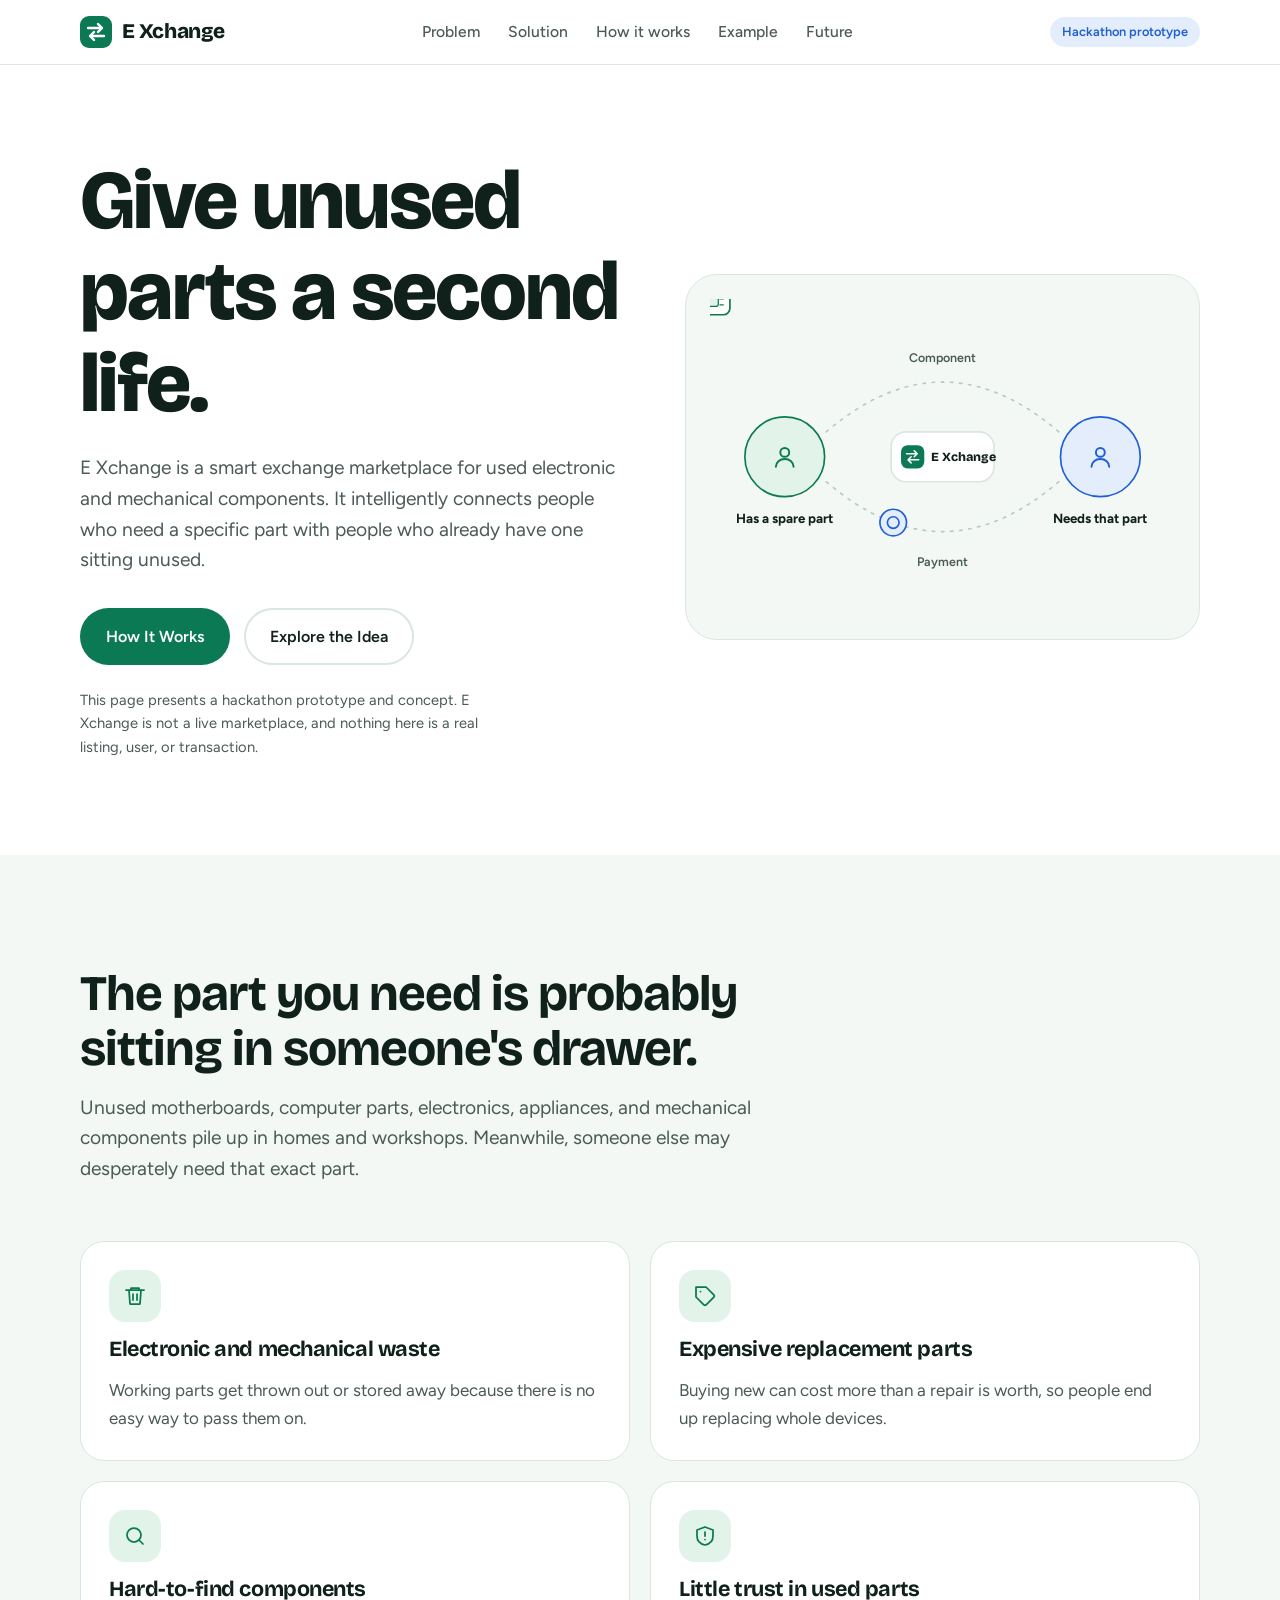
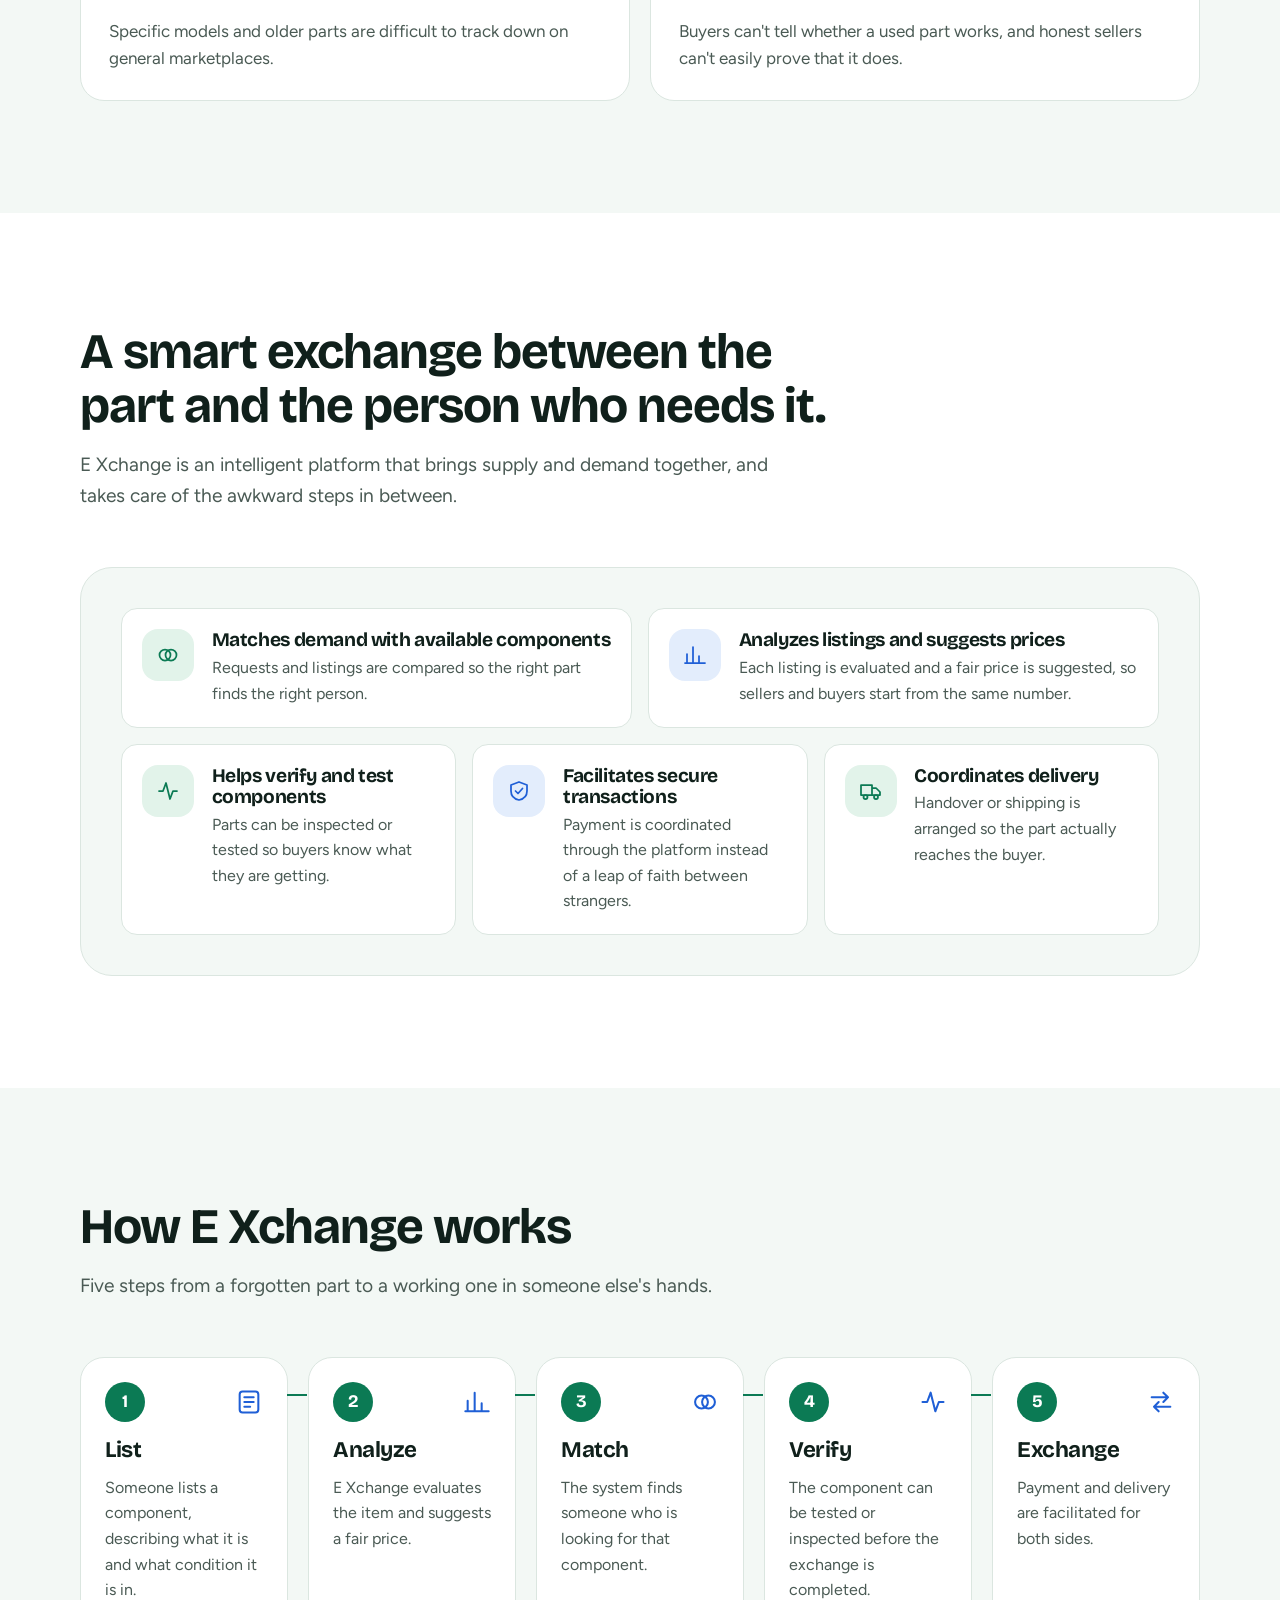
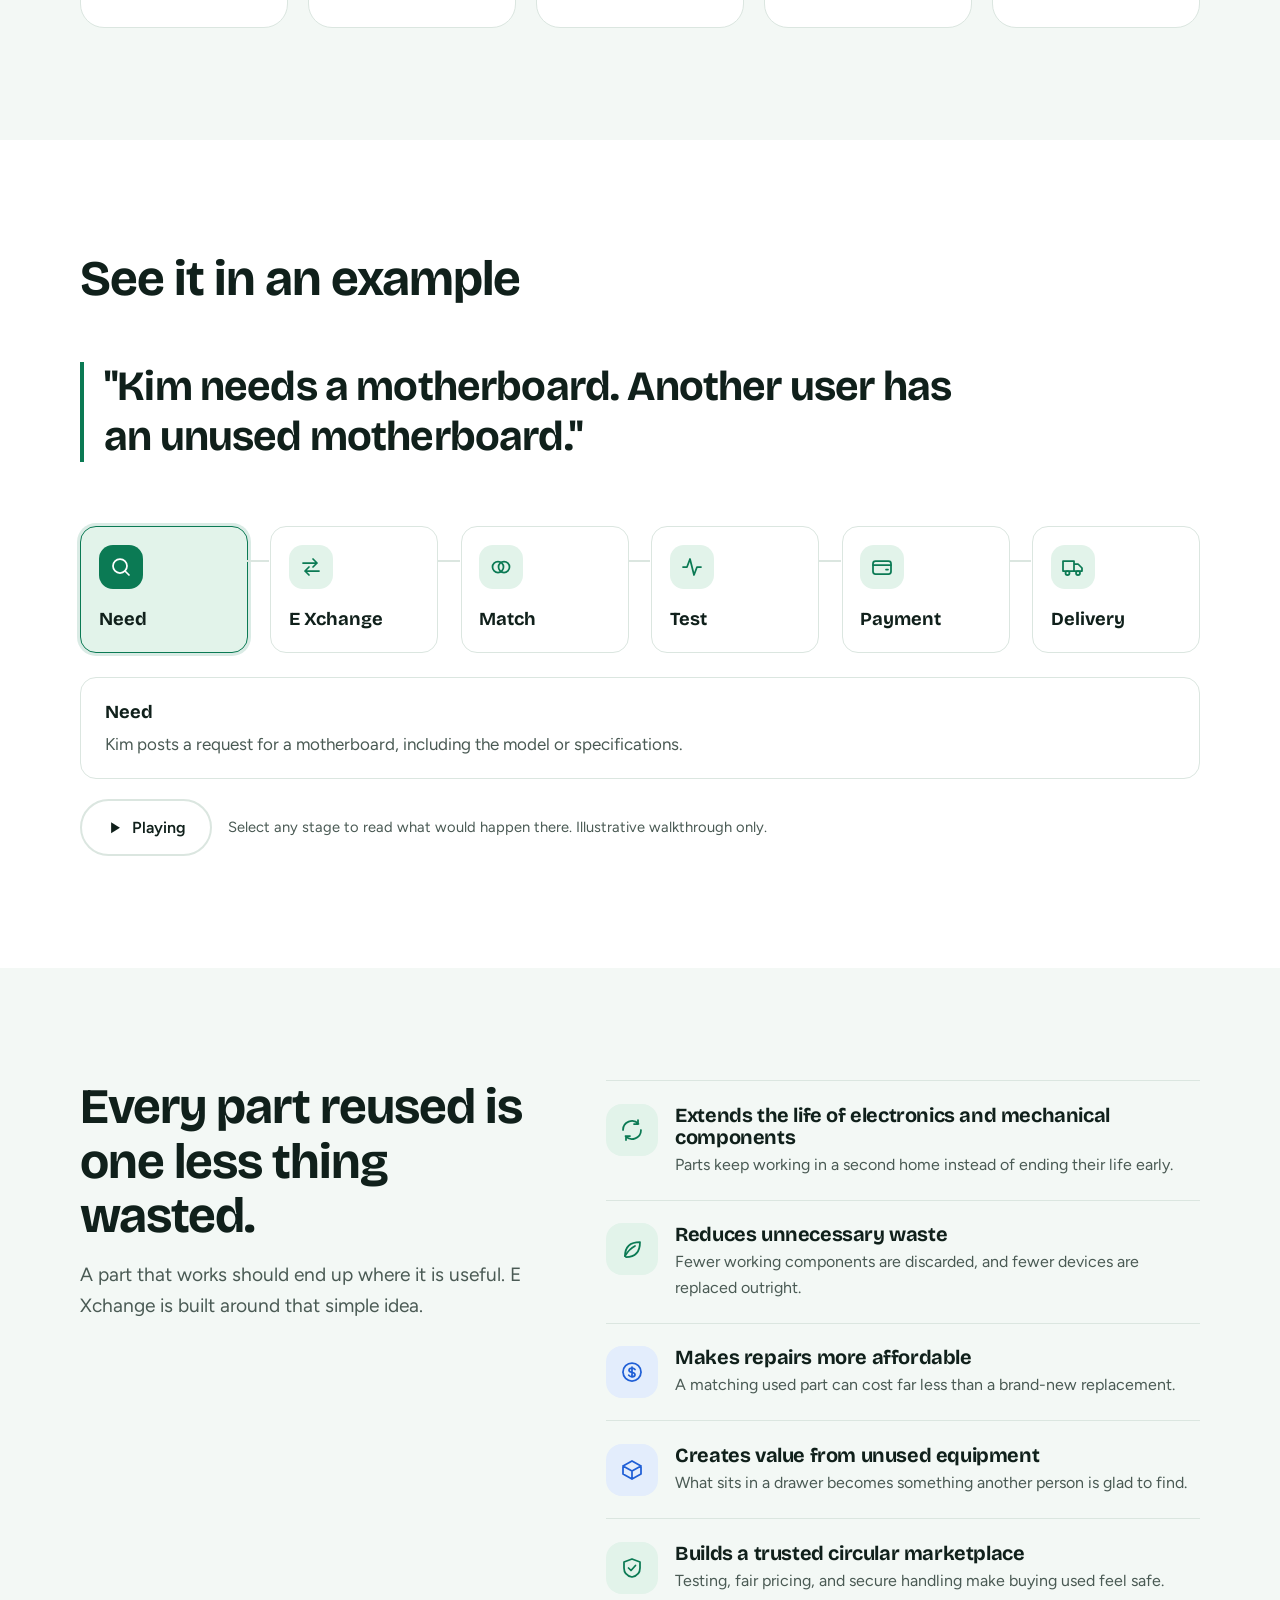
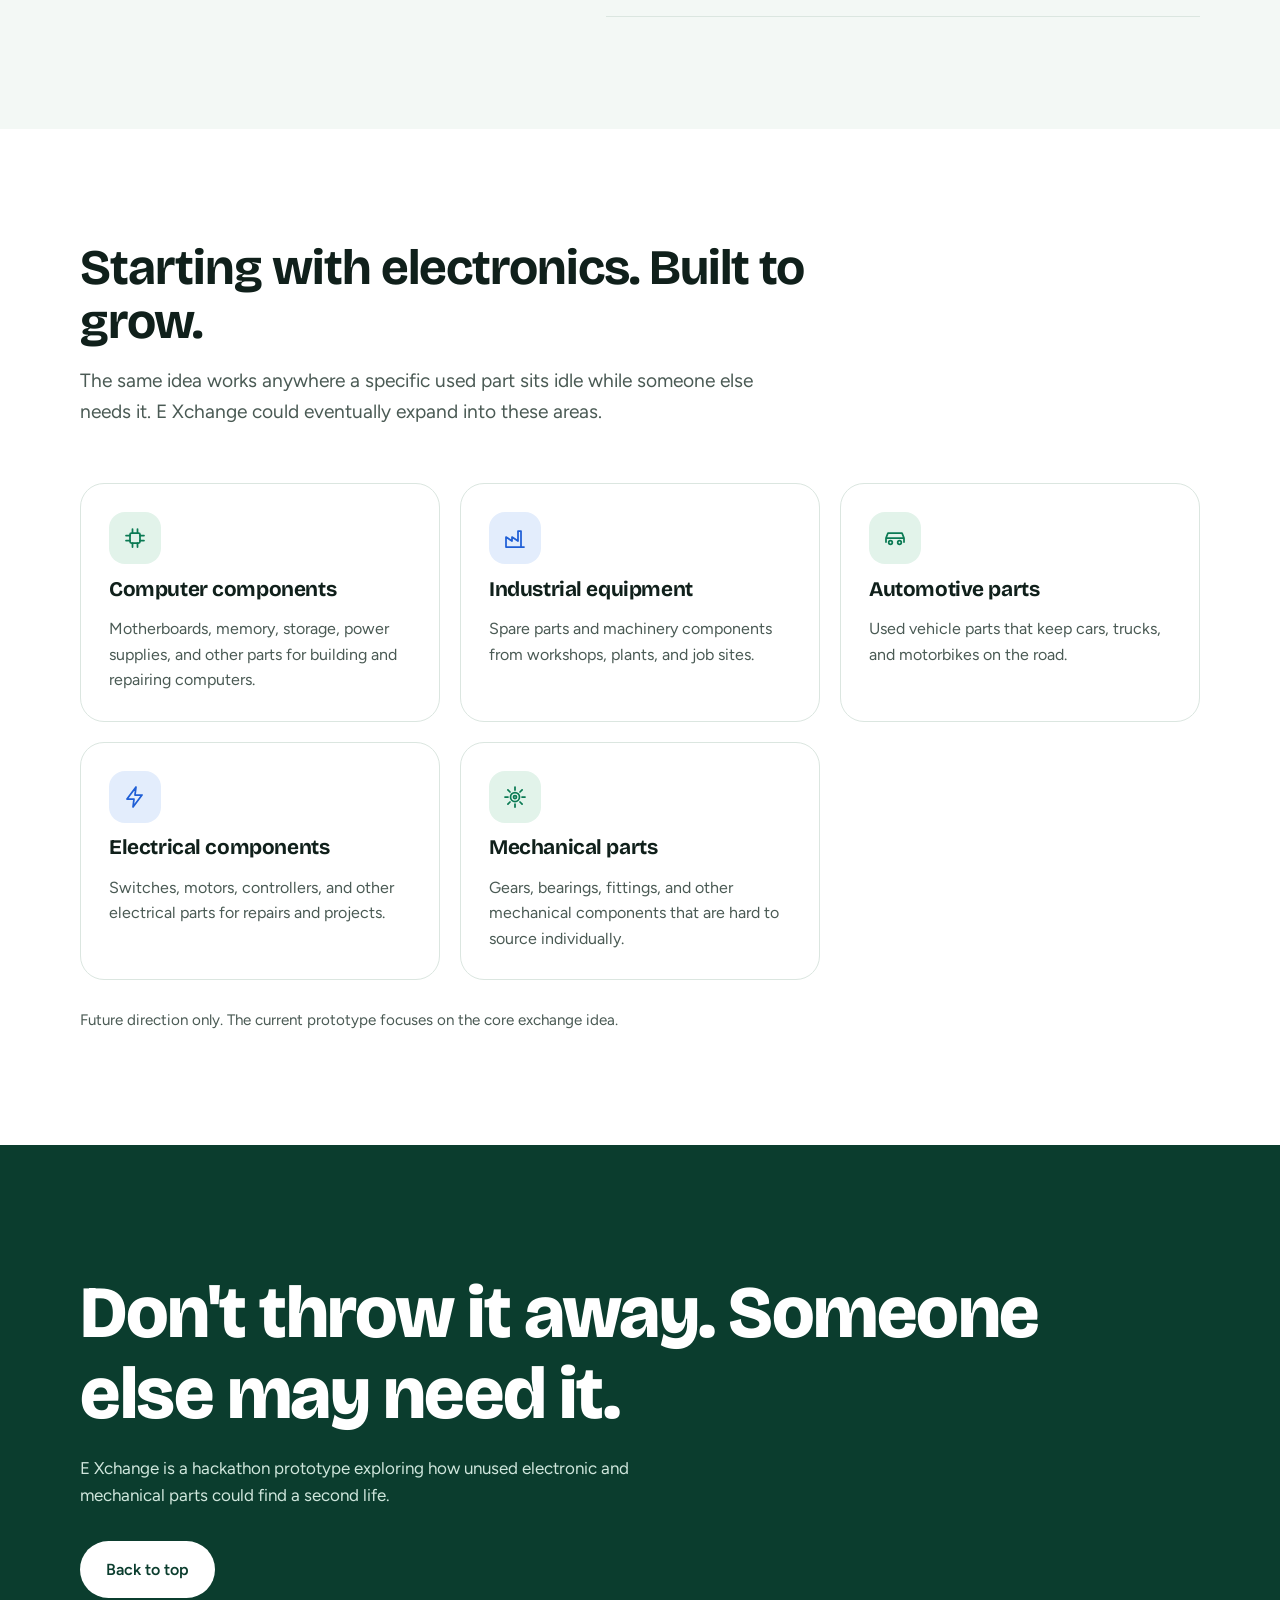
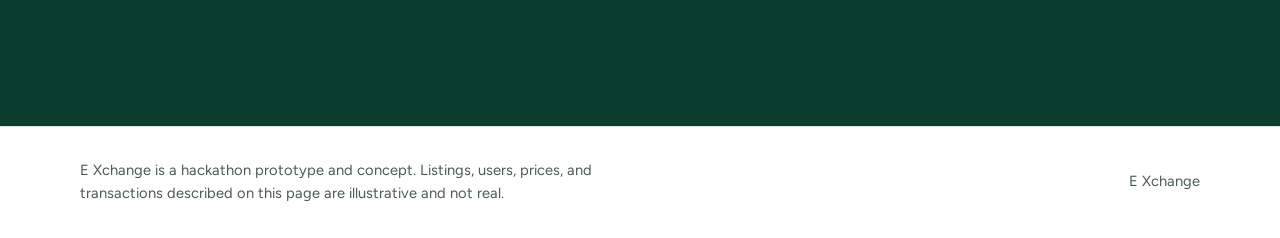
==== web/index.html @ 96dc4a04 "Initial E Xchange project" ====
<!DOCTYPE html>
<html lang="en">
<head>
<meta charset="utf-8">
<meta name="viewport" content="width=device-width, initial-scale=1">
<title>E Xchange | Give unused parts a second life</title>
<meta name="description" content="E Xchange is a hackathon prototype: a smart exchange marketplace that connects people who need used electronic and mechanical components with people who have them.">
<meta name="theme-color" content="#ffffff">
<link rel="icon" href="data:image/svg+xml,%3Csvg xmlns='http://www.w3.org/2000/svg' viewBox='0 0 32 32'%3E%3Crect width='32' height='32' rx='9' fill='%230B7A54'/%3E%3Cpath d='M8 12h14m-4-4 4 4-4 4M24 20H10m4-4-4 4 4 4' fill='none' stroke='white' stroke-width='2.4' stroke-linecap='round' stroke-linejoin='round'/%3E%3C/svg%3E">
<link rel="preconnect" href="https://fonts.googleapis.com">
<link rel="preconnect" href="https://fonts.gstatic.com" crossorigin>
<link href="https://fonts.googleapis.com/css2?family=Bricolage+Grotesque:opsz,wght@12..96,600;12..96,700;12..96,800&family=Figtree:wght@400;500;600;700&display=swap" rel="stylesheet">
<style>
  :root {
    --bg: #ffffff;
    --mist: #f3f8f5;
    --ink: #10201b;
    --muted: #4a5a54;
    --line: #dbe6e0;
    --green: #0b7a54;
    --green-strong: #096646;
    --green-soft: #e2f3ea;
    --blue: #1f5fd6;
    --blue-soft: #e3edfc;
    --deep: #0b3d2e;
    --radius: 24px;
    --radius-sm: 16px;
    --display: "Bricolage Grotesque", "Segoe UI", system-ui, sans-serif;
    --body: "Figtree", "Segoe UI", system-ui, -apple-system, sans-serif;
  }

  *, *::before, *::after { box-sizing: border-box; }
  html { scroll-behavior: smooth; -webkit-text-size-adjust: 100%; }
  body {
    margin: 0;
    background: var(--bg);
    color: var(--ink);
    font-family: var(--body);
    font-size: 1.0625rem;
    line-height: 1.6;
    -webkit-font-smoothing: antialiased;
  }
  h1, h2, h3 { font-family: var(--display); line-height: 1.1; letter-spacing: -0.02em; margin: 0; }
  p { margin: 0; }
  a { color: inherit; }
  ul, ol { margin: 0; padding: 0; list-style: none; }
  button { font: inherit; color: inherit; }
  :focus-visible { outline: 3px solid var(--blue); outline-offset: 3px; border-radius: 6px; }

  .wrap { width: min(1120px, 100% - 2.5rem); margin-inline: auto; }
  .section { padding-block: clamp(4rem, 9vw, 7rem); scroll-margin-top: 64px; }
  .section--mist { background: var(--mist); }
  .lead { color: var(--muted); font-size: clamp(1.05rem, 2vw, 1.2rem); max-width: 60ch; }
  .section-head { display: grid; gap: 1rem; margin-bottom: clamp(2rem, 5vw, 3.5rem); max-width: 760px; }
  .section-head h2 { font-size: clamp(1.9rem, 4.6vw, 3.1rem); }

  .i { width: 1.5rem; height: 1.5rem; fill: none; stroke: currentColor; stroke-width: 1.75; stroke-linecap: round; stroke-linejoin: round; flex: none; }
  .sr { position: absolute; width: 1px; height: 1px; overflow: hidden; clip: rect(0 0 0 0); white-space: nowrap; }

  /* Buttons */
  .btn {
    display: inline-flex; align-items: center; justify-content: center; gap: .5rem;
    padding: .85rem 1.5rem; border-radius: 999px; border: 2px solid transparent;
    font-weight: 600; font-size: 1rem; text-decoration: none; cursor: pointer;
    transition: background-color .2s, color .2s, border-color .2s, transform .2s;
  }
  .btn:active { transform: translateY(1px); }
  .btn-primary { background: var(--green); color: #fff; }
  .btn-primary:hover { background: var(--green-strong); }
  .btn-ghost { background: #fff; color: var(--ink); border-color: var(--line); }
  .btn-ghost:hover { border-color: var(--ink); }
  .btn-light { background: #fff; color: var(--deep); }
  .btn-light:hover { background: var(--green-soft); }

  /* Header */
  .site-header { position: sticky; top: 0; z-index: 50; background: rgba(255,255,255,.92); backdrop-filter: blur(10px); -webkit-backdrop-filter: blur(10px); border-bottom: 1px solid var(--line); }
  .bar { display: flex; align-items: center; justify-content: space-between; gap: 1rem; min-height: 64px; }
  .brand { display: inline-flex; align-items: center; gap: .6rem; text-decoration: none; font-family: var(--display); font-weight: 800; font-size: 1.3rem; letter-spacing: -0.02em; }
  .brand-mark { width: 32px; height: 32px; }
  .nav-links { display: none; gap: 1.75rem; }
  .nav-links a { text-decoration: none; color: var(--muted); font-weight: 500; font-size: .98rem; }
  .nav-links a:hover { color: var(--ink); }
  .bar-end { display: flex; align-items: center; gap: .75rem; }
  .badge { font-size: .8rem; font-weight: 600; color: var(--blue); background: var(--blue-soft); padding: .3rem .75rem; border-radius: 999px; white-space: nowrap; }
  .menu-btn { display: inline-grid; place-items: center; width: 44px; height: 44px; border-radius: 12px; border: 1px solid var(--line); background: #fff; cursor: pointer; }
  .menu-btn .i-close { display: none; }
  .menu-btn[aria-expanded="true"] .i-open { display: none; }
  .menu-btn[aria-expanded="true"] .i-close { display: block; }
  .mobile-nav { display: none; border-top: 1px solid var(--line); background: #fff; }
  .mobile-nav.open { display: block; }
  .mobile-nav a { display: block; padding: .9rem 0; text-decoration: none; font-weight: 500; border-bottom: 1px solid var(--line); }
  .mobile-nav a:last-child { border-bottom: 0; }
  @media (min-width: 900px) {
    .nav-links { display: flex; }
    .menu-btn, .mobile-nav { display: none !important; }
  }
  @media (max-width: 420px) { .badge { display: none; } }

  /* Hero */
  .hero { padding-block: clamp(2.5rem, 7vw, 6rem) clamp(3rem, 8vw, 6rem); }
  .hero-grid { display: grid; gap: 3rem; align-items: center; }
  .hero h1 { font-size: clamp(2.7rem, 8vw, 5.2rem); font-weight: 800; }
  .hero .lead { margin-top: 1.5rem; }
  .hero-actions { display: flex; flex-wrap: wrap; gap: .85rem; margin-top: 2rem; }
  .hero-note { margin-top: 1.5rem; font-size: .92rem; color: var(--muted); max-width: 46ch; }
  .hero-visual { background: var(--mist); border: 1px solid var(--line); border-radius: 32px; padding: clamp(.75rem, 3vw, 1.5rem); }
  .hero-visual svg { display: block; width: 100%; height: auto; }
  @media (min-width: 960px) { .hero-grid { grid-template-columns: 1.05fr 1fr; gap: 4rem; } }

  /* Cards shared */
  .card { background: #fff; border: 1px solid var(--line); border-radius: var(--radius); padding: 1.75rem; }
  .icon-tile { display: grid; place-items: center; width: 52px; height: 52px; border-radius: 16px; background: var(--green-soft); color: var(--green); }
  .icon-tile.blue { background: var(--blue-soft); color: var(--blue); }

  /* Problem */
  .problem-grid { display: grid; gap: 1.25rem; }
  .problem-grid .card { display: grid; gap: 1rem; align-content: start; }
  .problem-grid h3 { font-size: 1.35rem; }
  .problem-grid p { color: var(--muted); }
  @media (min-width: 720px) { .problem-grid { grid-template-columns: repeat(2, 1fr); } }

  /* Solution */
  .solution-panel { background: var(--mist); border: 1px solid var(--line); border-radius: 32px; padding: clamp(1.25rem, 4vw, 2.5rem); display: grid; gap: 1rem; }
  .solution-item { display: grid; grid-template-columns: auto 1fr; gap: 1.1rem; align-items: start; background: #fff; border-radius: var(--radius-sm); padding: 1.25rem; border: 1px solid var(--line); }
  .solution-item h3 { font-size: 1.2rem; margin-bottom: .3rem; }
  .solution-item p { color: var(--muted); font-size: 1rem; }
  @media (min-width: 860px) {
    .solution-panel { grid-template-columns: repeat(6, 1fr); }
    .solution-item { grid-column: span 2; }
    .solution-item:nth-child(1) { grid-column: span 3; }
    .solution-item:nth-child(2) { grid-column: span 3; }
  }
  .section--mist .solution-panel { background: #fff; }
  .section--mist .solution-item { background: var(--mist); border-color: transparent; }

  /* How it works */
  .steps { display: grid; gap: 1rem; counter-reset: step; }
  .step { position: relative; background: #fff; border: 1px solid var(--line); border-radius: var(--radius); padding: 1.5rem; display: grid; gap: .75rem; align-content: start; }
  .step-top { display: flex; align-items: center; justify-content: space-between; }
  .step-num { display: grid; place-items: center; width: 40px; height: 40px; border-radius: 50%; background: var(--green); color: #fff; font-family: var(--display); font-weight: 700; font-size: 1.1rem; }
  .step .i { color: var(--blue); width: 1.75rem; height: 1.75rem; }
  .step h3 { font-size: 1.4rem; margin-top: .25rem; }
  .step p { color: var(--muted); font-size: 1rem; }
  @media (min-width: 680px) { .steps { grid-template-columns: repeat(2, 1fr); } }
  @media (min-width: 1040px) {
    .steps { grid-template-columns: repeat(5, 1fr); gap: 1.25rem; }
    .step:not(:last-child)::after {
      content: ""; position: absolute; top: 2.25rem; right: -1.25rem; width: 1.25rem; height: 2px; background: var(--green);
    }
  }
  .js .reveal { opacity: 0; transform: translateY(14px); transition: opacity .6s ease, transform .6s ease; }
  .js .reveal.in { opacity: 1; transform: none; }

  /* Example */
  .quote { font-family: var(--display); font-weight: 700; letter-spacing: -0.02em; line-height: 1.2; font-size: clamp(1.6rem, 4.2vw, 2.6rem); max-width: 22em; margin: 0 0 clamp(2.5rem, 6vw, 4rem); padding-left: 1.25rem; border-left: 4px solid var(--green); }
  .flow { display: grid; gap: .6rem; }
  .flow-node { display: flex; align-items: center; gap: 1rem; width: 100%; text-align: left; background: #fff; border: 1px solid var(--line); border-radius: var(--radius-sm); padding: .9rem 1rem; cursor: pointer; transition: border-color .25s, background-color .25s, box-shadow .25s; }
  .flow-node .icon-tile { width: 44px; height: 44px; border-radius: 14px; transition: background-color .25s, color .25s; }
  .flow-node span.label { font-family: var(--display); font-weight: 700; font-size: 1.15rem; }
  .flow-node:hover { border-color: var(--green); }
  .flow-node[aria-current="step"] { border-color: var(--green); background: var(--green-soft); box-shadow: 0 0 0 3px rgba(11,122,84,.15); }
  .flow-node[aria-current="step"] .icon-tile { background: var(--green); color: #fff; }
  .flow-node.done .icon-tile { background: var(--green-soft); color: var(--green); }
  .flow-caption { margin-top: 1.5rem; padding: 1.25rem 1.5rem; background: #fff; border: 1px solid var(--line); border-radius: var(--radius-sm); min-height: 5.5rem; display: grid; gap: .25rem; align-content: center; }
  .flow-caption strong { font-family: var(--display); font-size: 1.15rem; }
  .flow-caption span { color: var(--muted); }
  .flow-foot { display: flex; flex-wrap: wrap; align-items: center; gap: 1rem; margin-top: 1.25rem; }
  .flow-foot p { color: var(--muted); font-size: .92rem; }
  @media (min-width: 1000px) {
    .flow { grid-template-columns: repeat(6, 1fr); gap: 1.4rem; }
    .flow-node { flex-direction: column; align-items: flex-start; padding: 1.1rem; position: relative; }
    .flow-node:not(:last-child)::after {
      content: ""; position: absolute; top: 2.05rem; right: -1.4rem; width: 1.4rem; height: 2px; background: var(--line);
    }
    .flow-node.done:not(:last-child)::after { background: var(--green); }
  }

  /* Why it matters */
  .why-grid { display: grid; gap: 2.5rem; }
  .why-grid h2 { font-size: clamp(1.9rem, 4.6vw, 3.1rem); }
  .why-list { display: grid; gap: 0; border-top: 1px solid var(--line); }
  .why-item { display: grid; grid-template-columns: auto 1fr; gap: 1.1rem; padding: 1.4rem 0; border-bottom: 1px solid var(--line); align-items: start; }
  .why-item h3 { font-size: 1.25rem; margin-bottom: .25rem; }
  .why-item p { color: var(--muted); font-size: 1rem; }
  @media (min-width: 900px) { .why-grid { grid-template-columns: .9fr 1.2fr; gap: 5rem; align-items: start; } .why-intro { position: sticky; top: 100px; display: grid; gap: 1rem; } }
  .why-intro { display: grid; gap: 1rem; }

  /* Future */
  .future-grid { display: grid; gap: 1.25rem; }
  .future-grid .card { display: grid; gap: .9rem; align-content: start; }
  .future-grid h3 { font-size: 1.3rem; }
  .future-grid p { color: var(--muted); font-size: 1rem; }
  @media (min-width: 640px) { .future-grid { grid-template-columns: repeat(2, 1fr); } }
  @media (min-width: 980px) { .future-grid { grid-template-columns: repeat(3, 1fr); } }
  .future-note { margin-top: 1.75rem; color: var(--muted); font-size: .95rem; }

  /* Closing */
  .closing { background: var(--deep); color: #fff; padding-block: clamp(4.5rem, 11vw, 8rem); }
  .closing h2 { font-size: clamp(2.3rem, 7vw, 4.6rem); font-weight: 800; max-width: 14em; }
  .closing p { color: #cfe6dc; margin-top: 1.25rem; max-width: 52ch; }
  .closing .btn { margin-top: 2rem; }

  /* Footer */
  .site-footer { padding-block: 2rem; border-top: 1px solid var(--line); background: #fff; }
  .foot { display: flex; flex-wrap: wrap; justify-content: space-between; gap: 1rem; align-items: center; color: var(--muted); font-size: .92rem; }
  .foot p { max-width: 62ch; }

  @media (prefers-reduced-motion: reduce) {
    html { scroll-behavior: auto; }
    *, *::before, *::after { transition-duration: .01ms !important; animation-duration: .01ms !important; }
    .js .reveal { opacity: 1; transform: none; }
  }
</style>
</head>
<body>

<!-- Icon sprite -->
<svg width="0" height="0" style="position:absolute" aria-hidden="true" focusable="false">
  <defs>
    <symbol id="i-trash" viewBox="0 0 24 24"><path d="M3 6h18M8 6V4h8v2M6 6l1 14h10l1-14M10 10v6M14 10v6"/></symbol>
    <symbol id="i-tag" viewBox="0 0 24 24"><path d="M20.6 13.4l-7.2 7.2a2 2 0 0 1-2.8 0L3 13V3h10l7.6 7.6a2 2 0 0 1 0 2.8z"/><path d="M7.5 7.5h.01"/></symbol>
    <symbol id="i-search" viewBox="0 0 24 24"><circle cx="11" cy="11" r="7"/><path d="M20 20l-4-4"/></symbol>
    <symbol id="i-shield-alert" viewBox="0 0 24 24"><path d="M12 3l8 3v6c0 4.5-3.2 8-8 9-4.8-1-8-4.5-8-9V6z"/><path d="M12 8v4M12 15.5h.01"/></symbol>
    <symbol id="i-shield-check" viewBox="0 0 24 24"><path d="M12 3l8 3v6c0 4.5-3.2 8-8 9-4.8-1-8-4.5-8-9V6z"/><path d="M8.5 12l2.5 2.5 4.5-5"/></symbol>
    <symbol id="i-match" viewBox="0 0 24 24"><circle cx="9" cy="12" r="5.5"/><circle cx="15" cy="12" r="5.5"/></symbol>
    <symbol id="i-list" viewBox="0 0 24 24"><rect x="4" y="3" width="16" height="18" rx="2.5"/><path d="M8 8h8M8 12h8M8 16h5"/></symbol>
    <symbol id="i-chart" viewBox="0 0 24 24"><path d="M4 20V11M10 20V4M16 20v-7M22 20H2"/></symbol>
    <symbol id="i-pulse" viewBox="0 0 24 24"><path d="M3 12h4l3-8 4 16 3-8h4"/></symbol>
    <symbol id="i-truck" viewBox="0 0 24 24"><path d="M2 6h11v10H2zM13 9h4l4 4v3h-8"/><circle cx="6.5" cy="18" r="2"/><circle cx="17" cy="18" r="2"/></symbol>
    <symbol id="i-wallet" viewBox="0 0 24 24"><rect x="3" y="6" width="18" height="13" rx="2.5"/><path d="M3 10h18M16 14.5h2"/></symbol>
    <symbol id="i-exchange" viewBox="0 0 24 24"><path d="M4 8h14M14 4l4 4-4 4M20 16H6M10 12l-4 4 4 4"/></symbol>
    <symbol id="i-cpu" viewBox="0 0 24 24"><rect x="7" y="7" width="10" height="10" rx="1.5"/><path d="M9.5 3v4M14.5 3v4M9.5 17v4M14.5 17v4M3 9.5h4M3 14.5h4M17 9.5h4M17 14.5h4"/></symbol>
    <symbol id="i-gear" viewBox="0 0 24 24"><circle cx="12" cy="12" r="4.5"/><circle cx="12" cy="12" r="1.5"/><path d="M12 2v3M12 19v3M2 12h3M19 12h3M4.9 4.9l2.1 2.1M17 17l2.1 2.1M4.9 19.1L7 17M17 7l2.1-2.1"/></symbol>
    <symbol id="i-car" viewBox="0 0 24 24"><path d="M3 16v-4l2-5h14l2 5v4M3 12h18"/><circle cx="7.5" cy="16.5" r="1.8"/><circle cx="16.5" cy="16.5" r="1.8"/></symbol>
    <symbol id="i-bolt" viewBox="0 0 24 24"><path d="M13 2L4 14h7l-1 8 9-12h-7z"/></symbol>
    <symbol id="i-factory" viewBox="0 0 24 24"><path d="M3 21V11l6 4v-4l6 4V5h3v16zM3 21h18"/></symbol>
    <symbol id="i-leaf" viewBox="0 0 24 24"><path d="M5 19C5 10 10 5 20 5c0 10-5 15-14 15"/><path d="M5 19c3-5 6-8 10-10"/></symbol>
    <symbol id="i-coin" viewBox="0 0 24 24"><circle cx="12" cy="12" r="9"/><path d="M12 7v10M15 9.5c-.7-1-1.8-1.5-3-1.5s-3 .8-3 2.2c0 3 6 1.5 6 4.3 0 1.4-1.4 2.3-3 2.3-1.3 0-2.4-.5-3.2-1.5"/></symbol>
    <symbol id="i-box" viewBox="0 0 24 24"><path d="M21 8l-9-5-9 5v8l9 5 9-5zM3 8l9 5 9-5M12 13v8"/></symbol>
    <symbol id="i-refresh" viewBox="0 0 24 24"><path d="M21 12a9 9 0 0 1-15.5 6.2M3 12a9 9 0 0 1 15.5-6.2M18 2v4h-4M6 22v-4h4"/></symbol>
    <symbol id="i-person" viewBox="0 0 24 24"><circle cx="12" cy="8" r="4"/><path d="M4 21c0-4 3.5-7 8-7s8 3 8 7"/></symbol>
    <symbol id="i-arrow" viewBox="0 0 24 24"><path d="M5 12h14M13 6l6 6-6 6"/></symbol>
    <symbol id="i-play" viewBox="0 0 24 24"><path d="M7 4.5v15l12-7.5z"/></symbol>
    <symbol id="i-menu" viewBox="0 0 24 24"><path d="M4 7h16M4 12h16M4 17h16"/></symbol>
    <symbol id="i-close" viewBox="0 0 24 24"><path d="M6 6l12 12M18 6L6 18"/></symbol>
  </defs>
</svg>

<header class="site-header">
  <div class="wrap bar">
    <a class="brand" href="#top" aria-label="E Xchange home">
      <svg class="brand-mark" viewBox="0 0 32 32" aria-hidden="true">
        <rect width="32" height="32" rx="9" fill="#0B7A54"/>
        <path d="M8 12h14m-4-4 4 4-4 4M24 20H10m4-4-4 4 4 4" fill="none" stroke="#fff" stroke-width="2.4" stroke-linecap="round" stroke-linejoin="round"/>
      </svg>
      E Xchange
    </a>
    <nav class="nav-links" aria-label="Primary">
      <a href="#problem">Problem</a>
      <a href="#solution">Solution</a>
      <a href="#how">How it works</a>
      <a href="#example">Example</a>
      <a href="#future">Future</a>
    </nav>
    <div class="bar-end">
      <span class="badge">Hackathon prototype</span>
      <button class="menu-btn" id="menu-btn" aria-expanded="false" aria-controls="mobile-nav" aria-label="Toggle menu">
        <svg class="i i-open"><use href="#i-menu"/></svg>
        <svg class="i i-close"><use href="#i-close"/></svg>
      </button>
    </div>
  </div>
  <nav class="mobile-nav" id="mobile-nav" aria-label="Mobile">
    <div class="wrap">
      <a href="#problem">Problem</a>
      <a href="#solution">Solution</a>
      <a href="#how">How it works</a>
      <a href="#example">Example</a>
      <a href="#future">Future</a>
    </div>
  </nav>
</header>

<main id="top">

  <!-- 1. Hero -->
  <section class="hero">
    <div class="wrap hero-grid">
      <div>
        <h1>Give unused parts a second life.</h1>
        <p class="lead">E Xchange is a smart exchange marketplace for used electronic and mechanical components. It intelligently connects people who need a specific part with people who already have one sitting unused.</p>
        <div class="hero-actions">
          <a class="btn btn-primary" href="#how">How It Works</a>
          <a class="btn btn-ghost" href="#problem">Explore the Idea</a>
        </div>
        <p class="hero-note">This page presents a hackathon prototype and concept. E Xchange is not a live marketplace, and nothing here is a real listing, user, or transaction.</p>
      </div>

      <div class="hero-visual">
        <svg id="hero-svg" viewBox="0 0 560 380" role="img" aria-label="Illustration: one user sends a component to another user through E Xchange while payment travels back the other way.">
          <!-- paths -->
          <path d="M140 160 Q280 40 420 160" fill="none" stroke="#b7cbc2" stroke-width="2" stroke-dasharray="3 8" stroke-linecap="round"/>
          <path d="M420 220 Q280 340 140 220" fill="none" stroke="#b7cbc2" stroke-width="2" stroke-dasharray="3 8" stroke-linecap="round"/>
          <text x="280" y="76" text-anchor="middle" font-family="Figtree, sans-serif" font-size="15" font-weight="600" fill="#4a5a54">Component</text>
          <text x="280" y="322" text-anchor="middle" font-family="Figtree, sans-serif" font-size="15" font-weight="600" fill="#4a5a54">Payment</text>

          <!-- left user -->
          <g transform="translate(90 190)">
            <circle r="48" fill="#e2f3ea" stroke="#0b7a54" stroke-width="2"/>
            <use href="#i-person" x="-16" y="-16" width="32" height="32" fill="none" stroke="#0b7a54" stroke-width="1.75" stroke-linecap="round" stroke-linejoin="round"/>
            <text y="80" text-anchor="middle" font-family="Figtree, sans-serif" font-size="16" font-weight="700" fill="#10201b">Has a spare part</text>
          </g>

          <!-- right user -->
          <g transform="translate(470 190)">
            <circle r="48" fill="#e3edfc" stroke="#1f5fd6" stroke-width="2"/>
            <use href="#i-person" x="-16" y="-16" width="32" height="32" fill="none" stroke="#1f5fd6" stroke-width="1.75" stroke-linecap="round" stroke-linejoin="round"/>
            <text y="80" text-anchor="middle" font-family="Figtree, sans-serif" font-size="16" font-weight="700" fill="#10201b">Needs that part</text>
          </g>

          <!-- hub -->
          <g transform="translate(280 190)">
            <rect x="-62" y="-30" width="124" height="60" rx="18" fill="#fff" stroke="#dbe6e0" stroke-width="2"/>
            <rect x="-50" y="-14" width="28" height="28" rx="8" fill="#0b7a54"/>
            <use href="#i-exchange" x="-47" y="-11" width="22" height="22" fill="none" stroke="#fff" stroke-width="2" stroke-linecap="round" stroke-linejoin="round"/>
            <text x="-14" y="5" font-family="'Bricolage Grotesque', sans-serif" font-size="15" font-weight="800" fill="#10201b">E Xchange</text>
          </g>

          <!-- moving component chip -->
          <g>
            <g transform="translate(-24 -19)">
              <rect width="48" height="38" rx="8" fill="#fff" stroke="#0b7a54" stroke-width="2"/>
              <rect x="14" y="10" width="20" height="18" rx="3" fill="#e2f3ea" stroke="#0b7a54" stroke-width="1.5"/>
              <path d="M8 12h4M8 19h4M8 26h4M36 12h4M36 19h4M36 26h4" stroke="#0b7a54" stroke-width="1.5" stroke-linecap="round"/>
            </g>
            <animateMotion dur="5s" begin="2.5s" repeatCount="indefinite" calcMode="linear" keyPoints="0;1;1" keyTimes="0;0.7;1" path="M140 160 Q280 40 420 160"/>
            <animate attributeName="opacity" dur="5s" begin="2.5s" repeatCount="indefinite" values="0;1;1;0;0" keyTimes="0;0.08;0.7;0.85;1"/>
          </g>

          <!-- moving payment coin -->
          <g>
            <circle r="16" fill="#e3edfc" stroke="#1f5fd6" stroke-width="2"/>
            <circle r="7" fill="none" stroke="#1f5fd6" stroke-width="2"/>
            <animateMotion dur="5s" begin="0s" repeatCount="indefinite" calcMode="linear" keyPoints="0;1;1" keyTimes="0;0.7;1" path="M420 220 Q280 340 140 220"/>
            <animate attributeName="opacity" dur="5s" begin="0s" repeatCount="indefinite" values="0;1;1;0;0" keyTimes="0;0.08;0.7;0.85;1"/>
          </g>
        </svg>
      </div>
    </div>
  </section>

  <!-- 2. Problem -->
  <section class="section section--mist" id="problem">
    <div class="wrap">
      <div class="section-head">
        <h2>The part you need is probably sitting in someone's drawer.</h2>
        <p class="lead">Unused motherboards, computer parts, electronics, appliances, and mechanical components pile up in homes and workshops. Meanwhile, someone else may desperately need that exact part.</p>
      </div>
      <div class="problem-grid">
        <article class="card">
          <div class="icon-tile"><svg class="i"><use href="#i-trash"/></svg></div>
          <h3>Electronic and mechanical waste</h3>
          <p>Working parts get thrown out or stored away because there is no easy way to pass them on.</p>
        </article>
        <article class="card">
          <div class="icon-tile"><svg class="i"><use href="#i-tag"/></svg></div>
          <h3>Expensive replacement parts</h3>
          <p>Buying new can cost more than a repair is worth, so people end up replacing whole devices.</p>
        </article>
        <article class="card">
          <div class="icon-tile"><svg class="i"><use href="#i-search"/></svg></div>
          <h3>Hard-to-find components</h3>
          <p>Specific models and older parts are difficult to track down on general marketplaces.</p>
        </article>
        <article class="card">
          <div class="icon-tile"><svg class="i"><use href="#i-shield-alert"/></svg></div>
          <h3>Little trust in used parts</h3>
          <p>Buyers can't tell whether a used part works, and honest sellers can't easily prove that it does.</p>
        </article>
      </div>
    </div>
  </section>

  <!-- 3. Solution -->
  <section class="section" id="solution">
    <div class="wrap">
      <div class="section-head">
        <h2>A smart exchange between the part and the person who needs it.</h2>
        <p class="lead">E Xchange is an intelligent platform that brings supply and demand together, and takes care of the awkward steps in between.</p>
      </div>
      <div class="solution-panel">
        <article class="solution-item">
          <div class="icon-tile"><svg class="i"><use href="#i-match"/></svg></div>
          <div>
            <h3>Matches demand with available components</h3>
            <p>Requests and listings are compared so the right part finds the right person.</p>
          </div>
        </article>
        <article class="solution-item">
          <div class="icon-tile blue"><svg class="i"><use href="#i-chart"/></svg></div>
          <div>
            <h3>Analyzes listings and suggests prices</h3>
            <p>Each listing is evaluated and a fair price is suggested, so sellers and buyers start from the same number.</p>
          </div>
        </article>
        <article class="solution-item">
          <div class="icon-tile"><svg class="i"><use href="#i-pulse"/></svg></div>
          <div>
            <h3>Helps verify and test components</h3>
            <p>Parts can be inspected or tested so buyers know what they are getting.</p>
          </div>
        </article>
        <article class="solution-item">
          <div class="icon-tile blue"><svg class="i"><use href="#i-shield-check"/></svg></div>
          <div>
            <h3>Facilitates secure transactions</h3>
            <p>Payment is coordinated through the platform instead of a leap of faith between strangers.</p>
          </div>
        </article>
        <article class="solution-item">
          <div class="icon-tile"><svg class="i"><use href="#i-truck"/></svg></div>
          <div>
            <h3>Coordinates delivery</h3>
            <p>Handover or shipping is arranged so the part actually reaches the buyer.</p>
          </div>
        </article>
      </div>
    </div>
  </section>

  <!-- 4. How it works -->
  <section class="section section--mist" id="how">
    <div class="wrap">
      <div class="section-head">
        <h2>How E Xchange works</h2>
        <p class="lead">Five steps from a forgotten part to a working one in someone else's hands.</p>
      </div>
      <ol class="steps" id="steps">
        <li class="step reveal">
          <div class="step-top"><span class="step-num">1</span><svg class="i"><use href="#i-list"/></svg></div>
          <h3>List</h3>
          <p>Someone lists a component, describing what it is and what condition it is in.</p>
        </li>
        <li class="step reveal">
          <div class="step-top"><span class="step-num">2</span><svg class="i"><use href="#i-chart"/></svg></div>
          <h3>Analyze</h3>
          <p>E Xchange evaluates the item and suggests a fair price.</p>
        </li>
        <li class="step reveal">
          <div class="step-top"><span class="step-num">3</span><svg class="i"><use href="#i-match"/></svg></div>
          <h3>Match</h3>
          <p>The system finds someone who is looking for that component.</p>
        </li>
        <li class="step reveal">
          <div class="step-top"><span class="step-num">4</span><svg class="i"><use href="#i-pulse"/></svg></div>
          <h3>Verify</h3>
          <p>The component can be tested or inspected before the exchange is completed.</p>
        </li>
        <li class="step reveal">
          <div class="step-top"><span class="step-num">5</span><svg class="i"><use href="#i-exchange"/></svg></div>
          <h3>Exchange</h3>
          <p>Payment and delivery are facilitated for both sides.</p>
        </li>
      </ol>
    </div>
  </section>

  <!-- 5. Example -->
  <section class="section" id="example">
    <div class="wrap">
      <div class="section-head">
        <h2>See it in an example</h2>
      </div>
      <blockquote class="quote">"Kim needs a motherboard. Another user has an unused motherboard."</blockquote>

      <div class="flow" id="flow" role="list" aria-label="Example journey of a motherboard exchange">
        <button class="flow-node" type="button" data-i="0" role="listitem">
          <span class="icon-tile"><svg class="i"><use href="#i-search"/></svg></span>
          <span class="label">Need</span>
        </button>
        <button class="flow-node" type="button" data-i="1" role="listitem">
          <span class="icon-tile"><svg class="i"><use href="#i-exchange"/></svg></span>
          <span class="label">E Xchange</span>
        </button>
        <button class="flow-node" type="button" data-i="2" role="listitem">
          <span class="icon-tile"><svg class="i"><use href="#i-match"/></svg></span>
          <span class="label">Match</span>
        </button>
        <button class="flow-node" type="button" data-i="3" role="listitem">
          <span class="icon-tile"><svg class="i"><use href="#i-pulse"/></svg></span>
          <span class="label">Test</span>
        </button>
        <button class="flow-node" type="button" data-i="4" role="listitem">
          <span class="icon-tile"><svg class="i"><use href="#i-wallet"/></svg></span>
          <span class="label">Payment</span>
        </button>
        <button class="flow-node" type="button" data-i="5" role="listitem">
          <span class="icon-tile"><svg class="i"><use href="#i-truck"/></svg></span>
          <span class="label">Delivery</span>
        </button>
      </div>

      <div class="flow-caption" id="flow-caption" aria-live="polite">
        <strong>Need</strong>
        <span>Kim posts a request for a motherboard, including the model or specifications.</span>
      </div>

      <div class="flow-foot">
        <button class="btn btn-ghost" type="button" id="flow-play">
          <svg class="i" style="width:1.1rem;height:1.1rem;fill:currentColor;stroke:none"><use href="#i-play"/></svg>
          <span id="flow-play-label">Play the example</span>
        </button>
        <p>Select any stage to read what would happen there. Illustrative walkthrough only.</p>
      </div>
    </div>
  </section>

  <!-- 6. Why it matters -->
  <section class="section section--mist" id="why">
    <div class="wrap why-grid">
      <div class="why-intro">
        <h2>Every part reused is one less thing wasted.</h2>
        <p class="lead">A part that works should end up where it is useful. E Xchange is built around that simple idea.</p>
      </div>
      <ul class="why-list">
        <li class="why-item">
          <div class="icon-tile"><svg class="i"><use href="#i-refresh"/></svg></div>
          <div>
            <h3>Extends the life of electronics and mechanical components</h3>
            <p>Parts keep working in a second home instead of ending their life early.</p>
          </div>
        </li>
        <li class="why-item">
          <div class="icon-tile"><svg class="i"><use href="#i-leaf"/></svg></div>
          <div>
            <h3>Reduces unnecessary waste</h3>
            <p>Fewer working components are discarded, and fewer devices are replaced outright.</p>
          </div>
        </li>
        <li class="why-item">
          <div class="icon-tile blue"><svg class="i"><use href="#i-coin"/></svg></div>
          <div>
            <h3>Makes repairs more affordable</h3>
            <p>A matching used part can cost far less than a brand-new replacement.</p>
          </div>
        </li>
        <li class="why-item">
          <div class="icon-tile blue"><svg class="i"><use href="#i-box"/></svg></div>
          <div>
            <h3>Creates value from unused equipment</h3>
            <p>What sits in a drawer becomes something another person is glad to find.</p>
          </div>
        </li>
        <li class="why-item">
          <div class="icon-tile"><svg class="i"><use href="#i-shield-check"/></svg></div>
          <div>
            <h3>Builds a trusted circular marketplace</h3>
            <p>Testing, fair pricing, and secure handling make buying used feel safe.</p>
          </div>
        </li>
      </ul>
    </div>
  </section>

  <!-- 7. Future -->
  <section class="section" id="future">
    <div class="wrap">
      <div class="section-head">
        <h2>Starting with electronics. Built to grow.</h2>
        <p class="lead">The same idea works anywhere a specific used part sits idle while someone else needs it. E Xchange could eventually expand into these areas.</p>
      </div>
      <div class="future-grid">
        <article class="card">
          <div class="icon-tile"><svg class="i"><use href="#i-cpu"/></svg></div>
          <h3>Computer components</h3>
          <p>Motherboards, memory, storage, power supplies, and other parts for building and repairing computers.</p>
        </article>
        <article class="card">
          <div class="icon-tile blue"><svg class="i"><use href="#i-factory"/></svg></div>
          <h3>Industrial equipment</h3>
          <p>Spare parts and machinery components from workshops, plants, and job sites.</p>
        </article>
        <article class="card">
          <div class="icon-tile"><svg class="i"><use href="#i-car"/></svg></div>
          <h3>Automotive parts</h3>
          <p>Used vehicle parts that keep cars, trucks, and motorbikes on the road.</p>
        </article>
        <article class="card">
          <div class="icon-tile blue"><svg class="i"><use href="#i-bolt"/></svg></div>
          <h3>Electrical components</h3>
          <p>Switches, motors, controllers, and other electrical parts for repairs and projects.</p>
        </article>
        <article class="card">
          <div class="icon-tile"><svg class="i"><use href="#i-gear"/></svg></div>
          <h3>Mechanical parts</h3>
          <p>Gears, bearings, fittings, and other mechanical components that are hard to source individually.</p>
        </article>
      </div>
      <p class="future-note">Future direction only. The current prototype focuses on the core exchange idea.</p>
    </div>
  </section>

  <!-- Closing -->
  <section class="closing">
    <div class="wrap">
      <h2>Don't throw it away. Someone else may need it.</h2>
      <p>E Xchange is a hackathon prototype exploring how unused electronic and mechanical parts could find a second life.</p>
      <a class="btn btn-light" href="#top">Back to top</a>
    </div>
  </section>

</main>

<footer class="site-footer">
  <div class="wrap foot">
    <p>E Xchange is a hackathon prototype and concept. Listings, users, prices, and transactions described on this page are illustrative and not real.</p>
    <p>E Xchange</p>
  </div>
</footer>

<script>
(function () {
  var root = document.documentElement;
  root.classList.add('js');
  var reduce = window.matchMedia('(prefers-reduced-motion: reduce)').matches;

  /* Mobile menu */
  var btn = document.getElementById('menu-btn');
  var mnav = document.getElementById('mobile-nav');
  function setMenu(open) {
    btn.setAttribute('aria-expanded', String(open));
    mnav.classList.toggle('open', open);
  }
  btn.addEventListener('click', function () { setMenu(btn.getAttribute('aria-expanded') !== 'true'); });
  mnav.addEventListener('click', function (e) { if (e.target.tagName === 'A') setMenu(false); });
  document.addEventListener('keydown', function (e) { if (e.key === 'Escape') setMenu(false); });

  /* Hero animation: freeze on a readable frame if reduced motion */
  var svg = document.getElementById('hero-svg');
  if (reduce && svg.pauseAnimations) {
    try { svg.setCurrentTime(3.6); svg.pauseAnimations(); } catch (e) {}
  }

  /* Staggered reveal for the steps */
  var stepEls = document.querySelectorAll('.step.reveal');
  if ('IntersectionObserver' in window && !reduce) {
    var stepObs = new IntersectionObserver(function (entries) {
      entries.forEach(function (en) {
        if (en.isIntersecting) {
          stepEls.forEach(function (el, i) {
            el.style.transitionDelay = (i * 110) + 'ms';
            el.classList.add('in');
          });
          stepObs.disconnect();
        }
      });
    }, { threshold: 0.15 });
    stepObs.observe(document.getElementById('steps'));
  } else {
    stepEls.forEach(function (el) { el.classList.add('in'); });
  }

  /* Example flow */
  var stages = [
    { t: 'Need', d: 'Kim posts a request for a motherboard, including the model or specifications.' },
    { t: 'E Xchange', d: 'The request is compared against the components other users have listed.' },
    { t: 'Match', d: 'Another user has an unused motherboard that fits, and both sides are connected.' },
    { t: 'Test', d: 'The board is tested or inspected so Kim knows it works before committing.' },
    { t: 'Payment', d: 'A fair, suggested price is agreed and payment is coordinated through the platform.' },
    { t: 'Delivery', d: 'The motherboard is shipped or handed over, and the exchange is completed.' }
  ];
  var nodes = Array.prototype.slice.call(document.querySelectorAll('.flow-node'));
  var caption = document.getElementById('flow-caption');
  var playBtn = document.getElementById('flow-play');
  var playLabel = document.getElementById('flow-play-label');
  var timer = null;
  var current = 0;

  function show(i) {
    current = i;
    nodes.forEach(function (n, idx) {
      if (idx === i) n.setAttribute('aria-current', 'step'); else n.removeAttribute('aria-current');
      n.classList.toggle('done', idx < i);
    });
    caption.innerHTML = '';
    var s = document.createElement('strong'); s.textContent = stages[i].t;
    var p = document.createElement('span'); p.textContent = stages[i].d;
    caption.appendChild(s); caption.appendChild(p);
  }
  function stop() {
    if (timer) { clearInterval(timer); timer = null; }
    playLabel.textContent = 'Play the example';
  }
  function play() {
    stop();
    show(0);
    playLabel.textContent = 'Playing';
    timer = setInterval(function () {
      if (current >= stages.length - 1) { stop(); playLabel.textContent = 'Replay'; return; }
      show(current + 1);
    }, 1700);
  }
  nodes.forEach(function (n) {
    n.addEventListener('click', function () { stop(); show(Number(n.dataset.i)); });
  });
  playBtn.addEventListener('click', play);
  show(0);

  var flowEl = document.getElementById('flow');
  if ('IntersectionObserver' in window && !reduce) {
    var flowObs = new IntersectionObserver(function (entries) {
      entries.forEach(function (en) {
        if (en.isIntersecting) { play(); flowObs.disconnect(); }
      });
    }, { threshold: 0.6 });
    flowObs.observe(flowEl);
  }
})();
</script>
</body>
</html>
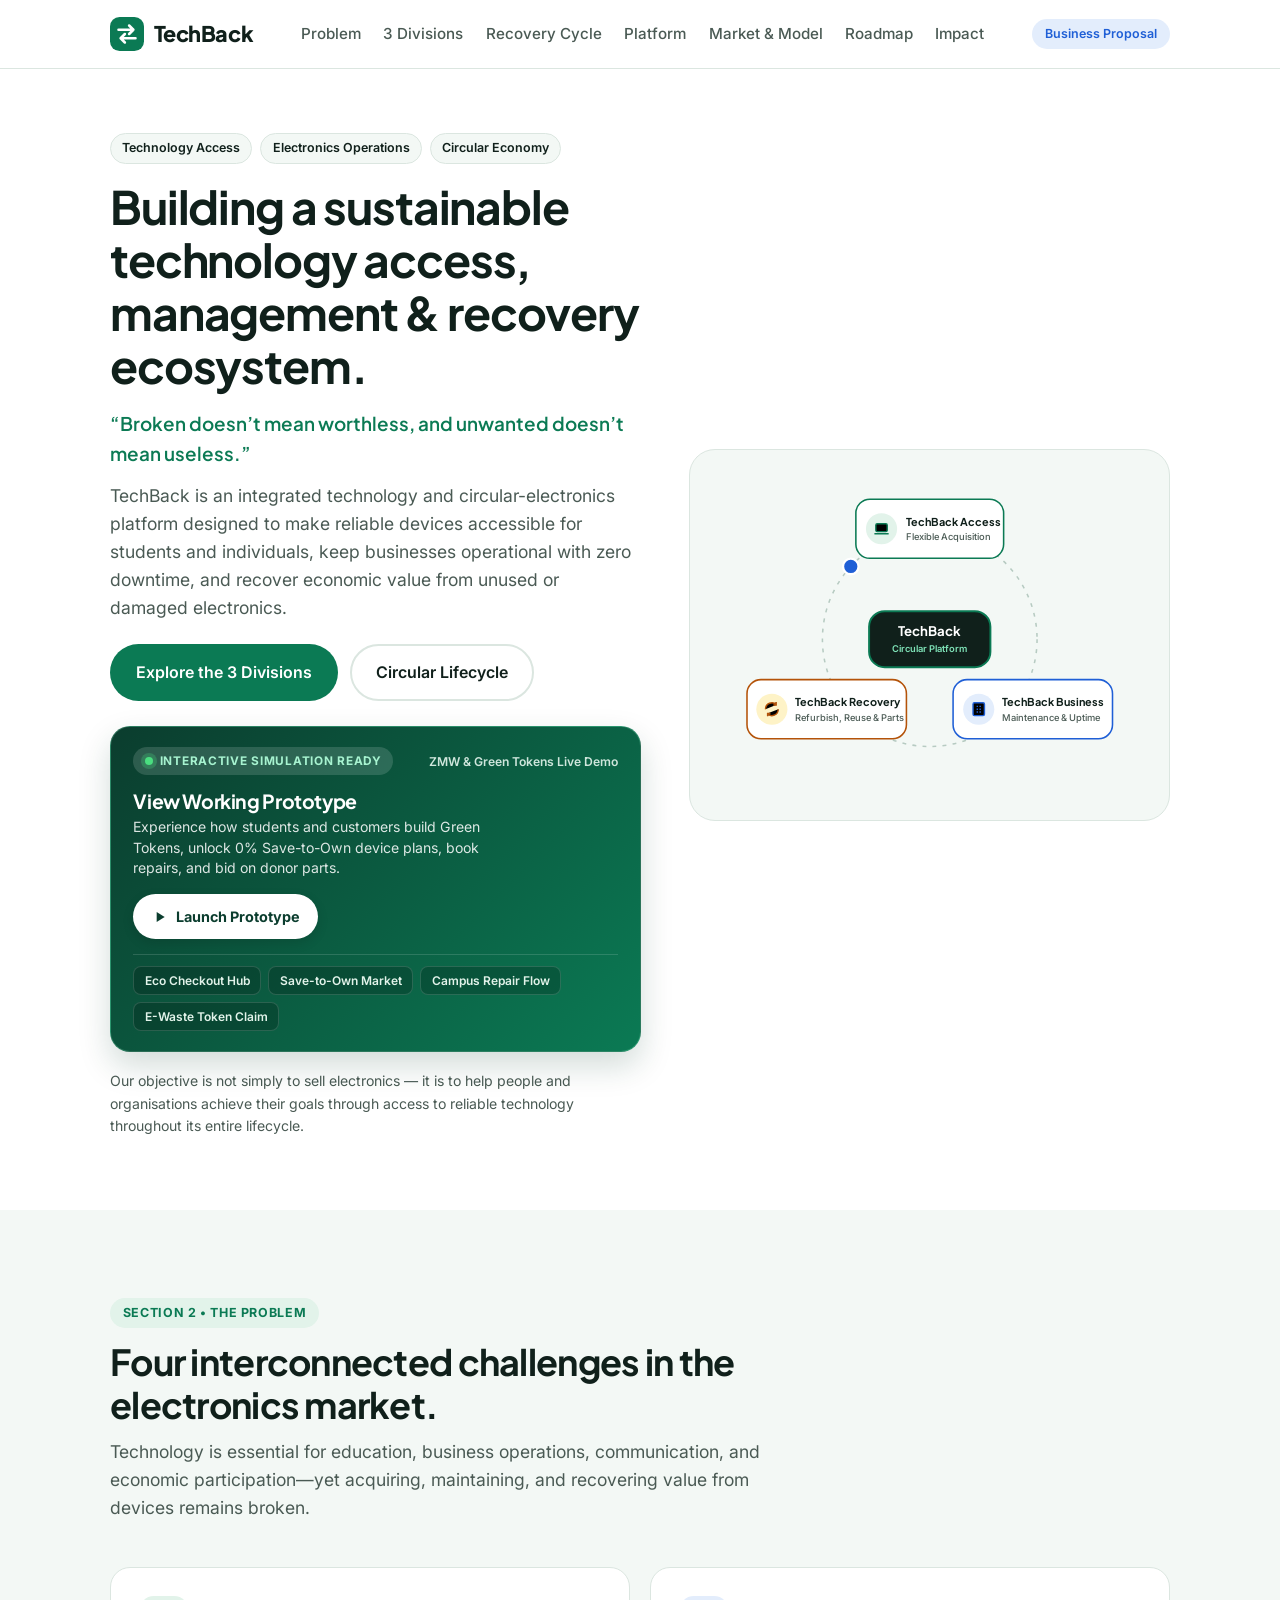
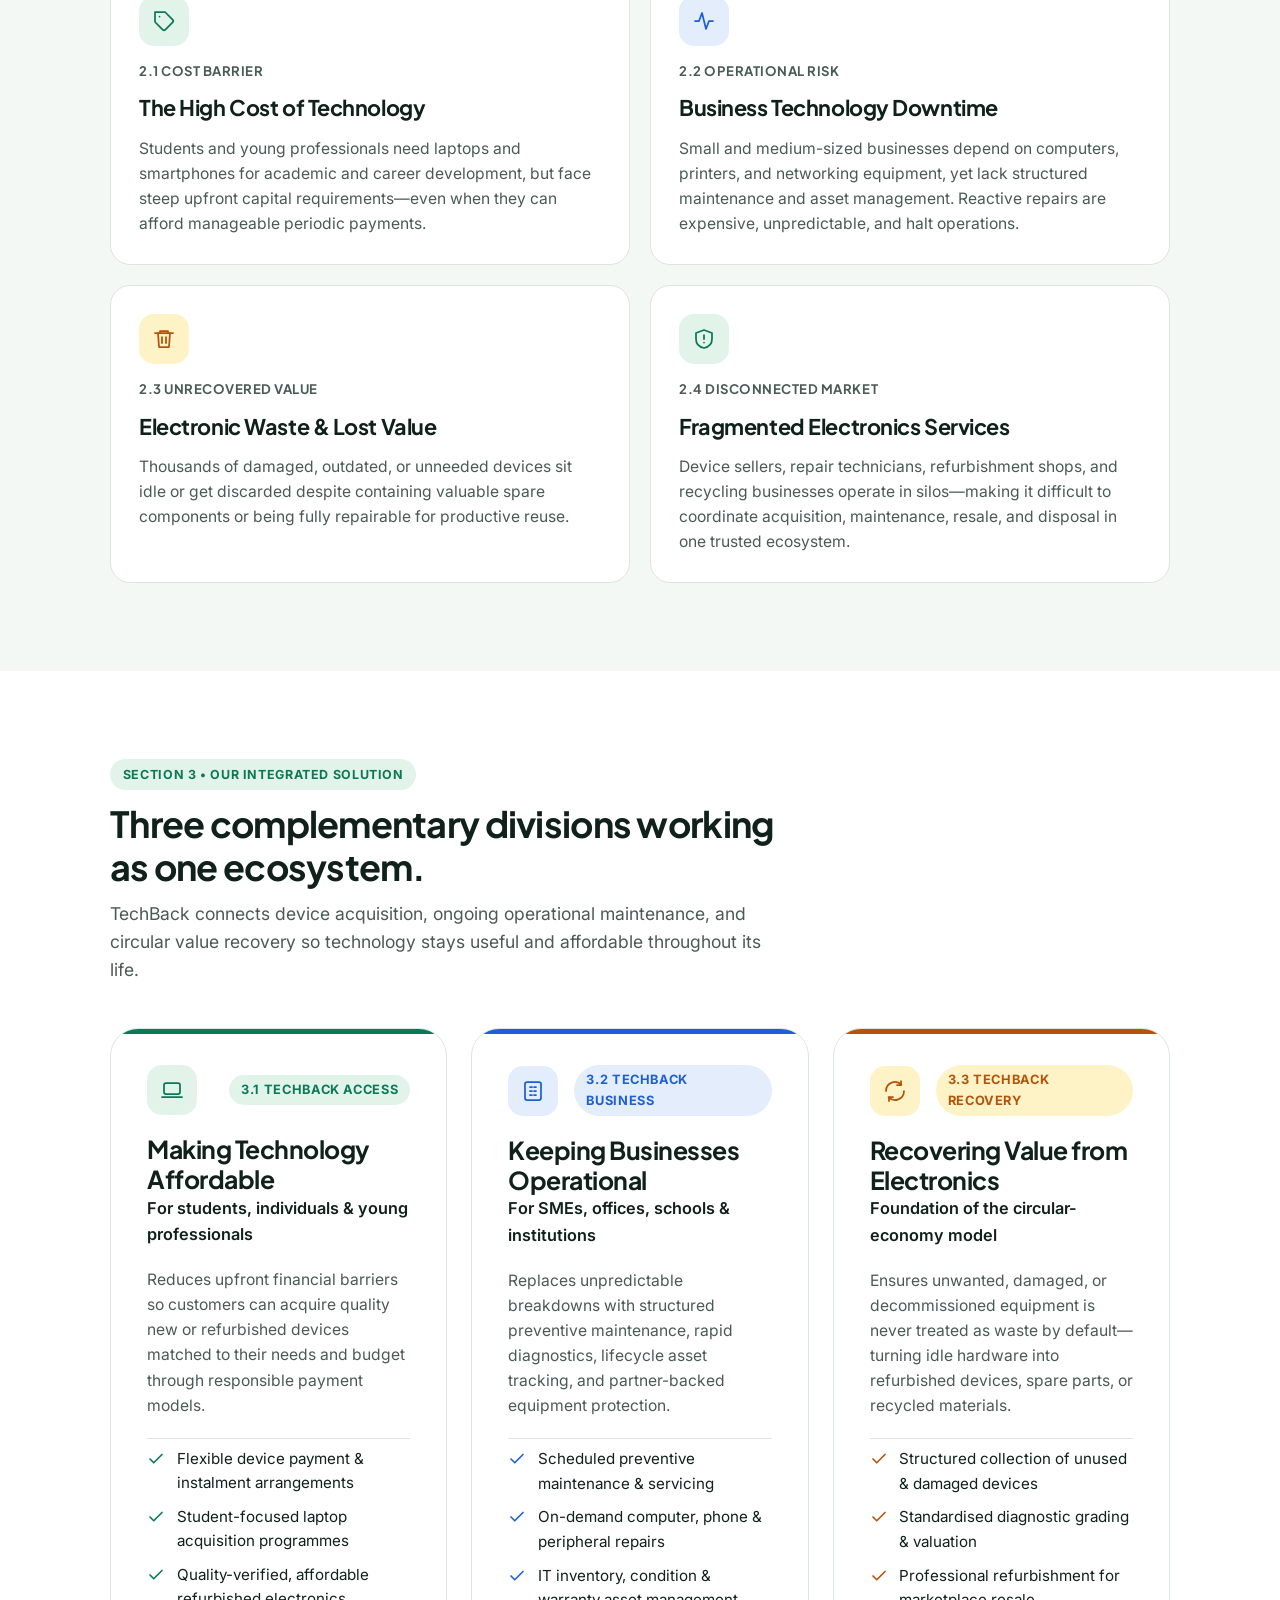
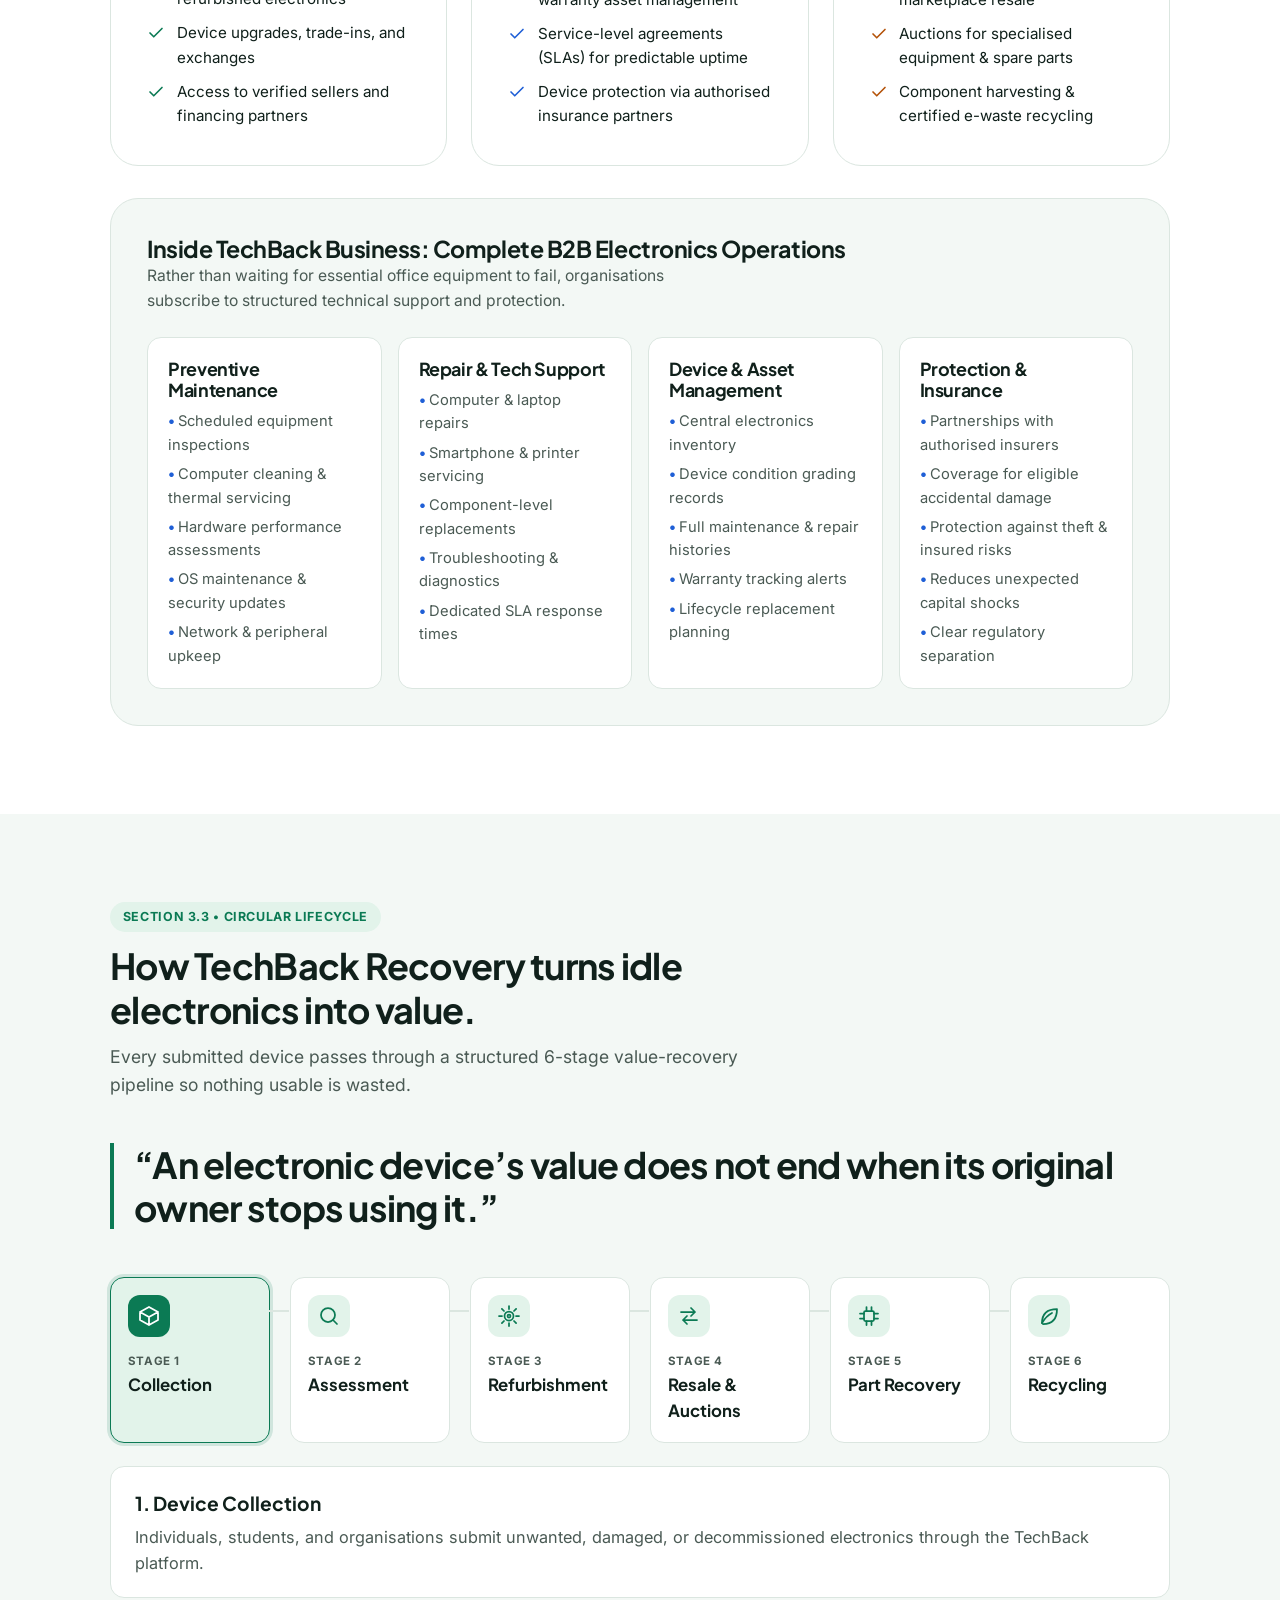
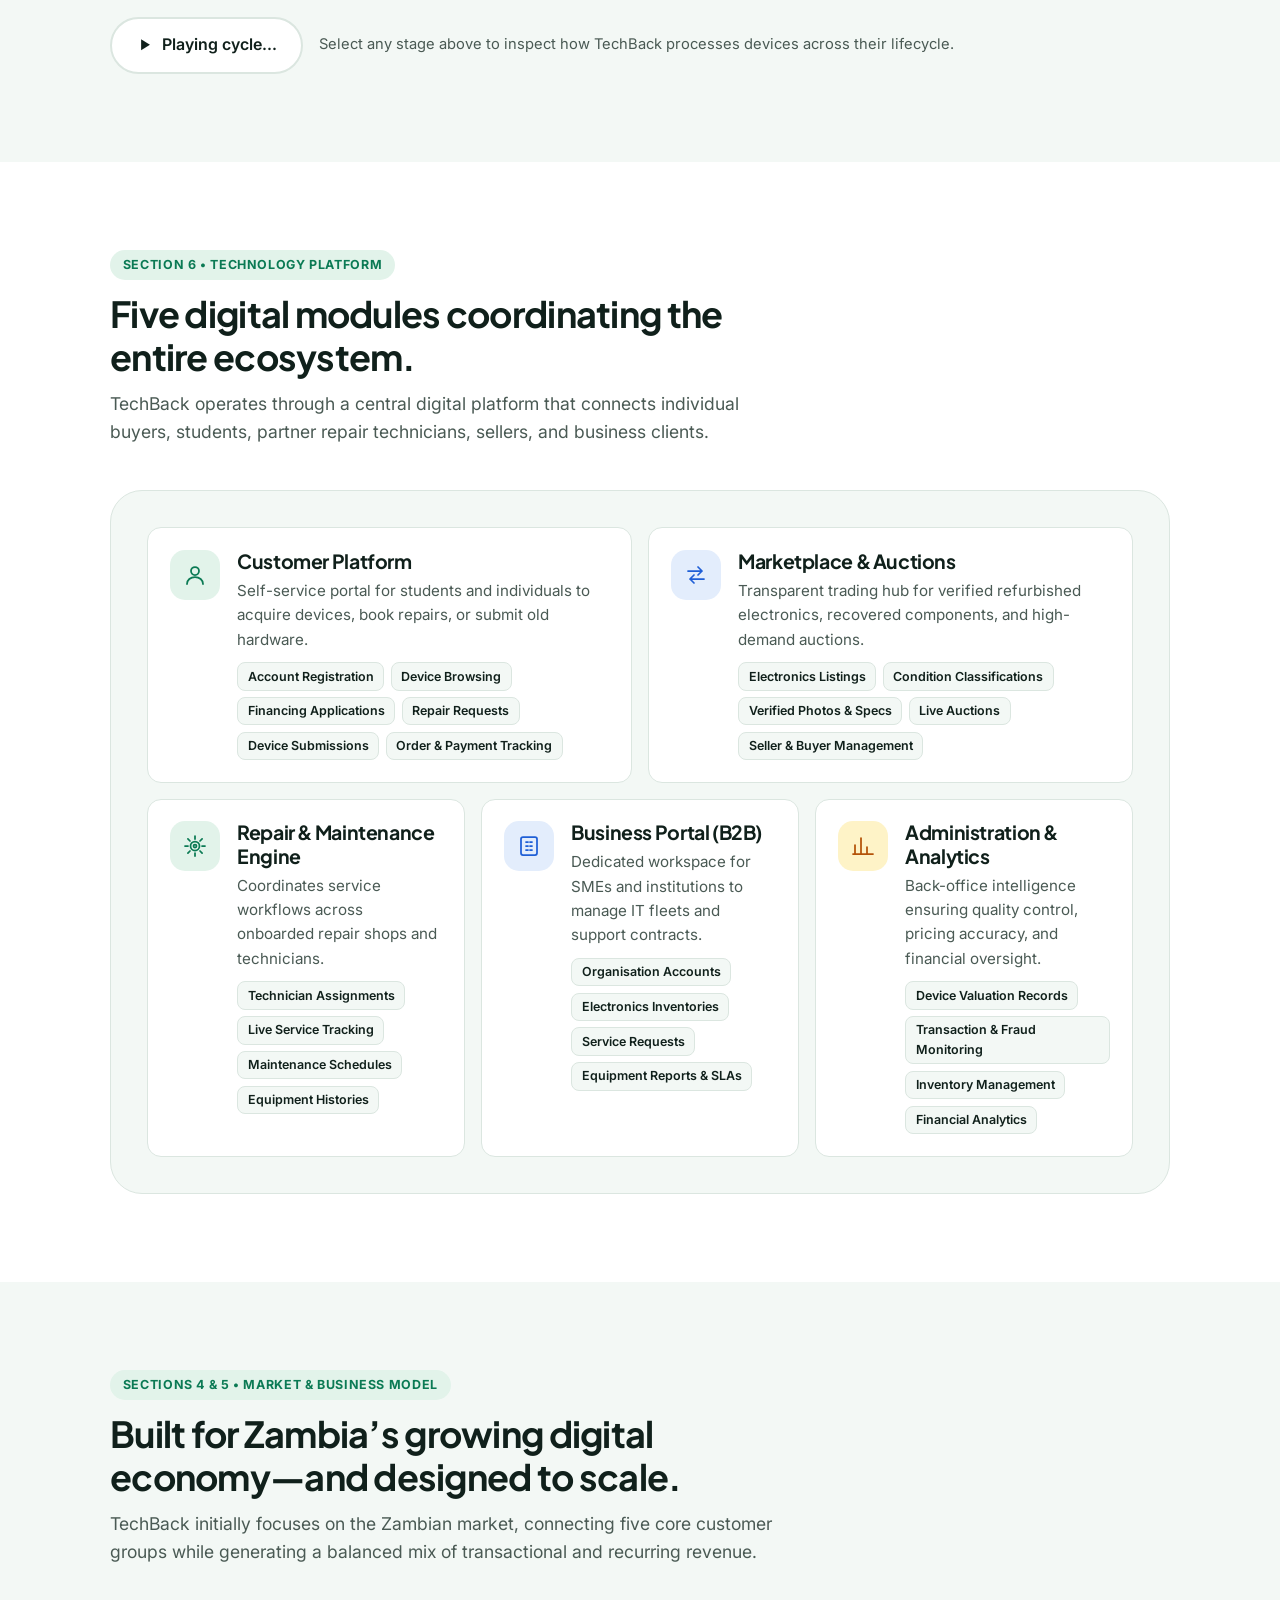
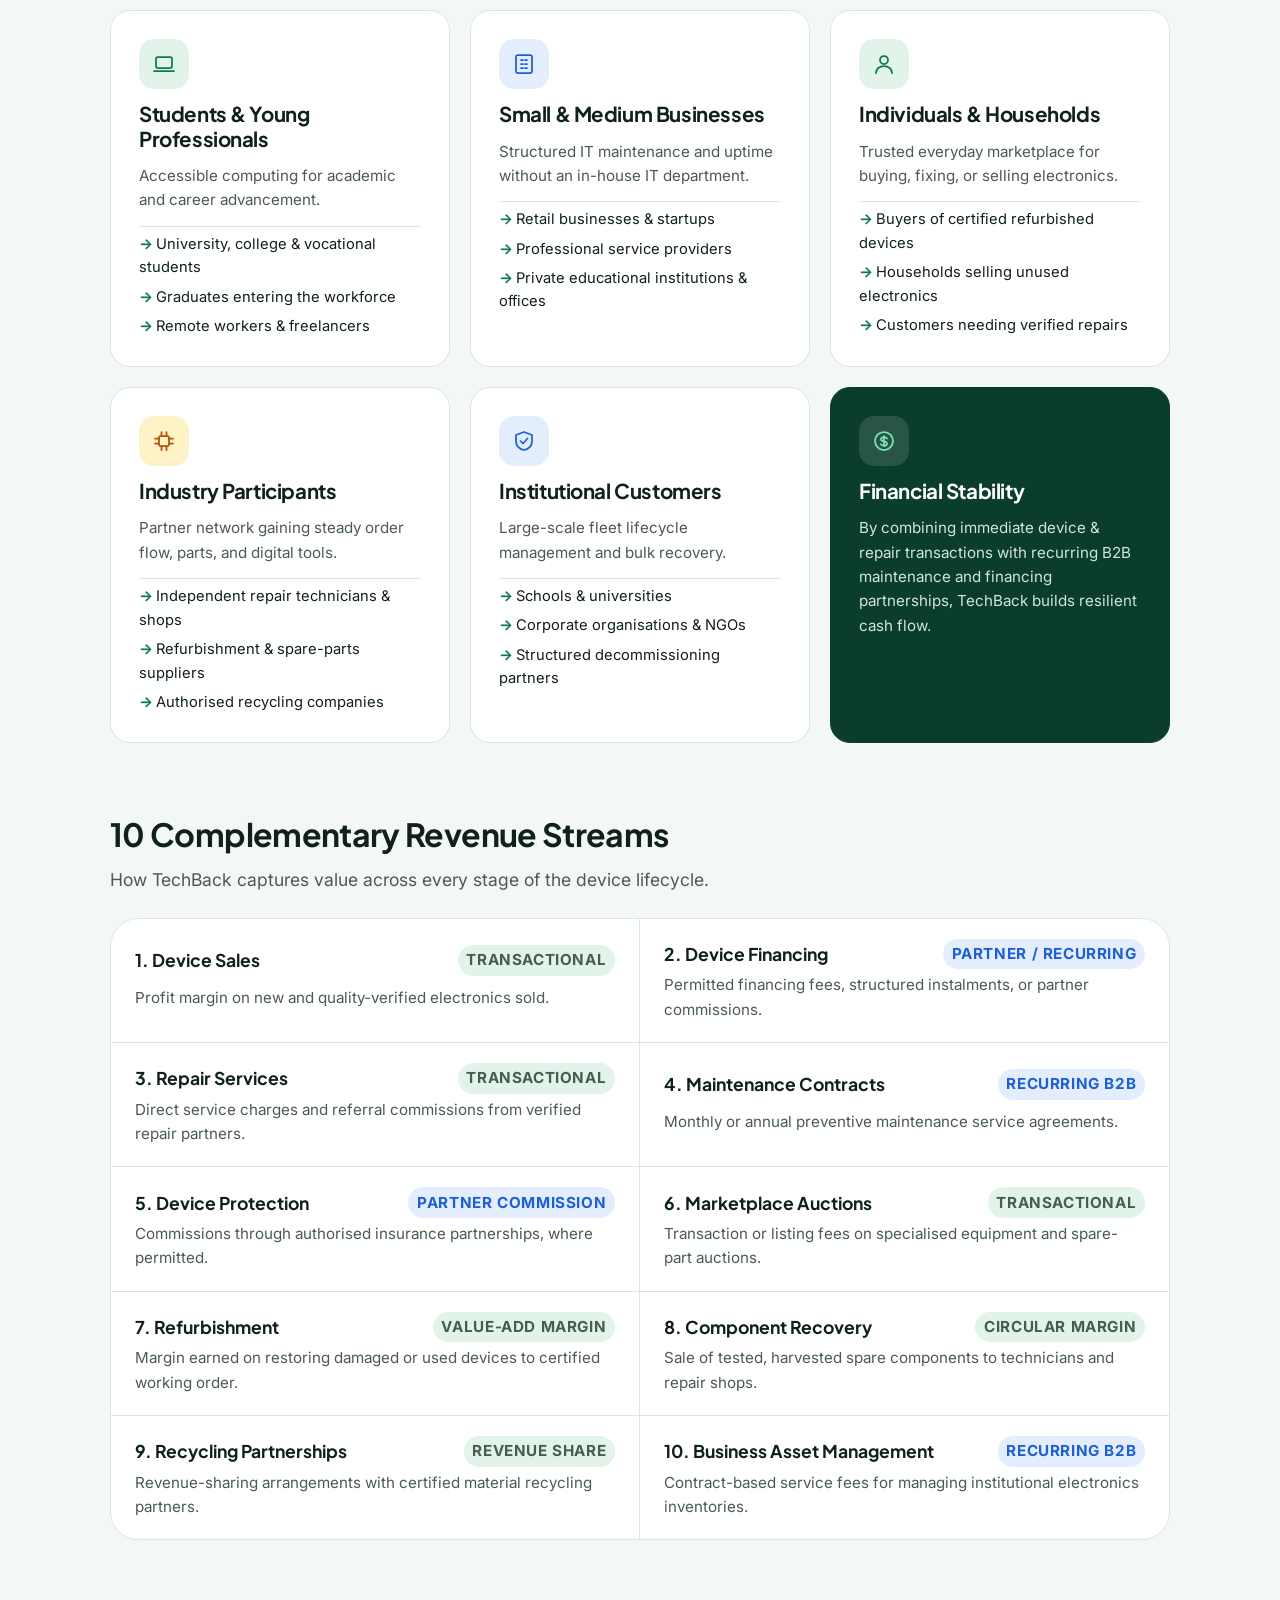
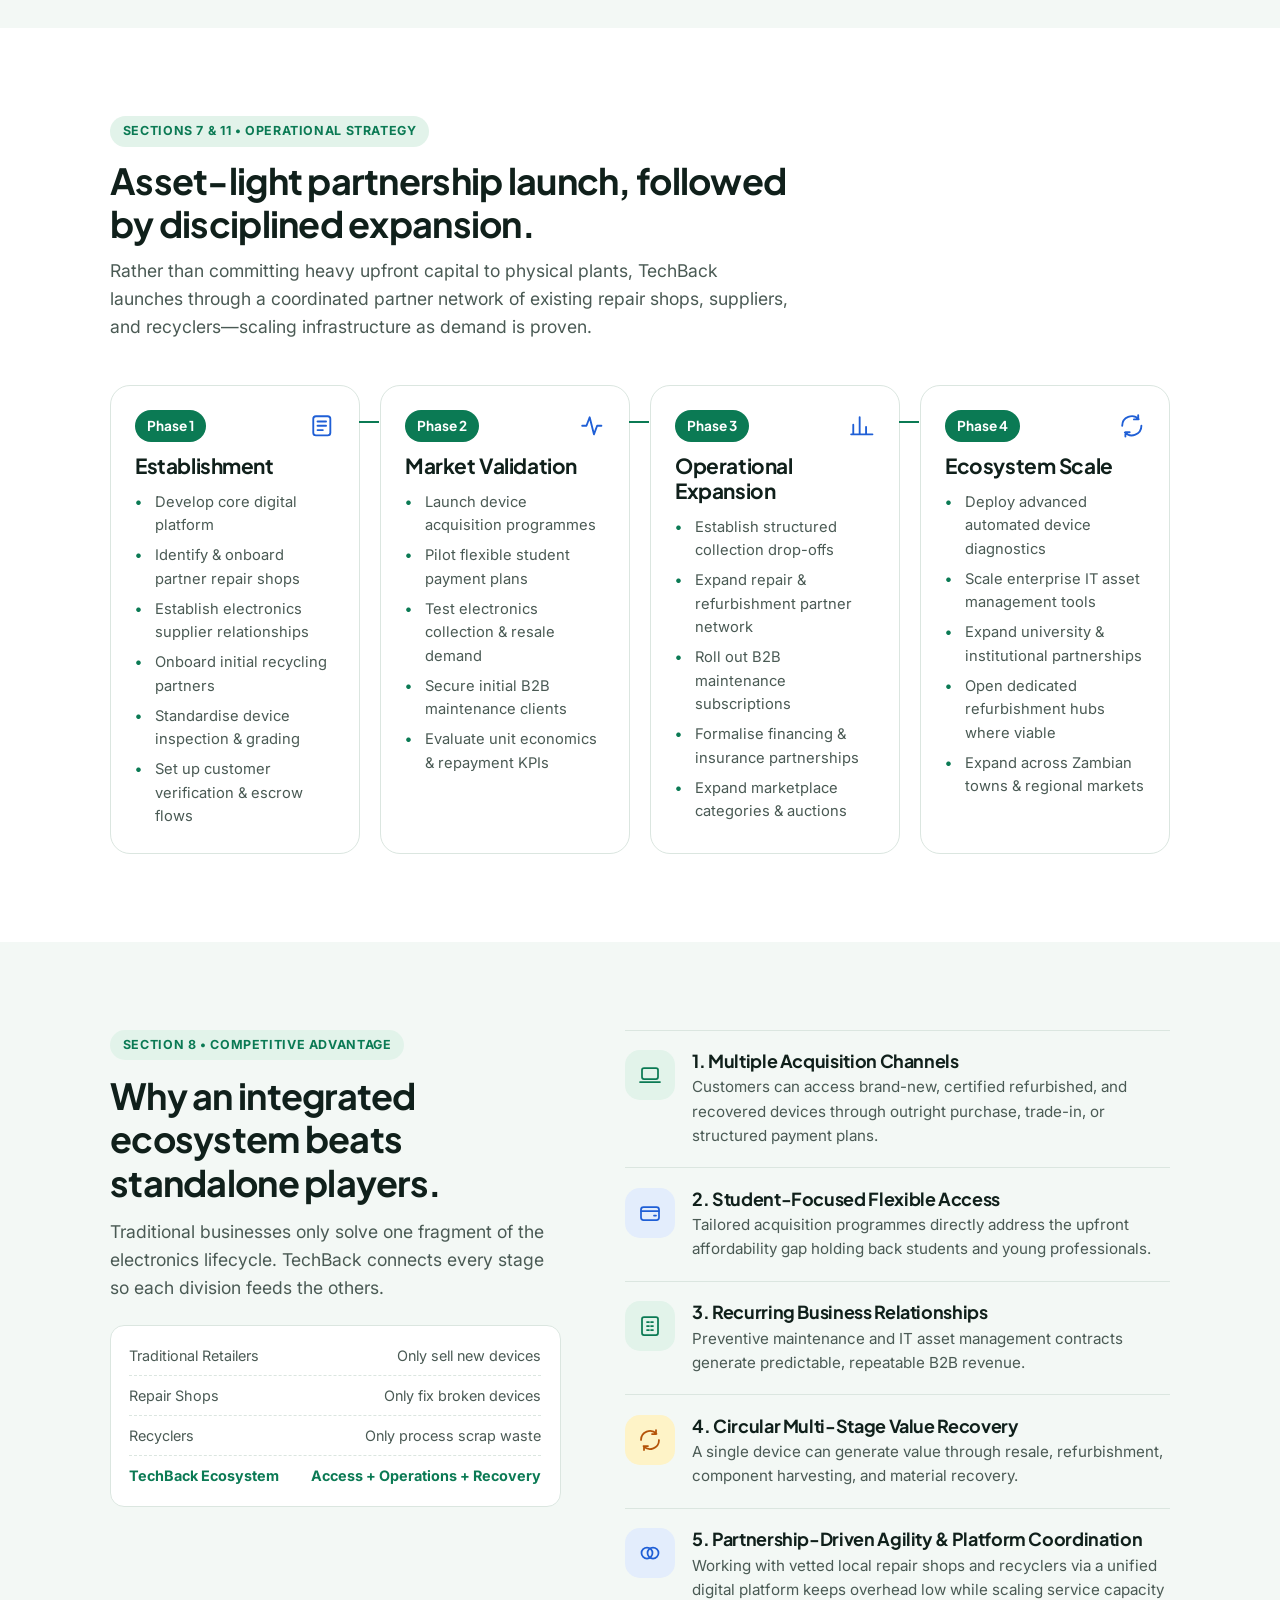
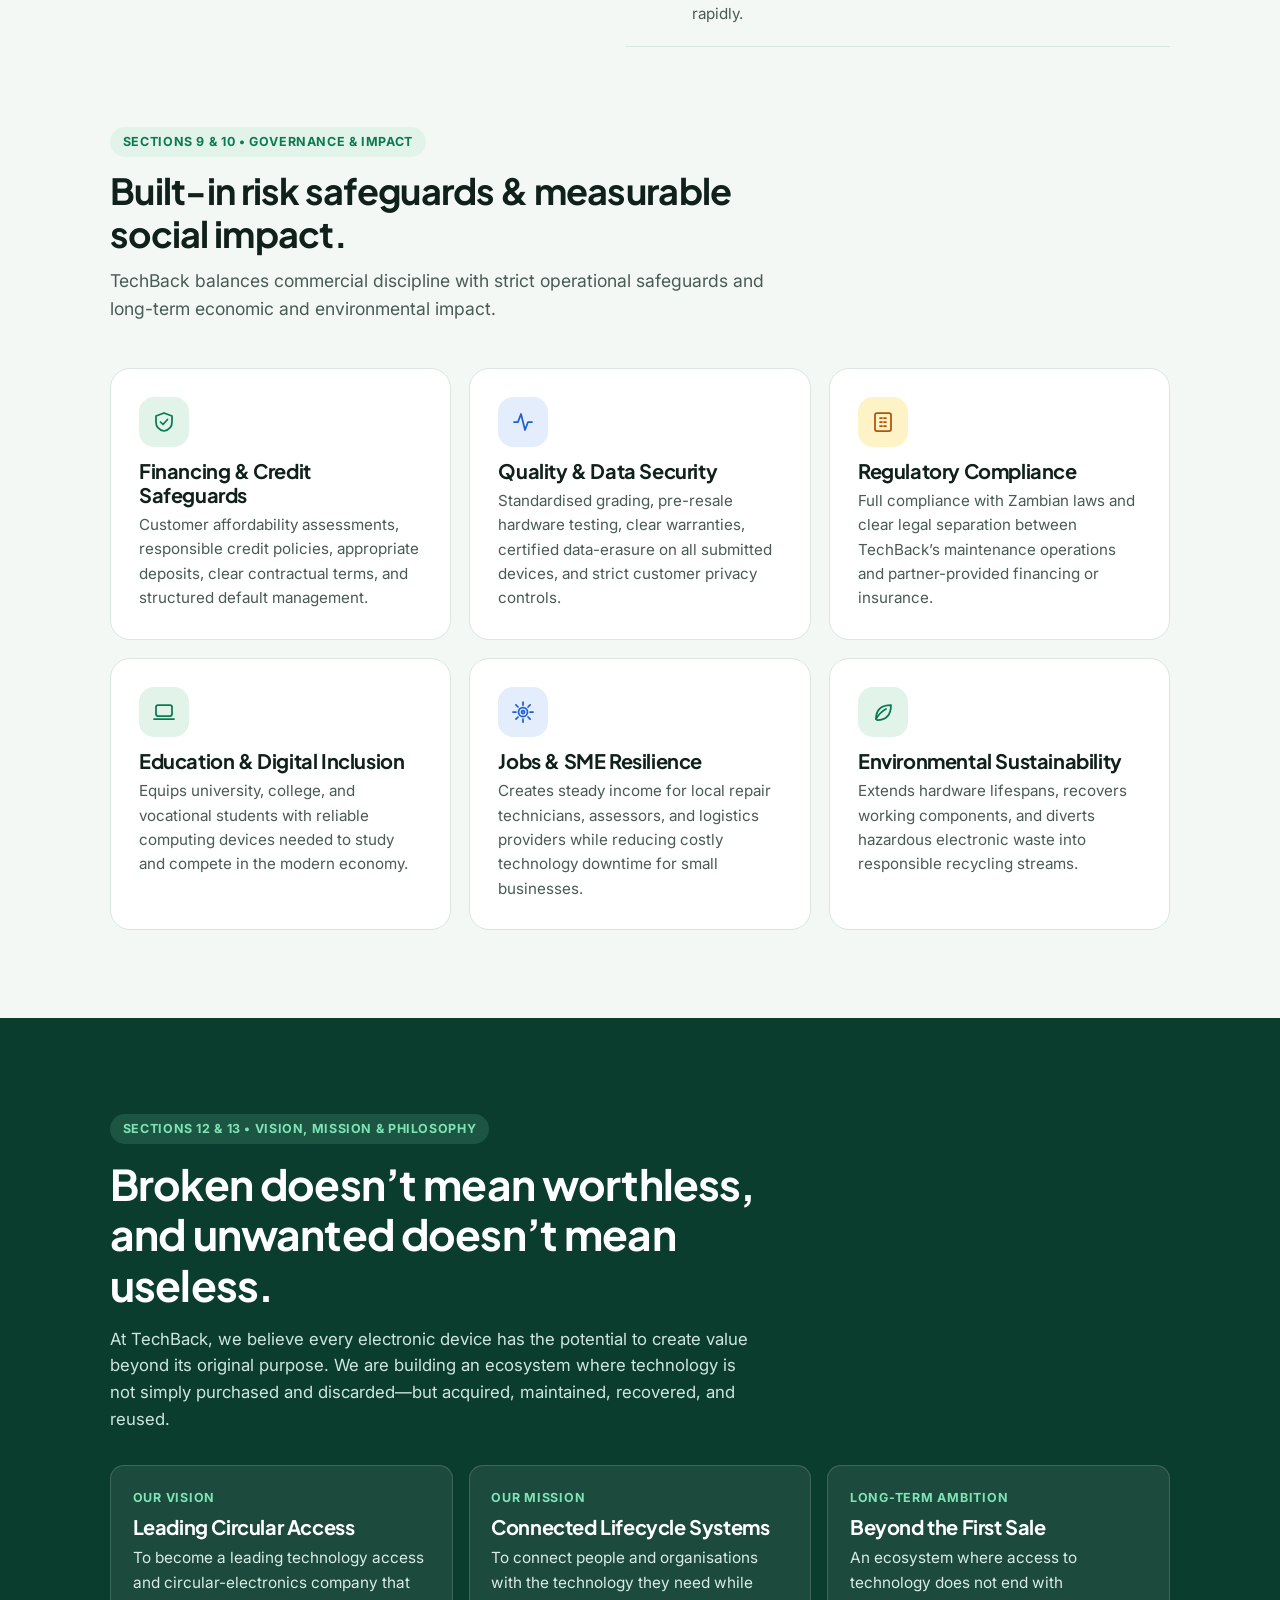
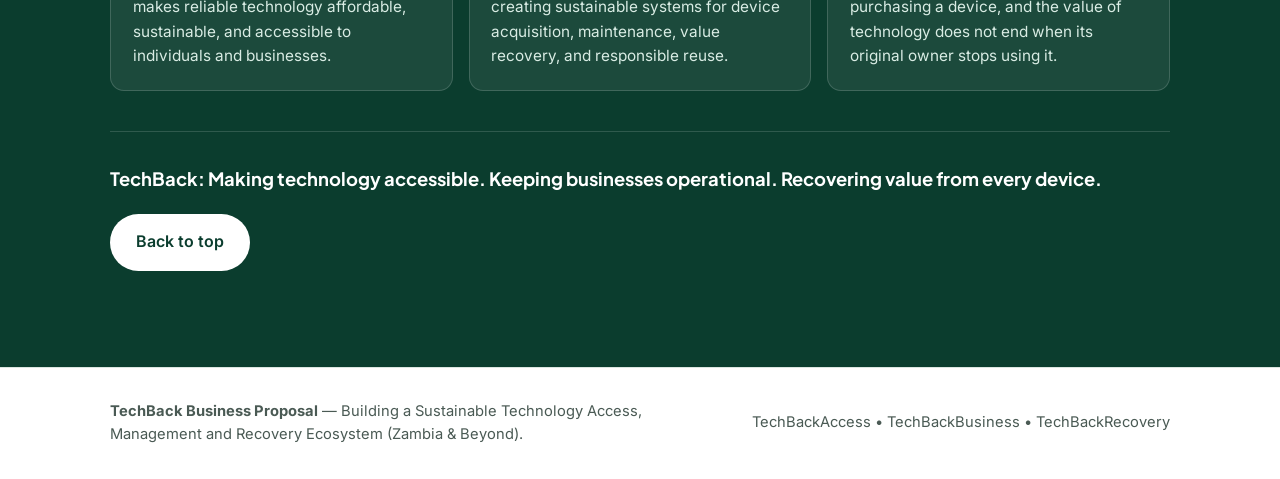
==== commit bb78438a: "Update main website to TechBack business plan and add interactive Eco & Save-to-Own Market demo" ====
--- a/web/index.html
+++ b/web/index.html
@@ -3,13 +3,13 @@
 <head>
 <meta charset="utf-8">
 <meta name="viewport" content="width=device-width, initial-scale=1">
-<title>E Xchange | Give unused parts a second life</title>
-<meta name="description" content="E Xchange is a hackathon prototype: a smart exchange marketplace that connects people who need used electronic and mechanical components with people who have them.">
+<title>TechBack | Technology Access, Management &amp; Recovery Ecosystem</title>
+<meta name="description" content="TechBack is a technology and circular-electronics platform making reliable technology accessible, keeping businesses operational, and recovering value from every device.">
 <meta name="theme-color" content="#ffffff">
 <link rel="icon" href="data:image/svg+xml,%3Csvg xmlns='http://www.w3.org/2000/svg' viewBox='0 0 32 32'%3E%3Crect width='32' height='32' rx='9' fill='%230B7A54'/%3E%3Cpath d='M8 12h14m-4-4 4 4-4 4M24 20H10m4-4-4 4 4 4' fill='none' stroke='white' stroke-width='2.4' stroke-linecap='round' stroke-linejoin='round'/%3E%3C/svg%3E">
 <link rel="preconnect" href="https://fonts.googleapis.com">
 <link rel="preconnect" href="https://fonts.gstatic.com" crossorigin>
-<link href="https://fonts.googleapis.com/css2?family=Bricolage+Grotesque:opsz,wght@12..96,600;12..96,700;12..96,800&family=Figtree:wght@400;500;600;700&display=swap" rel="stylesheet">
+<link href="https://fonts.googleapis.com/css2?family=Inter:wght@400;500;600;700&family=Plus+Jakarta+Sans:wght@600;700;800&display=swap" rel="stylesheet">
 <style>
   :root {
     --bg: #ffffff;
@@ -22,11 +22,13 @@
     --green-soft: #e2f3ea;
     --blue: #1f5fd6;
     --blue-soft: #e3edfc;
+    --amber: #b45309;
+    --amber-soft: #fef3c7;
     --deep: #0b3d2e;
-    --radius: 24px;
-    --radius-sm: 16px;
-    --display: "Bricolage Grotesque", "Segoe UI", system-ui, sans-serif;
-    --body: "Figtree", "Segoe UI", system-ui, -apple-system, sans-serif;
+    --radius: 20px;
+    --radius-sm: 14px;
+    --display: "Plus Jakarta Sans", "Inter", "Segoe UI", system-ui, sans-serif;
+    --body: "Inter", "Segoe UI", system-ui, -apple-system, sans-serif;
   }
 
   *, *::before, *::after { box-sizing: border-box; }
@@ -36,23 +38,29 @@
     background: var(--bg);
     color: var(--ink);
     font-family: var(--body);
-    font-size: 1.0625rem;
+    font-size: 1rem;
     line-height: 1.6;
     -webkit-font-smoothing: antialiased;
   }
-  h1, h2, h3 { font-family: var(--display); line-height: 1.1; letter-spacing: -0.02em; margin: 0; }
+  h1, h2, h3, h4 { font-family: var(--display); line-height: 1.2; letter-spacing: -0.02em; font-weight: 700; margin: 0; }
   p { margin: 0; }
   a { color: inherit; }
   ul, ol { margin: 0; padding: 0; list-style: none; }
   button { font: inherit; color: inherit; }
   :focus-visible { outline: 3px solid var(--blue); outline-offset: 3px; border-radius: 6px; }
 
-  .wrap { width: min(1120px, 100% - 2.5rem); margin-inline: auto; }
-  .section { padding-block: clamp(4rem, 9vw, 7rem); scroll-margin-top: 64px; }
+  .wrap { width: min(1060px, 100% - 2.5rem); margin-inline: auto; }
+  .section { padding-block: clamp(3.5rem, 7vw, 5.5rem); scroll-margin-top: 68px; }
   .section--mist { background: var(--mist); }
-  .lead { color: var(--muted); font-size: clamp(1.05rem, 2vw, 1.2rem); max-width: 60ch; }
-  .section-head { display: grid; gap: 1rem; margin-bottom: clamp(2rem, 5vw, 3.5rem); max-width: 760px; }
-  .section-head h2 { font-size: clamp(1.9rem, 4.6vw, 3.1rem); }
+  .eyebrow {
+    display: inline-flex; align-items: center; gap: .45rem;
+    font-size: .78rem; font-weight: 700; text-transform: uppercase; letter-spacing: 0.05em;
+    color: var(--green); background: var(--green-soft);
+    padding: .32rem .8rem; border-radius: 999px; width: fit-content;
+  }
+  .lead { color: var(--muted); font-size: clamp(1rem, 1.4vw, 1.1rem); max-width: 62ch; }
+  .section-head { display: grid; gap: .75rem; margin-bottom: clamp(1.75rem, 4vw, 2.75rem); max-width: 700px; }
+  .section-head h2 { font-size: clamp(1.6rem, 3vw, 2.25rem); }
 
   .i { width: 1.5rem; height: 1.5rem; fill: none; stroke: currentColor; stroke-width: 1.75; stroke-linecap: round; stroke-linejoin: round; flex: none; }
   .sr { position: absolute; width: 1px; height: 1px; overflow: hidden; clip: rect(0 0 0 0); white-space: nowrap; }
@@ -74,136 +82,365 @@
 
   /* Header */
   .site-header { position: sticky; top: 0; z-index: 50; background: rgba(255,255,255,.92); backdrop-filter: blur(10px); -webkit-backdrop-filter: blur(10px); border-bottom: 1px solid var(--line); }
-  .bar { display: flex; align-items: center; justify-content: space-between; gap: 1rem; min-height: 64px; }
-  .brand { display: inline-flex; align-items: center; gap: .6rem; text-decoration: none; font-family: var(--display); font-weight: 800; font-size: 1.3rem; letter-spacing: -0.02em; }
-  .brand-mark { width: 32px; height: 32px; }
-  .nav-links { display: none; gap: 1.75rem; }
-  .nav-links a { text-decoration: none; color: var(--muted); font-weight: 500; font-size: .98rem; }
+  .bar { display: flex; align-items: center; justify-content: space-between; gap: 1rem; min-height: 68px; }
+  .brand { display: inline-flex; align-items: center; gap: .6rem; text-decoration: none; font-family: var(--display); font-weight: 800; font-size: 1.35rem; letter-spacing: -0.02em; }
+  .brand-mark { width: 34px; height: 34px; }
+  .nav-links { display: none; gap: 1.4rem; }
+  .nav-links a { text-decoration: none; color: var(--muted); font-weight: 500; font-size: .95rem; transition: color .15s; }
   .nav-links a:hover { color: var(--ink); }
   .bar-end { display: flex; align-items: center; gap: .75rem; }
-  .badge { font-size: .8rem; font-weight: 600; color: var(--blue); background: var(--blue-soft); padding: .3rem .75rem; border-radius: 999px; white-space: nowrap; }
+  .badge { font-size: .78rem; font-weight: 600; color: var(--blue); background: var(--blue-soft); padding: .32rem .8rem; border-radius: 999px; white-space: nowrap; }
   .menu-btn { display: inline-grid; place-items: center; width: 44px; height: 44px; border-radius: 12px; border: 1px solid var(--line); background: #fff; cursor: pointer; }
   .menu-btn .i-close { display: none; }
   .menu-btn[aria-expanded="true"] .i-open { display: none; }
   .menu-btn[aria-expanded="true"] .i-close { display: block; }
   .mobile-nav { display: none; border-top: 1px solid var(--line); background: #fff; }
   .mobile-nav.open { display: block; }
-  .mobile-nav a { display: block; padding: .9rem 0; text-decoration: none; font-weight: 500; border-bottom: 1px solid var(--line); }
+  .mobile-nav a { display: block; padding: .85rem 0; text-decoration: none; font-weight: 500; border-bottom: 1px solid var(--line); }
   .mobile-nav a:last-child { border-bottom: 0; }
-  @media (min-width: 900px) {
+  @media (min-width: 980px) {
     .nav-links { display: flex; }
     .menu-btn, .mobile-nav { display: none !important; }
   }
-  @media (max-width: 420px) { .badge { display: none; } }
+  @media (max-width: 440px) { .badge { display: none; } }
 
   /* Hero */
-  .hero { padding-block: clamp(2.5rem, 7vw, 6rem) clamp(3rem, 8vw, 6rem); }
-  .hero-grid { display: grid; gap: 3rem; align-items: center; }
-  .hero h1 { font-size: clamp(2.7rem, 8vw, 5.2rem); font-weight: 800; }
-  .hero .lead { margin-top: 1.5rem; }
-  .hero-actions { display: flex; flex-wrap: wrap; gap: .85rem; margin-top: 2rem; }
-  .hero-note { margin-top: 1.5rem; font-size: .92rem; color: var(--muted); max-width: 46ch; }
-  .hero-visual { background: var(--mist); border: 1px solid var(--line); border-radius: 32px; padding: clamp(.75rem, 3vw, 1.5rem); }
+  .hero { padding-block: clamp(2.25rem, 5vw, 4.25rem) clamp(2.5rem, 6vw, 4.5rem); }
+  .hero-grid { display: grid; gap: 2.5rem; align-items: center; }
+  .hero-pills { display: flex; flex-wrap: wrap; gap: .5rem; margin-bottom: 1rem; }
+  .hero-pill { font-size: .78rem; font-weight: 600; padding: .28rem .7rem; border-radius: 999px; background: var(--mist); border: 1px solid var(--line); color: var(--ink); }
+  .hero h1 { font-size: clamp(1.95rem, 3.6vw, 2.95rem); font-weight: 700; line-height: 1.15; letter-spacing: -0.025em; max-width: 20ch; }
+  .hero-tagline {
+    margin-top: 1rem;
+    font-family: var(--display);
+    font-size: clamp(1.02rem, 1.6vw, 1.18rem);
+    font-weight: 600;
+    color: var(--green);
+  }
+  .hero .lead { margin-top: .85rem; }
+  .hero-actions { display: flex; flex-wrap: wrap; gap: .75rem; margin-top: 1.35rem; }
+  .hero-note { margin-top: 1.15rem; font-size: .88rem; color: var(--muted); max-width: 54ch; }
+
+  /* Eye-Catching Working Prototype Card */
+  .proto-card {
+    margin-top: 1.6rem;
+    background: linear-gradient(135deg, #0b3d2e 0%, #0b7a54 100%);
+    color: #fff;
+    border-radius: 20px;
+    padding: 1.25rem 1.4rem;
+    box-shadow: 0 14px 32px rgba(11, 61, 46, 0.18);
+    border: 1px solid rgba(127, 227, 184, 0.28);
+    display: grid;
+    gap: .9rem;
+    position: relative;
+    overflow: hidden;
+    transition: transform .22s ease, box-shadow .22s ease;
+  }
+  .proto-card:hover {
+    transform: translateY(-2px);
+    box-shadow: 0 18px 38px rgba(11, 61, 46, 0.25);
+  }
+  .proto-card-top {
+    display: flex;
+    align-items: center;
+    justify-content: space-between;
+    gap: .75rem;
+    flex-wrap: wrap;
+  }
+  .proto-live {
+    display: inline-flex;
+    align-items: center;
+    gap: .45rem;
+    font-size: .74rem;
+    font-weight: 700;
+    text-transform: uppercase;
+    letter-spacing: .06em;
+    background: rgba(255, 255, 255, 0.14);
+    color: #a7f3d0;
+    padding: .28rem .7rem;
+    border-radius: 999px;
+  }
+  .proto-dot {
+    width: 8px;
+    height: 8px;
+    border-radius: 50%;
+    background: #4ade80;
+    box-shadow: 0 0 0 4px rgba(74, 222, 128, 0.25);
+    animation: pulse-dot 2s infinite;
+  }
+  @keyframes pulse-dot {
+    0%, 100% { box-shadow: 0 0 0 3px rgba(74, 222, 128, 0.25); }
+    50% { box-shadow: 0 0 0 7px rgba(74, 222, 128, 0.05); }
+  }
+  .proto-card-body {
+    display: flex;
+    align-items: center;
+    justify-content: space-between;
+    gap: 1rem;
+    flex-wrap: wrap;
+  }
+  .proto-card-text h3 {
+    font-size: 1.22rem;
+    color: #fff;
+    margin-bottom: .25rem;
+  }
+  .proto-card-text p {
+    font-size: .88rem;
+    color: rgba(255, 255, 255, 0.86);
+    max-width: 44ch;
+    line-height: 1.45;
+  }
+  .proto-cta {
+    display: inline-flex;
+    align-items: center;
+    gap: .5rem;
+    background: #ffffff;
+    color: var(--deep);
+    font-weight: 700;
+    font-size: .9rem;
+    padding: .68rem 1.15rem;
+    border-radius: 999px;
+    text-decoration: none;
+    white-space: nowrap;
+    box-shadow: 0 4px 12px rgba(0, 0, 0, 0.12);
+    transition: background .18s, transform .18s;
+  }
+  .proto-cta:hover {
+    background: #e2f3ea;
+    transform: translateX(2px);
+  }
+  .proto-pills {
+    display: flex;
+    flex-wrap: wrap;
+    gap: .45rem;
+    padding-top: .7rem;
+    border-top: 1px solid rgba(255, 255, 255, 0.14);
+  }
+  .proto-pill {
+    font-size: .75rem;
+    font-weight: 600;
+    color: #e2f3ea;
+    background: rgba(0, 0, 0, 0.2);
+    border: 1px solid rgba(255, 255, 255, 0.14);
+    padding: .24rem .65rem;
+    border-radius: 8px;
+    text-decoration: none;
+    transition: background .15s, border-color .15s;
+  }
+  .proto-pill:hover {
+    background: rgba(255, 255, 255, 0.2);
+    border-color: rgba(255, 255, 255, 0.4);
+    color: #fff;
+  }
+
+  .hero-visual { background: var(--mist); border: 1px solid var(--line); border-radius: 26px; padding: clamp(.85rem, 2.5vw, 1.35rem); }
   .hero-visual svg { display: block; width: 100%; height: auto; }
-  @media (min-width: 960px) { .hero-grid { grid-template-columns: 1.05fr 1fr; gap: 4rem; } }
-
-  /* Cards shared */
+  @media (min-width: 960px) { .hero-grid { grid-template-columns: 1.05fr .95fr; gap: 3rem; } }
+
+  /* Shared Cards & Tiles */
   .card { background: #fff; border: 1px solid var(--line); border-radius: var(--radius); padding: 1.75rem; }
-  .icon-tile { display: grid; place-items: center; width: 52px; height: 52px; border-radius: 16px; background: var(--green-soft); color: var(--green); }
+  .icon-tile { display: grid; place-items: center; width: 50px; height: 50px; border-radius: 15px; background: var(--green-soft); color: var(--green); flex: none; }
   .icon-tile.blue { background: var(--blue-soft); color: var(--blue); }
-
-  /* Problem */
+  .icon-tile.amber { background: var(--amber-soft); color: var(--amber); }
+
+  /* Problem Grid */
   .problem-grid { display: grid; gap: 1.25rem; }
-  .problem-grid .card { display: grid; gap: 1rem; align-content: start; }
+  .problem-grid .card { display: grid; gap: .9rem; align-content: start; }
+  .problem-num { font-family: var(--display); font-size: .82rem; font-weight: 700; color: var(--muted); letter-spacing: 0.04em; text-transform: uppercase; }
   .problem-grid h3 { font-size: 1.35rem; }
-  .problem-grid p { color: var(--muted); }
+  .problem-grid p { color: var(--muted); font-size: .98rem; }
   @media (min-width: 720px) { .problem-grid { grid-template-columns: repeat(2, 1fr); } }
 
-  /* Solution */
-  .solution-panel { background: var(--mist); border: 1px solid var(--line); border-radius: 32px; padding: clamp(1.25rem, 4vw, 2.5rem); display: grid; gap: 1rem; }
-  .solution-item { display: grid; grid-template-columns: auto 1fr; gap: 1.1rem; align-items: start; background: #fff; border-radius: var(--radius-sm); padding: 1.25rem; border: 1px solid var(--line); }
-  .solution-item h3 { font-size: 1.2rem; margin-bottom: .3rem; }
-  .solution-item p { color: var(--muted); font-size: 1rem; }
-  @media (min-width: 860px) {
-    .solution-panel { grid-template-columns: repeat(6, 1fr); }
-    .solution-item { grid-column: span 2; }
-    .solution-item:nth-child(1) { grid-column: span 3; }
-    .solution-item:nth-child(2) { grid-column: span 3; }
-  }
-  .section--mist .solution-panel { background: #fff; }
-  .section--mist .solution-item { background: var(--mist); border-color: transparent; }
-
-  /* How it works */
-  .steps { display: grid; gap: 1rem; counter-reset: step; }
-  .step { position: relative; background: #fff; border: 1px solid var(--line); border-radius: var(--radius); padding: 1.5rem; display: grid; gap: .75rem; align-content: start; }
-  .step-top { display: flex; align-items: center; justify-content: space-between; }
-  .step-num { display: grid; place-items: center; width: 40px; height: 40px; border-radius: 50%; background: var(--green); color: #fff; font-family: var(--display); font-weight: 700; font-size: 1.1rem; }
-  .step .i { color: var(--blue); width: 1.75rem; height: 1.75rem; }
-  .step h3 { font-size: 1.4rem; margin-top: .25rem; }
-  .step p { color: var(--muted); font-size: 1rem; }
-  @media (min-width: 680px) { .steps { grid-template-columns: repeat(2, 1fr); } }
-  @media (min-width: 1040px) {
-    .steps { grid-template-columns: repeat(5, 1fr); gap: 1.25rem; }
-    .step:not(:last-child)::after {
-      content: ""; position: absolute; top: 2.25rem; right: -1.25rem; width: 1.25rem; height: 2px; background: var(--green);
-    }
-  }
-  .js .reveal { opacity: 0; transform: translateY(14px); transition: opacity .6s ease, transform .6s ease; }
-  .js .reveal.in { opacity: 1; transform: none; }
-
-  /* Example */
-  .quote { font-family: var(--display); font-weight: 700; letter-spacing: -0.02em; line-height: 1.2; font-size: clamp(1.6rem, 4.2vw, 2.6rem); max-width: 22em; margin: 0 0 clamp(2.5rem, 6vw, 4rem); padding-left: 1.25rem; border-left: 4px solid var(--green); }
+  /* Solution / 3 Core Divisions */
+  .divisions-grid { display: grid; gap: 1.5rem; }
+  .division-card {
+    background: #fff; border: 1px solid var(--line); border-radius: 28px;
+    padding: clamp(1.5rem, 3.5vw, 2.25rem);
+    display: grid; gap: 1.25rem; align-content: start;
+    position: relative; overflow: hidden;
+  }
+  .division-card::before {
+    content: ""; position: absolute; top: 0; left: 0; right: 0; height: 5px; background: var(--green);
+  }
+  .division-card.div-business::before { background: var(--blue); }
+  .division-card.div-recovery::before { background: var(--amber); }
+  .division-top { display: flex; align-items: center; justify-content: space-between; gap: 1rem; }
+  .division-tag { font-size: .8rem; font-weight: 700; text-transform: uppercase; letter-spacing: .05em; padding: .3rem .75rem; border-radius: 999px; background: var(--green-soft); color: var(--green); }
+  .div-business .division-tag { background: var(--blue-soft); color: var(--blue); }
+  .div-recovery .division-tag { background: var(--amber-soft); color: var(--amber); }
+  .division-card h3 { font-size: 1.55rem; }
+  .division-sub { font-weight: 600; color: var(--ink); font-size: 1.02rem; }
+  .division-card > p { color: var(--muted); font-size: .98rem; }
+  .check-list { display: grid; gap: .6rem; padding-top: .5rem; border-top: 1px solid var(--line); }
+  .check-list li { display: grid; grid-template-columns: 20px 1fr; gap: .6rem; align-items: start; font-size: .95rem; color: var(--ink); }
+  .check-list svg { width: 18px; height: 18px; color: var(--green); margin-top: 3px; stroke-width: 2.2; }
+  .div-business .check-list svg { color: var(--blue); }
+  .div-recovery .check-list svg { color: var(--amber); }
+  @media (min-width: 960px) { .divisions-grid { grid-template-columns: repeat(3, 1fr); } }
+
+  /* TechBack Business 4 Pillars sub-panel */
+  .biz-panel {
+    margin-top: 2rem; background: var(--mist); border: 1px solid var(--line);
+    border-radius: 28px; padding: clamp(1.5rem, 3.5vw, 2.25rem);
+  }
+  .biz-panel-head { display: flex; flex-wrap: wrap; justify-content: space-between; align-items: end; gap: 1rem; margin-bottom: 1.5rem; }
+  .biz-panel-head h3 { font-size: 1.45rem; }
+  .biz-panel-head p { color: var(--muted); max-width: 58ch; font-size: .98rem; }
+  .biz-pillars { display: grid; gap: 1rem; }
+  .biz-pillar { background: #fff; border: 1px solid var(--line); border-radius: var(--radius-sm); padding: 1.25rem; display: grid; gap: .6rem; align-content: start; }
+  .biz-pillar h4 { font-size: 1.12rem; color: var(--ink); display: flex; align-items: center; gap: .5rem; }
+  .biz-pillar ul { display: grid; gap: .35rem; color: var(--muted); font-size: .92rem; }
+  .biz-pillar li::before { content: "• "; color: var(--blue); font-weight: 700; }
+  @media (min-width: 680px) { .biz-pillars { grid-template-columns: repeat(2, 1fr); } }
+  @media (min-width: 1020px) { .biz-pillars { grid-template-columns: repeat(4, 1fr); } }
+
+  /* Recovery Lifecycle Interactive Flow */
+  .quote {
+    font-family: var(--display); font-weight: 700; letter-spacing: -0.02em; line-height: 1.2;
+    font-size: clamp(1.45rem, 3.6vw, 2.25rem); max-width: 28em;
+    margin: 0 0 clamp(2rem, 5vw, 3rem); padding-left: 1.25rem; border-left: 4px solid var(--green);
+  }
   .flow { display: grid; gap: .6rem; }
-  .flow-node { display: flex; align-items: center; gap: 1rem; width: 100%; text-align: left; background: #fff; border: 1px solid var(--line); border-radius: var(--radius-sm); padding: .9rem 1rem; cursor: pointer; transition: border-color .25s, background-color .25s, box-shadow .25s; }
-  .flow-node .icon-tile { width: 44px; height: 44px; border-radius: 14px; transition: background-color .25s, color .25s; }
-  .flow-node span.label { font-family: var(--display); font-weight: 700; font-size: 1.15rem; }
+  .flow-node {
+    display: flex; align-items: center; gap: .9rem; width: 100%; text-align: left;
+    background: #fff; border: 1px solid var(--line); border-radius: var(--radius-sm);
+    padding: .9rem 1rem; cursor: pointer;
+    transition: border-color .25s, background-color .25s, box-shadow .25s;
+  }
+  .flow-node .icon-tile { width: 42px; height: 42px; border-radius: 12px; transition: background-color .25s, color .25s; }
+  .flow-node .node-meta { display: grid; gap: .1rem; }
+  .flow-node .step-tag { font-size: .72rem; font-weight: 700; text-transform: uppercase; letter-spacing: .05em; color: var(--muted); }
+  .flow-node span.label { font-family: var(--display); font-weight: 700; font-size: 1.05rem; }
   .flow-node:hover { border-color: var(--green); }
   .flow-node[aria-current="step"] { border-color: var(--green); background: var(--green-soft); box-shadow: 0 0 0 3px rgba(11,122,84,.15); }
   .flow-node[aria-current="step"] .icon-tile { background: var(--green); color: #fff; }
   .flow-node.done .icon-tile { background: var(--green-soft); color: var(--green); }
-  .flow-caption { margin-top: 1.5rem; padding: 1.25rem 1.5rem; background: #fff; border: 1px solid var(--line); border-radius: var(--radius-sm); min-height: 5.5rem; display: grid; gap: .25rem; align-content: center; }
-  .flow-caption strong { font-family: var(--display); font-size: 1.15rem; }
-  .flow-caption span { color: var(--muted); }
-  .flow-foot { display: flex; flex-wrap: wrap; align-items: center; gap: 1rem; margin-top: 1.25rem; }
+  .flow-caption {
+    margin-top: 1.4rem; padding: 1.35rem 1.5rem; background: #fff; border: 1px solid var(--line);
+    border-radius: var(--radius-sm); min-height: 5.5rem; display: grid; gap: .3rem; align-content: center;
+  }
+  .flow-caption strong { font-family: var(--display); font-size: 1.2rem; color: var(--ink); }
+  .flow-caption span { color: var(--muted); font-size: 1.02rem; }
+  .flow-foot { display: flex; flex-wrap: wrap; align-items: center; gap: 1rem; margin-top: 1.15rem; }
   .flow-foot p { color: var(--muted); font-size: .92rem; }
-  @media (min-width: 1000px) {
-    .flow { grid-template-columns: repeat(6, 1fr); gap: 1.4rem; }
-    .flow-node { flex-direction: column; align-items: flex-start; padding: 1.1rem; position: relative; }
+  @media (min-width: 1020px) {
+    .flow { grid-template-columns: repeat(6, 1fr); gap: 1.25rem; }
+    .flow-node { flex-direction: column; align-items: flex-start; padding: 1.05rem; position: relative; }
     .flow-node:not(:last-child)::after {
-      content: ""; position: absolute; top: 2.05rem; right: -1.4rem; width: 1.4rem; height: 2px; background: var(--line);
+      content: ""; position: absolute; top: 2rem; right: -1.25rem; width: 1.25rem; height: 2px; background: var(--line);
     }
     .flow-node.done:not(:last-child)::after { background: var(--green); }
   }
 
-  /* Why it matters */
-  .why-grid { display: grid; gap: 2.5rem; }
-  .why-grid h2 { font-size: clamp(1.9rem, 4.6vw, 3.1rem); }
+  /* Digital Platform Modules */
+  .platform-panel { background: var(--mist); border: 1px solid var(--line); border-radius: 32px; padding: clamp(1.25rem, 4vw, 2.25rem); display: grid; gap: 1rem; }
+  .platform-item {
+    display: grid; grid-template-columns: auto 1fr; gap: 1.1rem; align-items: start;
+    background: #fff; border-radius: var(--radius-sm); padding: 1.35rem; border: 1px solid var(--line);
+  }
+  .platform-item h3 { font-size: 1.22rem; margin-bottom: .35rem; }
+  .platform-item p { color: var(--muted); font-size: .95rem; margin-bottom: .65rem; }
+  .tag-row { display: flex; flex-wrap: wrap; gap: .4rem; }
+  .mini-tag { font-size: .78rem; font-weight: 600; padding: .2rem .6rem; border-radius: 8px; background: var(--mist); color: var(--ink); border: 1px solid var(--line); }
+  @media (min-width: 860px) {
+    .platform-panel { grid-template-columns: repeat(6, 1fr); }
+    .platform-item { grid-column: span 2; }
+    .platform-item:nth-child(1) { grid-column: span 3; }
+    .platform-item:nth-child(2) { grid-column: span 3; }
+  }
+
+  /* Target Market */
+  .market-grid { display: grid; gap: 1.25rem; }
+  .market-card { display: grid; gap: .8rem; align-content: start; }
+  .market-card h3 { font-size: 1.28rem; }
+  .market-card p { color: var(--muted); font-size: .95rem; }
+  .market-list { display: grid; gap: .35rem; font-size: .92rem; color: var(--ink); padding-top: .4rem; border-top: 1px solid var(--line); }
+  .market-list li::before { content: "→ "; color: var(--green); font-weight: 700; }
+  @media (min-width: 680px) { .market-grid { grid-template-columns: repeat(2, 1fr); } }
+  @media (min-width: 1020px) { .market-grid { grid-template-columns: repeat(3, 1fr); } }
+
+  /* Business Model & Revenue Streams */
+  .revenue-wrap { background: #fff; border: 1px solid var(--line); border-radius: 28px; overflow: hidden; }
+  .revenue-grid { display: grid; }
+  .rev-item { padding: 1.25rem 1.5rem; border-bottom: 1px solid var(--line); display: grid; gap: .25rem; }
+  .rev-item:last-child { border-bottom: 0; }
+  .rev-top { display: flex; align-items: center; justify-content: space-between; gap: .75rem; }
+  .rev-item strong { font-family: var(--display); font-size: 1.1rem; color: var(--ink); }
+  .rev-badge { font-size: .73rem; font-weight: 700; text-transform: uppercase; letter-spacing: .04em; padding: .2rem .55rem; border-radius: 999px; background: var(--green-soft); color: var(--green); }
+  .rev-badge.recurring { background: var(--blue-soft); color: var(--blue); }
+  .rev-item span { color: var(--muted); font-size: .95rem; }
+  @media (min-width: 760px) {
+    .revenue-grid { grid-template-columns: repeat(2, 1fr); }
+    .rev-item:nth-child(odd) { border-right: 1px solid var(--line); }
+    .rev-item:nth-last-child(-n+2) { border-bottom: 0; }
+  }
+
+  /* Operational Strategy Roadmap (4 Phases) */
+  .steps { display: grid; gap: 1.1rem; counter-reset: step; }
+  .step {
+    position: relative; background: #fff; border: 1px solid var(--line);
+    border-radius: var(--radius); padding: 1.5rem; display: grid; gap: .75rem; align-content: start;
+  }
+  .step-top { display: flex; align-items: center; justify-content: space-between; }
+  .step-num {
+    display: inline-flex; align-items: center; justify-content: center;
+    padding: .3rem .75rem; border-radius: 999px; background: var(--green); color: #fff;
+    font-family: var(--display); font-weight: 700; font-size: .85rem;
+  }
+  .step .i { color: var(--blue); width: 1.6rem; height: 1.6rem; }
+  .step h3 { font-size: 1.3rem; }
+  .step ul { display: grid; gap: .4rem; color: var(--muted); font-size: .92rem; }
+  .step li { display: grid; grid-template-columns: 14px 1fr; gap: .4rem; align-items: start; }
+  .step li::before { content: "•"; color: var(--green); font-weight: 700; }
+  @media (min-width: 680px) { .steps { grid-template-columns: repeat(2, 1fr); } }
+  @media (min-width: 1040px) {
+    .steps { grid-template-columns: repeat(4, 1fr); gap: 1.25rem; }
+    .step:not(:last-child)::after {
+      content: ""; position: absolute; top: 2.2rem; right: -1.25rem; width: 1.25rem; height: 2px; background: var(--green);
+    }
+  }
+  .js .reveal { opacity: 0; transform: translateY(14px); transition: opacity .6s ease, transform .6s ease; }
+  .js .reveal.in { opacity: 1; transform: none; }
+
+  /* Competitive Advantage & Impact */
+  .why-grid { display: grid; gap: 2.25rem; }
+  .why-grid h2 { font-size: clamp(1.6rem, 3vw, 2.25rem); }
   .why-list { display: grid; gap: 0; border-top: 1px solid var(--line); }
-  .why-item { display: grid; grid-template-columns: auto 1fr; gap: 1.1rem; padding: 1.4rem 0; border-bottom: 1px solid var(--line); align-items: start; }
-  .why-item h3 { font-size: 1.25rem; margin-bottom: .25rem; }
-  .why-item p { color: var(--muted); font-size: 1rem; }
-  @media (min-width: 900px) { .why-grid { grid-template-columns: .9fr 1.2fr; gap: 5rem; align-items: start; } .why-intro { position: sticky; top: 100px; display: grid; gap: 1rem; } }
-  .why-intro { display: grid; gap: 1rem; }
-
-  /* Future */
-  .future-grid { display: grid; gap: 1.25rem; }
-  .future-grid .card { display: grid; gap: .9rem; align-content: start; }
-  .future-grid h3 { font-size: 1.3rem; }
-  .future-grid p { color: var(--muted); font-size: 1rem; }
-  @media (min-width: 640px) { .future-grid { grid-template-columns: repeat(2, 1fr); } }
-  @media (min-width: 980px) { .future-grid { grid-template-columns: repeat(3, 1fr); } }
-  .future-note { margin-top: 1.75rem; color: var(--muted); font-size: .95rem; }
-
-  /* Closing */
-  .closing { background: var(--deep); color: #fff; padding-block: clamp(4.5rem, 11vw, 8rem); }
-  .closing h2 { font-size: clamp(2.3rem, 7vw, 4.6rem); font-weight: 800; max-width: 14em; }
-  .closing p { color: #cfe6dc; margin-top: 1.25rem; max-width: 52ch; }
-  .closing .btn { margin-top: 2rem; }
+  .why-item { display: grid; grid-template-columns: auto 1fr; gap: 1.1rem; padding: 1.2rem 0; border-bottom: 1px solid var(--line); align-items: start; }
+  .why-item h3 { font-size: 1.12rem; margin-bottom: .25rem; }
+  .why-item p { color: var(--muted); font-size: .95rem; }
+  .why-intro { display: grid; gap: .9rem; align-content: start; }
+  .compare-box { background: #fff; border: 1px solid var(--line); border-radius: var(--radius-sm); padding: 1.15rem; display: grid; gap: .55rem; margin-top: .5rem; font-size: .9rem; }
+  .compare-box div { display: flex; justify-content: space-between; gap: 1rem; padding-bottom: .45rem; border-bottom: 1px dashed var(--line); color: var(--muted); }
+  .compare-box div:last-child { border-bottom: 0; padding-bottom: 0; color: var(--green); font-weight: 700; }
+  @media (min-width: 900px) {
+    .why-grid { grid-template-columns: .95fr 1.15fr; gap: 4rem; align-items: start; }
+    .why-intro { position: sticky; top: 100px; }
+  }
+
+  /* Risk Management & Impact Cards */
+  .dual-grid { display: grid; gap: 1.15rem; }
+  @media (min-width: 680px) { .dual-grid { grid-template-columns: repeat(2, 1fr); } }
+  @media (min-width: 980px) { .dual-grid { grid-template-columns: repeat(3, 1fr); } }
+
+  /* Closing / Vision & Mission */
+  .closing { background: var(--deep); color: #fff; padding-block: clamp(3.75rem, 8vw, 6rem); }
+  .closing-grid { display: grid; gap: 2.25rem; align-items: start; }
+  .closing h2 { font-size: clamp(1.75rem, 3.6vw, 2.65rem); font-weight: 700; max-width: 22ch; }
+  .closing-lead { color: #cfe6dc; margin-top: .9rem; max-width: 58ch; font-size: 1.05rem; }
+  .vision-cards { display: grid; gap: 1rem; margin-top: 2rem; }
+  .vision-card { background: rgba(255,255,255,.07); border: 1px solid rgba(255,255,255,.16); border-radius: var(--radius-sm); padding: 1.35rem; display: grid; gap: .45rem; }
+  .vision-card span { font-size: .78rem; font-weight: 700; text-transform: uppercase; letter-spacing: .06em; color: #7fe3b8; }
+  .vision-card h3 { font-size: 1.25rem; color: #fff; }
+  .vision-card p { color: #d9ece4; font-size: .96rem; }
+  @media (min-width: 860px) { .vision-cards { grid-template-columns: repeat(3, 1fr); } }
+  .closing-foot { margin-top: 2.5rem; display: flex; flex-wrap: wrap; align-items: center; justify-content: space-between; gap: 1.25rem; padding-top: 2rem; border-top: 1px solid rgba(255,255,255,.15); }
+  .closing-motto { font-family: var(--display); font-weight: 700; font-size: 1.15rem; color: #fff; }
 
   /* Footer */
   .site-footer { padding-block: 2rem; border-top: 1px solid var(--line); background: #fff; }
   .foot { display: flex; flex-wrap: wrap; justify-content: space-between; gap: 1rem; align-items: center; color: var(--muted); font-size: .92rem; }
-  .foot p { max-width: 62ch; }
+  .foot p { max-width: 68ch; }
 
   @media (prefers-reduced-motion: reduce) {
     html { scroll-behavior: auto; }
@@ -222,6 +459,7 @@
     <symbol id="i-search" viewBox="0 0 24 24"><circle cx="11" cy="11" r="7"/><path d="M20 20l-4-4"/></symbol>
     <symbol id="i-shield-alert" viewBox="0 0 24 24"><path d="M12 3l8 3v6c0 4.5-3.2 8-8 9-4.8-1-8-4.5-8-9V6z"/><path d="M12 8v4M12 15.5h.01"/></symbol>
     <symbol id="i-shield-check" viewBox="0 0 24 24"><path d="M12 3l8 3v6c0 4.5-3.2 8-8 9-4.8-1-8-4.5-8-9V6z"/><path d="M8.5 12l2.5 2.5 4.5-5"/></symbol>
+    <symbol id="i-check" viewBox="0 0 24 24"><path d="M20 6L9 17l-5-5"/></symbol>
     <symbol id="i-match" viewBox="0 0 24 24"><circle cx="9" cy="12" r="5.5"/><circle cx="15" cy="12" r="5.5"/></symbol>
     <symbol id="i-list" viewBox="0 0 24 24"><rect x="4" y="3" width="16" height="18" rx="2.5"/><path d="M8 8h8M8 12h8M8 16h5"/></symbol>
     <symbol id="i-chart" viewBox="0 0 24 24"><path d="M4 20V11M10 20V4M16 20v-7M22 20H2"/></symbol>
@@ -231,15 +469,14 @@
     <symbol id="i-exchange" viewBox="0 0 24 24"><path d="M4 8h14M14 4l4 4-4 4M20 16H6M10 12l-4 4 4 4"/></symbol>
     <symbol id="i-cpu" viewBox="0 0 24 24"><rect x="7" y="7" width="10" height="10" rx="1.5"/><path d="M9.5 3v4M14.5 3v4M9.5 17v4M14.5 17v4M3 9.5h4M3 14.5h4M17 9.5h4M17 14.5h4"/></symbol>
     <symbol id="i-gear" viewBox="0 0 24 24"><circle cx="12" cy="12" r="4.5"/><circle cx="12" cy="12" r="1.5"/><path d="M12 2v3M12 19v3M2 12h3M19 12h3M4.9 4.9l2.1 2.1M17 17l2.1 2.1M4.9 19.1L7 17M17 7l2.1-2.1"/></symbol>
-    <symbol id="i-car" viewBox="0 0 24 24"><path d="M3 16v-4l2-5h14l2 5v4M3 12h18"/><circle cx="7.5" cy="16.5" r="1.8"/><circle cx="16.5" cy="16.5" r="1.8"/></symbol>
+    <symbol id="i-laptop" viewBox="0 0 24 24"><rect x="4" y="5" width="16" height="11" rx="2"/><path d="M2 19h20"/></symbol>
     <symbol id="i-bolt" viewBox="0 0 24 24"><path d="M13 2L4 14h7l-1 8 9-12h-7z"/></symbol>
-    <symbol id="i-factory" viewBox="0 0 24 24"><path d="M3 21V11l6 4v-4l6 4V5h3v16zM3 21h18"/></symbol>
+    <symbol id="i-building" viewBox="0 0 24 24"><rect x="4" y="3" width="16" height="18" rx="2"/><path d="M9 8h2M13 8h2M9 12h2M13 12h2M9 16h2M13 16h2"/></symbol>
     <symbol id="i-leaf" viewBox="0 0 24 24"><path d="M5 19C5 10 10 5 20 5c0 10-5 15-14 15"/><path d="M5 19c3-5 6-8 10-10"/></symbol>
     <symbol id="i-coin" viewBox="0 0 24 24"><circle cx="12" cy="12" r="9"/><path d="M12 7v10M15 9.5c-.7-1-1.8-1.5-3-1.5s-3 .8-3 2.2c0 3 6 1.5 6 4.3 0 1.4-1.4 2.3-3 2.3-1.3 0-2.4-.5-3.2-1.5"/></symbol>
     <symbol id="i-box" viewBox="0 0 24 24"><path d="M21 8l-9-5-9 5v8l9 5 9-5zM3 8l9 5 9-5M12 13v8"/></symbol>
     <symbol id="i-refresh" viewBox="0 0 24 24"><path d="M21 12a9 9 0 0 1-15.5 6.2M3 12a9 9 0 0 1 15.5-6.2M18 2v4h-4M6 22v-4h4"/></symbol>
     <symbol id="i-person" viewBox="0 0 24 24"><circle cx="12" cy="8" r="4"/><path d="M4 21c0-4 3.5-7 8-7s8 3 8 7"/></symbol>
-    <symbol id="i-arrow" viewBox="0 0 24 24"><path d="M5 12h14M13 6l6 6-6 6"/></symbol>
     <symbol id="i-play" viewBox="0 0 24 24"><path d="M7 4.5v15l12-7.5z"/></symbol>
     <symbol id="i-menu" viewBox="0 0 24 24"><path d="M4 7h16M4 12h16M4 17h16"/></symbol>
     <symbol id="i-close" viewBox="0 0 24 24"><path d="M6 6l12 12M18 6L6 18"/></symbol>
@@ -248,22 +485,24 @@
 
 <header class="site-header">
   <div class="wrap bar">
-    <a class="brand" href="#top" aria-label="E Xchange home">
+    <a class="brand" href="#top" aria-label="TechBack home">
       <svg class="brand-mark" viewBox="0 0 32 32" aria-hidden="true">
         <rect width="32" height="32" rx="9" fill="#0B7A54"/>
         <path d="M8 12h14m-4-4 4 4-4 4M24 20H10m4-4-4 4 4 4" fill="none" stroke="#fff" stroke-width="2.4" stroke-linecap="round" stroke-linejoin="round"/>
       </svg>
-      E Xchange
+      TechBack
     </a>
     <nav class="nav-links" aria-label="Primary">
       <a href="#problem">Problem</a>
-      <a href="#solution">Solution</a>
-      <a href="#how">How it works</a>
-      <a href="#example">Example</a>
-      <a href="#future">Future</a>
+      <a href="#divisions">3 Divisions</a>
+      <a href="#recovery">Recovery Cycle</a>
+      <a href="#platform">Platform</a>
+      <a href="#market">Market &amp; Model</a>
+      <a href="#roadmap">Roadmap</a>
+      <a href="#impact">Impact</a>
     </nav>
     <div class="bar-end">
-      <span class="badge">Hackathon prototype</span>
+      <span class="badge">Business Proposal</span>
       <button class="menu-btn" id="menu-btn" aria-expanded="false" aria-controls="mobile-nav" aria-label="Toggle menu">
         <svg class="i i-open"><use href="#i-menu"/></svg>
         <svg class="i i-close"><use href="#i-close"/></svg>
@@ -272,349 +511,754 @@
   </div>
   <nav class="mobile-nav" id="mobile-nav" aria-label="Mobile">
     <div class="wrap">
-      <a href="#problem">Problem</a>
-      <a href="#solution">Solution</a>
-      <a href="#how">How it works</a>
-      <a href="#example">Example</a>
-      <a href="#future">Future</a>
+      <a href="#problem">The Problem</a>
+      <a href="#divisions">Three Core Divisions</a>
+      <a href="#recovery">Circular Recovery Flow</a>
+      <a href="#platform">Technology Platform</a>
+      <a href="#market">Target Market &amp; Revenue</a>
+      <a href="#roadmap">Operational Strategy</a>
+      <a href="#impact">Advantage &amp; Impact</a>
+      <a href="demo/index.html" style="color:var(--green);font-weight:700;">▶ View Working Prototype</a>
     </div>
   </nav>
 </header>
 
 <main id="top">
 
-  <!-- 1. Hero -->
+  <!-- 1. Hero / Executive Summary -->
   <section class="hero">
     <div class="wrap hero-grid">
       <div>
-        <h1>Give unused parts a second life.</h1>
-        <p class="lead">E Xchange is a smart exchange marketplace for used electronic and mechanical components. It intelligently connects people who need a specific part with people who already have one sitting unused.</p>
+        <div class="hero-pills">
+          <span class="hero-pill">Technology Access</span>
+          <span class="hero-pill">Electronics Operations</span>
+          <span class="hero-pill">Circular Economy</span>
+        </div>
+        <h1>Building a sustainable technology access, management &amp; recovery ecosystem.</h1>
+        <p class="hero-tagline">“Broken doesn’t mean worthless, and unwanted doesn’t mean useless.”</p>
+        <p class="lead">TechBack is an integrated technology and circular-electronics platform designed to make reliable devices accessible for students and individuals, keep businesses operational with zero downtime, and recover economic value from unused or damaged electronics.</p>
         <div class="hero-actions">
-          <a class="btn btn-primary" href="#how">How It Works</a>
-          <a class="btn btn-ghost" href="#problem">Explore the Idea</a>
+          <a class="btn btn-primary" href="#divisions">Explore the 3 Divisions</a>
+          <a class="btn btn-ghost" href="#recovery">Circular Lifecycle</a>
         </div>
-        <p class="hero-note">This page presents a hackathon prototype and concept. E Xchange is not a live marketplace, and nothing here is a real listing, user, or transaction.</p>
+
+        <!-- Eye-catching Working Prototype Showcase Card -->
+        <div class="proto-card" role="region" aria-label="Interactive Working Prototype">
+          <div class="proto-card-top">
+            <span class="proto-live"><span class="proto-dot"></span> Interactive Simulation Ready</span>
+            <span style="font-size:.76rem;color:#cfe6dc;font-weight:600;">ZMW &amp; Green Tokens Live Demo</span>
+          </div>
+          <div class="proto-card-body">
+            <div class="proto-card-text">
+              <h3>View Working Prototype</h3>
+              <p>Experience how students and customers build Green Tokens, unlock 0% Save-to-Own device plans, book repairs, and bid on donor parts.</p>
+            </div>
+            <a class="proto-cta" href="demo/index.html">
+              <svg class="i" style="width:1rem;height:1rem;fill:currentColor;stroke:none"><use href="#i-play"/></svg>
+              Launch Prototype
+            </a>
+          </div>
+          <div class="proto-pills">
+            <a class="proto-pill" href="demo/index.html">Eco Checkout Hub</a>
+            <a class="proto-pill" href="demo/market.html">Save-to-Own Market</a>
+            <a class="proto-pill" href="demo/repair.html">Campus Repair Flow</a>
+            <a class="proto-pill" href="demo/recycle.html">E-Waste Token Claim</a>
+          </div>
+        </div>
+        <p class="hero-note">Our objective is not simply to sell electronics — it is to help people and organisations achieve their goals through access to reliable technology throughout its entire lifecycle.</p>
       </div>
 
       <div class="hero-visual">
-        <svg id="hero-svg" viewBox="0 0 560 380" role="img" aria-label="Illustration: one user sends a component to another user through E Xchange while payment travels back the other way.">
-          <!-- paths -->
-          <path d="M140 160 Q280 40 420 160" fill="none" stroke="#b7cbc2" stroke-width="2" stroke-dasharray="3 8" stroke-linecap="round"/>
-          <path d="M420 220 Q280 340 140 220" fill="none" stroke="#b7cbc2" stroke-width="2" stroke-dasharray="3 8" stroke-linecap="round"/>
-          <text x="280" y="76" text-anchor="middle" font-family="Figtree, sans-serif" font-size="15" font-weight="600" fill="#4a5a54">Component</text>
-          <text x="280" y="322" text-anchor="middle" font-family="Figtree, sans-serif" font-size="15" font-weight="600" fill="#4a5a54">Payment</text>
-
-          <!-- left user -->
-          <g transform="translate(90 190)">
-            <circle r="48" fill="#e2f3ea" stroke="#0b7a54" stroke-width="2"/>
-            <use href="#i-person" x="-16" y="-16" width="32" height="32" fill="none" stroke="#0b7a54" stroke-width="1.75" stroke-linecap="round" stroke-linejoin="round"/>
-            <text y="80" text-anchor="middle" font-family="Figtree, sans-serif" font-size="16" font-weight="700" fill="#10201b">Has a spare part</text>
+        <svg id="hero-svg" viewBox="0 0 560 420" role="img" aria-label="Illustration of the TechBack Ecosystem connecting TechBack Access, TechBack Business, and TechBack Recovery around a central platform.">
+          <!-- Circular ecosystem orbit paths -->
+          <circle cx="280" cy="215" r="138" fill="none" stroke="#b7cbc2" stroke-width="2" stroke-dasharray="5 8"/>
+
+          <!-- Animated pulse traveling around the circular lifecycle -->
+          <g>
+            <circle r="10" fill="#0b7a54" stroke="#fff" stroke-width="3"/>
+            <animateMotion dur="9s" repeatCount="indefinite" path="M280 77 A138 138 0 1 1 279.9 77"/>
           </g>
-
-          <!-- right user -->
-          <g transform="translate(470 190)">
-            <circle r="48" fill="#e3edfc" stroke="#1f5fd6" stroke-width="2"/>
-            <use href="#i-person" x="-16" y="-16" width="32" height="32" fill="none" stroke="#1f5fd6" stroke-width="1.75" stroke-linecap="round" stroke-linejoin="round"/>
-            <text y="80" text-anchor="middle" font-family="Figtree, sans-serif" font-size="16" font-weight="700" fill="#10201b">Needs that part</text>
+          <g>
+            <circle r="10" fill="#1f5fd6" stroke="#fff" stroke-width="3"/>
+            <animateMotion dur="9s" begin="-4.5s" repeatCount="indefinite" path="M280 77 A138 138 0 1 1 279.9 77"/>
           </g>
 
-          <!-- hub -->
-          <g transform="translate(280 190)">
-            <rect x="-62" y="-30" width="124" height="60" rx="18" fill="#fff" stroke="#dbe6e0" stroke-width="2"/>
-            <rect x="-50" y="-14" width="28" height="28" rx="8" fill="#0b7a54"/>
-            <use href="#i-exchange" x="-47" y="-11" width="22" height="22" fill="none" stroke="#fff" stroke-width="2" stroke-linecap="round" stroke-linejoin="round"/>
-            <text x="-14" y="5" font-family="'Bricolage Grotesque', sans-serif" font-size="15" font-weight="800" fill="#10201b">E Xchange</text>
+          <!-- Center Hub -->
+          <g transform="translate(280 215)">
+            <rect x="-78" y="-36" width="156" height="72" rx="20" fill="#10201b" stroke="#0b7a54" stroke-width="2.5"/>
+            <text y="-4" text-anchor="middle" font-family="'Plus Jakarta Sans', sans-serif" font-size="17" font-weight="700" fill="#ffffff">TechBack</text>
+            <text y="16" text-anchor="middle" font-family="Inter, sans-serif" font-size="12" font-weight="600" fill="#7fe3b8">Circular Platform</text>
           </g>
 
-          <!-- moving component chip -->
-          <g>
-            <g transform="translate(-24 -19)">
-              <rect width="48" height="38" rx="8" fill="#fff" stroke="#0b7a54" stroke-width="2"/>
-              <rect x="14" y="10" width="20" height="18" rx="3" fill="#e2f3ea" stroke="#0b7a54" stroke-width="1.5"/>
-              <path d="M8 12h4M8 19h4M8 26h4M36 12h4M36 19h4M36 26h4" stroke="#0b7a54" stroke-width="1.5" stroke-linecap="round"/>
-            </g>
-            <animateMotion dur="5s" begin="2.5s" repeatCount="indefinite" calcMode="linear" keyPoints="0;1;1" keyTimes="0;0.7;1" path="M140 160 Q280 40 420 160"/>
-            <animate attributeName="opacity" dur="5s" begin="2.5s" repeatCount="indefinite" values="0;1;1;0;0" keyTimes="0;0.08;0.7;0.85;1"/>
+          <!-- Top Node: TechBack Access -->
+          <g transform="translate(280 77)">
+            <rect x="-95" y="-42" width="190" height="76" rx="18" fill="#ffffff" stroke="#0b7a54" stroke-width="2"/>
+            <circle cx="-62" cy="-4" r="20" fill="#e2f3ea"/>
+            <use href="#i-laptop" x="-73" y="-15" width="22" height="22" stroke="#0b7a54" stroke-width="2"/>
+            <text x="-30" y="-8" font-family="'Plus Jakarta Sans', sans-serif" font-size="14" font-weight="700" fill="#10201b">TechBack Access</text>
+            <text x="-30" y="11" font-family="Inter, sans-serif" font-size="12" font-weight="500" fill="#4a5a54">Flexible Acquisition</text>
           </g>
 
-          <!-- moving payment coin -->
-          <g>
-            <circle r="16" fill="#e3edfc" stroke="#1f5fd6" stroke-width="2"/>
-            <circle r="7" fill="none" stroke="#1f5fd6" stroke-width="2"/>
-            <animateMotion dur="5s" begin="0s" repeatCount="indefinite" calcMode="linear" keyPoints="0;1;1" keyTimes="0;0.7;1" path="M420 220 Q280 340 140 220"/>
-            <animate attributeName="opacity" dur="5s" begin="0s" repeatCount="indefinite" values="0;1;1;0;0" keyTimes="0;0.08;0.7;0.85;1"/>
+          <!-- Bottom Right Node: TechBack Business -->
+          <g transform="translate(415 305)">
+            <rect x="-105" y="-38" width="205" height="76" rx="18" fill="#ffffff" stroke="#1f5fd6" stroke-width="2"/>
+            <circle cx="-72" cy="0" r="20" fill="#e3edfc"/>
+            <use href="#i-building" x="-83" y="-11" width="22" height="22" stroke="#1f5fd6" stroke-width="2"/>
+            <text x="-42" y="-4" font-family="'Plus Jakarta Sans', sans-serif" font-size="14" font-weight="700" fill="#10201b">TechBack Business</text>
+            <text x="-42" y="15" font-family="Inter, sans-serif" font-size="12" font-weight="500" fill="#4a5a54">Maintenance &amp; Uptime</text>
+          </g>
+
+          <!-- Bottom Left Node: TechBack Recovery -->
+          <g transform="translate(145 305)">
+            <rect x="-100" y="-38" width="205" height="76" rx="18" fill="#ffffff" stroke="#b45309" stroke-width="2"/>
+            <circle cx="-68" cy="0" r="20" fill="#fef3c7"/>
+            <use href="#i-refresh" x="-79" y="-11" width="22" height="22" stroke="#b45309" stroke-width="2"/>
+            <text x="-38" y="-4" font-family="'Plus Jakarta Sans', sans-serif" font-size="14" font-weight="700" fill="#10201b">TechBack Recovery</text>
+            <text x="-38" y="15" font-family="Inter, sans-serif" font-size="12" font-weight="500" fill="#4a5a54">Refurbish, Reuse &amp; Parts</text>
           </g>
         </svg>
       </div>
     </div>
   </section>
 
-  <!-- 2. Problem -->
+  <!-- 2. The Problem -->
   <section class="section section--mist" id="problem">
     <div class="wrap">
       <div class="section-head">
-        <h2>The part you need is probably sitting in someone's drawer.</h2>
-        <p class="lead">Unused motherboards, computer parts, electronics, appliances, and mechanical components pile up in homes and workshops. Meanwhile, someone else may desperately need that exact part.</p>
+        <span class="eyebrow">Section 2 • The Problem</span>
+        <h2>Four interconnected challenges in the electronics market.</h2>
+        <p class="lead">Technology is essential for education, business operations, communication, and economic participation—yet acquiring, maintaining, and recovering value from devices remains broken.</p>
       </div>
       <div class="problem-grid">
         <article class="card">
-          <div class="icon-tile"><svg class="i"><use href="#i-trash"/></svg></div>
-          <h3>Electronic and mechanical waste</h3>
-          <p>Working parts get thrown out or stored away because there is no easy way to pass them on.</p>
+          <div class="icon-tile"><svg class="i"><use href="#i-tag"/></svg></div>
+          <span class="problem-num">2.1 Cost Barrier</span>
+          <h3>The High Cost of Technology</h3>
+          <p>Students and young professionals need laptops and smartphones for academic and career development, but face steep upfront capital requirements—even when they can afford manageable periodic payments.</p>
         </article>
         <article class="card">
-          <div class="icon-tile"><svg class="i"><use href="#i-tag"/></svg></div>
-          <h3>Expensive replacement parts</h3>
-          <p>Buying new can cost more than a repair is worth, so people end up replacing whole devices.</p>
+          <div class="icon-tile blue"><svg class="i"><use href="#i-pulse"/></svg></div>
+          <span class="problem-num">2.2 Operational Risk</span>
+          <h3>Business Technology Downtime</h3>
+          <p>Small and medium-sized businesses depend on computers, printers, and networking equipment, yet lack structured maintenance and asset management. Reactive repairs are expensive, unpredictable, and halt operations.</p>
         </article>
         <article class="card">
-          <div class="icon-tile"><svg class="i"><use href="#i-search"/></svg></div>
-          <h3>Hard-to-find components</h3>
-          <p>Specific models and older parts are difficult to track down on general marketplaces.</p>
+          <div class="icon-tile amber"><svg class="i"><use href="#i-trash"/></svg></div>
+          <span class="problem-num">2.3 Unrecovered Value</span>
+          <h3>Electronic Waste &amp; Lost Value</h3>
+          <p>Thousands of damaged, outdated, or unneeded devices sit idle or get discarded despite containing valuable spare components or being fully repairable for productive reuse.</p>
         </article>
         <article class="card">
           <div class="icon-tile"><svg class="i"><use href="#i-shield-alert"/></svg></div>
-          <h3>Little trust in used parts</h3>
-          <p>Buyers can't tell whether a used part works, and honest sellers can't easily prove that it does.</p>
+          <span class="problem-num">2.4 Disconnected Market</span>
+          <h3>Fragmented Electronics Services</h3>
+          <p>Device sellers, repair technicians, refurbishment shops, and recycling businesses operate in silos—making it difficult to coordinate acquisition, maintenance, resale, and disposal in one trusted ecosystem.</p>
         </article>
       </div>
     </div>
   </section>
 
-  <!-- 3. Solution -->
-  <section class="section" id="solution">
+  <!-- 3. Our Solution: The Three Core Divisions -->
+  <section class="section" id="divisions">
     <div class="wrap">
       <div class="section-head">
-        <h2>A smart exchange between the part and the person who needs it.</h2>
-        <p class="lead">E Xchange is an intelligent platform that brings supply and demand together, and takes care of the awkward steps in between.</p>
-      </div>
-      <div class="solution-panel">
-        <article class="solution-item">
-          <div class="icon-tile"><svg class="i"><use href="#i-match"/></svg></div>
+        <span class="eyebrow">Section 3 • Our Integrated Solution</span>
+        <h2>Three complementary divisions working as one ecosystem.</h2>
+        <p class="lead">TechBack connects device acquisition, ongoing operational maintenance, and circular value recovery so technology stays useful and affordable throughout its life.</p>
+      </div>
+
+      <div class="divisions-grid">
+        <!-- Division 1: Access -->
+        <article class="division-card div-access">
+          <div class="division-top">
+            <div class="icon-tile"><svg class="i"><use href="#i-laptop"/></svg></div>
+            <span class="division-tag">3.1 TechBack Access</span>
+          </div>
           <div>
-            <h3>Matches demand with available components</h3>
-            <p>Requests and listings are compared so the right part finds the right person.</p>
-          </div>
-        </article>
-        <article class="solution-item">
-          <div class="icon-tile blue"><svg class="i"><use href="#i-chart"/></svg></div>
+            <h3>Making Technology Affordable</h3>
+            <p class="division-sub">For students, individuals &amp; young professionals</p>
+          </div>
+          <p>Reduces upfront financial barriers so customers can acquire quality new or refurbished devices matched to their needs and budget through responsible payment models.</p>
+          <ul class="check-list">
+            <li><svg class="i"><use href="#i-check"/></svg><span>Flexible device payment &amp; instalment arrangements</span></li>
+            <li><svg class="i"><use href="#i-check"/></svg><span>Student-focused laptop acquisition programmes</span></li>
+            <li><svg class="i"><use href="#i-check"/></svg><span>Quality-verified, affordable refurbished electronics</span></li>
+            <li><svg class="i"><use href="#i-check"/></svg><span>Device upgrades, trade-ins, and exchanges</span></li>
+            <li><svg class="i"><use href="#i-check"/></svg><span>Access to verified sellers and financing partners</span></li>
+          </ul>
+        </article>
+
+        <!-- Division 2: Business -->
+        <article class="division-card div-business">
+          <div class="division-top">
+            <div class="icon-tile blue"><svg class="i"><use href="#i-building"/></svg></div>
+            <span class="division-tag">3.2 TechBack Business</span>
+          </div>
           <div>
-            <h3>Analyzes listings and suggests prices</h3>
-            <p>Each listing is evaluated and a fair price is suggested, so sellers and buyers start from the same number.</p>
-          </div>
-        </article>
-        <article class="solution-item">
-          <div class="icon-tile"><svg class="i"><use href="#i-pulse"/></svg></div>
+            <h3>Keeping Businesses Operational</h3>
+            <p class="division-sub">For SMEs, offices, schools &amp; institutions</p>
+          </div>
+          <p>Replaces unpredictable breakdowns with structured preventive maintenance, rapid diagnostics, lifecycle asset tracking, and partner-backed equipment protection.</p>
+          <ul class="check-list">
+            <li><svg class="i"><use href="#i-check"/></svg><span>Scheduled preventive maintenance &amp; servicing</span></li>
+            <li><svg class="i"><use href="#i-check"/></svg><span>On-demand computer, phone &amp; peripheral repairs</span></li>
+            <li><svg class="i"><use href="#i-check"/></svg><span>IT inventory, condition &amp; warranty asset management</span></li>
+            <li><svg class="i"><use href="#i-check"/></svg><span>Service-level agreements (SLAs) for predictable uptime</span></li>
+            <li><svg class="i"><use href="#i-check"/></svg><span>Device protection via authorised insurance partners</span></li>
+          </ul>
+        </article>
+
+        <!-- Division 3: Recovery -->
+        <article class="division-card div-recovery">
+          <div class="division-top">
+            <div class="icon-tile amber"><svg class="i"><use href="#i-refresh"/></svg></div>
+            <span class="division-tag">3.3 TechBack Recovery</span>
+          </div>
           <div>
-            <h3>Helps verify and test components</h3>
-            <p>Parts can be inspected or tested so buyers know what they are getting.</p>
-          </div>
-        </article>
-        <article class="solution-item">
-          <div class="icon-tile blue"><svg class="i"><use href="#i-shield-check"/></svg></div>
+            <h3>Recovering Value from Electronics</h3>
+            <p class="division-sub">Foundation of the circular-economy model</p>
+          </div>
+          <p>Ensures unwanted, damaged, or decommissioned equipment is never treated as waste by default—turning idle hardware into refurbished devices, spare parts, or recycled materials.</p>
+          <ul class="check-list">
+            <li><svg class="i"><use href="#i-check"/></svg><span>Structured collection of unused &amp; damaged devices</span></li>
+            <li><svg class="i"><use href="#i-check"/></svg><span>Standardised diagnostic grading &amp; valuation</span></li>
+            <li><svg class="i"><use href="#i-check"/></svg><span>Professional refurbishment for marketplace resale</span></li>
+            <li><svg class="i"><use href="#i-check"/></svg><span>Auctions for specialised equipment &amp; spare parts</span></li>
+            <li><svg class="i"><use href="#i-check"/></svg><span>Component harvesting &amp; certified e-waste recycling</span></li>
+          </ul>
+        </article>
+      </div>
+
+      <!-- Deep dive into TechBack Business 4 Pillars -->
+      <div class="biz-panel">
+        <div class="biz-panel-head">
           <div>
-            <h3>Facilitates secure transactions</h3>
-            <p>Payment is coordinated through the platform instead of a leap of faith between strangers.</p>
-          </div>
-        </article>
-        <article class="solution-item">
-          <div class="icon-tile"><svg class="i"><use href="#i-truck"/></svg></div>
-          <div>
-            <h3>Coordinates delivery</h3>
-            <p>Handover or shipping is arranged so the part actually reaches the buyer.</p>
-          </div>
-        </article>
+            <h3>Inside TechBack Business: Complete B2B Electronics Operations</h3>
+            <p>Rather than waiting for essential office equipment to fail, organisations subscribe to structured technical support and protection.</p>
+          </div>
+        </div>
+        <div class="biz-pillars">
+          <div class="biz-pillar">
+            <h4>Preventive Maintenance</h4>
+            <ul>
+              <li>Scheduled equipment inspections</li>
+              <li>Computer cleaning &amp; thermal servicing</li>
+              <li>Hardware performance assessments</li>
+              <li>OS maintenance &amp; security updates</li>
+              <li>Network &amp; peripheral upkeep</li>
+            </ul>
+          </div>
+          <div class="biz-pillar">
+            <h4>Repair &amp; Tech Support</h4>
+            <ul>
+              <li>Computer &amp; laptop repairs</li>
+              <li>Smartphone &amp; printer servicing</li>
+              <li>Component-level replacements</li>
+              <li>Troubleshooting &amp; diagnostics</li>
+              <li>Dedicated SLA response times</li>
+            </ul>
+          </div>
+          <div class="biz-pillar">
+            <h4>Device &amp; Asset Management</h4>
+            <ul>
+              <li>Central electronics inventory</li>
+              <li>Device condition grading records</li>
+              <li>Full maintenance &amp; repair histories</li>
+              <li>Warranty tracking alerts</li>
+              <li>Lifecycle replacement planning</li>
+            </ul>
+          </div>
+          <div class="biz-pillar">
+            <h4>Protection &amp; Insurance</h4>
+            <ul>
+              <li>Partnerships with authorised insurers</li>
+              <li>Coverage for eligible accidental damage</li>
+              <li>Protection against theft &amp; insured risks</li>
+              <li>Reduces unexpected capital shocks</li>
+              <li>Clear regulatory separation</li>
+            </ul>
+          </div>
+        </div>
       </div>
     </div>
   </section>
 
-  <!-- 4. How it works -->
-  <section class="section section--mist" id="how">
+  <!-- 4. Interactive Circular Recovery Walkthrough -->
+  <section class="section section--mist" id="recovery">
     <div class="wrap">
       <div class="section-head">
-        <h2>How E Xchange works</h2>
-        <p class="lead">Five steps from a forgotten part to a working one in someone else's hands.</p>
-      </div>
+        <span class="eyebrow">Section 3.3 • Circular Lifecycle</span>
+        <h2>How TechBack Recovery turns idle electronics into value.</h2>
+        <p class="lead">Every submitted device passes through a structured 6-stage value-recovery pipeline so nothing usable is wasted.</p>
+      </div>
+      <blockquote class="quote">“An electronic device’s value does not end when its original owner stops using it.”</blockquote>
+
+      <div class="flow" id="flow" role="list" aria-label="Six stages of the TechBack Recovery lifecycle">
+        <button class="flow-node" type="button" data-i="0" role="listitem">
+          <span class="icon-tile"><svg class="i"><use href="#i-box"/></svg></span>
+          <span class="node-meta">
+            <span class="step-tag">Stage 1</span>
+            <span class="label">Collection</span>
+          </span>
+        </button>
+        <button class="flow-node" type="button" data-i="1" role="listitem">
+          <span class="icon-tile"><svg class="i"><use href="#i-search"/></svg></span>
+          <span class="node-meta">
+            <span class="step-tag">Stage 2</span>
+            <span class="label">Assessment</span>
+          </span>
+        </button>
+        <button class="flow-node" type="button" data-i="2" role="listitem">
+          <span class="icon-tile"><svg class="i"><use href="#i-gear"/></svg></span>
+          <span class="node-meta">
+            <span class="step-tag">Stage 3</span>
+            <span class="label">Refurbishment</span>
+          </span>
+        </button>
+        <button class="flow-node" type="button" data-i="3" role="listitem">
+          <span class="icon-tile"><svg class="i"><use href="#i-exchange"/></svg></span>
+          <span class="node-meta">
+            <span class="step-tag">Stage 4</span>
+            <span class="label">Resale &amp; Auctions</span>
+          </span>
+        </button>
+        <button class="flow-node" type="button" data-i="4" role="listitem">
+          <span class="icon-tile"><svg class="i"><use href="#i-cpu"/></svg></span>
+          <span class="node-meta">
+            <span class="step-tag">Stage 5</span>
+            <span class="label">Part Recovery</span>
+          </span>
+        </button>
+        <button class="flow-node" type="button" data-i="5" role="listitem">
+          <span class="icon-tile"><svg class="i"><use href="#i-leaf"/></svg></span>
+          <span class="node-meta">
+            <span class="step-tag">Stage 6</span>
+            <span class="label">Recycling</span>
+          </span>
+        </button>
+      </div>
+
+      <div class="flow-caption" id="flow-caption" aria-live="polite">
+        <strong>1. Device Collection</strong>
+        <span>Individuals, students, and organisations submit damaged, outdated, or unneeded electronics through the TechBack platform.</span>
+      </div>
+
+      <div class="flow-foot">
+        <button class="btn btn-ghost" type="button" id="flow-play">
+          <svg class="i" style="width:1.1rem;height:1.1rem;fill:currentColor;stroke:none"><use href="#i-play"/></svg>
+          <span id="flow-play-label">Play the recovery cycle</span>
+        </button>
+        <p>Select any stage above to inspect how TechBack processes devices across their lifecycle.</p>
+      </div>
+    </div>
+  </section>
+
+  <!-- 5. Technology Platform (Section 6 of Proposal) -->
+  <section class="section" id="platform">
+    <div class="wrap">
+      <div class="section-head">
+        <span class="eyebrow">Section 6 • Technology Platform</span>
+        <h2>Five digital modules coordinating the entire ecosystem.</h2>
+        <p class="lead">TechBack operates through a central digital platform that connects individual buyers, students, partner repair technicians, sellers, and business clients.</p>
+      </div>
+
+      <div class="platform-panel">
+        <article class="platform-item">
+          <div class="icon-tile"><svg class="i"><use href="#i-person"/></svg></div>
+          <div>
+            <h3>Customer Platform</h3>
+            <p>Self-service portal for students and individuals to acquire devices, book repairs, or submit old hardware.</p>
+            <div class="tag-row">
+              <span class="mini-tag">Account Registration</span>
+              <span class="mini-tag">Device Browsing</span>
+              <span class="mini-tag">Financing Applications</span>
+              <span class="mini-tag">Repair Requests</span>
+              <span class="mini-tag">Device Submissions</span>
+              <span class="mini-tag">Order &amp; Payment Tracking</span>
+            </div>
+          </div>
+        </article>
+
+        <article class="platform-item">
+          <div class="icon-tile blue"><svg class="i"><use href="#i-exchange"/></svg></div>
+          <div>
+            <h3>Marketplace &amp; Auctions</h3>
+            <p>Transparent trading hub for verified refurbished electronics, recovered components, and high-demand auctions.</p>
+            <div class="tag-row">
+              <span class="mini-tag">Electronics Listings</span>
+              <span class="mini-tag">Condition Classifications</span>
+              <span class="mini-tag">Verified Photos &amp; Specs</span>
+              <span class="mini-tag">Live Auctions</span>
+              <span class="mini-tag">Seller &amp; Buyer Management</span>
+            </div>
+          </div>
+        </article>
+
+        <article class="platform-item">
+          <div class="icon-tile"><svg class="i"><use href="#i-gear"/></svg></div>
+          <div>
+            <h3>Repair &amp; Maintenance Engine</h3>
+            <p>Coordinates service workflows across onboarded repair shops and technicians.</p>
+            <div class="tag-row">
+              <span class="mini-tag">Technician Assignments</span>
+              <span class="mini-tag">Live Service Tracking</span>
+              <span class="mini-tag">Maintenance Schedules</span>
+              <span class="mini-tag">Equipment Histories</span>
+            </div>
+          </div>
+        </article>
+
+        <article class="platform-item">
+          <div class="icon-tile blue"><svg class="i"><use href="#i-building"/></svg></div>
+          <div>
+            <h3>Business Portal (B2B)</h3>
+            <p>Dedicated workspace for SMEs and institutions to manage IT fleets and support contracts.</p>
+            <div class="tag-row">
+              <span class="mini-tag">Organisation Accounts</span>
+              <span class="mini-tag">Electronics Inventories</span>
+              <span class="mini-tag">Service Requests</span>
+              <span class="mini-tag">Equipment Reports &amp; SLAs</span>
+            </div>
+          </div>
+        </article>
+
+        <article class="platform-item">
+          <div class="icon-tile amber"><svg class="i"><use href="#i-chart"/></svg></div>
+          <div>
+            <h3>Administration &amp; Analytics</h3>
+            <p>Back-office intelligence ensuring quality control, pricing accuracy, and financial oversight.</p>
+            <div class="tag-row">
+              <span class="mini-tag">Device Valuation Records</span>
+              <span class="mini-tag">Transaction &amp; Fraud Monitoring</span>
+              <span class="mini-tag">Inventory Management</span>
+              <span class="mini-tag">Financial Analytics</span>
+            </div>
+          </div>
+        </article>
+      </div>
+    </div>
+  </section>
+
+  <!-- 6. Target Market & Business Model (Sections 4 & 5 of Proposal) -->
+  <section class="section section--mist" id="market">
+    <div class="wrap">
+      <div class="section-head">
+        <span class="eyebrow">Sections 4 &amp; 5 • Market &amp; Business Model</span>
+        <h2>Built for Zambia’s growing digital economy—and designed to scale.</h2>
+        <p class="lead">TechBack initially focuses on the Zambian market, connecting five core customer groups while generating a balanced mix of transactional and recurring revenue.</p>
+      </div>
+
+      <div class="market-grid" style="margin-bottom: clamp(3rem, 6vw, 4.5rem);">
+        <article class="card market-card">
+          <div class="icon-tile"><svg class="i"><use href="#i-laptop"/></svg></div>
+          <h3>Students &amp; Young Professionals</h3>
+          <p>Accessible computing for academic and career advancement.</p>
+          <ul class="market-list">
+            <li>University, college &amp; vocational students</li>
+            <li>Graduates entering the workforce</li>
+            <li>Remote workers &amp; freelancers</li>
+          </ul>
+        </article>
+
+        <article class="card market-card">
+          <div class="icon-tile blue"><svg class="i"><use href="#i-building"/></svg></div>
+          <h3>Small &amp; Medium Businesses</h3>
+          <p>Structured IT maintenance and uptime without an in-house IT department.</p>
+          <ul class="market-list">
+            <li>Retail businesses &amp; startups</li>
+            <li>Professional service providers</li>
+            <li>Private educational institutions &amp; offices</li>
+          </ul>
+        </article>
+
+        <article class="card market-card">
+          <div class="icon-tile"><svg class="i"><use href="#i-person"/></svg></div>
+          <h3>Individuals &amp; Households</h3>
+          <p>Trusted everyday marketplace for buying, fixing, or selling electronics.</p>
+          <ul class="market-list">
+            <li>Buyers of certified refurbished devices</li>
+            <li>Households selling unused electronics</li>
+            <li>Customers needing verified repairs</li>
+          </ul>
+        </article>
+
+        <article class="card market-card">
+          <div class="icon-tile amber"><svg class="i"><use href="#i-cpu"/></svg></div>
+          <h3>Industry Participants</h3>
+          <p>Partner network gaining steady order flow, parts, and digital tools.</p>
+          <ul class="market-list">
+            <li>Independent repair technicians &amp; shops</li>
+            <li>Refurbishment &amp; spare-parts suppliers</li>
+            <li>Authorised recycling companies</li>
+          </ul>
+        </article>
+
+        <article class="card market-card">
+          <div class="icon-tile blue"><svg class="i"><use href="#i-shield-check"/></svg></div>
+          <h3>Institutional Customers</h3>
+          <p>Large-scale fleet lifecycle management and bulk recovery.</p>
+          <ul class="market-list">
+            <li>Schools &amp; universities</li>
+            <li>Corporate organisations &amp; NGOs</li>
+            <li>Structured decommissioning partners</li>
+          </ul>
+        </article>
+
+        <article class="card market-card" style="background: var(--deep); color: #fff; border-color: var(--deep);">
+          <div class="icon-tile" style="background: rgba(255,255,255,.12); color: #7fe3b8;"><svg class="i"><use href="#i-coin"/></svg></div>
+          <h3 style="color:#fff;">Financial Stability</h3>
+          <p style="color:#cfe6dc;">By combining immediate device &amp; repair transactions with recurring B2B maintenance and financing partnerships, TechBack builds resilient cash flow.</p>
+        </article>
+      </div>
+
+      <!-- 10 Revenue Streams Table -->
+      <div class="section-head" style="margin-bottom: 1.5rem;">
+        <h3 style="font-size: clamp(1.45rem, 3vw, 2rem);">10 Complementary Revenue Streams</h3>
+        <p class="lead">How TechBack captures value across every stage of the device lifecycle.</p>
+      </div>
+      <div class="revenue-wrap">
+        <div class="revenue-grid">
+          <div class="rev-item">
+            <div class="rev-top"><strong>1. Device Sales</strong><span class="rev-badge">Transactional</span></div>
+            <span>Profit margin on new and quality-verified electronics sold.</span>
+          </div>
+          <div class="rev-item">
+            <div class="rev-top"><strong>2. Device Financing</strong><span class="rev-badge recurring">Partner / Recurring</span></div>
+            <span>Permitted financing fees, structured instalments, or partner commissions.</span>
+          </div>
+          <div class="rev-item">
+            <div class="rev-top"><strong>3. Repair Services</strong><span class="rev-badge">Transactional</span></div>
+            <span>Direct service charges and referral commissions from verified repair partners.</span>
+          </div>
+          <div class="rev-item">
+            <div class="rev-top"><strong>4. Maintenance Contracts</strong><span class="rev-badge recurring">Recurring B2B</span></div>
+            <span>Monthly or annual preventive maintenance service agreements.</span>
+          </div>
+          <div class="rev-item">
+            <div class="rev-top"><strong>5. Device Protection</strong><span class="rev-badge recurring">Partner Commission</span></div>
+            <span>Commissions through authorised insurance partnerships, where permitted.</span>
+          </div>
+          <div class="rev-item">
+            <div class="rev-top"><strong>6. Marketplace Auctions</strong><span class="rev-badge">Transactional</span></div>
+            <span>Transaction or listing fees on specialised equipment and spare-part auctions.</span>
+          </div>
+          <div class="rev-item">
+            <div class="rev-top"><strong>7. Refurbishment</strong><span class="rev-badge">Value-Add Margin</span></div>
+            <span>Margin earned on restoring damaged or used devices to certified working order.</span>
+          </div>
+          <div class="rev-item">
+            <div class="rev-top"><strong>8. Component Recovery</strong><span class="rev-badge">Circular Margin</span></div>
+            <span>Sale of tested, harvested spare components to technicians and repair shops.</span>
+          </div>
+          <div class="rev-item">
+            <div class="rev-top"><strong>9. Recycling Partnerships</strong><span class="rev-badge">Revenue Share</span></div>
+            <span>Revenue-sharing arrangements with certified material recycling partners.</span>
+          </div>
+          <div class="rev-item">
+            <div class="rev-top"><strong>10. Business Asset Management</strong><span class="rev-badge recurring">Recurring B2B</span></div>
+            <span>Contract-based service fees for managing institutional electronics inventories.</span>
+          </div>
+        </div>
+      </div>
+    </div>
+  </section>
+
+  <!-- 7. Operational Strategy & Phased Growth (Sections 7 & 11 of Proposal) -->
+  <section class="section" id="roadmap">
+    <div class="wrap">
+      <div class="section-head">
+        <span class="eyebrow">Sections 7 &amp; 11 • Operational Strategy</span>
+        <h2>Asset-light partnership launch, followed by disciplined expansion.</h2>
+        <p class="lead">Rather than committing heavy upfront capital to physical plants, TechBack launches through a coordinated partner network of existing repair shops, suppliers, and recyclers—scaling infrastructure as demand is proven.</p>
+      </div>
+
       <ol class="steps" id="steps">
         <li class="step reveal">
-          <div class="step-top"><span class="step-num">1</span><svg class="i"><use href="#i-list"/></svg></div>
-          <h3>List</h3>
-          <p>Someone lists a component, describing what it is and what condition it is in.</p>
+          <div class="step-top"><span class="step-num">Phase 1</span><svg class="i"><use href="#i-list"/></svg></div>
+          <h3>Establishment</h3>
+          <ul>
+            <li>Develop core digital platform</li>
+            <li>Identify &amp; onboard partner repair shops</li>
+            <li>Establish electronics supplier relationships</li>
+            <li>Onboard initial recycling partners</li>
+            <li>Standardise device inspection &amp; grading</li>
+            <li>Set up customer verification &amp; escrow flows</li>
+          </ul>
         </li>
         <li class="step reveal">
-          <div class="step-top"><span class="step-num">2</span><svg class="i"><use href="#i-chart"/></svg></div>
-          <h3>Analyze</h3>
-          <p>E Xchange evaluates the item and suggests a fair price.</p>
+          <div class="step-top"><span class="step-num">Phase 2</span><svg class="i"><use href="#i-pulse"/></svg></div>
+          <h3>Market Validation</h3>
+          <ul>
+            <li>Launch device acquisition programmes</li>
+            <li>Pilot flexible student payment plans</li>
+            <li>Test electronics collection &amp; resale demand</li>
+            <li>Secure initial B2B maintenance clients</li>
+            <li>Evaluate unit economics &amp; repayment KPIs</li>
+          </ul>
         </li>
         <li class="step reveal">
-          <div class="step-top"><span class="step-num">3</span><svg class="i"><use href="#i-match"/></svg></div>
-          <h3>Match</h3>
-          <p>The system finds someone who is looking for that component.</p>
+          <div class="step-top"><span class="step-num">Phase 3</span><svg class="i"><use href="#i-chart"/></svg></div>
+          <h3>Operational Expansion</h3>
+          <ul>
+            <li>Establish structured collection drop-offs</li>
+            <li>Expand repair &amp; refurbishment partner network</li>
+            <li>Roll out B2B maintenance subscriptions</li>
+            <li>Formalise financing &amp; insurance partnerships</li>
+            <li>Expand marketplace categories &amp; auctions</li>
+          </ul>
         </li>
         <li class="step reveal">
-          <div class="step-top"><span class="step-num">4</span><svg class="i"><use href="#i-pulse"/></svg></div>
-          <h3>Verify</h3>
-          <p>The component can be tested or inspected before the exchange is completed.</p>
-        </li>
-        <li class="step reveal">
-          <div class="step-top"><span class="step-num">5</span><svg class="i"><use href="#i-exchange"/></svg></div>
-          <h3>Exchange</h3>
-          <p>Payment and delivery are facilitated for both sides.</p>
+          <div class="step-top"><span class="step-num">Phase 4</span><svg class="i"><use href="#i-refresh"/></svg></div>
+          <h3>Ecosystem Scale</h3>
+          <ul>
+            <li>Deploy advanced automated device diagnostics</li>
+            <li>Scale enterprise IT asset management tools</li>
+            <li>Expand university &amp; institutional partnerships</li>
+            <li>Open dedicated refurbishment hubs where viable</li>
+            <li>Expand across Zambian towns &amp; regional markets</li>
+          </ul>
         </li>
       </ol>
     </div>
   </section>
 
-  <!-- 5. Example -->
-  <section class="section" id="example">
+  <!-- 8. Competitive Advantage, Risk Management & Impact (Sections 8, 9 & 10) -->
+  <section class="section section--mist" id="impact">
     <div class="wrap">
+      <div class="why-grid" style="margin-bottom: clamp(3.5rem, 7vw, 5rem);">
+        <div class="why-intro">
+          <span class="eyebrow">Section 8 • Competitive Advantage</span>
+          <h2>Why an integrated ecosystem beats standalone players.</h2>
+          <p class="lead">Traditional businesses only solve one fragment of the electronics lifecycle. TechBack connects every stage so each division feeds the others.</p>
+          <div class="compare-box">
+            <div><span>Traditional Retailers</span><span>Only sell new devices</span></div>
+            <div><span>Repair Shops</span><span>Only fix broken devices</span></div>
+            <div><span>Recyclers</span><span>Only process scrap waste</span></div>
+            <div><span>TechBack Ecosystem</span><span>Access + Operations + Recovery</span></div>
+          </div>
+        </div>
+
+        <ul class="why-list">
+          <li class="why-item">
+            <div class="icon-tile"><svg class="i"><use href="#i-laptop"/></svg></div>
+            <div>
+              <h3>1. Multiple Acquisition Channels</h3>
+              <p>Customers can access brand-new, certified refurbished, and recovered devices through outright purchase, trade-in, or structured payment plans.</p>
+            </div>
+          </li>
+          <li class="why-item">
+            <div class="icon-tile blue"><svg class="i"><use href="#i-wallet"/></svg></div>
+            <div>
+              <h3>2. Student-Focused Flexible Access</h3>
+              <p>Tailored acquisition programmes directly address the upfront affordability gap holding back students and young professionals.</p>
+            </div>
+          </li>
+          <li class="why-item">
+            <div class="icon-tile"><svg class="i"><use href="#i-building"/></svg></div>
+            <div>
+              <h3>3. Recurring Business Relationships</h3>
+              <p>Preventive maintenance and IT asset management contracts generate predictable, repeatable B2B revenue.</p>
+            </div>
+          </li>
+          <li class="why-item">
+            <div class="icon-tile amber"><svg class="i"><use href="#i-refresh"/></svg></div>
+            <div>
+              <h3>4. Circular Multi-Stage Value Recovery</h3>
+              <p>A single device can generate value through resale, refurbishment, component harvesting, and material recovery.</p>
+            </div>
+          </li>
+          <li class="why-item">
+            <div class="icon-tile blue"><svg class="i"><use href="#i-match"/></svg></div>
+            <div>
+              <h3>5. Partnership-Driven Agility &amp; Platform Coordination</h3>
+              <p>Working with vetted local repair shops and recyclers via a unified digital platform keeps overhead low while scaling service capacity rapidly.</p>
+            </div>
+          </li>
+        </ul>
+      </div>
+
+      <!-- Risk Management & Social Impact -->
       <div class="section-head">
-        <h2>See it in an example</h2>
-      </div>
-      <blockquote class="quote">"Kim needs a motherboard. Another user has an unused motherboard."</blockquote>
-
-      <div class="flow" id="flow" role="list" aria-label="Example journey of a motherboard exchange">
-        <button class="flow-node" type="button" data-i="0" role="listitem">
-          <span class="icon-tile"><svg class="i"><use href="#i-search"/></svg></span>
-          <span class="label">Need</span>
-        </button>
-        <button class="flow-node" type="button" data-i="1" role="listitem">
-          <span class="icon-tile"><svg class="i"><use href="#i-exchange"/></svg></span>
-          <span class="label">E Xchange</span>
-        </button>
-        <button class="flow-node" type="button" data-i="2" role="listitem">
-          <span class="icon-tile"><svg class="i"><use href="#i-match"/></svg></span>
-          <span class="label">Match</span>
-        </button>
-        <button class="flow-node" type="button" data-i="3" role="listitem">
-          <span class="icon-tile"><svg class="i"><use href="#i-pulse"/></svg></span>
-          <span class="label">Test</span>
-        </button>
-        <button class="flow-node" type="button" data-i="4" role="listitem">
-          <span class="icon-tile"><svg class="i"><use href="#i-wallet"/></svg></span>
-          <span class="label">Payment</span>
-        </button>
-        <button class="flow-node" type="button" data-i="5" role="listitem">
-          <span class="icon-tile"><svg class="i"><use href="#i-truck"/></svg></span>
-          <span class="label">Delivery</span>
-        </button>
-      </div>
-
-      <div class="flow-caption" id="flow-caption" aria-live="polite">
-        <strong>Need</strong>
-        <span>Kim posts a request for a motherboard, including the model or specifications.</span>
-      </div>
-
-      <div class="flow-foot">
-        <button class="btn btn-ghost" type="button" id="flow-play">
-          <svg class="i" style="width:1.1rem;height:1.1rem;fill:currentColor;stroke:none"><use href="#i-play"/></svg>
-          <span id="flow-play-label">Play the example</span>
-        </button>
-        <p>Select any stage to read what would happen there. Illustrative walkthrough only.</p>
+        <span class="eyebrow">Sections 9 &amp; 10 • Governance &amp; Impact</span>
+        <h2>Built-in risk safeguards &amp; measurable social impact.</h2>
+        <p class="lead">TechBack balances commercial discipline with strict operational safeguards and long-term economic and environmental impact.</p>
+      </div>
+
+      <div class="dual-grid">
+        <article class="card">
+          <div class="icon-tile"><svg class="i"><use href="#i-shield-check"/></svg></div>
+          <h3 style="margin-top:.75rem; font-size:1.25rem;">Financing &amp; Credit Safeguards</h3>
+          <p style="color:var(--muted); font-size:.95rem; margin-top:.4rem;">Customer affordability assessments, responsible credit policies, appropriate deposits, clear contractual terms, and structured default management.</p>
+        </article>
+        <article class="card">
+          <div class="icon-tile blue"><svg class="i"><use href="#i-pulse"/></svg></div>
+          <h3 style="margin-top:.75rem; font-size:1.25rem;">Quality &amp; Data Security</h3>
+          <p style="color:var(--muted); font-size:.95rem; margin-top:.4rem;">Standardised grading, pre-resale hardware testing, clear warranties, certified data-erasure on all submitted devices, and strict customer privacy controls.</p>
+        </article>
+        <article class="card">
+          <div class="icon-tile amber"><svg class="i"><use href="#i-building"/></svg></div>
+          <h3 style="margin-top:.75rem; font-size:1.25rem;">Regulatory Compliance</h3>
+          <p style="color:var(--muted); font-size:.95rem; margin-top:.4rem;">Full compliance with Zambian laws and clear legal separation between TechBack’s maintenance operations and partner-provided financing or insurance.</p>
+        </article>
+        <article class="card">
+          <div class="icon-tile"><svg class="i"><use href="#i-laptop"/></svg></div>
+          <h3 style="margin-top:.75rem; font-size:1.25rem;">Education &amp; Digital Inclusion</h3>
+          <p style="color:var(--muted); font-size:.95rem; margin-top:.4rem;">Equips university, college, and vocational students with reliable computing devices needed to study and compete in the modern economy.</p>
+        </article>
+        <article class="card">
+          <div class="icon-tile blue"><svg class="i"><use href="#i-gear"/></svg></div>
+          <h3 style="margin-top:.75rem; font-size:1.25rem;">Jobs &amp; SME Resilience</h3>
+          <p style="color:var(--muted); font-size:.95rem; margin-top:.4rem;">Creates steady income for local repair technicians, assessors, and logistics providers while reducing costly technology downtime for small businesses.</p>
+        </article>
+        <article class="card">
+          <div class="icon-tile"><svg class="i"><use href="#i-leaf"/></svg></div>
+          <h3 style="margin-top:.75rem; font-size:1.25rem;">Environmental Sustainability</h3>
+          <p style="color:var(--muted); font-size:.95rem; margin-top:.4rem;">Extends hardware lifespans, recovers working components, and diverts hazardous electronic waste into responsible recycling streams.</p>
+        </article>
       </div>
     </div>
   </section>
 
-  <!-- 6. Why it matters -->
-  <section class="section section--mist" id="why">
-    <div class="wrap why-grid">
-      <div class="why-intro">
-        <h2>Every part reused is one less thing wasted.</h2>
-        <p class="lead">A part that works should end up where it is useful. E Xchange is built around that simple idea.</p>
-      </div>
-      <ul class="why-list">
-        <li class="why-item">
-          <div class="icon-tile"><svg class="i"><use href="#i-refresh"/></svg></div>
-          <div>
-            <h3>Extends the life of electronics and mechanical components</h3>
-            <p>Parts keep working in a second home instead of ending their life early.</p>
-          </div>
-        </li>
-        <li class="why-item">
-          <div class="icon-tile"><svg class="i"><use href="#i-leaf"/></svg></div>
-          <div>
-            <h3>Reduces unnecessary waste</h3>
-            <p>Fewer working components are discarded, and fewer devices are replaced outright.</p>
-          </div>
-        </li>
-        <li class="why-item">
-          <div class="icon-tile blue"><svg class="i"><use href="#i-coin"/></svg></div>
-          <div>
-            <h3>Makes repairs more affordable</h3>
-            <p>A matching used part can cost far less than a brand-new replacement.</p>
-          </div>
-        </li>
-        <li class="why-item">
-          <div class="icon-tile blue"><svg class="i"><use href="#i-box"/></svg></div>
-          <div>
-            <h3>Creates value from unused equipment</h3>
-            <p>What sits in a drawer becomes something another person is glad to find.</p>
-          </div>
-        </li>
-        <li class="why-item">
-          <div class="icon-tile"><svg class="i"><use href="#i-shield-check"/></svg></div>
-          <div>
-            <h3>Builds a trusted circular marketplace</h3>
-            <p>Testing, fair pricing, and secure handling make buying used feel safe.</p>
-          </div>
-        </li>
-      </ul>
+  <!-- 9. Closing: Vision, Mission & Philosophy (Sections 12 & 13) -->
+  <section class="closing">
+    <div class="wrap closing-grid">
+      <div>
+        <span class="eyebrow" style="background:rgba(127,227,184,.15); color:#7fe3b8;">Sections 12 &amp; 13 • Vision, Mission &amp; Philosophy</span>
+        <h2 style="margin-top:.9rem;">Broken doesn’t mean worthless, and unwanted doesn’t mean useless.</h2>
+        <p class="closing-lead">At TechBack, we believe every electronic device has the potential to create value beyond its original purpose. We are building an ecosystem where technology is not simply purchased and discarded—but acquired, maintained, recovered, and reused.</p>
+
+        <div class="vision-cards">
+          <div class="vision-card">
+            <span>Our Vision</span>
+            <h3>Leading Circular Access</h3>
+            <p>To become a leading technology access and circular-electronics company that makes reliable technology affordable, sustainable, and accessible to individuals and businesses.</p>
+          </div>
+          <div class="vision-card">
+            <span>Our Mission</span>
+            <h3>Connected Lifecycle Systems</h3>
+            <p>To connect people and organisations with the technology they need while creating sustainable systems for device acquisition, maintenance, value recovery, and responsible reuse.</p>
+          </div>
+          <div class="vision-card">
+            <span>Long-Term Ambition</span>
+            <h3>Beyond the First Sale</h3>
+            <p>An ecosystem where access to technology does not end with purchasing a device, and the value of technology does not end when its original owner stops using it.</p>
+          </div>
+        </div>
+
+        <div class="closing-foot">
+          <p class="closing-motto">TechBack: Making technology accessible. Keeping businesses operational. Recovering value from every device.</p>
+          <a class="btn btn-light" href="#top">Back to top</a>
+        </div>
+      </div>
     </div>
   </section>
 
-  <!-- 7. Future -->
-  <section class="section" id="future">
-    <div class="wrap">
-      <div class="section-head">
-        <h2>Starting with electronics. Built to grow.</h2>
-        <p class="lead">The same idea works anywhere a specific used part sits idle while someone else needs it. E Xchange could eventually expand into these areas.</p>
-      </div>
-      <div class="future-grid">
-        <article class="card">
-          <div class="icon-tile"><svg class="i"><use href="#i-cpu"/></svg></div>
-          <h3>Computer components</h3>
-          <p>Motherboards, memory, storage, power supplies, and other parts for building and repairing computers.</p>
-        </article>
-        <article class="card">
-          <div class="icon-tile blue"><svg class="i"><use href="#i-factory"/></svg></div>
-          <h3>Industrial equipment</h3>
-          <p>Spare parts and machinery components from workshops, plants, and job sites.</p>
-        </article>
-        <article class="card">
-          <div class="icon-tile"><svg class="i"><use href="#i-car"/></svg></div>
-          <h3>Automotive parts</h3>
-          <p>Used vehicle parts that keep cars, trucks, and motorbikes on the road.</p>
-        </article>
-        <article class="card">
-          <div class="icon-tile blue"><svg class="i"><use href="#i-bolt"/></svg></div>
-          <h3>Electrical components</h3>
-          <p>Switches, motors, controllers, and other electrical parts for repairs and projects.</p>
-        </article>
-        <article class="card">
-          <div class="icon-tile"><svg class="i"><use href="#i-gear"/></svg></div>
-          <h3>Mechanical parts</h3>
-          <p>Gears, bearings, fittings, and other mechanical components that are hard to source individually.</p>
-        </article>
-      </div>
-      <p class="future-note">Future direction only. The current prototype focuses on the core exchange idea.</p>
-    </div>
-  </section>
-
-  <!-- Closing -->
-  <section class="closing">
-    <div class="wrap">
-      <h2>Don't throw it away. Someone else may need it.</h2>
-      <p>E Xchange is a hackathon prototype exploring how unused electronic and mechanical parts could find a second life.</p>
-      <a class="btn btn-light" href="#top">Back to top</a>
-    </div>
-  </section>
-
 </main>
 
 <footer class="site-footer">
   <div class="wrap foot">
-    <p>E Xchange is a hackathon prototype and concept. Listings, users, prices, and transactions described on this page are illustrative and not real.</p>
-    <p>E Xchange</p>
+    <p><strong>TechBack Business Proposal</strong> — Building a Sustainable Technology Access, Management and Recovery Ecosystem (Zambia &amp; Beyond).</p>
+    <p>TechBackAccess • TechBackBusiness • TechBackRecovery</p>
   </div>
 </footer>
 
@@ -637,11 +1281,11 @@
 
   /* Hero animation: freeze on a readable frame if reduced motion */
   var svg = document.getElementById('hero-svg');
-  if (reduce && svg.pauseAnimations) {
-    try { svg.setCurrentTime(3.6); svg.pauseAnimations(); } catch (e) {}
-  }
-
-  /* Staggered reveal for the steps */
+  if (reduce && svg && svg.pauseAnimations) {
+    try { svg.setCurrentTime(2.2); svg.pauseAnimations(); } catch (e) {}
+  }
+
+  /* Staggered reveal for the 4 operational phases */
   var stepEls = document.querySelectorAll('.step.reveal');
   if ('IntersectionObserver' in window && !reduce) {
     var stepObs = new IntersectionObserver(function (entries) {
@@ -660,14 +1304,32 @@
     stepEls.forEach(function (el) { el.classList.add('in'); });
   }
 
-  /* Example flow */
+  /* Interactive 6-Stage TechBack Recovery Cycle */
   var stages = [
-    { t: 'Need', d: 'Kim posts a request for a motherboard, including the model or specifications.' },
-    { t: 'E Xchange', d: 'The request is compared against the components other users have listed.' },
-    { t: 'Match', d: 'Another user has an unused motherboard that fits, and both sides are connected.' },
-    { t: 'Test', d: 'The board is tested or inspected so Kim knows it works before committing.' },
-    { t: 'Payment', d: 'A fair, suggested price is agreed and payment is coordinated through the platform.' },
-    { t: 'Delivery', d: 'The motherboard is shipped or handed over, and the exchange is completed.' }
+    {
+      t: '1. Device Collection',
+      d: 'Individuals, students, and organisations submit unwanted, damaged, or decommissioned electronics through the TechBack platform.'
+    },
+    {
+      t: '2. Device Assessment',
+      d: 'Collected devices are inspected, securely wiped of personal data, and classified by condition, repairability, and economic value.'
+    },
+    {
+      t: '3. Repair & Refurbishment',
+      d: 'Repairable laptops, smartphones, and office equipment are restored to certified working order by verified repair partners.'
+    },
+    {
+      t: '4. Resale & Auctions',
+      d: 'Refurbished devices are listed on the TechBack Marketplace for affordable acquisition, while specialised gear and bulk lots go to auction.'
+    },
+    {
+      t: '5. Component Recovery',
+      d: 'Devices that cannot be economically repaired as whole units are dismantled to harvest working screens, boards, memory, and power parts.'
+    },
+    {
+      t: '6. Responsible Recycling',
+      d: 'Remaining non-reusable materials are directed to authorised recycling partners, preventing avoidable electronic waste.'
+    }
   ];
   var nodes = Array.prototype.slice.call(document.querySelectorAll('.flow-node'));
   var caption = document.getElementById('flow-caption');
@@ -689,16 +1351,16 @@
   }
   function stop() {
     if (timer) { clearInterval(timer); timer = null; }
-    playLabel.textContent = 'Play the example';
+    playLabel.textContent = 'Play the recovery cycle';
   }
   function play() {
     stop();
     show(0);
-    playLabel.textContent = 'Playing';
+    playLabel.textContent = 'Playing cycle...';
     timer = setInterval(function () {
-      if (current >= stages.length - 1) { stop(); playLabel.textContent = 'Replay'; return; }
+      if (current >= stages.length - 1) { stop(); playLabel.textContent = 'Replay cycle'; return; }
       show(current + 1);
-    }, 1700);
+    }, 2000);
   }
   nodes.forEach(function (n) {
     n.addEventListener('click', function () { stop(); show(Number(n.dataset.i)); });
@@ -712,7 +1374,7 @@
       entries.forEach(function (en) {
         if (en.isIntersecting) { play(); flowObs.disconnect(); }
       });
-    }, { threshold: 0.6 });
+    }, { threshold: 0.55 });
     flowObs.observe(flowEl);
   }
 })();
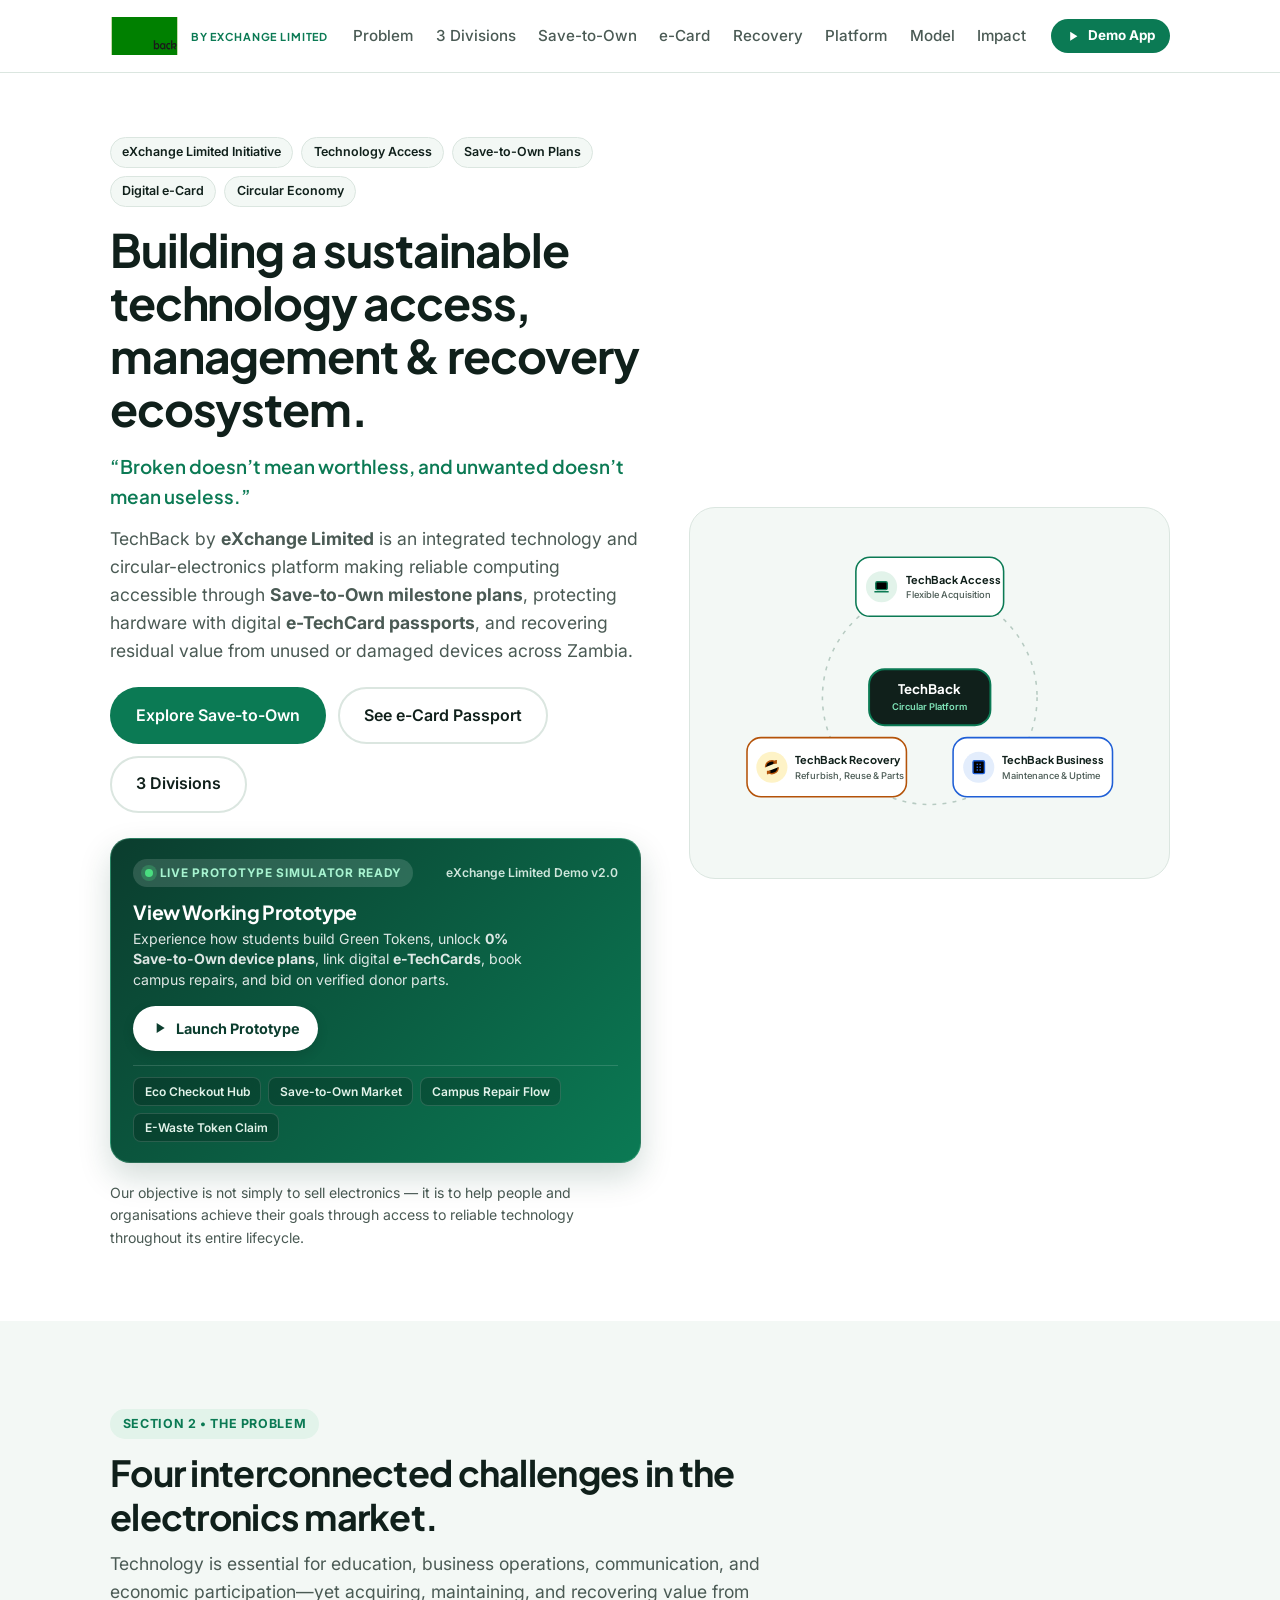
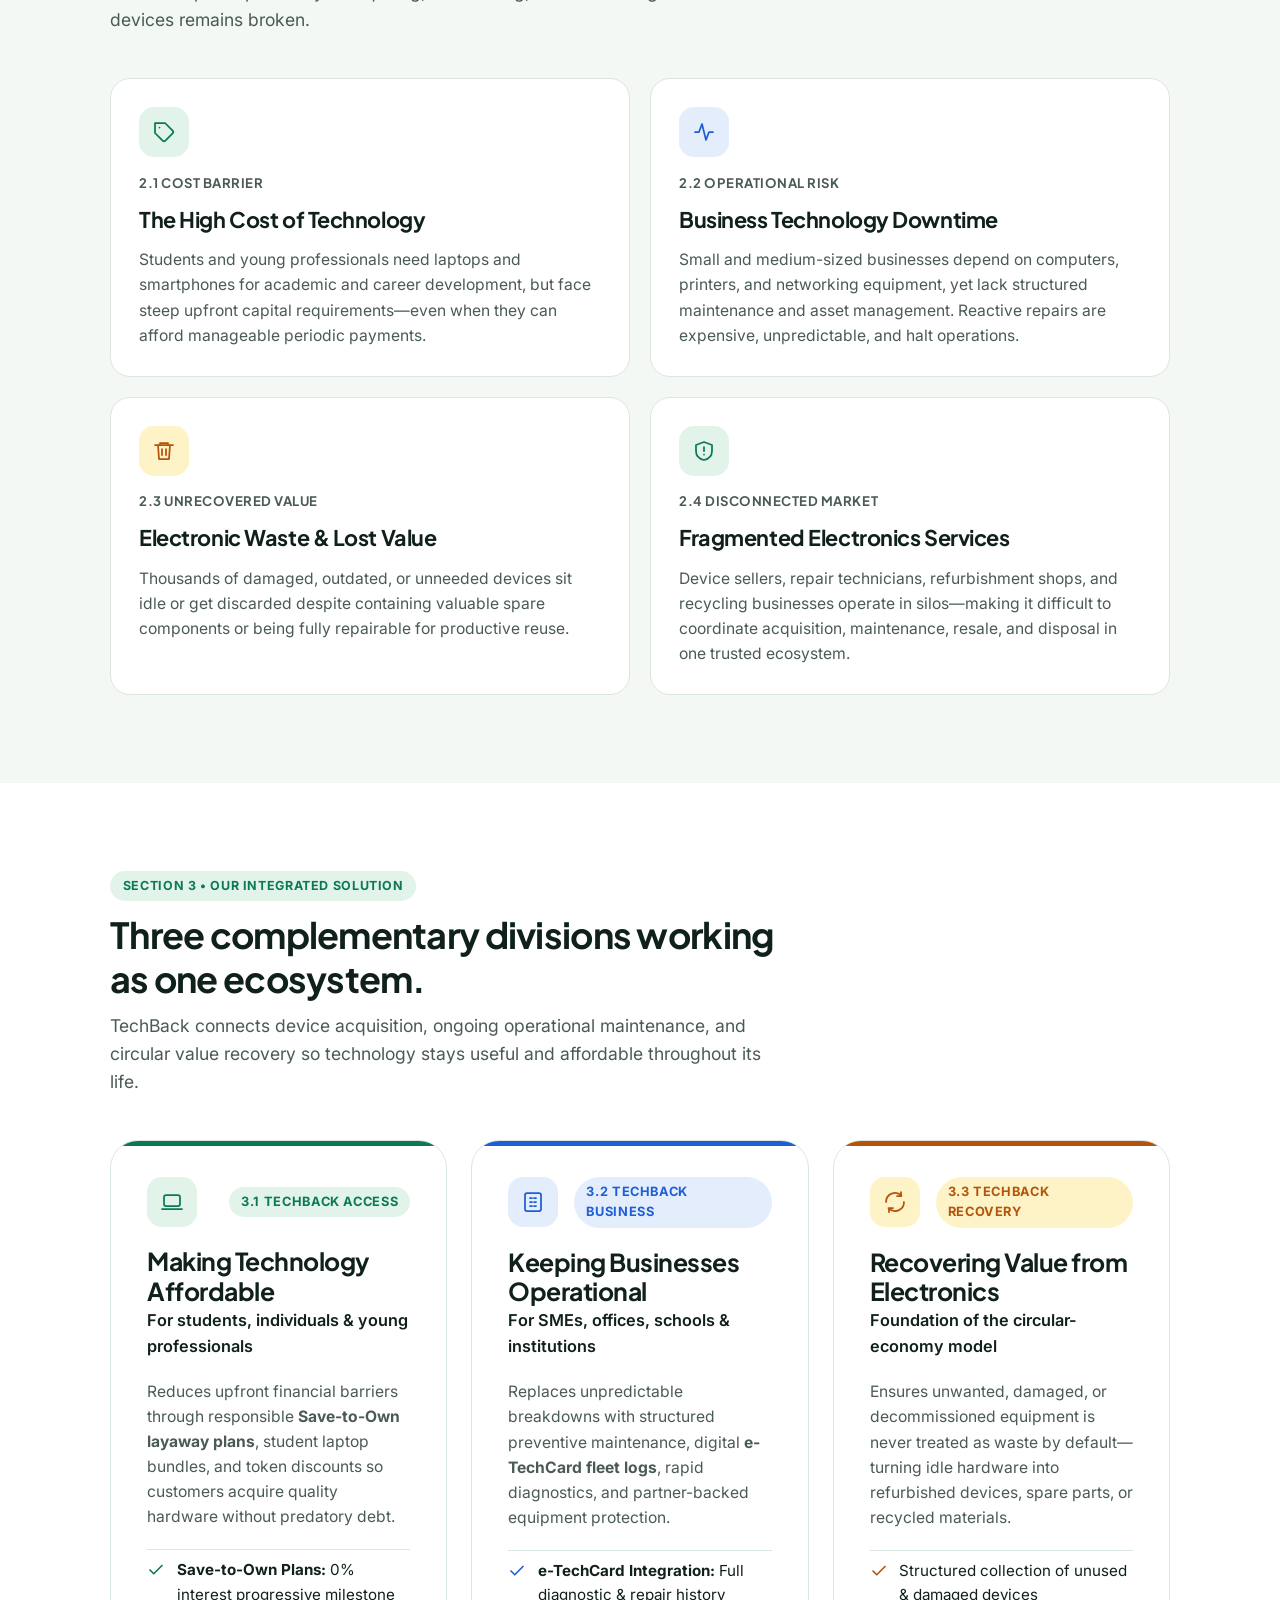
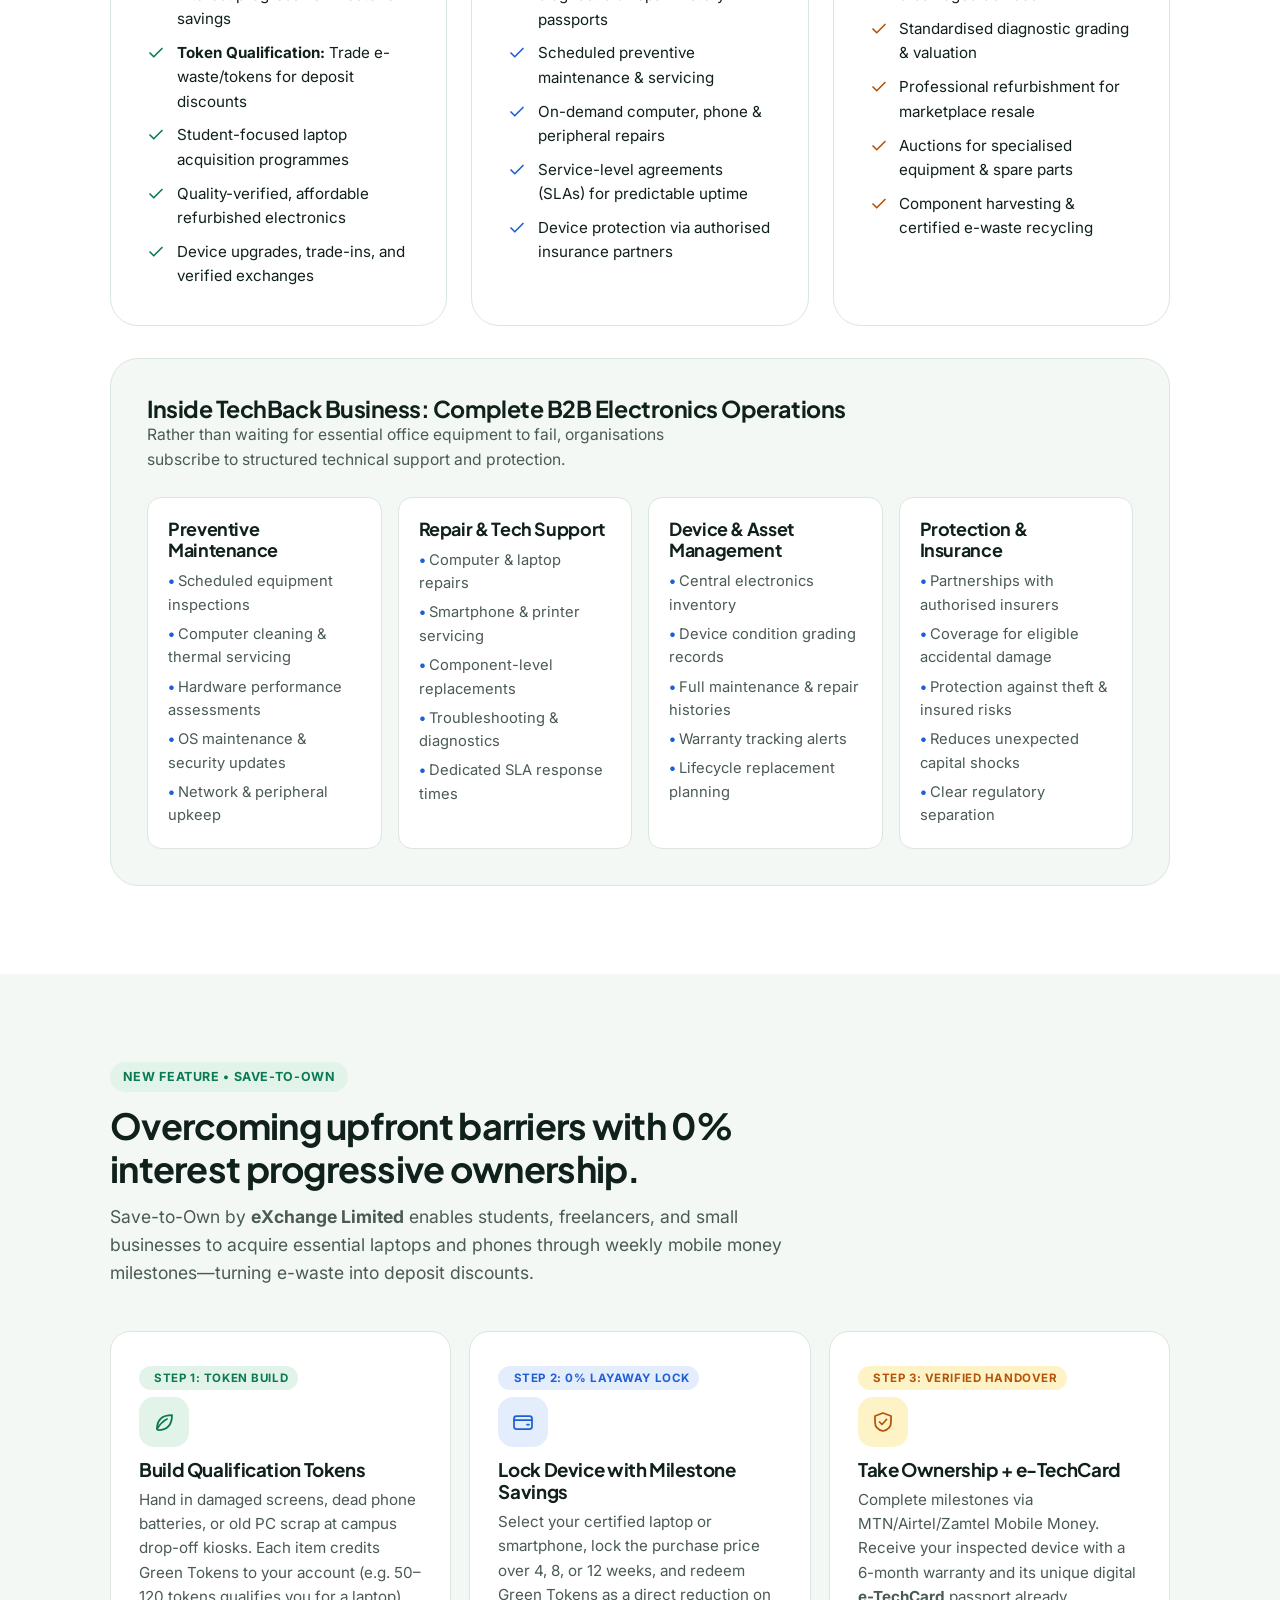
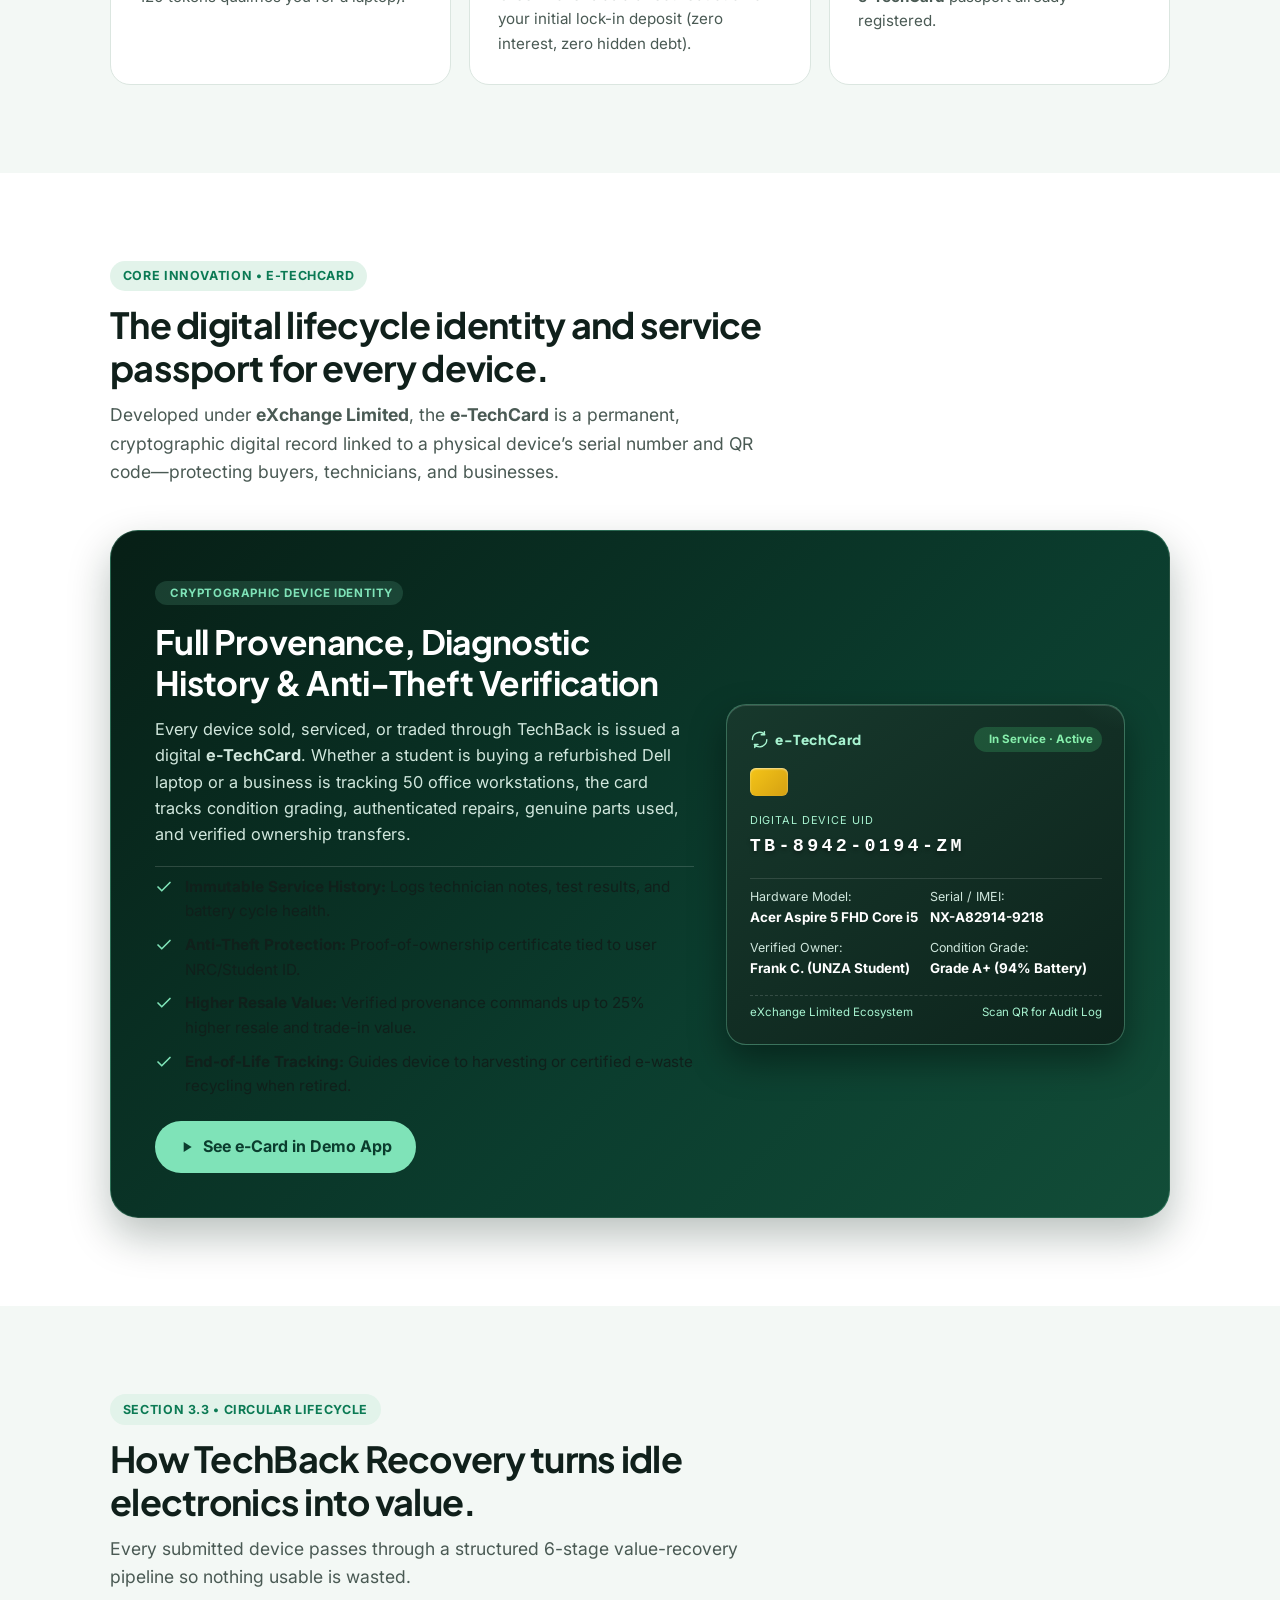
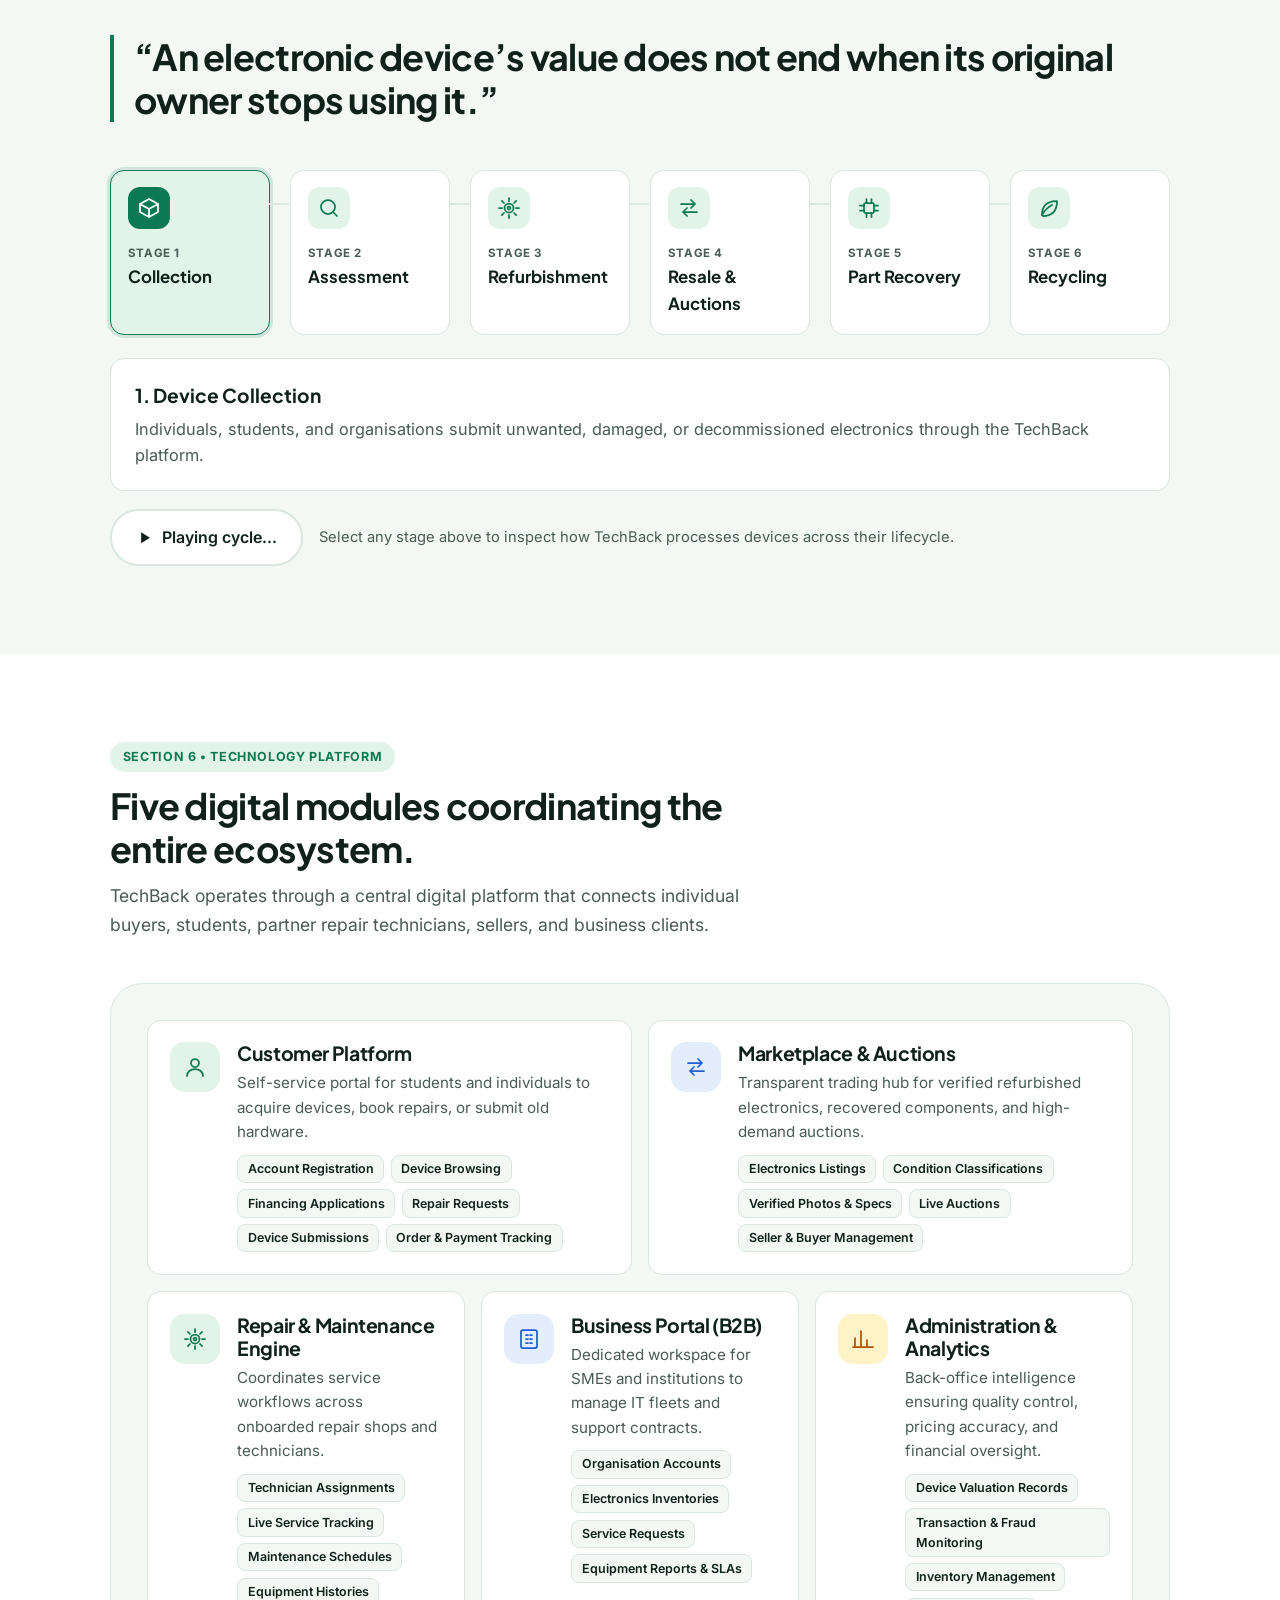
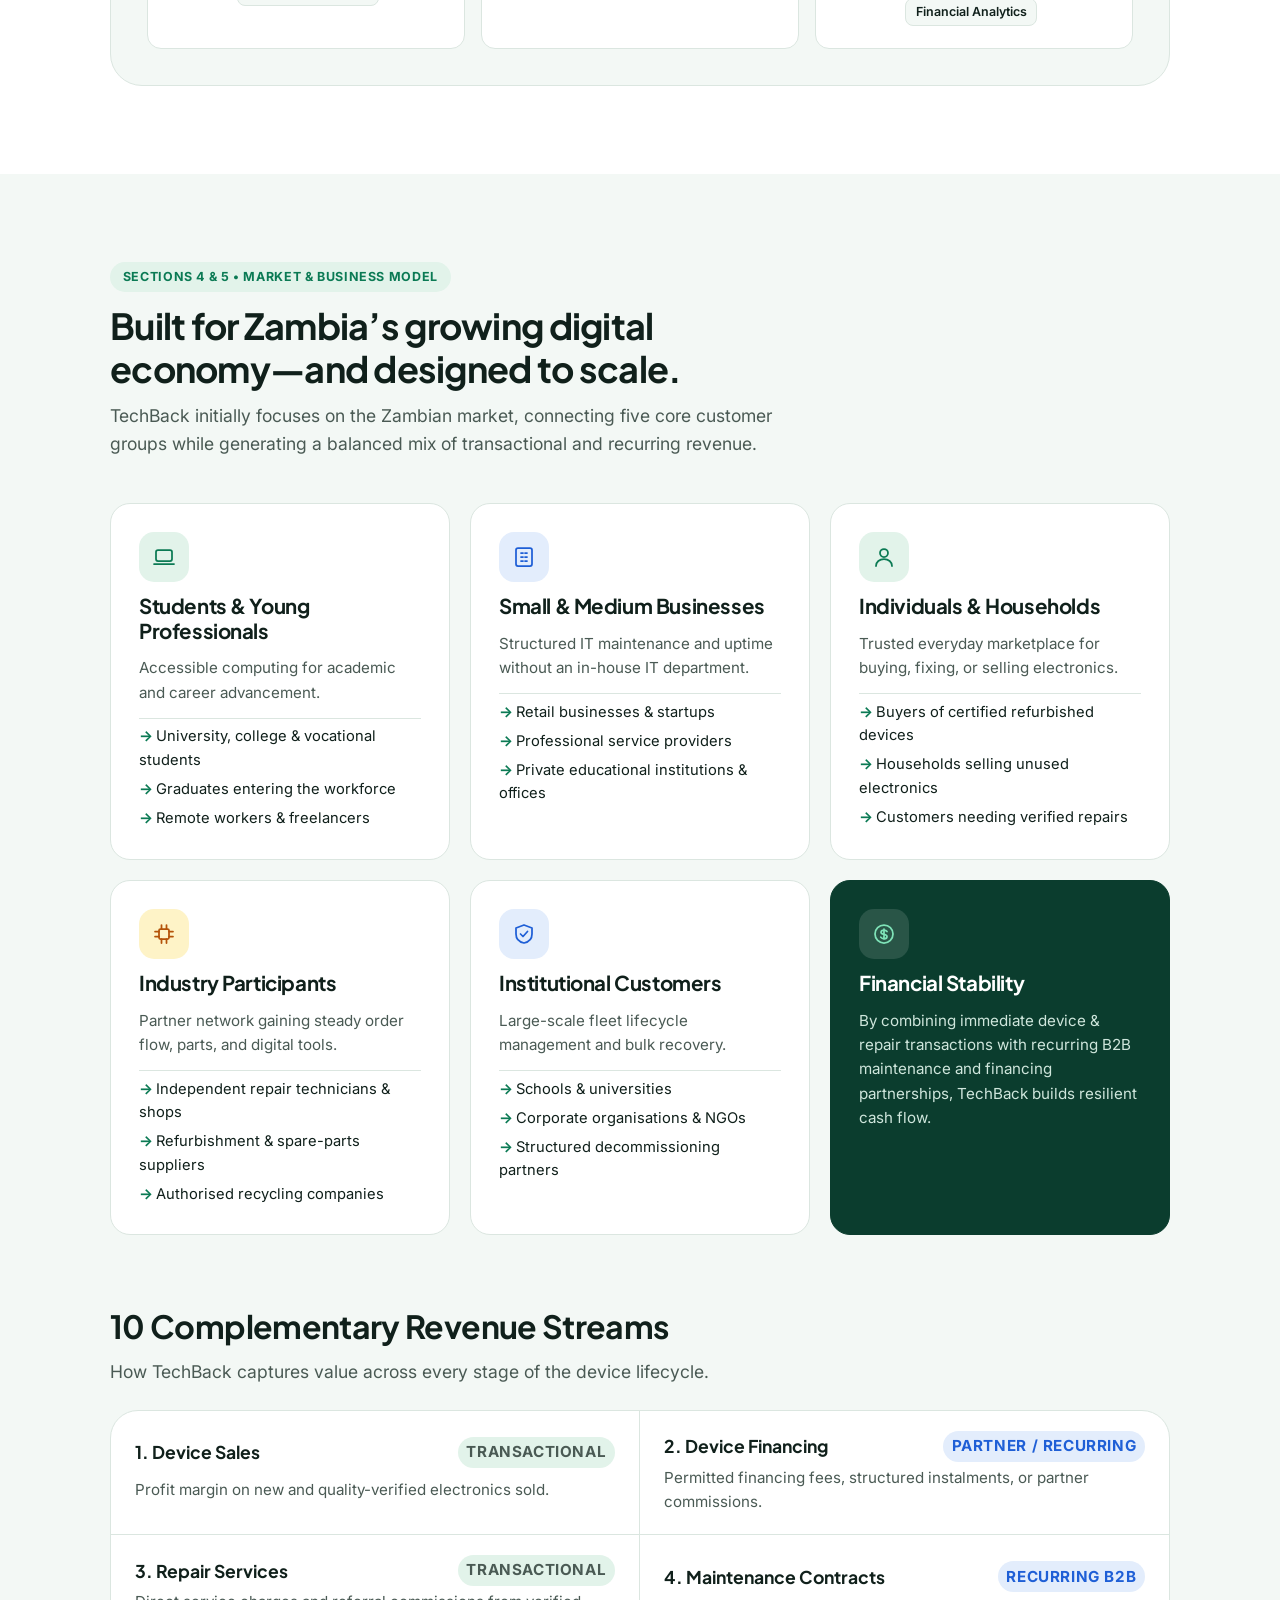
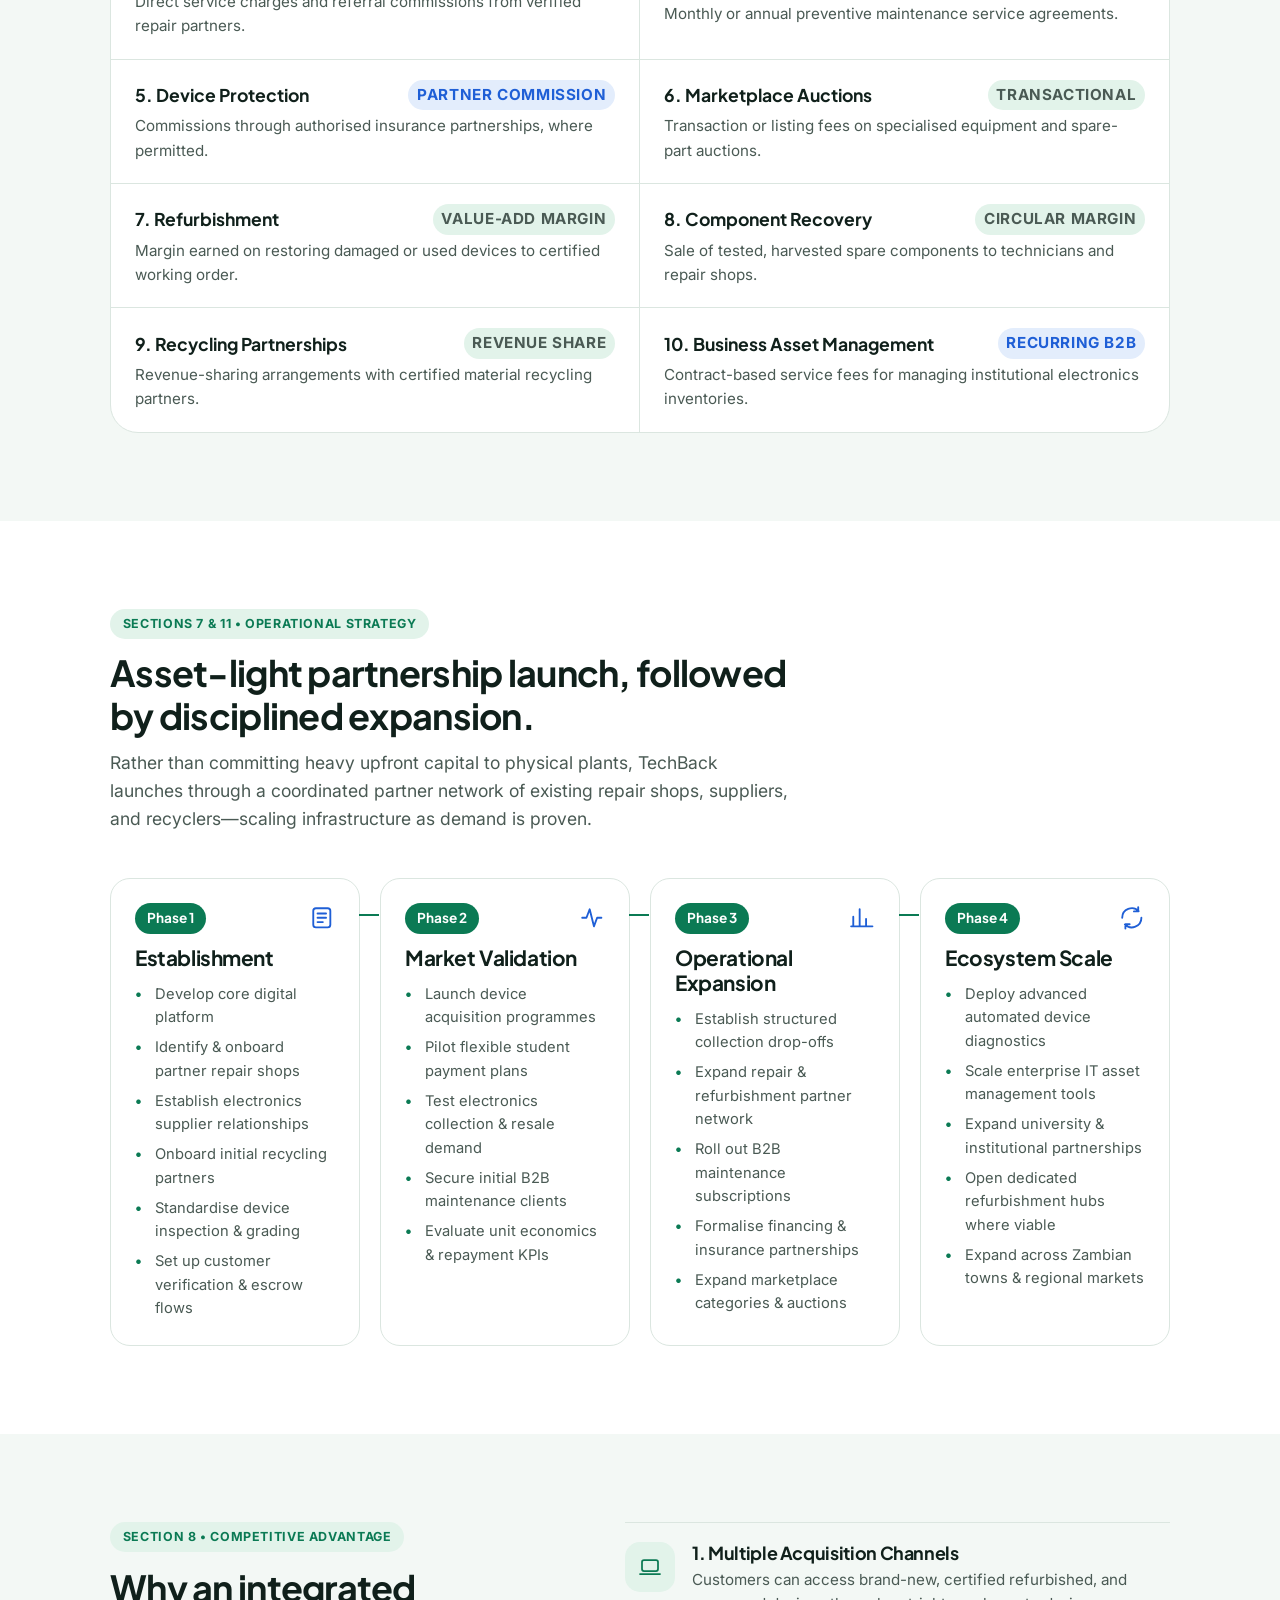
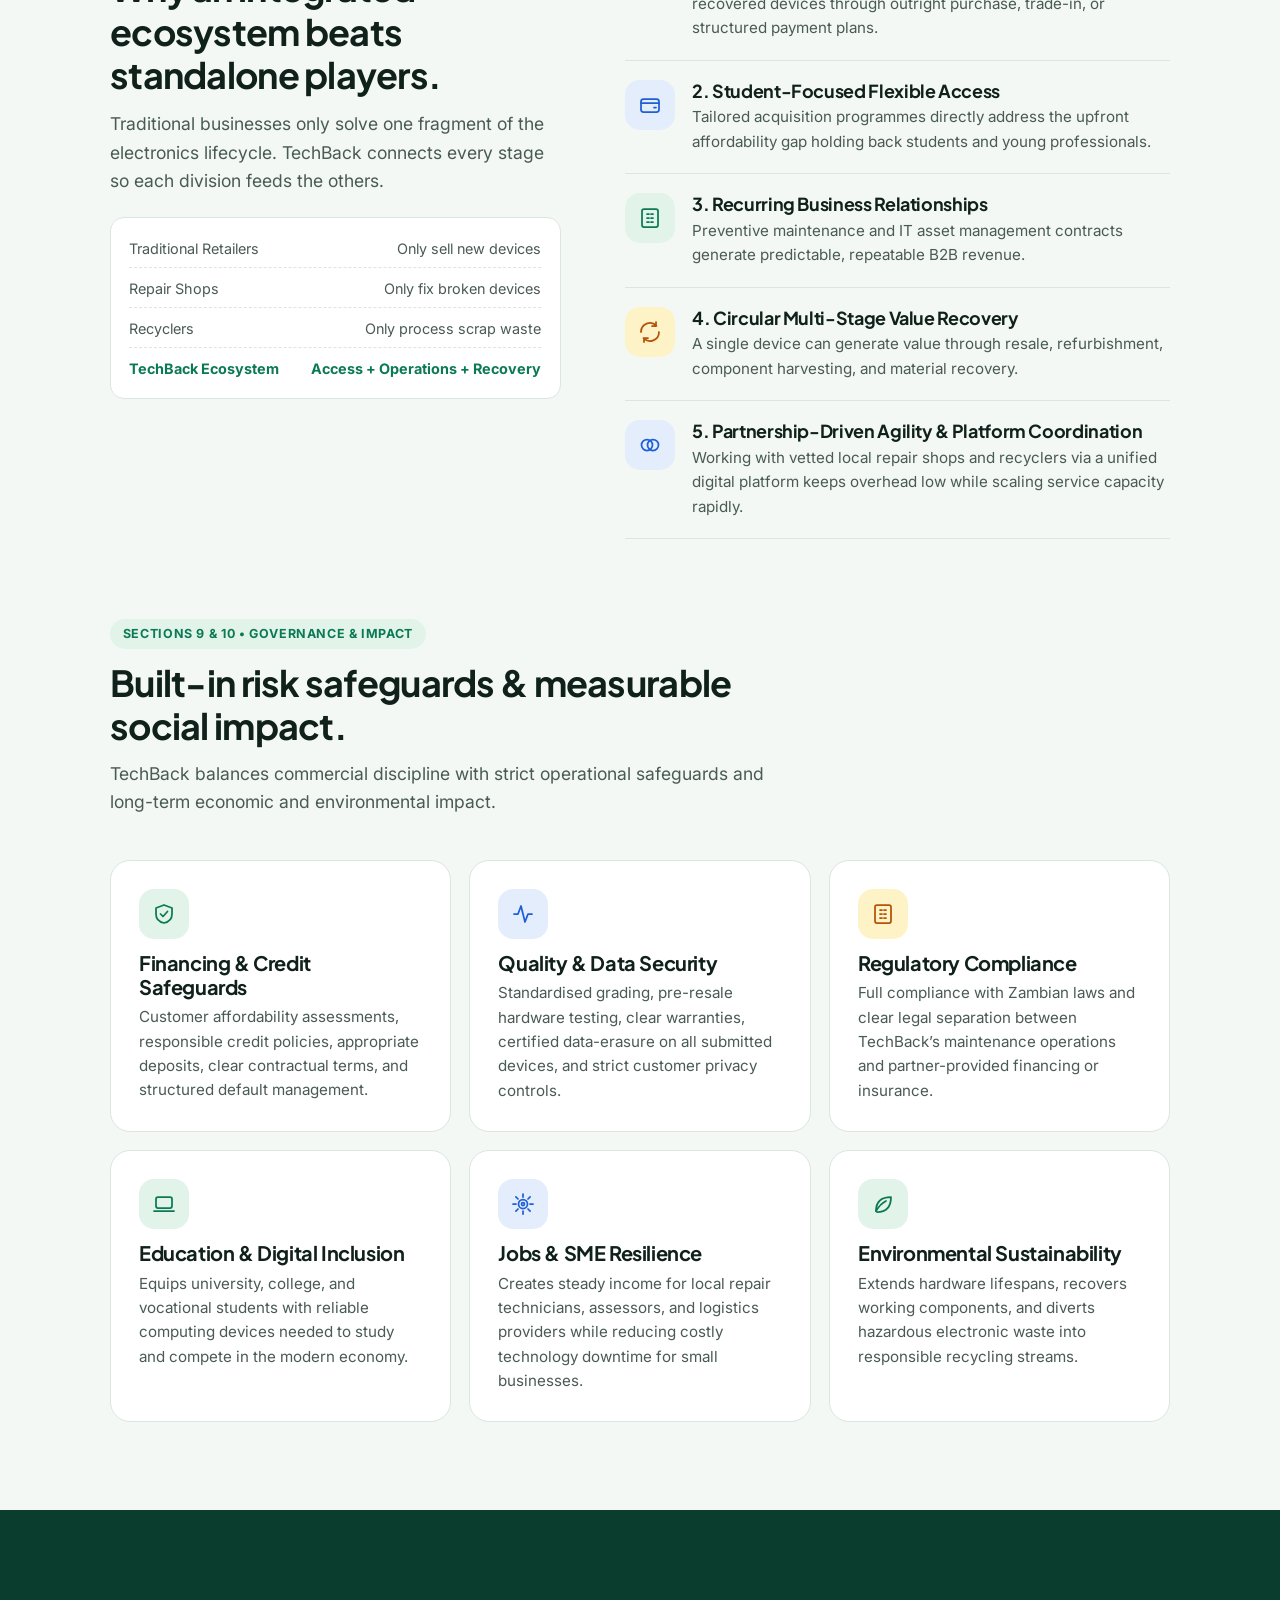
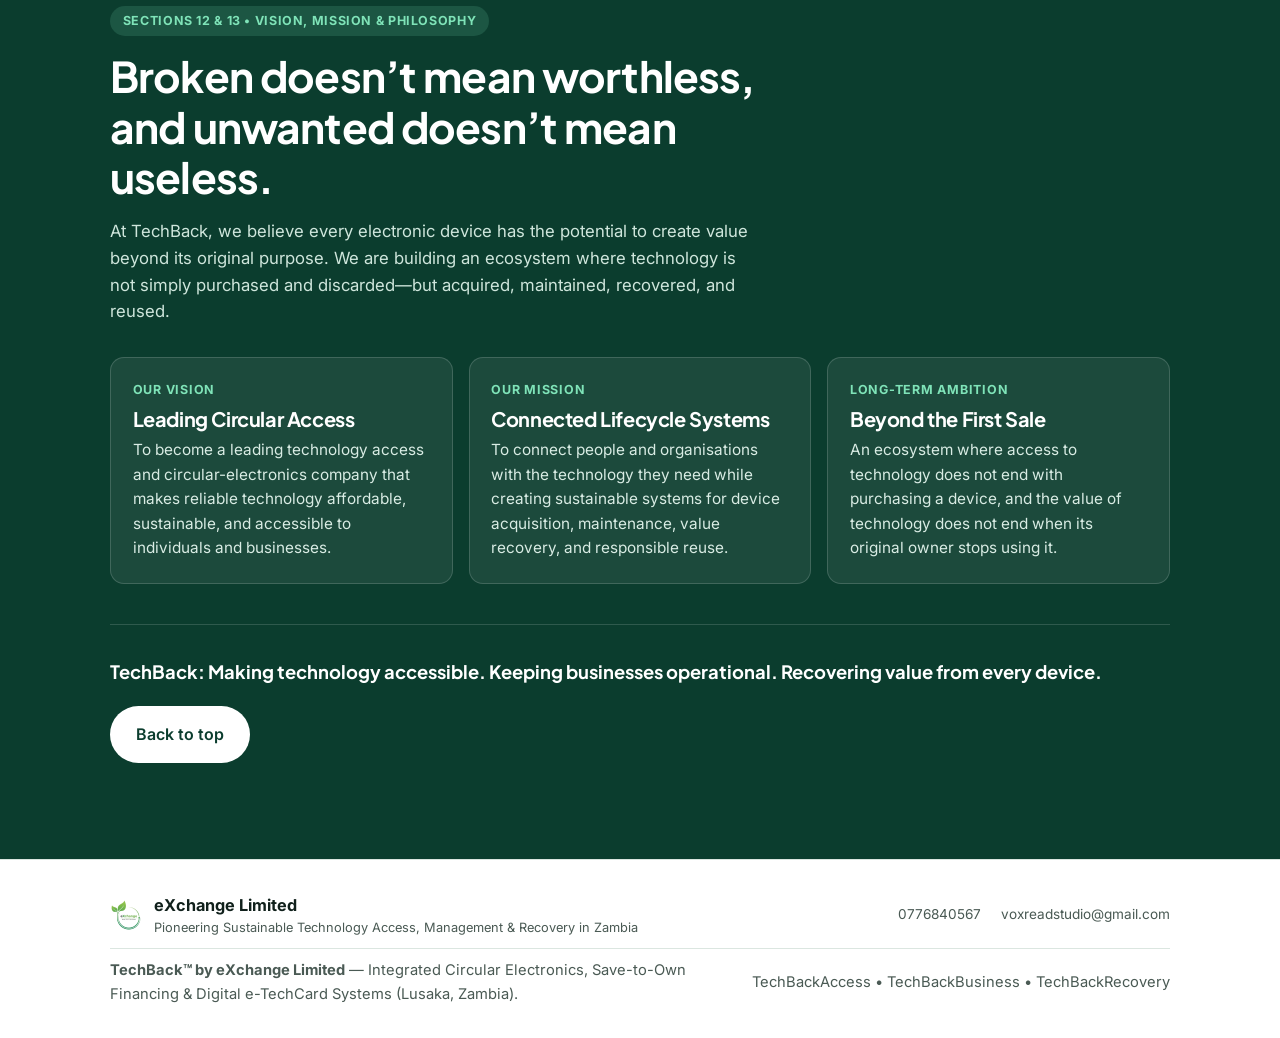
==== commit 970577f9: "Add official TechBack logos, eXchange Limited attribution, e-TechCard lifecycle passport, and Save-t" ====
--- a/web/index.html
+++ b/web/index.html
@@ -81,15 +81,23 @@
   .btn-light:hover { background: var(--green-soft); }
 
   /* Header */
-  .site-header { position: sticky; top: 0; z-index: 50; background: rgba(255,255,255,.92); backdrop-filter: blur(10px); -webkit-backdrop-filter: blur(10px); border-bottom: 1px solid var(--line); }
-  .bar { display: flex; align-items: center; justify-content: space-between; gap: 1rem; min-height: 68px; }
-  .brand { display: inline-flex; align-items: center; gap: .6rem; text-decoration: none; font-family: var(--display); font-weight: 800; font-size: 1.35rem; letter-spacing: -0.02em; }
-  .brand-mark { width: 34px; height: 34px; }
+  .site-header { position: sticky; top: 0; z-index: 50; background: rgba(255,255,255,.95); backdrop-filter: blur(10px); -webkit-backdrop-filter: blur(10px); border-bottom: 1px solid var(--line); }
+  .bar { display: flex; align-items: center; justify-content: space-between; gap: 1rem; min-height: 72px; }
+  .brand { display: inline-flex; align-items: center; gap: .75rem; text-decoration: none; font-family: var(--display); font-weight: 800; font-size: 1.35rem; letter-spacing: -0.02em; }
+  .brand-logo-img { height: 42px; width: auto; max-width: 190px; object-fit: contain; display: block; }
+  .brand-sub { font-size: .68rem; font-weight: 700; color: var(--green); text-transform: uppercase; letter-spacing: .08em; display: block; line-height: 1; margin-top: 2px; }
   .nav-links { display: none; gap: 1.4rem; }
   .nav-links a { text-decoration: none; color: var(--muted); font-weight: 500; font-size: .95rem; transition: color .15s; }
   .nav-links a:hover { color: var(--ink); }
   .bar-end { display: flex; align-items: center; gap: .75rem; }
   .badge { font-size: .78rem; font-weight: 600; color: var(--blue); background: var(--blue-soft); padding: .32rem .8rem; border-radius: 999px; white-space: nowrap; }
+  .btn-header-demo {
+    display: inline-flex; align-items: center; gap: .45rem;
+    background: var(--green); color: #fff; text-decoration: none;
+    font-size: .84rem; font-weight: 700; padding: .42rem .95rem;
+    border-radius: 999px; transition: background .15s, transform .15s;
+  }
+  .btn-header-demo:hover { background: var(--green-strong); transform: translateY(-1px); }
   .menu-btn { display: inline-grid; place-items: center; width: 44px; height: 44px; border-radius: 12px; border: 1px solid var(--line); background: #fff; cursor: pointer; }
   .menu-btn .i-close { display: none; }
   .menu-btn[aria-expanded="true"] .i-open { display: none; }
@@ -418,10 +426,124 @@
     .why-intro { position: sticky; top: 100px; }
   }
 
-  /* Risk Management & Impact Cards */
+  /* Dual Grid & e-Card Showcase Styling */
   .dual-grid { display: grid; gap: 1.15rem; }
   @media (min-width: 680px) { .dual-grid { grid-template-columns: repeat(2, 1fr); } }
   @media (min-width: 980px) { .dual-grid { grid-template-columns: repeat(3, 1fr); } }
+
+  .card-highlight-badge {
+    display: inline-flex; align-items: center; gap: .35rem;
+    font-size: .72rem; font-weight: 700; text-transform: uppercase; letter-spacing: .05em;
+    padding: .2rem .6rem; border-radius: 999px; width: fit-content; margin-bottom: .4rem;
+  }
+  .card-highlight-badge.green { background: var(--green-soft); color: var(--green); }
+  .card-highlight-badge.blue { background: var(--blue-soft); color: var(--blue); }
+  .card-highlight-badge.amber { background: var(--amber-soft); color: var(--amber); }
+
+  /* Digital e-TechCard Interactive Visual Mockup */
+  .ecard-showcase-panel {
+    background: linear-gradient(135deg, #071f16 0%, #0b3d2e 60%, #124d38 100%);
+    color: #fff;
+    border-radius: 28px;
+    padding: clamp(1.75rem, 4vw, 2.75rem);
+    margin-top: 2rem;
+    display: grid;
+    gap: 2rem;
+    box-shadow: 0 18px 42px rgba(7, 31, 22, 0.28);
+    border: 1px solid rgba(127, 227, 184, 0.25);
+  }
+  @media (min-width: 920px) {
+    .ecard-showcase-panel {
+      grid-template-columns: 1.15fr 0.85fr;
+      align-items: center;
+    }
+  }
+  .ecard-visual {
+    background: linear-gradient(145deg, #17382c 0%, #0d241c 100%);
+    border: 1.5px solid rgba(127, 227, 184, 0.35);
+    border-radius: 20px;
+    padding: 1.4rem;
+    box-shadow: 0 16px 36px rgba(0, 0, 0, 0.4), inset 0 1px 0 rgba(255, 255, 255, 0.15);
+    display: grid;
+    gap: 1rem;
+    position: relative;
+    overflow: hidden;
+  }
+  .ecard-visual::after {
+    content: "";
+    position: absolute;
+    top: -50%;
+    right: -30%;
+    width: 200px;
+    height: 200px;
+    background: radial-gradient(circle, rgba(127, 227, 184, 0.15) 0%, transparent 70%);
+    pointer-events: none;
+  }
+  .ecard-visual-top {
+    display: flex;
+    justify-content: space-between;
+    align-items: center;
+  }
+  .ecard-chip {
+    width: 38px;
+    height: 28px;
+    background: linear-gradient(135deg, #f5c518 0%, #d4a012 100%);
+    border-radius: 6px;
+    box-shadow: inset 0 1px 2px rgba(255, 255, 255, 0.6);
+  }
+  .ecard-logo-pill {
+    font-family: var(--display);
+    font-size: .85rem;
+    font-weight: 800;
+    letter-spacing: .04em;
+    color: #a7f3d0;
+    display: flex;
+    align-items: center;
+    gap: .4rem;
+  }
+  .ecard-number {
+    font-family: "Courier New", monospace;
+    font-size: 1.15rem;
+    letter-spacing: 0.18em;
+    color: #fff;
+    font-weight: 700;
+    text-shadow: 0 2px 4px rgba(0, 0, 0, 0.4);
+  }
+  .ecard-meta-grid {
+    display: grid;
+    grid-template-columns: repeat(2, 1fr);
+    gap: .6rem;
+    font-size: .78rem;
+    color: #cfe6dc;
+    padding-top: .5rem;
+    border-top: 1px solid rgba(255, 255, 255, 0.12);
+  }
+  .ecard-meta-grid b { color: #fff; display: block; font-size: .84rem; }
+  .ecard-status-pill {
+    display: inline-flex;
+    align-items: center;
+    gap: .35rem;
+    background: rgba(74, 222, 128, 0.2);
+    color: #86efac;
+    padding: .2rem .55rem;
+    border-radius: 999px;
+    font-size: .72rem;
+    font-weight: 700;
+    width: fit-content;
+  }
+
+  /* Footer Enterprise Bar */
+  .footer-parent {
+    margin-bottom: .6rem;
+    padding-bottom: .6rem;
+    border-bottom: 1px solid var(--line);
+    display: flex;
+    align-items: center;
+    justify-content: space-between;
+    flex-wrap: wrap;
+    gap: .75rem;
+  }
+  .footer-parent b { color: var(--ink); font-size: .95rem; }
 
   /* Closing / Vision & Mission */
   .closing { background: var(--deep); color: #fff; padding-block: clamp(3.75rem, 8vw, 6rem); }
@@ -485,24 +607,28 @@
 
 <header class="site-header">
   <div class="wrap bar">
-    <a class="brand" href="#top" aria-label="TechBack home">
-      <svg class="brand-mark" viewBox="0 0 32 32" aria-hidden="true">
-        <rect width="32" height="32" rx="9" fill="#0B7A54"/>
-        <path d="M8 12h14m-4-4 4 4-4 4M24 20H10m4-4-4 4 4 4" fill="none" stroke="#fff" stroke-width="2.4" stroke-linecap="round" stroke-linejoin="round"/>
-      </svg>
-      TechBack
+    <a class="brand" href="#top" aria-label="TechBack by eXchange Limited">
+      <img src="images/techback-logo-full-color.svg" alt="TechBack Logo" class="brand-logo-img">
+      <div>
+        <span class="sr">TechBack</span>
+        <span class="brand-sub">by eXchange Limited</span>
+      </div>
     </a>
     <nav class="nav-links" aria-label="Primary">
       <a href="#problem">Problem</a>
       <a href="#divisions">3 Divisions</a>
-      <a href="#recovery">Recovery Cycle</a>
+      <a href="#save-to-own">Save-to-Own</a>
+      <a href="#ecard">e-Card</a>
+      <a href="#recovery">Recovery</a>
       <a href="#platform">Platform</a>
-      <a href="#market">Market &amp; Model</a>
-      <a href="#roadmap">Roadmap</a>
+      <a href="#market">Model</a>
       <a href="#impact">Impact</a>
     </nav>
     <div class="bar-end">
-      <span class="badge">Business Proposal</span>
+      <a class="btn-header-demo" href="demo/index.html">
+        <svg class="i" style="width:.9rem;height:.9rem;fill:currentColor;stroke:none"><use href="#i-play"/></svg>
+        Demo App
+      </a>
       <button class="menu-btn" id="menu-btn" aria-expanded="false" aria-controls="mobile-nav" aria-label="Toggle menu">
         <svg class="i i-open"><use href="#i-menu"/></svg>
         <svg class="i i-close"><use href="#i-close"/></svg>
@@ -513,12 +639,13 @@
     <div class="wrap">
       <a href="#problem">The Problem</a>
       <a href="#divisions">Three Core Divisions</a>
+      <a href="#save-to-own">Save-to-Own &amp; Access</a>
+      <a href="#ecard">e-TechCard Lifecycle Passport</a>
       <a href="#recovery">Circular Recovery Flow</a>
       <a href="#platform">Technology Platform</a>
       <a href="#market">Target Market &amp; Revenue</a>
-      <a href="#roadmap">Operational Strategy</a>
       <a href="#impact">Advantage &amp; Impact</a>
-      <a href="demo/index.html" style="color:var(--green);font-weight:700;">▶ View Working Prototype</a>
+      <a href="demo/index.html" style="color:var(--green);font-weight:700;">▶ View Working Prototype (Eco &amp; Market)</a>
     </div>
   </nav>
 </header>
@@ -530,28 +657,31 @@
     <div class="wrap hero-grid">
       <div>
         <div class="hero-pills">
+          <span class="hero-pill">eXchange Limited Initiative</span>
           <span class="hero-pill">Technology Access</span>
-          <span class="hero-pill">Electronics Operations</span>
+          <span class="hero-pill">Save-to-Own Plans</span>
+          <span class="hero-pill">Digital e-Card</span>
           <span class="hero-pill">Circular Economy</span>
         </div>
         <h1>Building a sustainable technology access, management &amp; recovery ecosystem.</h1>
         <p class="hero-tagline">“Broken doesn’t mean worthless, and unwanted doesn’t mean useless.”</p>
-        <p class="lead">TechBack is an integrated technology and circular-electronics platform designed to make reliable devices accessible for students and individuals, keep businesses operational with zero downtime, and recover economic value from unused or damaged electronics.</p>
+        <p class="lead">TechBack by <b>eXchange Limited</b> is an integrated technology and circular-electronics platform making reliable computing accessible through <b>Save-to-Own milestone plans</b>, protecting hardware with digital <b>e-TechCard passports</b>, and recovering residual value from unused or damaged devices across Zambia.</p>
         <div class="hero-actions">
-          <a class="btn btn-primary" href="#divisions">Explore the 3 Divisions</a>
-          <a class="btn btn-ghost" href="#recovery">Circular Lifecycle</a>
+          <a class="btn btn-primary" href="#save-to-own">Explore Save-to-Own</a>
+          <a class="btn btn-ghost" href="#ecard">See e-Card Passport</a>
+          <a class="btn btn-ghost" href="#divisions">3 Divisions</a>
         </div>
 
         <!-- Eye-catching Working Prototype Showcase Card -->
         <div class="proto-card" role="region" aria-label="Interactive Working Prototype">
           <div class="proto-card-top">
-            <span class="proto-live"><span class="proto-dot"></span> Interactive Simulation Ready</span>
-            <span style="font-size:.76rem;color:#cfe6dc;font-weight:600;">ZMW &amp; Green Tokens Live Demo</span>
+            <span class="proto-live"><span class="proto-dot"></span> Live Prototype Simulator Ready</span>
+            <span style="font-size:.76rem;color:#cfe6dc;font-weight:600;">eXchange Limited Demo v2.0</span>
           </div>
           <div class="proto-card-body">
             <div class="proto-card-text">
               <h3>View Working Prototype</h3>
-              <p>Experience how students and customers build Green Tokens, unlock 0% Save-to-Own device plans, book repairs, and bid on donor parts.</p>
+              <p>Experience how students build Green Tokens, unlock <b>0% Save-to-Own device plans</b>, link digital <b>e-TechCards</b>, book campus repairs, and bid on verified donor parts.</p>
             </div>
             <a class="proto-cta" href="demo/index.html">
               <svg class="i" style="width:1rem;height:1rem;fill:currentColor;stroke:none"><use href="#i-play"/></svg>
@@ -678,13 +808,13 @@
             <h3>Making Technology Affordable</h3>
             <p class="division-sub">For students, individuals &amp; young professionals</p>
           </div>
-          <p>Reduces upfront financial barriers so customers can acquire quality new or refurbished devices matched to their needs and budget through responsible payment models.</p>
+          <p>Reduces upfront financial barriers through responsible <b>Save-to-Own layaway plans</b>, student laptop bundles, and token discounts so customers acquire quality hardware without predatory debt.</p>
           <ul class="check-list">
-            <li><svg class="i"><use href="#i-check"/></svg><span>Flexible device payment &amp; instalment arrangements</span></li>
+            <li><svg class="i"><use href="#i-check"/></svg><span><b>Save-to-Own Plans:</b> 0% interest progressive milestone savings</span></li>
+            <li><svg class="i"><use href="#i-check"/></svg><span><b>Token Qualification:</b> Trade e-waste/tokens for deposit discounts</span></li>
             <li><svg class="i"><use href="#i-check"/></svg><span>Student-focused laptop acquisition programmes</span></li>
             <li><svg class="i"><use href="#i-check"/></svg><span>Quality-verified, affordable refurbished electronics</span></li>
-            <li><svg class="i"><use href="#i-check"/></svg><span>Device upgrades, trade-ins, and exchanges</span></li>
-            <li><svg class="i"><use href="#i-check"/></svg><span>Access to verified sellers and financing partners</span></li>
+            <li><svg class="i"><use href="#i-check"/></svg><span>Device upgrades, trade-ins, and verified exchanges</span></li>
           </ul>
         </article>
 
@@ -698,11 +828,11 @@
             <h3>Keeping Businesses Operational</h3>
             <p class="division-sub">For SMEs, offices, schools &amp; institutions</p>
           </div>
-          <p>Replaces unpredictable breakdowns with structured preventive maintenance, rapid diagnostics, lifecycle asset tracking, and partner-backed equipment protection.</p>
+          <p>Replaces unpredictable breakdowns with structured preventive maintenance, digital <b>e-TechCard fleet logs</b>, rapid diagnostics, and partner-backed equipment protection.</p>
           <ul class="check-list">
+            <li><svg class="i"><use href="#i-check"/></svg><span><b>e-TechCard Integration:</b> Full diagnostic &amp; repair history passports</span></li>
             <li><svg class="i"><use href="#i-check"/></svg><span>Scheduled preventive maintenance &amp; servicing</span></li>
             <li><svg class="i"><use href="#i-check"/></svg><span>On-demand computer, phone &amp; peripheral repairs</span></li>
-            <li><svg class="i"><use href="#i-check"/></svg><span>IT inventory, condition &amp; warranty asset management</span></li>
             <li><svg class="i"><use href="#i-check"/></svg><span>Service-level agreements (SLAs) for predictable uptime</span></li>
             <li><svg class="i"><use href="#i-check"/></svg><span>Device protection via authorised insurance partners</span></li>
           </ul>
@@ -783,7 +913,124 @@
     </div>
   </section>
 
-  <!-- 4. Interactive Circular Recovery Walkthrough -->
+  <!-- 4. Save-to-Own Feature Deep Dive -->
+  <section class="section section--mist" id="save-to-own">
+    <div class="wrap">
+      <div class="section-head">
+        <span class="eyebrow">New Feature • Save-to-Own</span>
+        <h2>Overcoming upfront barriers with 0% interest progressive ownership.</h2>
+        <p class="lead">Save-to-Own by <b>eXchange Limited</b> enables students, freelancers, and small businesses to acquire essential laptops and phones through weekly mobile money milestones—turning e-waste into deposit discounts.</p>
+      </div>
+
+      <div class="dual-grid" style="grid-template-columns: repeat(auto-fit, minmax(290px, 1fr));">
+        <article class="card">
+          <div class="card-highlight-badge green"><i class="fa-solid fa-coins"></i> Step 1: Token Build</div>
+          <div class="icon-tile" style="margin-bottom:.75rem;"><svg class="i"><use href="#i-leaf"/></svg></div>
+          <h3>Build Qualification Tokens</h3>
+          <p style="color:var(--muted); font-size:.95rem; margin-top:.4rem;">Hand in damaged screens, dead phone batteries, or old PC scrap at campus drop-off kiosks. Each item credits Green Tokens to your account (e.g. 50–120 tokens qualifies you for a laptop).</p>
+        </article>
+
+        <article class="card">
+          <div class="card-highlight-badge blue"><i class="fa-solid fa-piggy-bank"></i> Step 2: 0% Layaway Lock</div>
+          <div class="icon-tile blue" style="margin-bottom:.75rem;"><svg class="i"><use href="#i-wallet"/></svg></div>
+          <h3>Lock Device with Milestone Savings</h3>
+          <p style="color:var(--muted); font-size:.95rem; margin-top:.4rem;">Select your certified laptop or smartphone, lock the purchase price over 4, 8, or 12 weeks, and redeem Green Tokens as a direct reduction on your initial lock-in deposit (zero interest, zero hidden debt).</p>
+        </article>
+
+        <article class="card">
+          <div class="card-highlight-badge amber"><i class="fa-solid fa-circle-check"></i> Step 3: Verified Handover</div>
+          <div class="icon-tile amber" style="margin-bottom:.75rem;"><svg class="i"><use href="#i-shield-check"/></svg></div>
+          <h3>Take Ownership + e-TechCard</h3>
+          <p style="color:var(--muted); font-size:.95rem; margin-top:.4rem;">Complete milestones via MTN/Airtel/Zamtel Mobile Money. Receive your inspected device with a 6-month warranty and its unique digital <b>e-TechCard</b> passport already registered.</p>
+        </article>
+      </div>
+    </div>
+  </section>
+
+  <!-- 5. Digital e-TechCard Lifecycle Passport -->
+  <section class="section" id="ecard">
+    <div class="wrap">
+      <div class="section-head">
+        <span class="eyebrow">Core Innovation • e-TechCard</span>
+        <h2>The digital lifecycle identity and service passport for every device.</h2>
+        <p class="lead">Developed under <b>eXchange Limited</b>, the <b>e-TechCard</b> is a permanent, cryptographic digital record linked to a physical device’s serial number and QR code—protecting buyers, technicians, and businesses.</p>
+      </div>
+
+      <div class="ecard-showcase-panel">
+        <div>
+          <span class="card-highlight-badge green" style="background:rgba(127,227,184,.15); color:#7fe3b8;">
+            <i class="fa-solid fa-id-card"></i> Cryptographic Device Identity
+          </span>
+          <h3 style="font-size:clamp(1.5rem, 3.2vw, 2.1rem); color:#fff; margin:.6rem 0 .9rem;">
+            Full Provenance, Diagnostic History &amp; Anti-Theft Verification
+          </h3>
+          <p style="color:#d1e7dd; font-size:1.02rem; line-height:1.6; margin-bottom:1.2rem;">
+            Every device sold, serviced, or traded through TechBack is issued a digital <b>e-TechCard</b>. Whether a student is buying a refurbished Dell laptop or a business is tracking 50 office workstations, the card tracks condition grading, authenticated repairs, genuine parts used, and verified ownership transfers.
+          </p>
+
+          <ul class="check-list" style="border-color:rgba(255,255,255,.15); color:#fff;">
+            <li><svg class="i" style="color:#7fe3b8;"><use href="#i-check"/></svg><span><b>Immutable Service History:</b> Logs technician notes, test results, and battery cycle health.</span></li>
+            <li><svg class="i" style="color:#7fe3b8;"><use href="#i-check"/></svg><span><b>Anti-Theft Protection:</b> Proof-of-ownership certificate tied to user NRC/Student ID.</span></li>
+            <li><svg class="i" style="color:#7fe3b8;"><use href="#i-check"/></svg><span><b>Higher Resale Value:</b> Verified provenance commands up to 25% higher resale and trade-in value.</span></li>
+            <li><svg class="i" style="color:#7fe3b8;"><use href="#i-check"/></svg><span><b>End-of-Life Tracking:</b> Guides device to harvesting or certified e-waste recycling when retired.</span></li>
+          </ul>
+
+          <div style="margin-top:1.4rem;">
+            <a class="btn btn-primary" href="demo/index.html" style="background:#7fe3b8; color:#0b3d2e; border:none; font-weight:700;">
+              <svg class="i" style="width:1rem;height:1rem;fill:currentColor;stroke:none"><use href="#i-play"/></svg>
+              See e-Card in Demo App
+            </a>
+          </div>
+        </div>
+
+        <!-- e-TechCard Visual Representation -->
+        <div class="ecard-visual">
+          <div class="ecard-visual-top">
+            <div class="ecard-logo-pill">
+              <svg class="i" style="width:1.2rem;height:1.2rem;"><use href="#i-refresh"/></svg>
+              e-TechCard
+            </div>
+            <span class="ecard-status-pill">
+              <i class="fa-solid fa-circle-check"></i> In Service · Active
+            </span>
+          </div>
+
+          <div class="ecard-chip"></div>
+
+          <div>
+            <div style="font-size:.68rem; text-transform:uppercase; letter-spacing:.08em; color:#a7f3d0; margin-bottom:3px;">Digital Device UID</div>
+            <div class="ecard-number">TB-8942-0194-ZM</div>
+          </div>
+
+          <div class="ecard-meta-grid">
+            <div>
+              <span>Hardware Model:</span>
+              <b>Acer Aspire 5 FHD Core i5</b>
+            </div>
+            <div>
+              <span>Serial / IMEI:</span>
+              <b>NX-A82914-9218</b>
+            </div>
+            <div>
+              <span>Verified Owner:</span>
+              <b>Frank C. (UNZA Student)</b>
+            </div>
+            <div>
+              <span>Condition Grade:</span>
+              <b>Grade A+ (94% Battery)</b>
+            </div>
+          </div>
+
+          <div style="display:flex; justify-content:space-between; align-items:center; font-size:.72rem; color:#a7f3d0; padding-top:.4rem; border-top:1px dashed rgba(255,255,255,.15);">
+            <span>eXchange Limited Ecosystem</span>
+            <span>Scan QR for Audit Log</span>
+          </div>
+        </div>
+      </div>
+    </div>
+  </section>
+
+  <!-- 6. Interactive Circular Recovery Walkthrough -->
   <section class="section section--mist" id="recovery">
     <div class="wrap">
       <div class="section-head">
@@ -1256,9 +1503,24 @@
 </main>
 
 <footer class="site-footer">
-  <div class="wrap foot">
-    <p><strong>TechBack Business Proposal</strong> — Building a Sustainable Technology Access, Management and Recovery Ecosystem (Zambia &amp; Beyond).</p>
-    <p>TechBackAccess • TechBackBusiness • TechBackRecovery</p>
+  <div class="wrap">
+    <div class="footer-parent">
+      <div style="display:flex; align-items:center; gap:.75rem;">
+        <img src="images/exchange-logo.webp" alt="eXchange Limited Logo" style="height:32px; width:auto; border-radius:6px; object-fit:contain;">
+        <div>
+          <b style="font-size:1.02rem;">eXchange Limited</b>
+          <span style="font-size:.8rem; color:var(--muted); display:block;">Pioneering Sustainable Technology Access, Management &amp; Recovery in Zambia</span>
+        </div>
+      </div>
+      <div style="font-size:.85rem; color:var(--muted); display:flex; gap:1.25rem; flex-wrap:wrap;">
+        <span><i class="fa-solid fa-phone" style="color:var(--green);"></i> 0776840567</span>
+        <span><i class="fa-solid fa-envelope" style="color:var(--green);"></i> voxreadstudio@gmail.com</span>
+      </div>
+    </div>
+    <div class="foot">
+      <p><strong>TechBack™ by eXchange Limited</strong> — Integrated Circular Electronics, Save-to-Own Financing &amp; Digital e-TechCard Systems (Lusaka, Zambia).</p>
+      <p>TechBackAccess • TechBackBusiness • TechBackRecovery</p>
+    </div>
   </div>
 </footer>
 
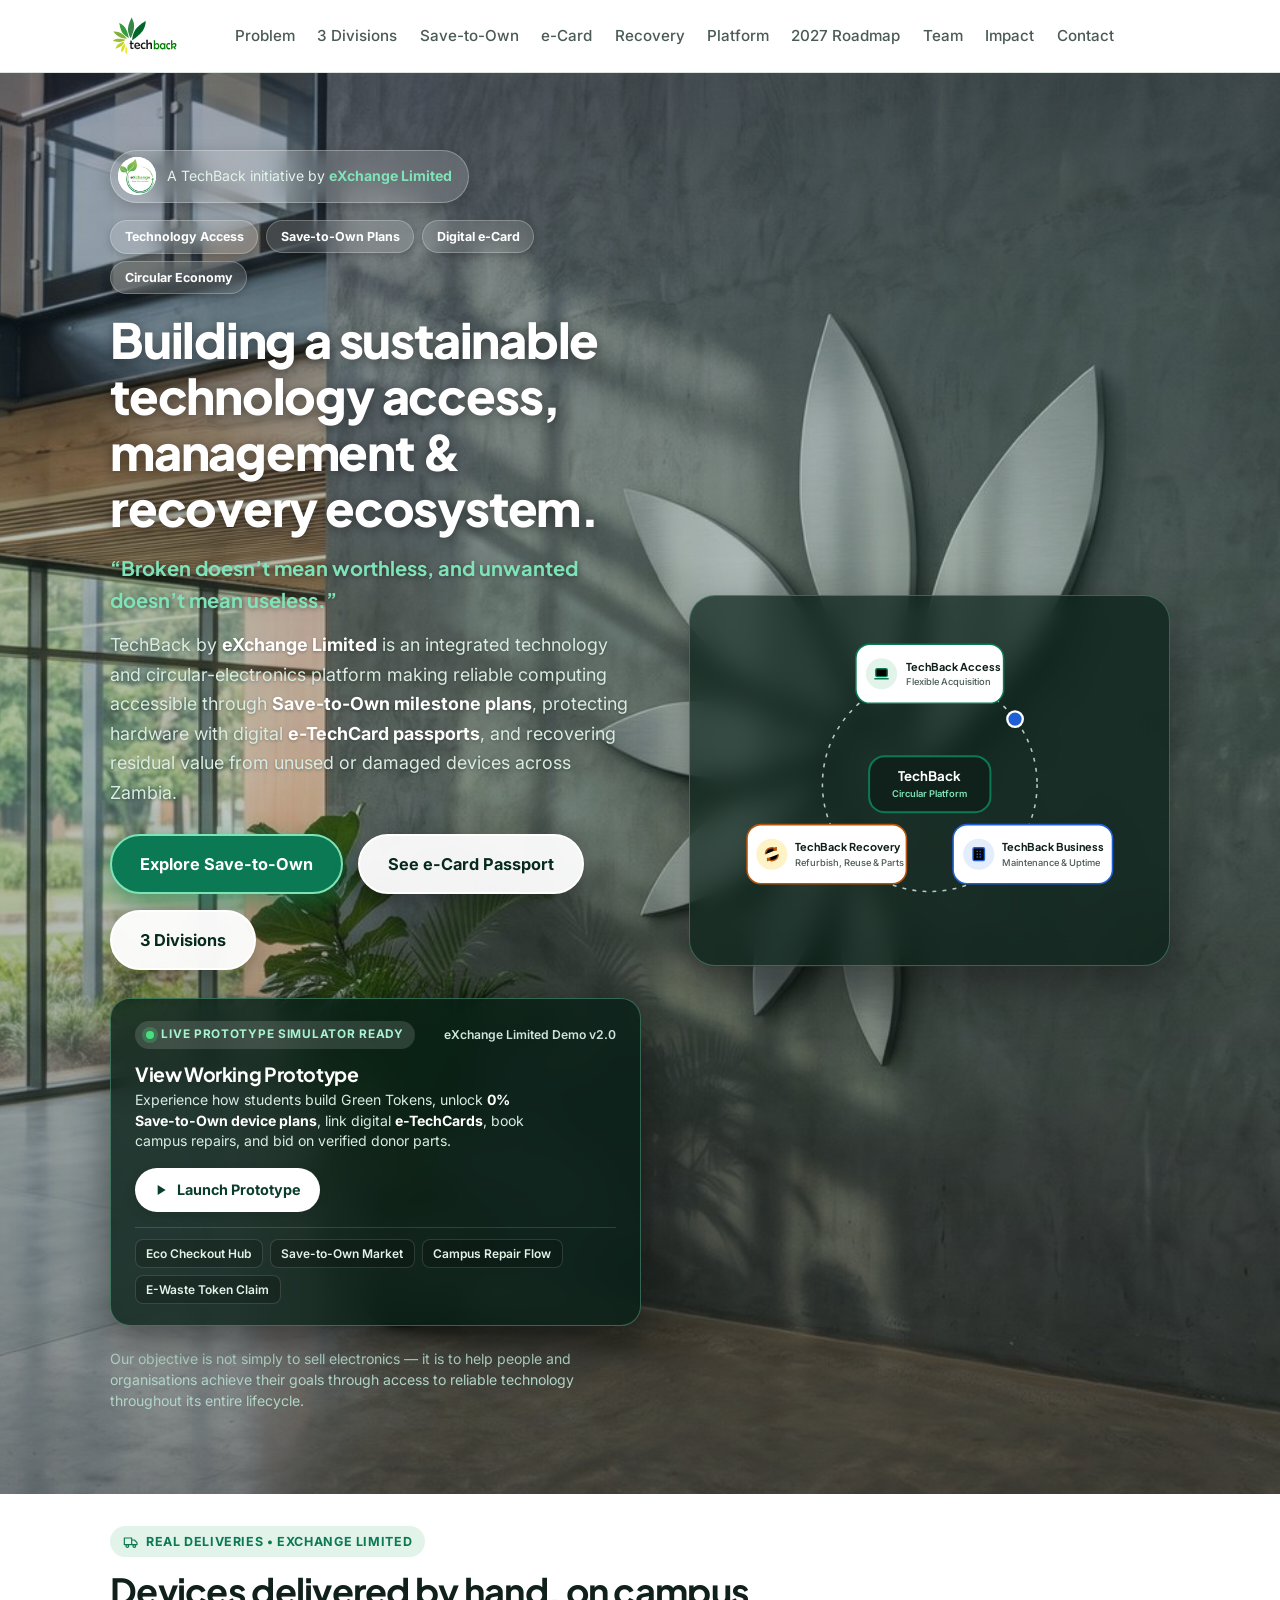
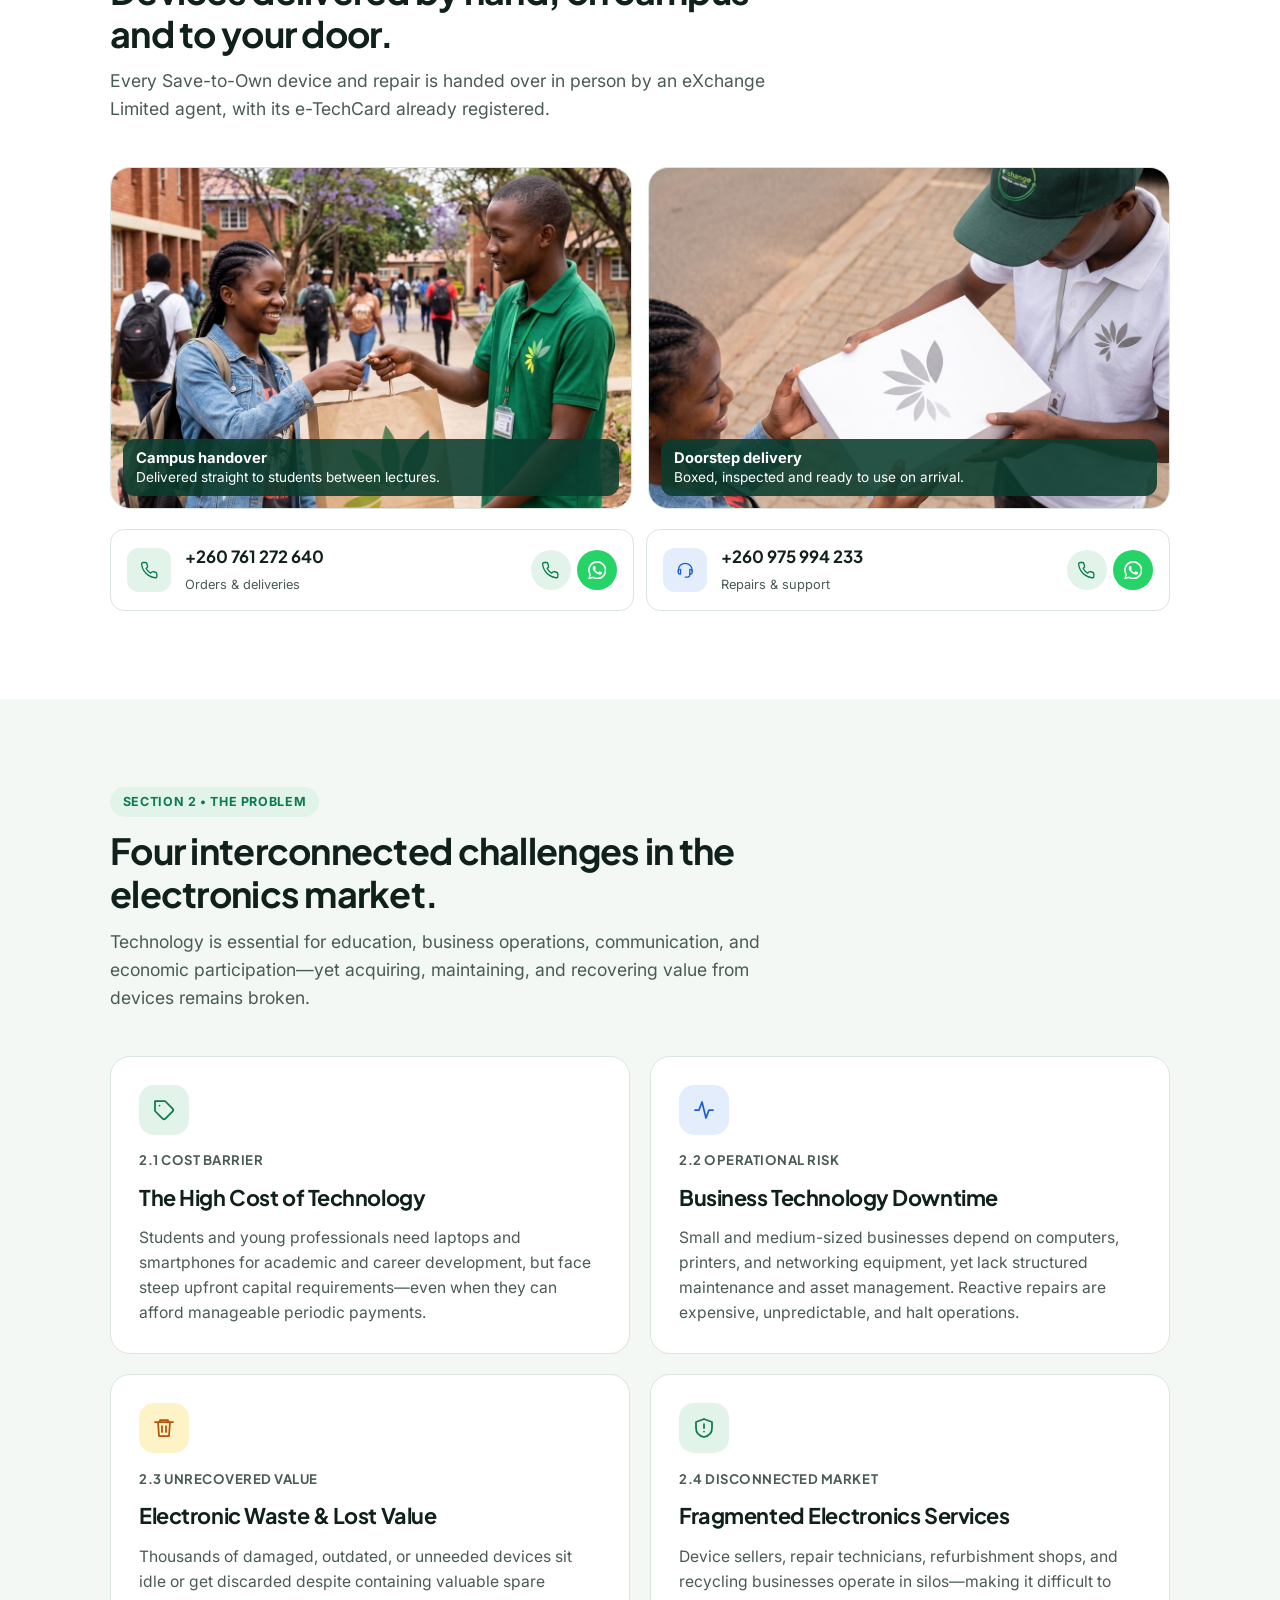
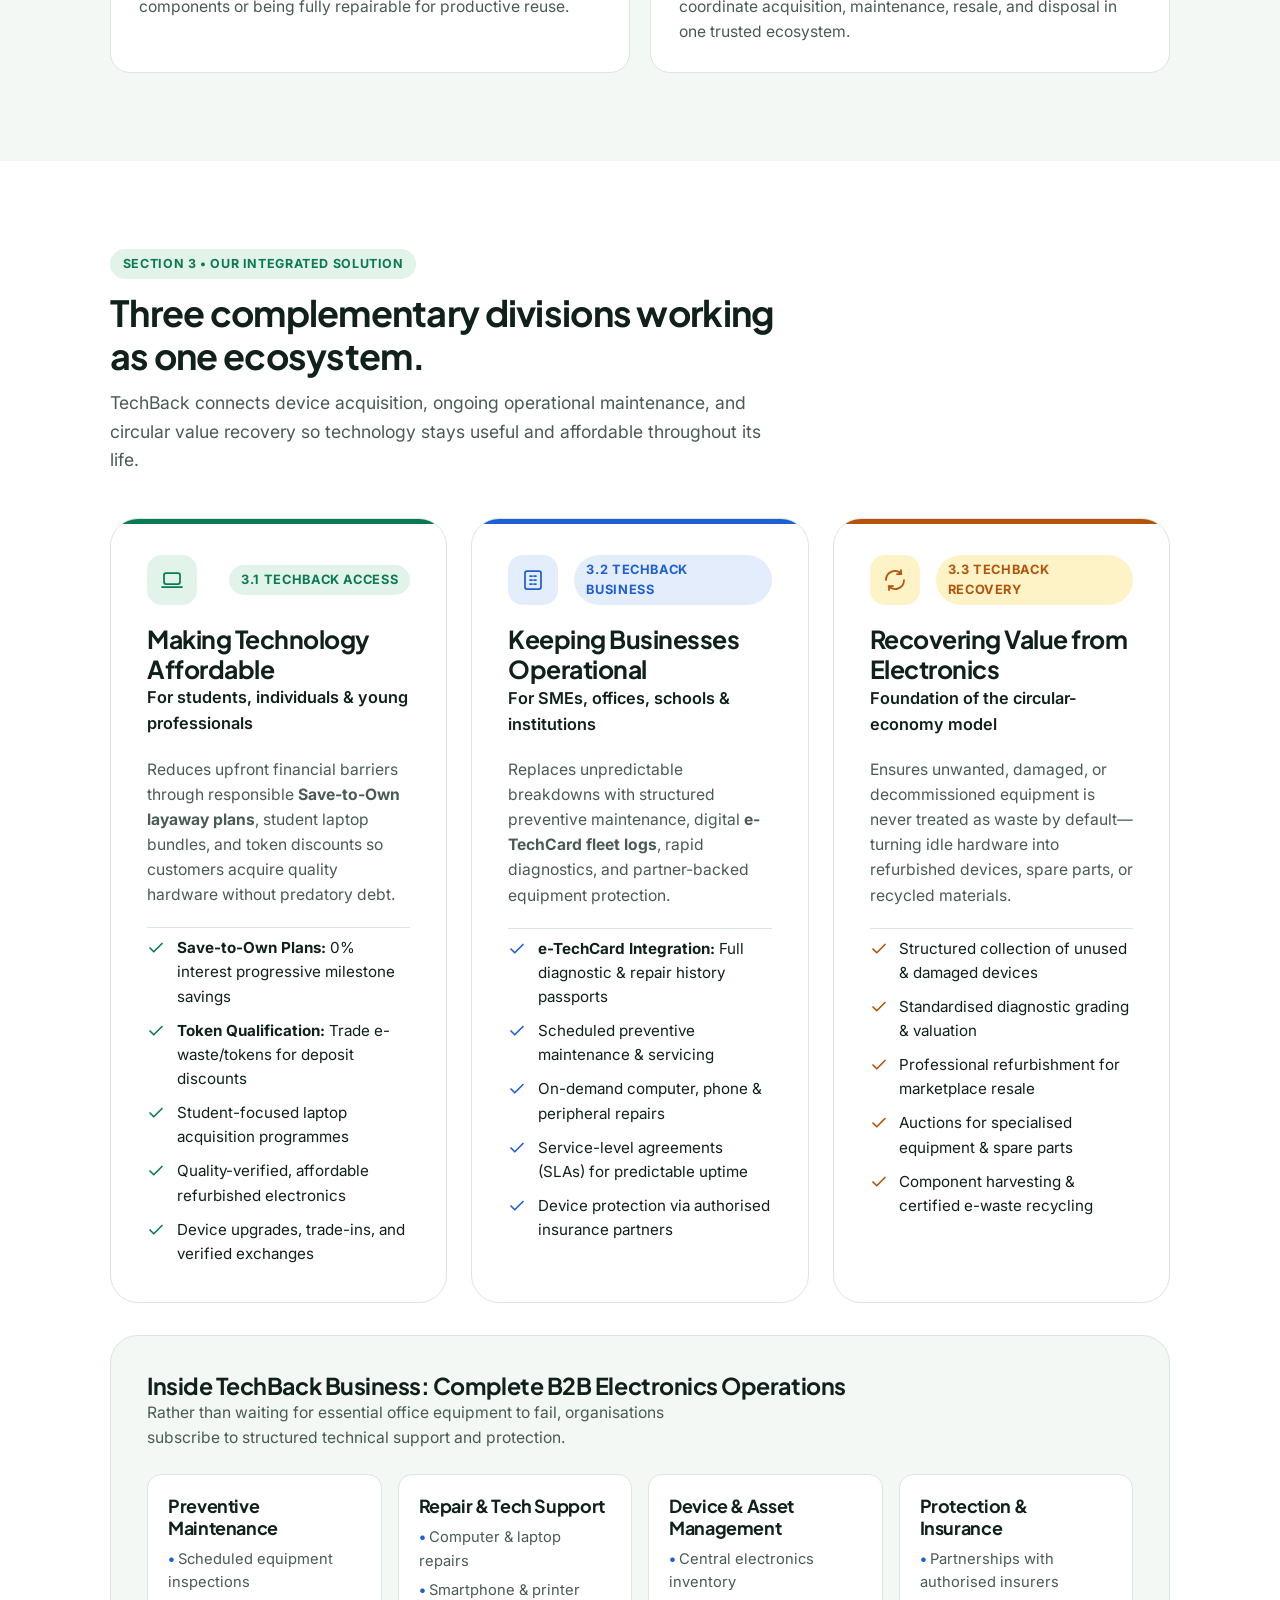
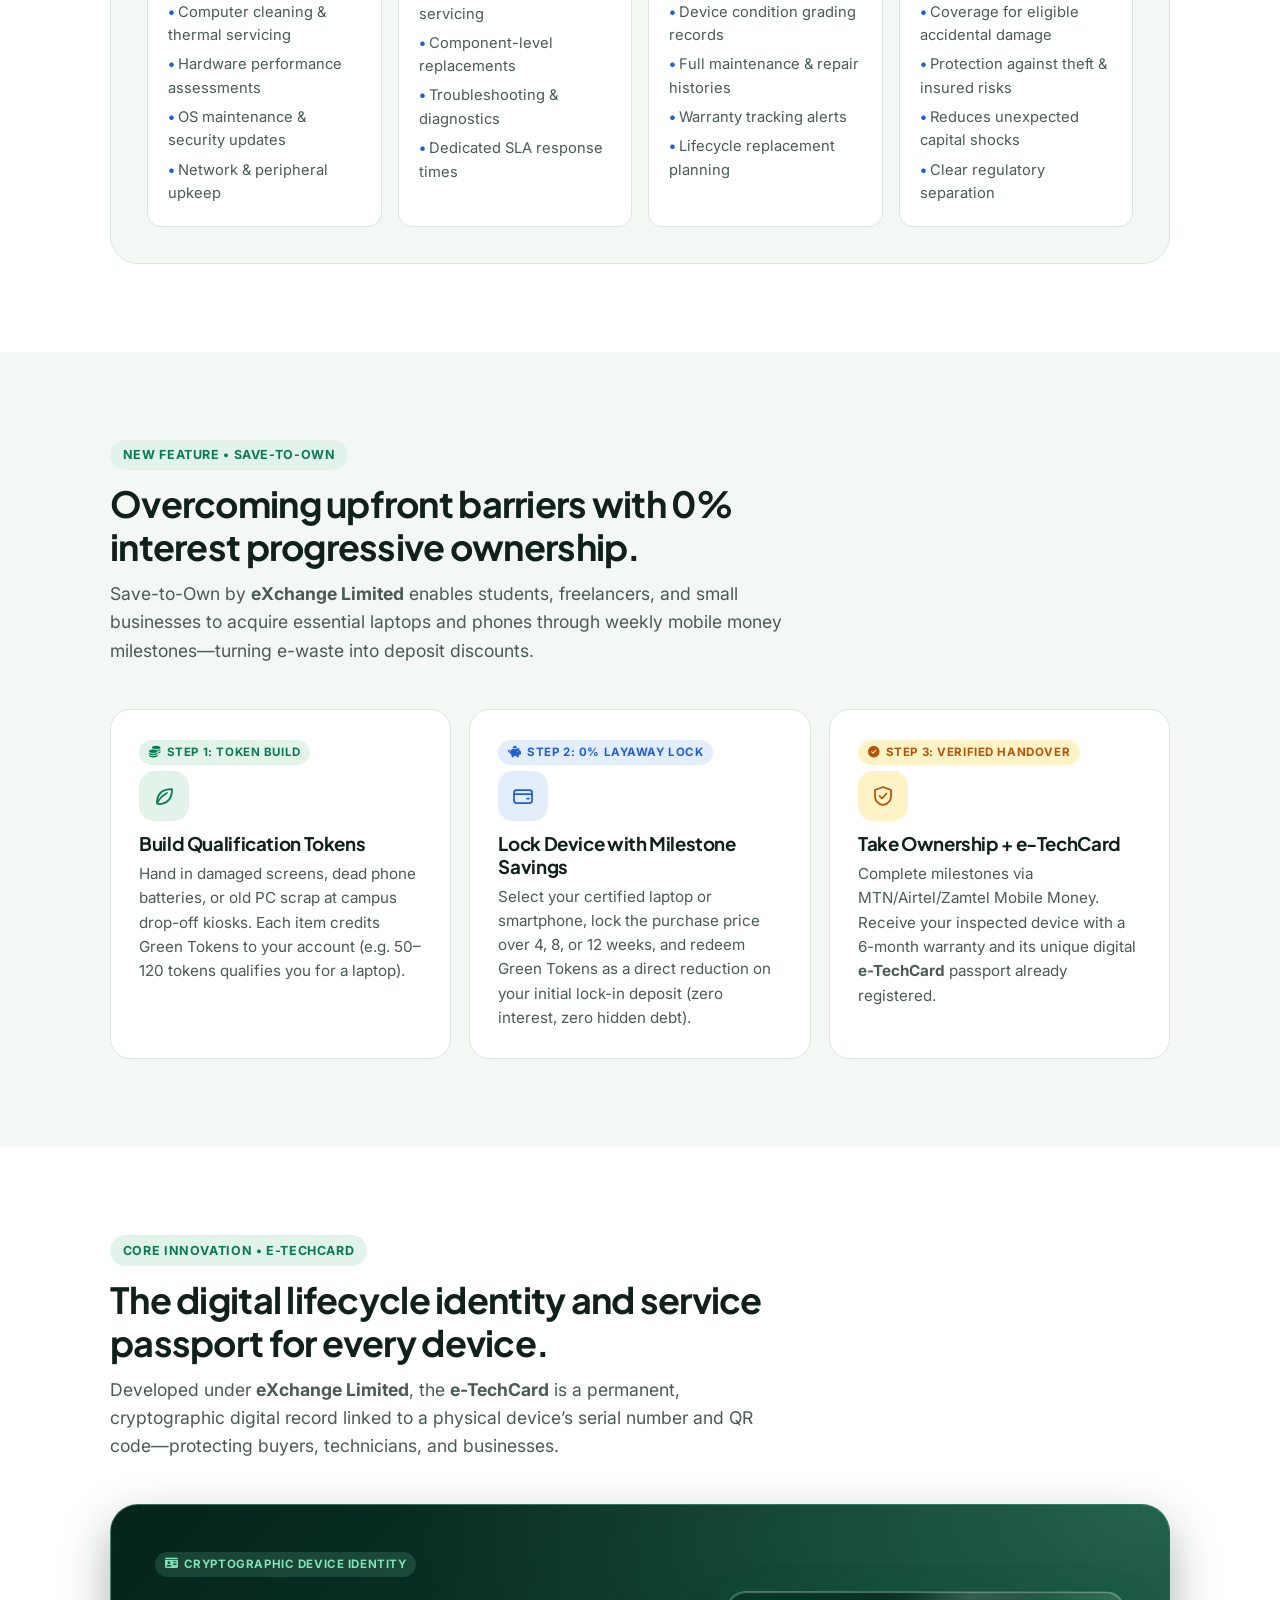
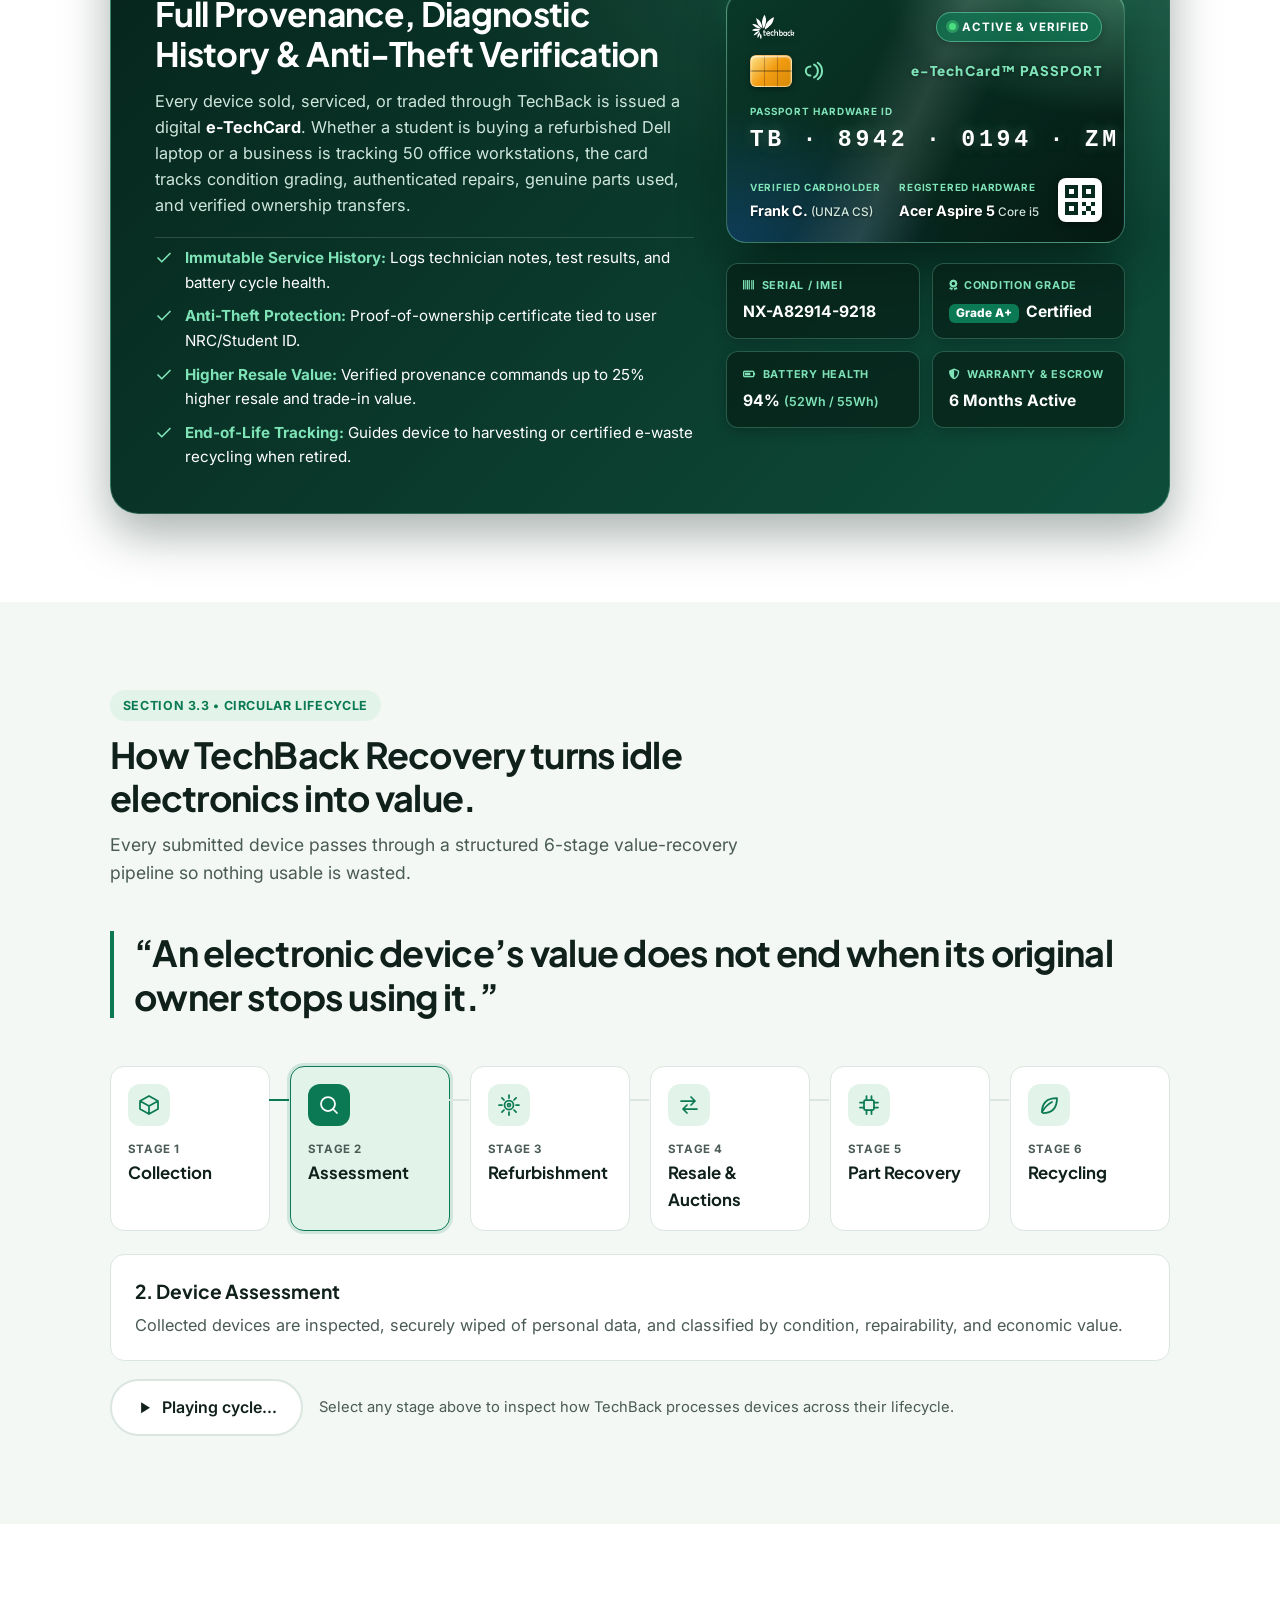
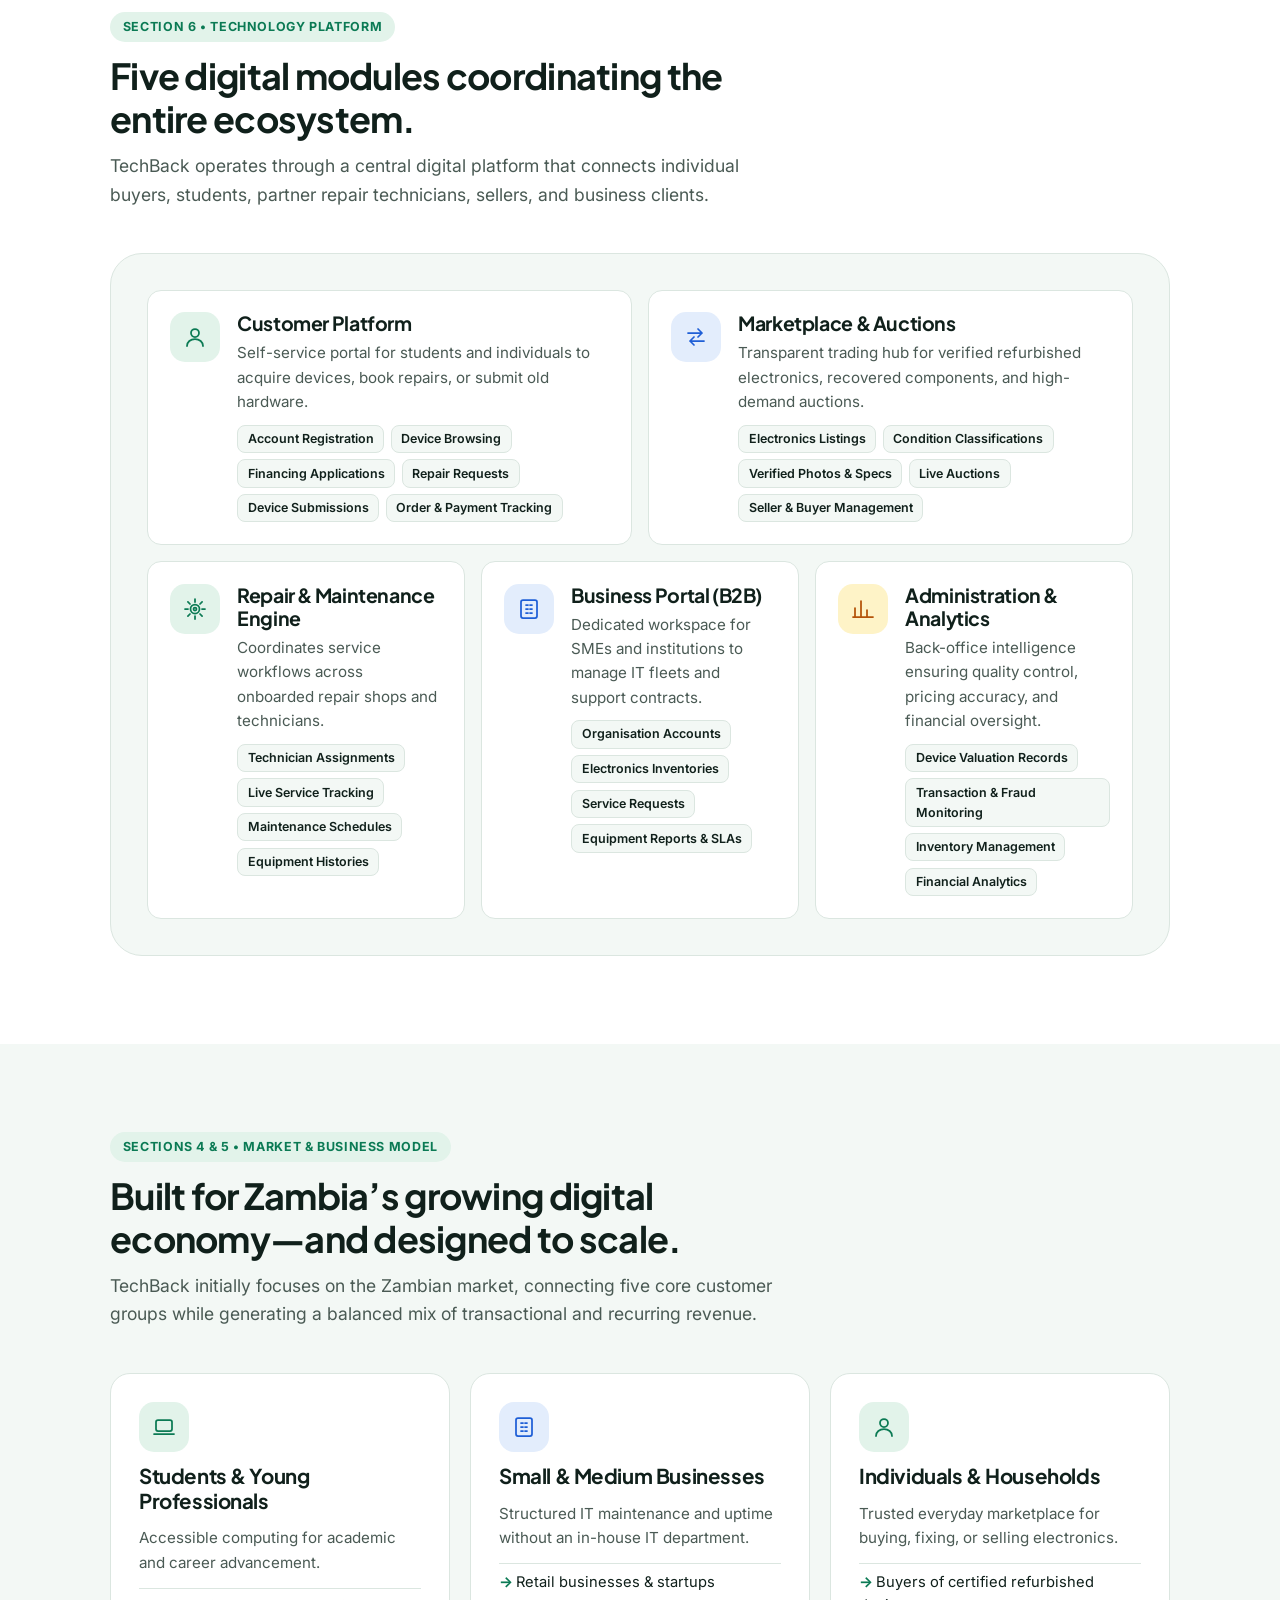
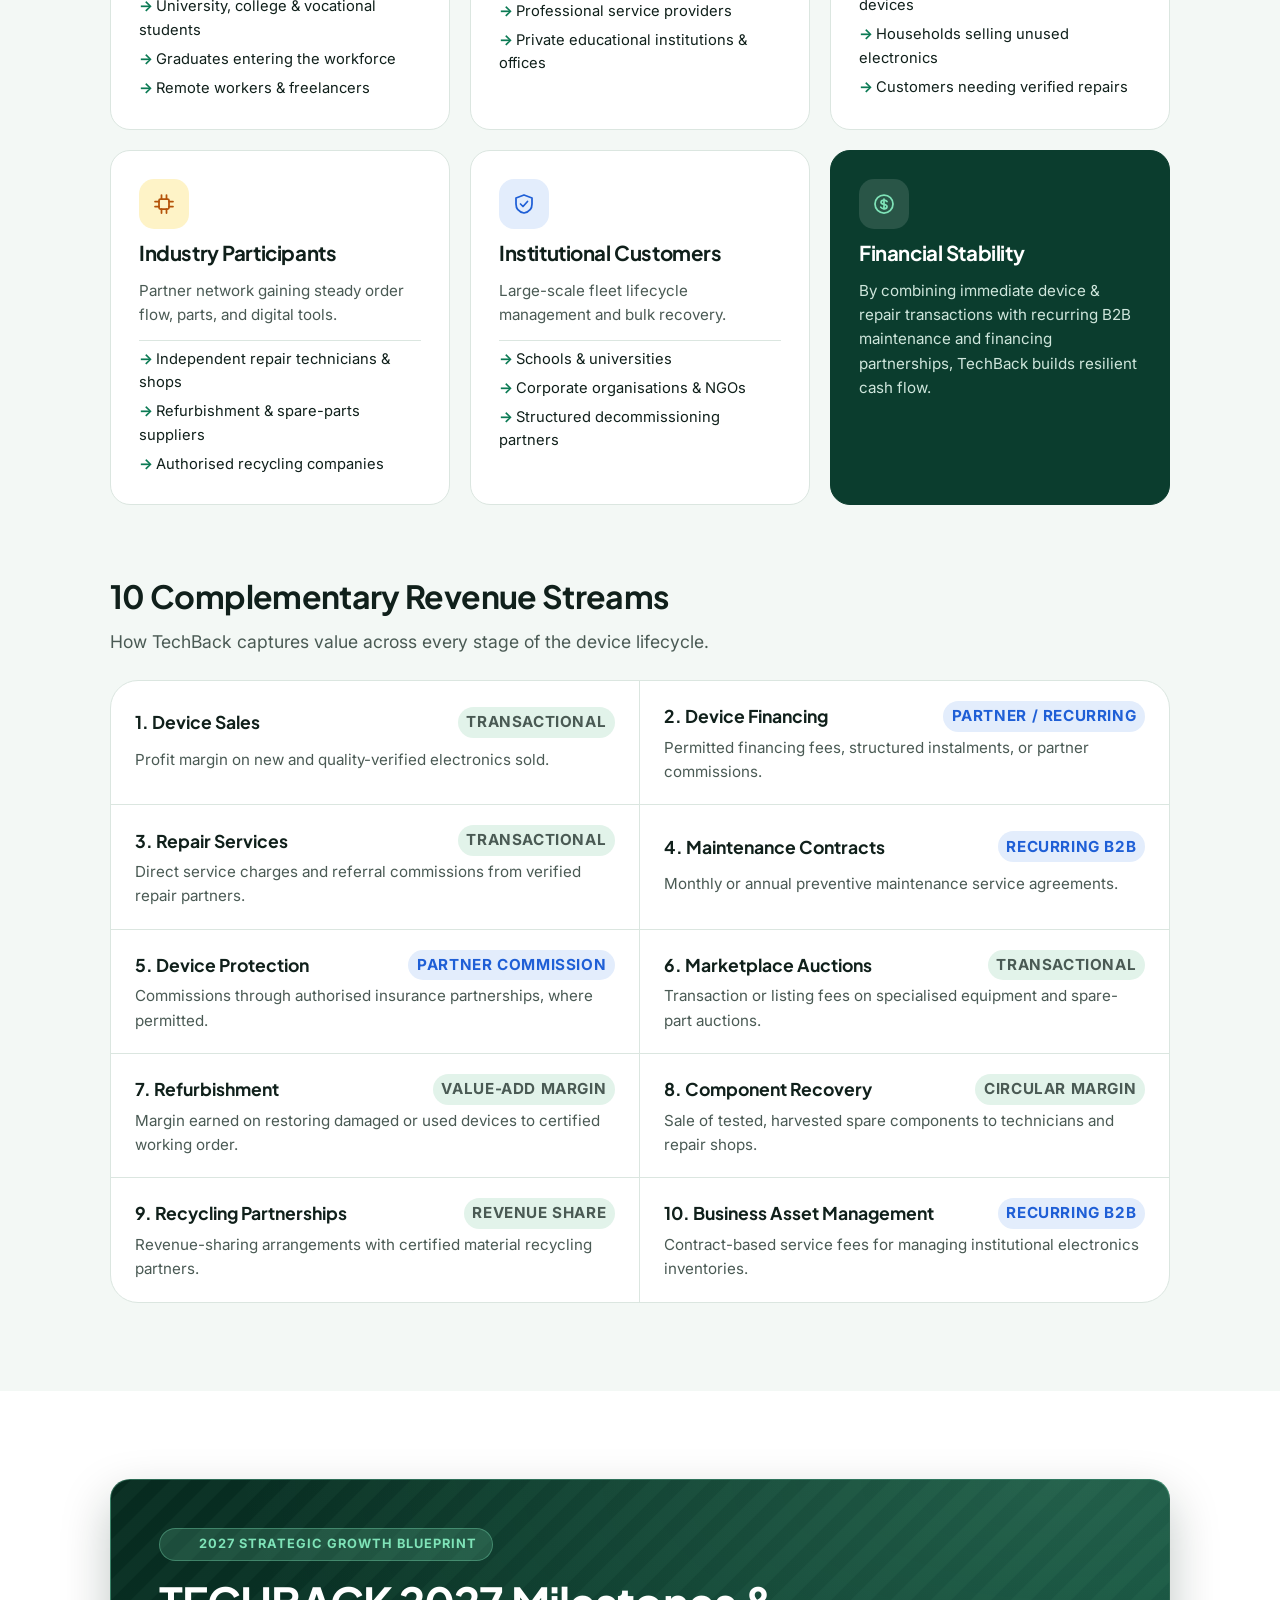
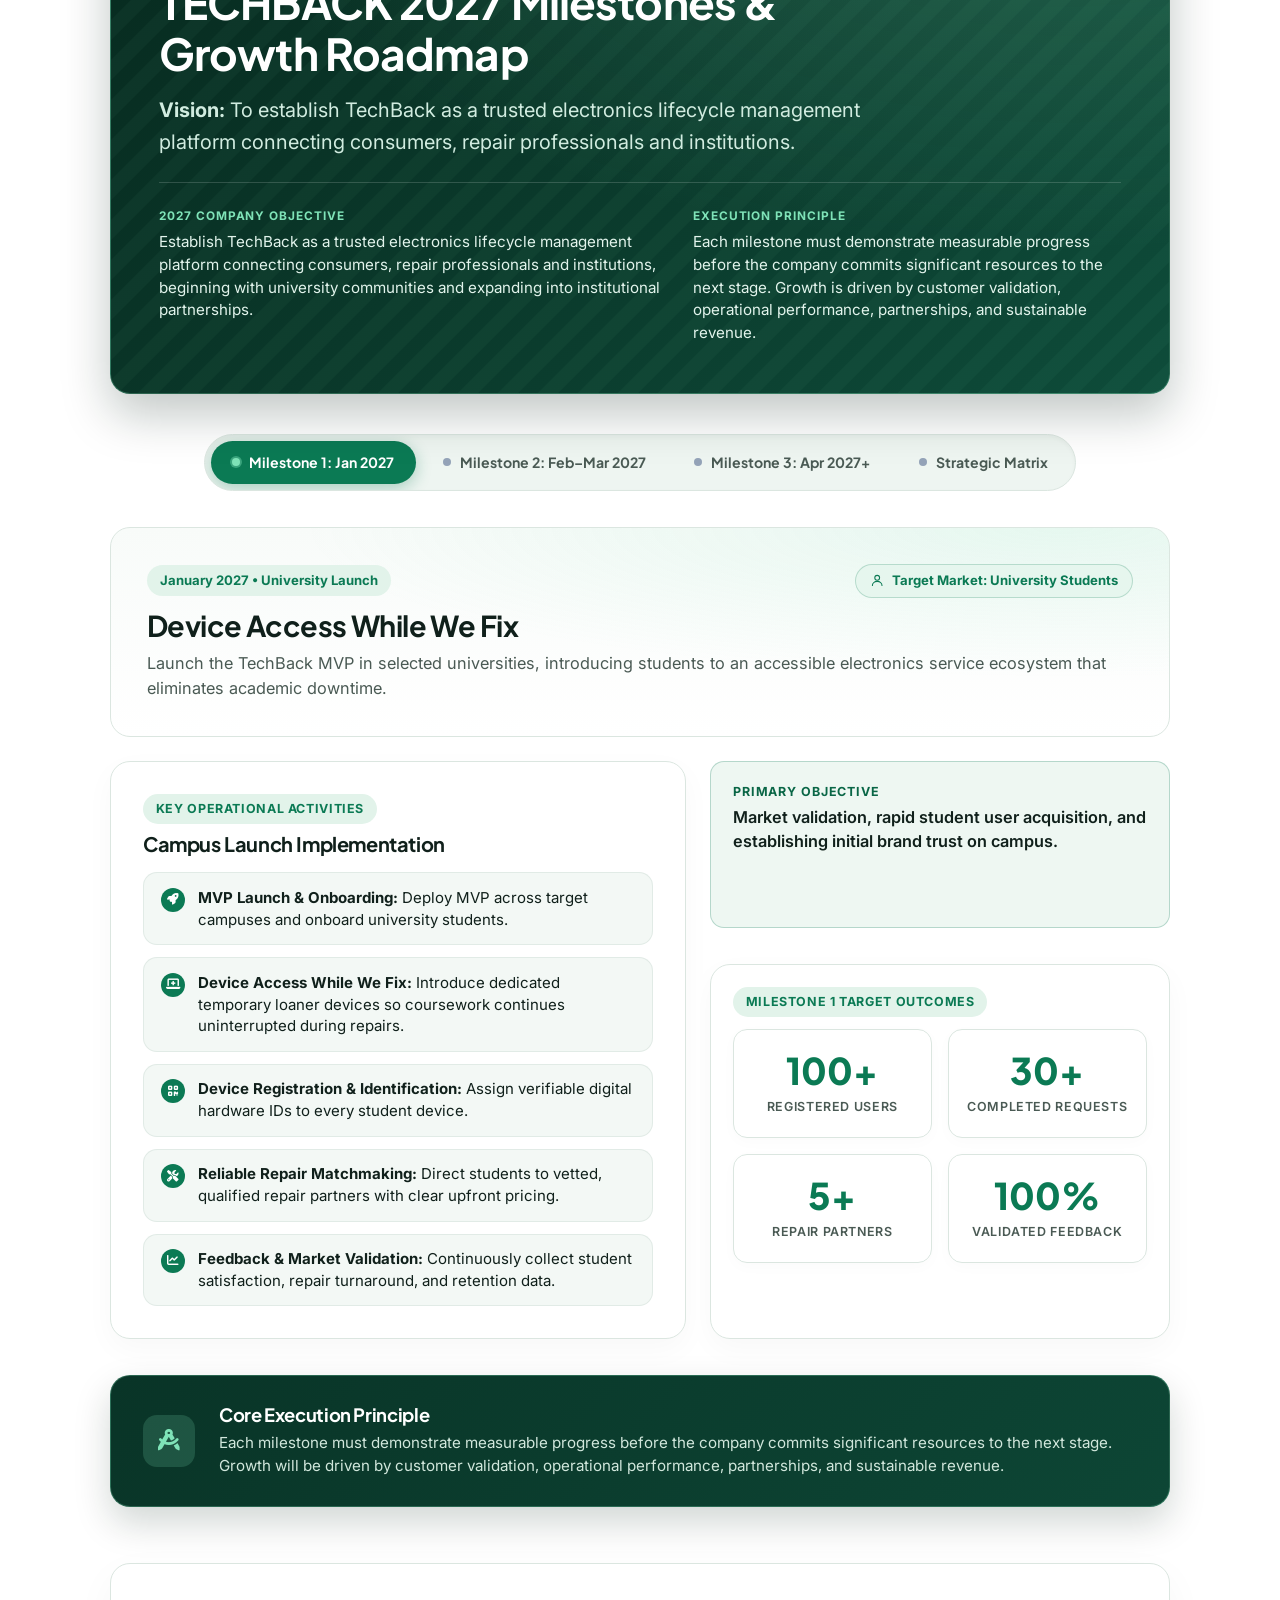
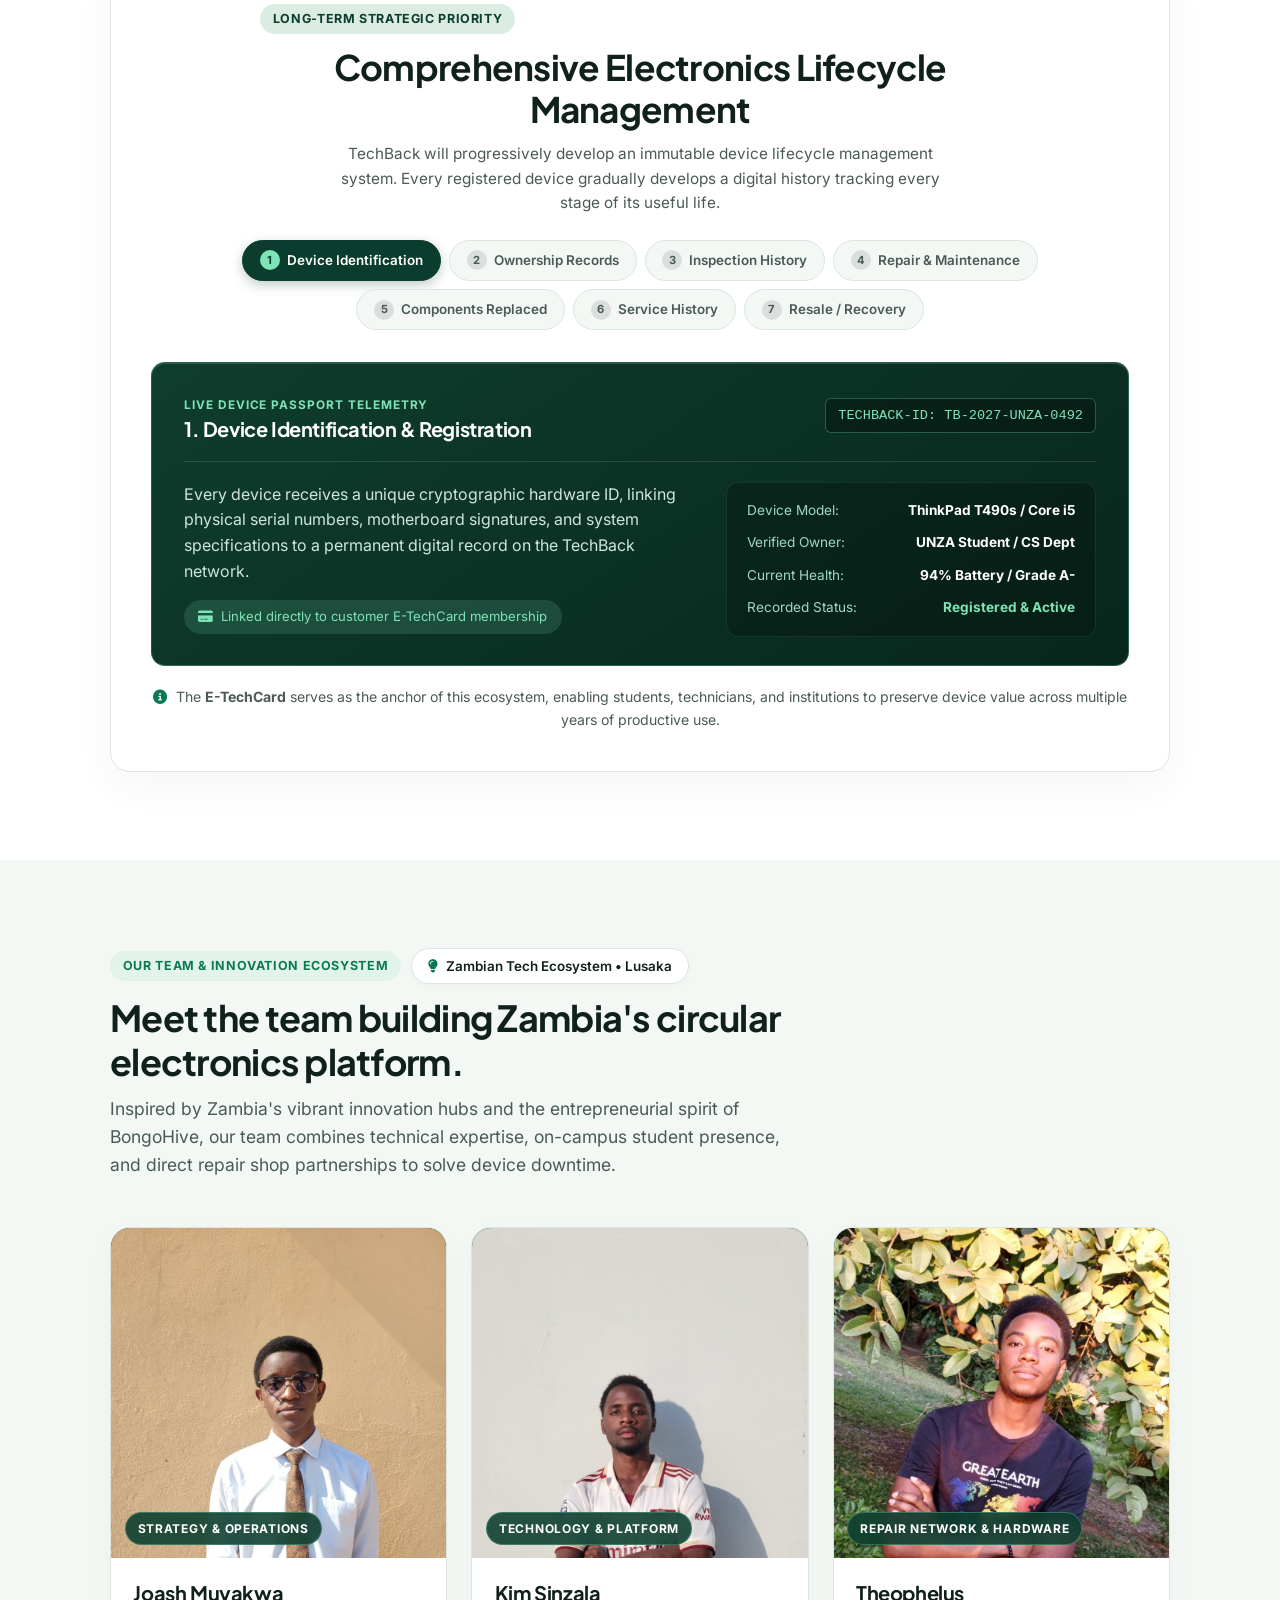
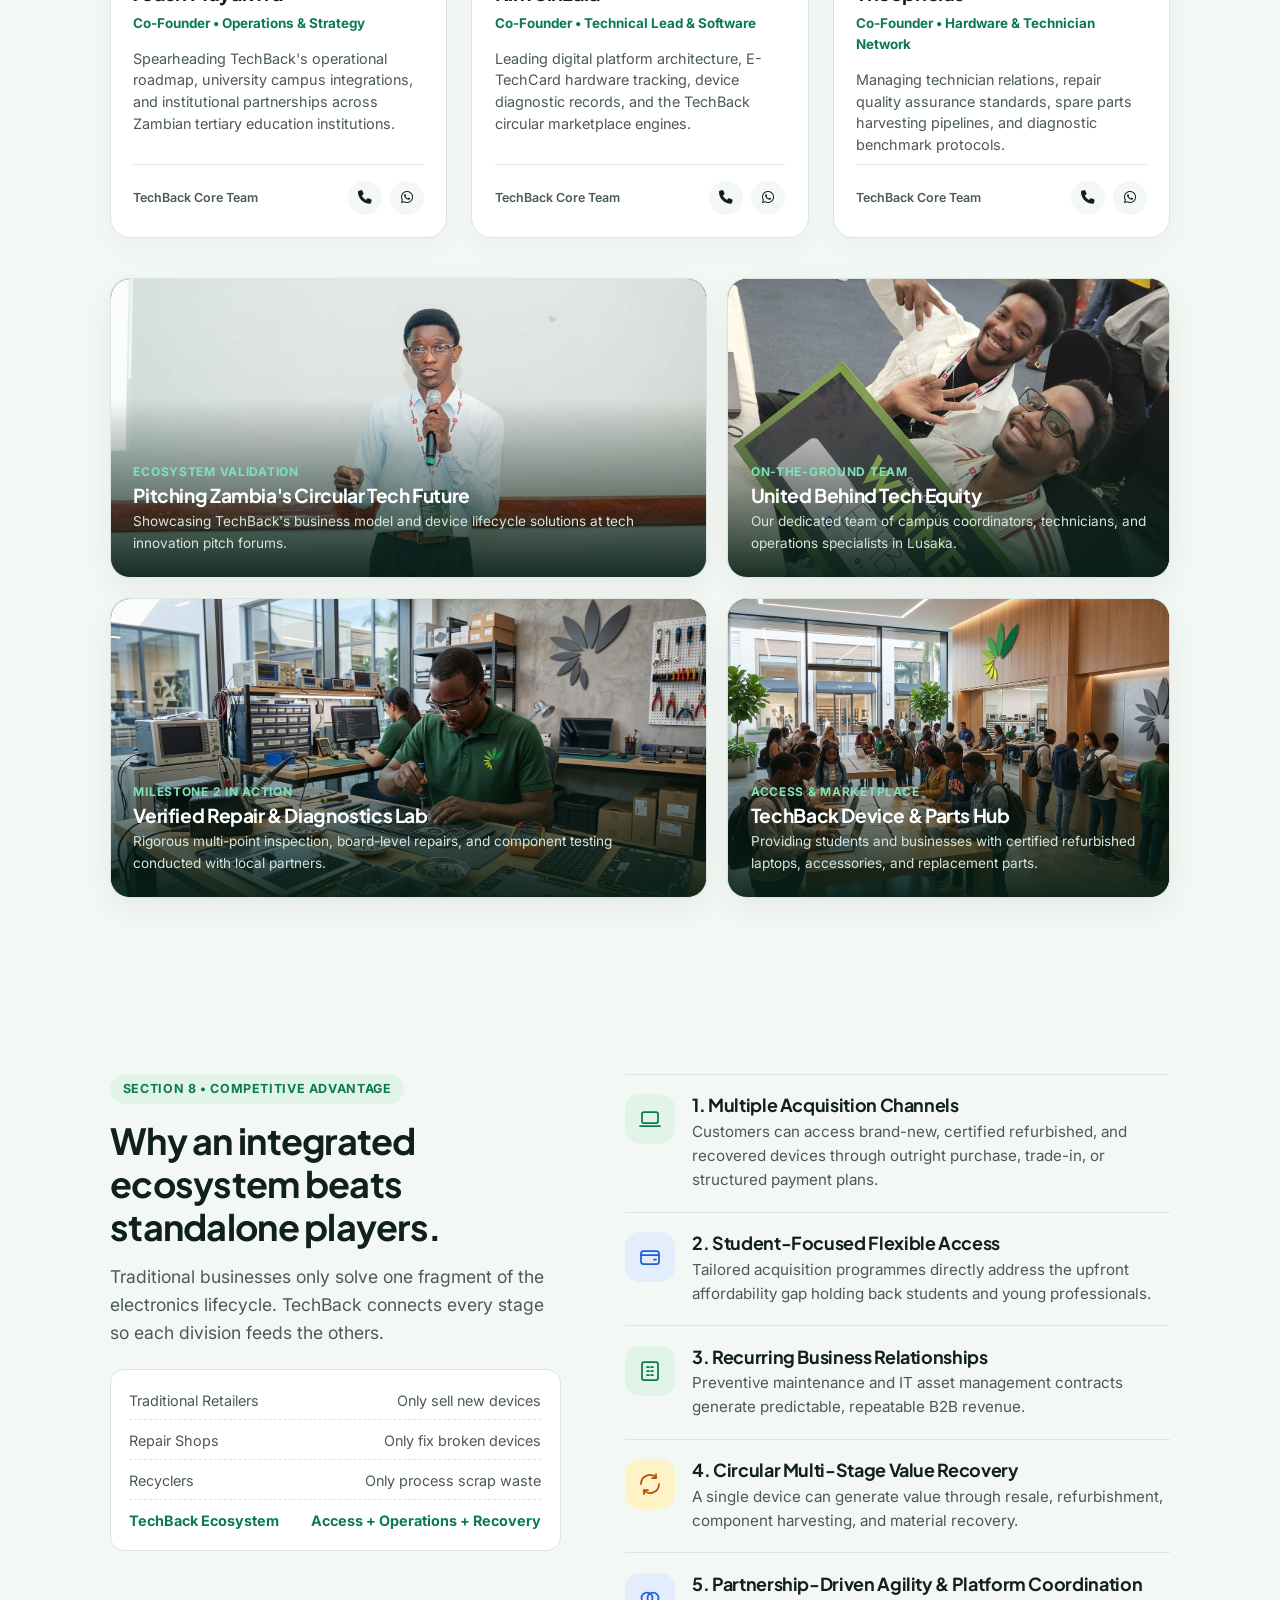
==== commit fd67bf5e: "feat: add 2027 roadmap, BongoHive-inspired team section, hero background and fix e-techcard display" ====
--- a/web/index.html
+++ b/web/index.html
@@ -10,6 +10,7 @@
 <link rel="preconnect" href="https://fonts.googleapis.com">
 <link rel="preconnect" href="https://fonts.gstatic.com" crossorigin>
 <link href="https://fonts.googleapis.com/css2?family=Inter:wght@400;500;600;700&family=Plus+Jakarta+Sans:wght@600;700;800&display=swap" rel="stylesheet">
+<link rel="stylesheet" href="https://cdnjs.cloudflare.com/ajax/libs/font-awesome/6.5.1/css/all.min.css">
 <style>
   :root {
     --bg: #ffffff;
@@ -111,33 +112,184 @@
     .menu-btn, .mobile-nav { display: none !important; }
   }
   @media (max-width: 440px) { .badge { display: none; } }
-
-  /* Hero */
-  .hero { padding-block: clamp(2.25rem, 5vw, 4.25rem) clamp(2.5rem, 6vw, 4.5rem); }
-  .hero-grid { display: grid; gap: 2.5rem; align-items: center; }
-  .hero-pills { display: flex; flex-wrap: wrap; gap: .5rem; margin-bottom: 1rem; }
-  .hero-pill { font-size: .78rem; font-weight: 600; padding: .28rem .7rem; border-radius: 999px; background: var(--mist); border: 1px solid var(--line); color: var(--ink); }
-  .hero h1 { font-size: clamp(1.95rem, 3.6vw, 2.95rem); font-weight: 700; line-height: 1.15; letter-spacing: -0.025em; max-width: 20ch; }
+  html, body { overflow-x: hidden; }
+  img { max-width: 100%; }
+
+  /* Deliveries / Contact */
+  .delivery-grid { display: grid; gap: 1rem; }
+  .delivery-photo { position: relative; margin: 0; border-radius: var(--radius); overflow: hidden; border: 1px solid var(--line); background: var(--mist); }
+  .delivery-photo img { display: block; width: 100%; height: 260px; object-fit: cover; }
+  .delivery-photo figcaption { position: absolute; left: .75rem; right: .75rem; bottom: .75rem; background: rgba(11,61,46,.88); color: #fff; padding: .6rem .8rem; border-radius: 12px; font-size: .85rem; line-height: 1.35; }
+  .delivery-photo figcaption b { display: block; font-size: .92rem; }
+  .contact-strip { margin-top: 1.25rem; display: grid; gap: .75rem; }
+  .contact-card { display: flex; align-items: center; gap: .85rem; background: #fff; border: 1px solid var(--line); border-radius: var(--radius-sm); padding: .85rem 1rem; }
+  .contact-card .icon-tile { width: 44px; height: 44px; border-radius: 12px; font-size: 1.1rem; }
+  .contact-card .num { font-family: var(--display); font-weight: 700; font-size: 1.05rem; color: var(--ink); text-decoration: none; display: block; }
+  .contact-card small { color: var(--muted); font-size: .8rem; }
+  .contact-actions { margin-left: auto; display: flex; gap: .4rem; }
+  .contact-actions a { width: 40px; height: 40px; border-radius: 50%; display: grid; place-items: center; text-decoration: none; font-size: 1rem; }
+  .contact-actions .call { background: var(--green-soft); color: var(--green); }
+  .contact-actions .wa { background: #25d366; color: #fff; }
+  @media (min-width: 720px) {
+    .delivery-grid, .contact-strip { grid-template-columns: repeat(2, 1fr); }
+    .delivery-photo img { height: 340px; }
+  }
+
+  /* Mobile polish */
+  @media (max-width: 600px) {
+    .wrap { width: calc(100% - 2rem); }
+    .bar { min-height: 62px; }
+    .brand { gap: .5rem; }
+    .brand-logo-img { height: 40px; }
+    .brand-sub { font-size: .6rem; letter-spacing: .06em; }
+    .section { padding-block: 2.75rem; }
+    .card { padding: 1.25rem; }
+    .hero h1 { font-size: 1.7rem; }
+    .hero-actions .btn { flex: 1 1 100%; }
+    .proto-card { padding: 1.1rem; }
+    .proto-cta { width: 100%; justify-content: center; }
+    .dual-grid { grid-template-columns: 1fr !important; }
+    .division-top { flex-wrap: wrap; }
+    .division-card h3 { font-size: 1.3rem; }
+    .quote { font-size: 1.3rem; }
+    .compare-box div { flex-direction: column; gap: .15rem; }
+    .ecard-showcase-panel { padding: 1.25rem; }
+    .platform-item { grid-template-columns: 1fr; }
+    .closing-foot .btn { width: 100%; }
+    .footer-parent > div { width: 100%; }
+  }
+
+  /* Hero Section With Real Background Image & Slightly Visible Green Tint */
+  .hero {
+    position: relative;
+    padding-block: clamp(3.25rem, 6vw, 5.5rem) clamp(3.5rem, 6.5vw, 6rem);
+    background:
+      linear-gradient(180deg, rgba(15, 23, 42, 0.38) 0%, rgba(7, 45, 32, 0.25) 50%, rgba(10, 18, 16, 0.52) 100%),
+      url("images/hero-bg.jpg") center/cover no-repeat;
+    color: #ffffff;
+    overflow: hidden;
+  }
+  .hero::after {
+    content: "";
+    position: absolute;
+    inset: 0;
+    background: radial-gradient(circle at 85% 15%, rgba(127, 227, 184, 0.10) 0%, transparent 60%);
+    pointer-events: none;
+  }
+  .hero-grid { position: relative; z-index: 2; display: grid; gap: 2.5rem; align-items: center; }
+  .hero h1 { font-size: clamp(2.1rem, 3.8vw, 3.1rem); font-weight: 800; line-height: 1.15; letter-spacing: -0.025em; max-width: 20ch; color: #ffffff !important; text-shadow: 0 2px 12px rgba(0,0,0,0.45); }
   .hero-tagline {
     margin-top: 1rem;
     font-family: var(--display);
-    font-size: clamp(1.02rem, 1.6vw, 1.18rem);
-    font-weight: 600;
-    color: var(--green);
-  }
-  .hero .lead { margin-top: .85rem; }
-  .hero-actions { display: flex; flex-wrap: wrap; gap: .75rem; margin-top: 1.35rem; }
-  .hero-note { margin-top: 1.15rem; font-size: .88rem; color: var(--muted); max-width: 54ch; }
+    font-size: clamp(1.05rem, 1.6vw, 1.25rem);
+    font-weight: 700;
+    color: #7fe3b8 !important;
+    text-shadow: 0 1px 5px rgba(0,0,0,0.4);
+  }
+  .hero .lead {
+    margin-top: .9rem;
+    color: #d8ece2 !important;
+    font-size: clamp(1.02rem, 1.4vw, 1.15rem);
+    line-height: 1.65;
+    text-shadow: 0 1px 3px rgba(0,0,0,0.3);
+  }
+  .hero .lead b { color: #ffffff !important; font-weight: 700; }
+  .by-exchange {
+    display: inline-flex;
+    align-items: center;
+    gap: .65rem;
+    margin-bottom: 1.1rem;
+    padding: .4rem 1.05rem .4rem .45rem;
+    background: rgba(255, 255, 255, 0.14);
+    backdrop-filter: blur(12px);
+    -webkit-backdrop-filter: blur(12px);
+    border: 1px solid rgba(255, 255, 255, 0.28);
+    border-radius: 999px;
+    box-shadow: 0 4px 16px rgba(0,0,0,0.22);
+    font-size: .88rem;
+    color: #e2f4ec !important;
+    max-width: 100%;
+  }
+  .by-exchange img { height: 38px; width: 38px; object-fit: contain; border-radius: 50%; background: #fff; flex: none; }
+  .by-exchange b { color: #7fe3b8 !important; }
+  .hero-pills { display: flex; flex-wrap: wrap; gap: .5rem; margin-bottom: 1.1rem; }
+  .hero-pill {
+    font-size: .78rem;
+    font-weight: 700;
+    padding: .35rem .85rem;
+    border-radius: 999px;
+    background: rgba(255, 255, 255, 0.12);
+    backdrop-filter: blur(10px);
+    -webkit-backdrop-filter: blur(10px);
+    border: 1px solid rgba(255, 255, 255, 0.25);
+    color: #ffffff !important;
+    box-shadow: 0 2px 8px rgba(0,0,0,0.2);
+  }
+  .hero-note { margin-top: 1.35rem; font-size: .88rem; color: #b1d5c7 !important; max-width: 54ch; line-height: 1.5; }
+
+  /* First Section Action Buttons - Hover Prominently On Top */
+  .hero-actions {
+    display: flex;
+    flex-wrap: wrap;
+    gap: .95rem;
+    margin-top: 1.65rem;
+    position: relative;
+    z-index: 30;
+  }
+  .hero-actions .btn {
+    position: relative;
+    z-index: 10;
+    font-weight: 700;
+    font-size: 1.02rem;
+    padding: .95rem 1.75rem;
+    border-radius: 999px;
+    cursor: pointer;
+    text-decoration: none;
+    box-shadow: 0 8px 24px rgba(0, 0, 0, 0.35);
+    transition: transform .25s cubic-bezier(0.16, 1, 0.3, 1), box-shadow .25s ease, background-color .25s ease, border-color .25s ease;
+  }
+  .hero-actions .btn:hover {
+    transform: translateY(-5px) scale(1.03);
+    z-index: 35;
+  }
+  .hero-actions .btn-primary {
+    background: #0b7a54 !important;
+    color: #ffffff !important;
+    border: 2px solid #7fe3b8 !important;
+    box-shadow: 0 8px 25px rgba(11, 122, 84, 0.55);
+  }
+  .hero-actions .btn-primary:hover {
+    background: #0eae77 !important;
+    border-color: #a7f3d0 !important;
+    box-shadow: 0 18px 40px rgba(14, 174, 119, 0.7);
+    color: #ffffff !important;
+  }
+  .hero-actions .btn-ghost {
+    background: rgba(255, 255, 255, 0.94) !important;
+    backdrop-filter: blur(12px);
+    -webkit-backdrop-filter: blur(12px);
+    color: #072a1f !important;
+    border: 2px solid #ffffff !important;
+    box-shadow: 0 8px 24px rgba(0, 0, 0, 0.28);
+  }
+  .hero-actions .btn-ghost:hover {
+    background: #ffffff !important;
+    color: #041a13 !important;
+    border-color: #7fe3b8 !important;
+    box-shadow: 0 18px 38px rgba(255, 255, 255, 0.6);
+  }
 
   /* Eye-Catching Working Prototype Card */
   .proto-card {
-    margin-top: 1.6rem;
-    background: linear-gradient(135deg, #0b3d2e 0%, #0b7a54 100%);
-    color: #fff;
+    margin-top: 1.75rem;
+    background: rgba(7, 31, 22, 0.78);
+    backdrop-filter: blur(14px);
+    -webkit-backdrop-filter: blur(14px);
+    color: #ffffff !important;
     border-radius: 20px;
-    padding: 1.25rem 1.4rem;
-    box-shadow: 0 14px 32px rgba(11, 61, 46, 0.18);
-    border: 1px solid rgba(127, 227, 184, 0.28);
+    padding: 1.35rem 1.5rem;
+    box-shadow: 0 16px 36px rgba(0, 0, 0, 0.45);
+    border: 1px solid rgba(127, 227, 184, 0.35);
     display: grid;
     gap: .9rem;
     position: relative;
@@ -145,9 +297,13 @@
     transition: transform .22s ease, box-shadow .22s ease;
   }
   .proto-card:hover {
-    transform: translateY(-2px);
-    box-shadow: 0 18px 38px rgba(11, 61, 46, 0.25);
-  }
+    transform: translateY(-3px);
+    box-shadow: 0 20px 44px rgba(11, 122, 84, 0.35);
+    border-color: rgba(127, 227, 184, 0.55);
+  }
+  .proto-card h3 { color: #ffffff !important; }
+  .proto-card p { color: #d8ece2 !important; }
+  .proto-card p b { color: #ffffff !important; }
   .proto-card-top {
     display: flex;
     align-items: center;
@@ -241,7 +397,15 @@
     color: #fff;
   }
 
-  .hero-visual { background: var(--mist); border: 1px solid var(--line); border-radius: 26px; padding: clamp(.85rem, 2.5vw, 1.35rem); }
+  .hero-visual {
+    background: rgba(7, 31, 22, 0.70);
+    backdrop-filter: blur(14px);
+    -webkit-backdrop-filter: blur(14px);
+    border: 1px solid rgba(127, 227, 184, 0.32);
+    border-radius: 26px;
+    padding: clamp(.85rem, 2.5vw, 1.35rem);
+    box-shadow: 0 20px 48px rgba(0, 0, 0, 0.4);
+  }
   .hero-visual svg { display: block; width: 100%; height: auto; }
   @media (min-width: 960px) { .hero-grid { grid-template-columns: 1.05fr .95fr; gap: 3rem; } }
 
@@ -442,15 +606,16 @@
 
   /* Digital e-TechCard Interactive Visual Mockup */
   .ecard-showcase-panel {
-    background: linear-gradient(135deg, #071f16 0%, #0b3d2e 60%, #124d38 100%);
-    color: #fff;
+    background: radial-gradient(120% 90% at 100% 0%, rgba(127,227,184,.22) 0%, transparent 60%),
+                linear-gradient(135deg, #06241b 0%, #0b3d2e 60%, #0e4c3a 100%);
+    color: #ffffff !important;
     border-radius: 28px;
     padding: clamp(1.75rem, 4vw, 2.75rem);
     margin-top: 2rem;
     display: grid;
     gap: 2rem;
-    box-shadow: 0 18px 42px rgba(7, 31, 22, 0.28);
-    border: 1px solid rgba(127, 227, 184, 0.25);
+    box-shadow: 0 20px 48px rgba(7, 31, 22, 0.35);
+    border: 1px solid rgba(127, 227, 184, 0.32);
   }
   @media (min-width: 920px) {
     .ecard-showcase-panel {
@@ -458,80 +623,226 @@
       align-items: center;
     }
   }
-  .ecard-visual {
-    background: linear-gradient(145deg, #17382c 0%, #0d241c 100%);
-    border: 1.5px solid rgba(127, 227, 184, 0.35);
-    border-radius: 20px;
-    padding: 1.4rem;
-    box-shadow: 0 16px 36px rgba(0, 0, 0, 0.4), inset 0 1px 0 rgba(255, 255, 255, 0.15);
+  .ecard-showcase-panel h3 { color: #ffffff !important; }
+  .ecard-showcase-panel p { color: #cfe6dc !important; }
+  .ecard-showcase-panel b { color: #ffffff !important; font-weight: 700; }
+  .ecard-showcase-panel .check-list li { color: #ffffff !important; }
+  .ecard-showcase-panel .check-list li b { color: #7fe3b8 !important; }
+
+  /* Physical / Digital Card Wrapper */
+  .ecard-wrap {
     display: grid;
-    gap: 1rem;
+    gap: 1.25rem;
+    justify-items: center;
+    width: 100%;
+  }
+  .ecard {
     position: relative;
     overflow: hidden;
-  }
-  .ecard-visual::after {
+    width: 100%;
+    max-width: 410px;
+    aspect-ratio: 1.586 / 1;
+    padding: 1.25rem 1.4rem;
+    border-radius: 20px;
+    background:
+      radial-gradient(110% 90% at 100% 0%, rgba(127,227,184,.38) 0%, transparent 55%),
+      radial-gradient(90% 90% at 0% 100%, rgba(31,95,214,.30) 0%, transparent 60%),
+      linear-gradient(135deg, #093828 0%, #072a1f 50%, #041a13 100%);
+    color: #ffffff !important;
+    display: flex;
+    flex-direction: column;
+    justify-content: space-between;
+    box-shadow: 0 24px 50px -10px rgba(0,0,0,0.65), 0 0 25px rgba(11, 122, 84, 0.3), inset 0 1px 1px rgba(255,255,255,0.3);
+    border: 1.5px solid rgba(127, 227, 184, 0.4);
+    transition: transform .3s cubic-bezier(0.16, 1, 0.3, 1), box-shadow .3s ease;
+  }
+  .ecard::before {
     content: "";
     position: absolute;
-    top: -50%;
-    right: -30%;
-    width: 200px;
-    height: 200px;
-    background: radial-gradient(circle, rgba(127, 227, 184, 0.15) 0%, transparent 70%);
+    inset: 0;
     pointer-events: none;
-  }
-  .ecard-visual-top {
+    background: linear-gradient(115deg, transparent 35%, rgba(255,255,255,.12) 48%, transparent 60%);
+  }
+  .ecard:hover {
+    transform: translateY(-6px) rotate(-.5deg);
+    box-shadow: 0 30px 60px -10px rgba(0,0,0,0.75), 0 0 35px rgba(127, 227, 184, 0.4);
+  }
+  .ecard * {
+    color: #ffffff !important;
+  }
+  .ecard-row {
     display: flex;
+    align-items: center;
     justify-content: space-between;
+    gap: .75rem;
+    position: relative;
+    z-index: 2;
+  }
+  .ecard-brand {
+    height: 28px;
+    width: auto;
+    filter: drop-shadow(0 2px 4px rgba(0,0,0,0.3));
+  }
+  .ecard-status {
+    display: inline-flex;
     align-items: center;
+    gap: .4rem;
+    font-size: .72rem;
+    font-weight: 700;
+    letter-spacing: .08em;
+    text-transform: uppercase;
+    color: #ffffff !important;
+    background: rgba(11, 122, 84, 0.65);
+    border: 1px solid rgba(127, 227, 184, 0.5);
+    padding: .28rem .75rem;
+    border-radius: 999px;
+    box-shadow: 0 2px 8px rgba(0,0,0,0.25);
+  }
+  .ecard-dot {
+    width: 7px;
+    height: 7px;
+    border-radius: 50%;
+    background: #4ade80;
+    box-shadow: 0 0 0 3px rgba(74,222,128,.4);
+  }
+  .ecard-mid {
+    justify-content: space-between;
+    margin-block: .25rem;
   }
   .ecard-chip {
+    width: 42px;
+    height: 32px;
+    border-radius: 6px;
+    background:
+      linear-gradient(90deg, transparent 32%, rgba(0,0,0,.25) 33%, rgba(0,0,0,.25) 35%, transparent 36%, transparent 64%, rgba(0,0,0,.25) 65%, rgba(0,0,0,.25) 67%, transparent 68%),
+      linear-gradient(0deg, transparent 46%, rgba(0,0,0,.25) 47%, rgba(0,0,0,.25) 53%, transparent 54%),
+      linear-gradient(135deg, #fce38a 0%, #f39c12 50%, #d48806 100%);
+    box-shadow: inset 0 1px 2px rgba(255,255,255,.8), 0 2px 6px rgba(0,0,0,0.4);
+    border: 1px solid rgba(255,255,255,0.4);
+  }
+  .ecard-type {
+    font-family: var(--display);
+    font-weight: 800;
+    font-size: .84rem;
+    letter-spacing: .08em;
+    color: #7fe3b8 !important;
+    text-shadow: 0 1px 4px rgba(0,0,0,0.5);
+  }
+  .ecard-number-wrap {
+    margin-block: .2rem;
+    display: grid;
+    gap: .15rem;
+  }
+  .ecard-num-label {
+    font-size: .62rem;
+    font-weight: 700;
+    text-transform: uppercase;
+    letter-spacing: .1em;
+    color: #7fe3b8 !important;
+  }
+  .ecard-number {
+    position: relative;
+    font-family: "Courier New", ui-monospace, monospace;
+    font-weight: 800;
+    font-size: clamp(1.15rem, 4.4vw, 1.45rem);
+    letter-spacing: .16em;
+    white-space: nowrap;
+    color: #ffffff !important;
+    text-shadow: 0 2px 8px rgba(0,0,0,.7), 0 0 12px rgba(127, 227, 184, 0.45);
+  }
+  .ecard-bottom {
+    align-items: flex-end;
+    margin-top: .35rem;
+  }
+  .ecard-field {
+    display: grid;
+    gap: .15rem;
+    min-width: 0;
+  }
+  .ecard-field-label {
+    font-size: .62rem !important;
+    text-transform: uppercase;
+    letter-spacing: .08em;
+    color: #7fe3b8 !important;
+    font-weight: 700;
+  }
+  .ecard-field-val {
+    font-size: .9rem !important;
+    font-weight: 700 !important;
+    white-space: nowrap;
+    overflow: hidden;
+    text-overflow: ellipsis;
+    color: #ffffff !important;
+    text-shadow: 0 1px 3px rgba(0,0,0,0.6);
+  }
+  .ecard-field-val small {
+    font-size: .74rem;
+    font-weight: 500;
+    color: #cfe6dc !important;
+  }
+  .ecard-qr-box {
+    background: #ffffff;
+    padding: 3px;
+    border-radius: 8px;
+    box-shadow: 0 2px 8px rgba(0,0,0,0.4);
+    display: grid;
+    place-items: center;
+    flex-shrink: 0;
+  }
+  .ecard-qr {
     width: 38px;
-    height: 28px;
-    background: linear-gradient(135deg, #f5c518 0%, #d4a012 100%);
-    border-radius: 6px;
-    box-shadow: inset 0 1px 2px rgba(255, 255, 255, 0.6);
-  }
-  .ecard-logo-pill {
-    font-family: var(--display);
-    font-size: .85rem;
-    font-weight: 800;
-    letter-spacing: .04em;
-    color: #a7f3d0;
+    height: 38px;
+    display: block;
+  }
+
+  /* Redesigned Structured Specs Bento Dashboard */
+  .ecard-specs-bento {
+    width: 100%;
+    max-width: 410px;
+    display: grid;
+    grid-template-columns: 1fr 1fr;
+    gap: .75rem;
+  }
+  .ecard-spec-item {
+    background: rgba(7, 31, 22, 0.7);
+    border: 1px solid rgba(127, 227, 184, 0.28);
+    border-radius: 12px;
+    padding: .85rem 1rem;
+    backdrop-filter: blur(8px);
+    -webkit-backdrop-filter: blur(8px);
+    box-shadow: 0 4px 14px rgba(0,0,0,0.2);
+    display: flex;
+    flex-direction: column;
+    justify-content: center;
+  }
+  .ecard-spec-item .spec-head {
     display: flex;
     align-items: center;
     gap: .4rem;
-  }
-  .ecard-number {
-    font-family: "Courier New", monospace;
-    font-size: 1.15rem;
-    letter-spacing: 0.18em;
-    color: #fff;
+    font-size: .68rem;
+    text-transform: uppercase;
+    letter-spacing: .07em;
+    color: #7fe3b8 !important;
     font-weight: 700;
-    text-shadow: 0 2px 4px rgba(0, 0, 0, 0.4);
-  }
-  .ecard-meta-grid {
-    display: grid;
-    grid-template-columns: repeat(2, 1fr);
-    gap: .6rem;
-    font-size: .78rem;
-    color: #cfe6dc;
-    padding-top: .5rem;
-    border-top: 1px solid rgba(255, 255, 255, 0.12);
-  }
-  .ecard-meta-grid b { color: #fff; display: block; font-size: .84rem; }
-  .ecard-status-pill {
-    display: inline-flex;
-    align-items: center;
-    gap: .35rem;
-    background: rgba(74, 222, 128, 0.2);
-    color: #86efac;
-    padding: .2rem .55rem;
-    border-radius: 999px;
-    font-size: .72rem;
+  }
+  .ecard-spec-item .spec-head i {
+    color: #7fe3b8 !important;
+  }
+  .ecard-spec-item .spec-val {
+    font-size: .98rem;
     font-weight: 700;
-    width: fit-content;
-  }
-
+    color: #ffffff !important;
+    margin-top: .3rem;
+  }
+  .ecard-spec-item .grade-tag {
+    background: #0b7a54;
+    color: #ffffff !important;
+    font-size: .74rem;
+    font-weight: 800;
+    padding: .15rem .45rem;
+    border-radius: 6px;
+    margin-right: .2rem;
+  }
   /* Footer Enterprise Bar */
   .footer-parent {
     margin-bottom: .6rem;
@@ -569,6 +880,707 @@
     *, *::before, *::after { transition-duration: .01ms !important; animation-duration: .01ms !important; }
     .js .reveal { opacity: 1; transform: none; }
   }
+
+  /* -------------------------------------------------------------------------- */
+  /* Apple & BongoHive Inspired 2027 Roadmap, Lifecycle & Team Styles          */
+  /* -------------------------------------------------------------------------- */
+  
+  .roadmap-vision-hero {
+    background: radial-gradient(130% 120% at 90% 0%, rgba(127,227,184,.20) 0%, transparent 60%),
+                linear-gradient(135deg, #072a1f 0%, #0b3d2e 60%, #0e4c3a 100%);
+    border: 1px solid rgba(127, 227, 184, 0.3);
+    border-radius: var(--radius);
+    padding: clamp(1.75rem, 4vw, 3rem);
+    color: #fff;
+    margin-bottom: 2.5rem;
+    box-shadow: 0 20px 48px rgba(7, 31, 22, 0.25);
+    position: relative;
+    overflow: hidden;
+  }
+  .roadmap-vision-hero::before {
+    content: "";
+    position: absolute;
+    top: 0; right: 0; bottom: 0; left: 0;
+    background: url("data:image/svg+xml,%3Csvg width='40' height='40' viewBox='0 0 40 40' xmlns='http://www.w3.org/2000/svg'%3E%3Cg fill='%237fe3b8' fill-opacity='0.04' fill-rule='evenodd'%3E%3Cpath d='M0 40L40 0H20L0 20M40 40V20L20 40'/%3E%3C/g%3E%3C/svg%3E");
+    pointer-events: none;
+  }
+  .roadmap-vision-hero-inner { position: relative; z-index: 1; }
+  .roadmap-vision-tag {
+    display: inline-flex;
+    align-items: center;
+    gap: .5rem;
+    background: rgba(127, 227, 184, 0.18);
+    color: #7fe3b8;
+    border: 1px solid rgba(127, 227, 184, 0.35);
+    padding: .35rem .95rem;
+    border-radius: 999px;
+    font-size: .8rem;
+    font-weight: 700;
+    text-transform: uppercase;
+    letter-spacing: .08em;
+    margin-bottom: 1rem;
+  }
+  .roadmap-vision-hero h2 {
+    font-size: clamp(1.85rem, 3.8vw, 2.75rem);
+    color: #fff;
+    line-height: 1.15;
+    margin-bottom: 1rem;
+    max-width: 24ch;
+  }
+  .roadmap-vision-statement {
+    font-size: clamp(1.05rem, 1.8vw, 1.25rem);
+    color: #d1ece0;
+    line-height: 1.6;
+    max-width: 58ch;
+    margin-bottom: 1.5rem;
+  }
+  .roadmap-objective-bar {
+    display: grid;
+    gap: 1.25rem;
+    padding-top: 1.5rem;
+    border-top: 1px solid rgba(255, 255, 255, 0.16);
+  }
+  @media (min-width: 780px) {
+    .roadmap-objective-bar {
+      grid-template-columns: 1.2fr 1fr;
+    }
+  }
+  .roadmap-obj-item small {
+    display: block;
+    font-size: .74rem;
+    font-weight: 700;
+    text-transform: uppercase;
+    letter-spacing: .08em;
+    color: #7fe3b8;
+    margin-bottom: .3rem;
+  }
+  .roadmap-obj-item p {
+    font-size: .95rem;
+    color: #e2f4ec;
+    line-height: 1.5;
+  }
+
+  /* Segmented Milestone Tab Controller */
+  .milestone-control-wrap {
+    display: flex;
+    justify-content: center;
+    margin-bottom: 2.25rem;
+  }
+  .milestone-tabs {
+    display: inline-flex;
+    background: #eef5f1;
+    padding: .35rem;
+    border-radius: 999px;
+    border: 1px solid var(--line);
+    gap: .35rem;
+    overflow-x: auto;
+    max-width: 100%;
+    scrollbar-width: none;
+    box-shadow: inset 0 2px 4px rgba(0,0,0,0.03);
+  }
+  .milestone-tabs::-webkit-scrollbar { display: none; }
+  .milestone-tab {
+    display: inline-flex;
+    align-items: center;
+    gap: .55rem;
+    padding: .65rem 1.35rem;
+    border-radius: 999px;
+    border: none;
+    background: transparent;
+    font-family: var(--display);
+    font-size: .88rem;
+    font-weight: 700;
+    color: var(--muted);
+    cursor: pointer;
+    white-space: nowrap;
+    transition: all .25s cubic-bezier(0.16, 1, 0.3, 1);
+  }
+  .milestone-tab:hover {
+    color: var(--ink);
+    background: rgba(255, 255, 255, 0.7);
+  }
+  .milestone-tab.active {
+    background: var(--green);
+    color: #fff;
+    box-shadow: 0 4px 16px rgba(11, 122, 84, 0.32);
+  }
+  .milestone-tab .badge-dot {
+    width: 8px;
+    height: 8px;
+    border-radius: 50%;
+    background: #7fe3b8;
+    box-shadow: 0 0 0 2px rgba(127, 227, 184, 0.4);
+  }
+  .milestone-tab:not(.active) .badge-dot {
+    background: #94a3b8;
+    box-shadow: none;
+  }
+
+  /* Milestone Panel Cards (Apple Bento Style) */
+  .milestone-panel {
+    display: none;
+    animation: bentoFadeIn .35s cubic-bezier(0.16, 1, 0.3, 1) forwards;
+  }
+  .milestone-panel.active {
+    display: block;
+  }
+  @keyframes bentoFadeIn {
+    from { opacity: 0; transform: translateY(8px); }
+    to { opacity: 1; transform: translateY(0); }
+  }
+
+  .bento-card {
+    background: #fff;
+    border: 1px solid var(--line);
+    border-radius: var(--radius);
+    padding: clamp(1.4rem, 3vw, 2rem);
+    box-shadow: 0 10px 30px rgba(0,0,0,0.03);
+    position: relative;
+    overflow: hidden;
+  }
+  .milestone-grid-layout {
+    display: grid;
+    gap: 1.5rem;
+    grid-template-columns: 1fr;
+  }
+  @media (min-width: 960px) {
+    .milestone-grid-layout {
+      grid-template-columns: 1.25fr 1fr;
+    }
+  }
+
+  .milestone-hero-banner {
+    background: radial-gradient(120% 120% at 90% 0%, rgba(127,227,184,.15) 0%, transparent 60%), linear-gradient(180deg, #f8fbf9 0%, #fff 100%);
+    border: 1px solid var(--line);
+    border-radius: var(--radius);
+    padding: clamp(1.5rem, 3.5vw, 2.25rem);
+    margin-bottom: 1.5rem;
+    position: relative;
+  }
+  .milestone-hero-banner h3 {
+    font-size: clamp(1.35rem, 2.4vw, 1.8rem);
+    color: var(--ink);
+    margin-top: .6rem;
+    line-height: 1.25;
+  }
+  .milestone-hero-banner p.milestone-sub {
+    font-size: 1.02rem;
+    color: var(--muted);
+    margin-top: .5rem;
+    line-height: 1.5;
+  }
+  .target-market-badge {
+    display: inline-flex;
+    align-items: center;
+    gap: .45rem;
+    background: #e6f6ee;
+    color: var(--green);
+    border: 1px solid rgba(11, 122, 84, 0.22);
+    padding: .35rem .9rem;
+    border-radius: 999px;
+    font-size: .82rem;
+    font-weight: 700;
+  }
+
+  /* Activity List (Apple Crisp Design) */
+  .activity-list {
+    display: grid;
+    gap: .75rem;
+    margin-top: 1rem;
+  }
+  .activity-item {
+    display: flex;
+    align-items: flex-start;
+    gap: .85rem;
+    background: var(--mist);
+    padding: .85rem 1.05rem;
+    border-radius: var(--radius-sm);
+    border: 1px solid rgba(219, 230, 224, 0.7);
+    font-size: .94rem;
+    line-height: 1.45;
+    color: var(--ink);
+    transition: transform .2s, border-color .2s;
+  }
+  .activity-item:hover {
+    transform: translateX(3px);
+    border-color: var(--green);
+    background: #fff;
+  }
+  .activity-item .activity-icon {
+    width: 24px;
+    height: 24px;
+    border-radius: 50%;
+    background: var(--green);
+    color: #fff;
+    display: grid;
+    place-items: center;
+    font-size: .72rem;
+    flex-shrink: 0;
+    margin-top: 1px;
+  }
+
+  /* Target Outcomes Stat Bento */
+  .outcome-box {
+    display: grid;
+    gap: 1rem;
+  }
+  .stat-card-row {
+    display: grid;
+    grid-template-columns: repeat(2, 1fr);
+    gap: 1rem;
+  }
+  .outcome-stat-card {
+    background: #fff;
+    border: 1px solid var(--line);
+    border-radius: var(--radius-sm);
+    padding: 1.25rem 1rem;
+    text-align: center;
+    box-shadow: 0 4px 16px rgba(0,0,0,0.02);
+    display: flex;
+    flex-direction: column;
+    justify-content: center;
+    transition: transform .2s, border-color .2s, box-shadow .2s;
+  }
+  .outcome-stat-card:hover {
+    transform: translateY(-2px);
+    border-color: var(--green);
+    box-shadow: 0 8px 24px rgba(11, 122, 84, 0.1);
+  }
+  .outcome-stat-card .val {
+    font-family: var(--display);
+    font-weight: 800;
+    font-size: clamp(1.8rem, 3.2vw, 2.3rem);
+    color: var(--green);
+    line-height: 1.1;
+  }
+  .outcome-stat-card .lbl {
+    font-size: .78rem;
+    font-weight: 600;
+    color: var(--muted);
+    text-transform: uppercase;
+    letter-spacing: .05em;
+    margin-top: .4rem;
+  }
+
+  .primary-obj-card {
+    background: #eef7f2;
+    border: 1px solid rgba(11, 122, 84, 0.25);
+    border-radius: var(--radius-sm);
+    padding: 1.25rem 1.4rem;
+    margin-bottom: 1.25rem;
+  }
+  .primary-obj-card strong {
+    color: var(--green-strong);
+    display: block;
+    font-size: .78rem;
+    text-transform: uppercase;
+    letter-spacing: .07em;
+    margin-bottom: .25rem;
+  }
+  .primary-obj-card p {
+    font-size: 1.02rem;
+    color: var(--ink);
+    font-weight: 600;
+    line-height: 1.45;
+  }
+
+  /* Strategic Matrix Table */
+  .matrix-table-wrap {
+    overflow-x: auto;
+    border-radius: var(--radius);
+    border: 1px solid var(--line);
+    background: #fff;
+    box-shadow: 0 10px 28px rgba(0,0,0,0.03);
+    margin-top: 1.5rem;
+  }
+  .matrix-table {
+    width: 100%;
+    border-collapse: collapse;
+    text-align: left;
+    font-size: .95rem;
+  }
+  .matrix-table th {
+    background: #f7faf8;
+    padding: 1.1rem 1.4rem;
+    font-family: var(--display);
+    font-weight: 700;
+    font-size: .85rem;
+    text-transform: uppercase;
+    letter-spacing: .06em;
+    color: var(--muted);
+    border-bottom: 2px solid var(--line);
+  }
+  .matrix-table td {
+    padding: 1.25rem 1.4rem;
+    border-bottom: 1px solid var(--line);
+    color: var(--ink);
+    vertical-align: middle;
+  }
+  .matrix-table tr:last-child td { border-bottom: none; }
+  .matrix-table tr:hover td { background: #fafdff; }
+  .period-badge {
+    display: inline-block;
+    padding: .3rem .8rem;
+    border-radius: 999px;
+    font-weight: 700;
+    font-size: .82rem;
+    background: #e2f3ea;
+    color: var(--green);
+  }
+
+  /* Execution Principle Banner */
+  .principle-banner {
+    background: linear-gradient(135deg, #093427 0%, #0d4635 100%);
+    color: #fff;
+    border-radius: var(--radius);
+    padding: 1.75rem 2rem;
+    margin-top: 2.25rem;
+    display: flex;
+    align-items: center;
+    gap: 1.5rem;
+    border: 1px solid rgba(127, 227, 184, 0.28);
+    box-shadow: 0 16px 36px rgba(7, 31, 22, 0.18);
+  }
+  .principle-icon-badge {
+    width: 52px;
+    height: 52px;
+    border-radius: 14px;
+    background: rgba(127, 227, 184, 0.18);
+    color: #7fe3b8;
+    display: grid;
+    place-items: center;
+    font-size: 1.35rem;
+    flex-shrink: 0;
+  }
+  .principle-banner h4 {
+    font-size: 1.15rem;
+    color: #fff;
+    margin-bottom: .35rem;
+  }
+  .principle-banner p {
+    color: #d1e7dc;
+    font-size: .95rem;
+    line-height: 1.5;
+  }
+
+  /* 7-Layer Electronics Lifecycle Explorer */
+  .lifecycle-interactive-container {
+    background: #fff;
+    border: 1px solid var(--line);
+    border-radius: var(--radius);
+    padding: clamp(1.5rem, 3.5vw, 2.5rem);
+    margin-top: 3.5rem;
+    box-shadow: 0 14px 40px rgba(0,0,0,0.04);
+  }
+  .lifecycle-stages-nav {
+    display: flex;
+    flex-wrap: wrap;
+    gap: .5rem;
+    margin-bottom: 2rem;
+    justify-content: center;
+  }
+  .lifecycle-btn {
+    display: inline-flex;
+    align-items: center;
+    gap: .45rem;
+    padding: .55rem 1.05rem;
+    border-radius: 999px;
+    border: 1px solid var(--line);
+    background: var(--mist);
+    font-size: .84rem;
+    font-weight: 600;
+    color: var(--muted);
+    cursor: pointer;
+    transition: all .2s;
+  }
+  .lifecycle-btn:hover {
+    background: #fff;
+    border-color: var(--green);
+    color: var(--ink);
+  }
+  .lifecycle-btn.active {
+    background: var(--deep);
+    border-color: var(--deep);
+    color: #fff;
+    box-shadow: 0 4px 12px rgba(11, 61, 46, 0.25);
+  }
+  .lifecycle-btn .num-bubble {
+    width: 20px;
+    height: 20px;
+    border-radius: 50%;
+    background: rgba(0,0,0,0.1);
+    display: grid;
+    place-items: center;
+    font-size: .7rem;
+    font-weight: 700;
+  }
+  .lifecycle-btn.active .num-bubble {
+    background: #7fe3b8;
+    color: var(--deep);
+  }
+
+  .lifecycle-display-box {
+    background: linear-gradient(145deg, #0f3d2e 0%, #08261c 100%);
+    border-radius: var(--radius-sm);
+    color: #fff;
+    padding: 1.75rem 2rem;
+    border: 1px solid rgba(127, 227, 184, 0.25);
+    box-shadow: inset 0 1px 0 rgba(255,255,255,0.15);
+  }
+  .lifecycle-telemetry-header {
+    display: flex;
+    justify-content: space-between;
+    align-items: center;
+    flex-wrap: wrap;
+    gap: .75rem;
+    padding-bottom: 1.25rem;
+    border-bottom: 1px solid rgba(255,255,255,0.12);
+    margin-bottom: 1.25rem;
+  }
+  .device-id-chip {
+    font-family: ui-monospace, monospace;
+    background: rgba(0,0,0,0.3);
+    color: #7fe3b8;
+    padding: .35rem .75rem;
+    border-radius: 6px;
+    font-size: .85rem;
+    border: 1px solid rgba(127, 227, 184, 0.3);
+  }
+  .lifecycle-detail-content {
+    display: grid;
+    grid-template-columns: 1fr;
+    gap: 1.5rem;
+  }
+  @media (min-width: 768px) {
+    .lifecycle-detail-content {
+      grid-template-columns: 1.4fr 1fr;
+    }
+  }
+  .lifecycle-detail-content h4 {
+    font-size: 1.35rem;
+    color: #fff;
+    margin-bottom: .5rem;
+  }
+  .lifecycle-detail-content p {
+    color: #cfe6dc;
+    font-size: .96rem;
+    line-height: 1.55;
+  }
+  .lifecycle-specs-subpanel {
+    background: rgba(0,0,0,0.22);
+    border-radius: 12px;
+    padding: 1.1rem 1.25rem;
+    border: 1px solid rgba(255,255,255,0.08);
+    display: grid;
+    gap: .65rem;
+    font-size: .85rem;
+  }
+  .lifecycle-specs-subpanel div {
+    display: flex;
+    justify-content: space-between;
+    gap: .5rem;
+  }
+  .lifecycle-specs-subpanel span { color: #9fd8c2; }
+  .lifecycle-specs-subpanel strong { color: #fff; text-align: right; }
+
+  /* -------------------------------------------------------------------------- */
+  /* BongoHive & Apple Inspired Team Section                                   */
+  /* -------------------------------------------------------------------------- */
+  .team-grid {
+    display: grid;
+    grid-template-columns: 1fr;
+    gap: 1.5rem;
+  }
+  @media (min-width: 640px) {
+    .team-grid {
+      grid-template-columns: repeat(2, 1fr);
+    }
+  }
+  @media (min-width: 960px) {
+    .team-grid {
+      grid-template-columns: repeat(3, 1fr);
+    }
+  }
+
+  .team-card {
+    background: #fff;
+    border: 1px solid var(--line);
+    border-radius: var(--radius);
+    overflow: hidden;
+    box-shadow: 0 10px 30px rgba(0,0,0,0.03);
+    transition: transform .25s ease, box-shadow .25s ease, border-color .25s ease;
+    display: flex;
+    flex-direction: column;
+  }
+  .team-card:hover {
+    transform: translateY(-6px);
+    box-shadow: 0 18px 40px rgba(11, 122, 84, 0.12);
+    border-color: var(--green);
+  }
+  .team-card-photo-box {
+    position: relative;
+    width: 100%;
+    height: 330px;
+    overflow: hidden;
+    background: #0b2b20;
+  }
+  .team-card-photo-box img {
+    width: 100%;
+    height: 100%;
+    object-fit: cover;
+    object-position: top center;
+    transition: transform .4s ease;
+  }
+  .team-card:hover .team-card-photo-box img {
+    transform: scale(1.04);
+  }
+  .team-card-badge {
+    position: absolute;
+    bottom: .85rem;
+    left: .85rem;
+    background: rgba(11, 61, 46, 0.88);
+    backdrop-filter: blur(8px);
+    color: #fff;
+    font-size: .75rem;
+    font-weight: 700;
+    text-transform: uppercase;
+    letter-spacing: .06em;
+    padding: .35rem .75rem;
+    border-radius: 999px;
+    border: 1px solid rgba(127, 227, 184, 0.3);
+  }
+  .team-card-body {
+    padding: 1.4rem;
+    display: flex;
+    flex-direction: column;
+    flex-grow: 1;
+    gap: .5rem;
+  }
+  .team-card-body h3 {
+    font-size: 1.25rem;
+    color: var(--ink);
+  }
+  .team-card-role {
+    font-size: .84rem;
+    font-weight: 700;
+    color: var(--green);
+  }
+  .team-card-bio {
+    font-size: .9rem;
+    color: var(--muted);
+    line-height: 1.5;
+    margin-top: .35rem;
+  }
+  .team-card-foot {
+    margin-top: auto;
+    padding-top: 1rem;
+    border-top: 1px solid var(--line);
+    display: flex;
+    align-items: center;
+    justify-content: space-between;
+  }
+  .team-social-links {
+    display: flex;
+    gap: .5rem;
+  }
+  .team-social-btn {
+    width: 34px;
+    height: 34px;
+    border-radius: 50%;
+    background: var(--mist);
+    color: var(--ink);
+    display: grid;
+    place-items: center;
+    text-decoration: none;
+    font-size: .85rem;
+    transition: background .2s, color .2s;
+  }
+  .team-social-btn:hover {
+    background: var(--green);
+    color: #fff;
+  }
+
+  /* Ecosystem Gallery */
+  .ecosystem-gallery-grid {
+    display: grid;
+    grid-template-columns: 1fr;
+    gap: 1.25rem;
+    margin-top: 2.5rem;
+  }
+  @media (min-width: 680px) {
+    .ecosystem-gallery-grid {
+      grid-template-columns: repeat(2, 1fr);
+    }
+  }
+  @media (min-width: 1024px) {
+    .ecosystem-gallery-grid {
+      grid-template-columns: 1.35fr 1fr;
+    }
+  }
+
+  .gallery-card {
+    position: relative;
+    border-radius: var(--radius);
+    overflow: hidden;
+    border: 1px solid var(--line);
+    background: var(--deep);
+    height: 300px;
+    box-shadow: 0 10px 30px rgba(0,0,0,0.06);
+  }
+  .gallery-card img {
+    width: 100%;
+    height: 100%;
+    object-fit: cover;
+    transition: transform .4s ease;
+  }
+  .gallery-card:hover img {
+    transform: scale(1.03);
+  }
+  .gallery-overlay {
+    position: absolute;
+    inset: 0;
+    background: linear-gradient(180deg, transparent 40%, rgba(7, 31, 22, 0.92) 100%);
+    display: flex;
+    flex-direction: column;
+    justify-content: flex-end;
+    padding: 1.4rem;
+    color: #fff;
+  }
+  .gallery-overlay span {
+    font-size: .75rem;
+    font-weight: 700;
+    text-transform: uppercase;
+    letter-spacing: .06em;
+    color: #7fe3b8;
+  }
+  .gallery-overlay h4 {
+    font-size: 1.2rem;
+    color: #fff;
+    margin-top: .2rem;
+  }
+  .gallery-overlay p {
+    font-size: .85rem;
+    color: #d1e7dc;
+    margin-top: .25rem;
+  }
+
+  .bongohive-badge-pill {
+    display: inline-flex;
+    align-items: center;
+    gap: .5rem;
+    background: #fff;
+    border: 1px solid var(--line);
+    padding: .4rem 1rem;
+    border-radius: 999px;
+    font-size: .84rem;
+    font-weight: 600;
+    color: var(--ink);
+    box-shadow: 0 2px 8px rgba(0,0,0,0.03);
+  }
+  .bongohive-badge-pill i {
+    color: #0b7a54;
+  }
+
 </style>
 </head>
 <body>
@@ -602,17 +1614,16 @@
     <symbol id="i-play" viewBox="0 0 24 24"><path d="M7 4.5v15l12-7.5z"/></symbol>
     <symbol id="i-menu" viewBox="0 0 24 24"><path d="M4 7h16M4 12h16M4 17h16"/></symbol>
     <symbol id="i-close" viewBox="0 0 24 24"><path d="M6 6l12 12M18 6L6 18"/></symbol>
+    <symbol id="i-phone" viewBox="0 0 24 24"><path d="M22 16.9v3a2 2 0 0 1-2.2 2 19.8 19.8 0 0 1-8.6-3.1 19.5 19.5 0 0 1-6-6A19.8 19.8 0 0 1 2.1 4.2 2 2 0 0 1 4.1 2h3a2 2 0 0 1 2 1.7c.1.9.4 1.8.7 2.7a2 2 0 0 1-.5 2.1L8 9.8a16 16 0 0 0 6 6l1.3-1.3a2 2 0 0 1 2.1-.5c.9.3 1.8.6 2.7.7a2 2 0 0 1 1.7 2z"/></symbol>
+    <symbol id="i-headset" viewBox="0 0 24 24"><path d="M3 14v-2a9 9 0 0 1 18 0v2"/><path d="M21 15a2 2 0 0 1-2 2h-1v-6h1a2 2 0 0 1 2 2zM3 15a2 2 0 0 0 2 2h1v-6H5a2 2 0 0 0-2 2z"/><path d="M18 17v1a3 3 0 0 1-3 3h-3"/></symbol>
+    <symbol id="i-whatsapp" viewBox="0 0 24 24"><path stroke="none" fill="currentColor" d="M17.5 14.4c-.3-.1-1.8-.9-2-1s-.5-.1-.7.1-.8 1-.9 1.2-.3.2-.6.1a8 8 0 0 1-2.4-1.5 9 9 0 0 1-1.6-2c-.2-.3 0-.5.1-.6l.4-.5.3-.5v-.5l-.9-2.2c-.2-.6-.5-.5-.7-.5h-.6a1.1 1.1 0 0 0-.8.4 3.4 3.4 0 0 0-1 2.5 5.9 5.9 0 0 0 1.2 3.1 13.5 13.5 0 0 0 5.2 4.6c.7.3 1.3.5 1.7.6a4.2 4.2 0 0 0 1.9.1 3.2 3.2 0 0 0 2.1-1.5 2.6 2.6 0 0 0 .2-1.5c-.1-.1-.3-.2-.6-.4zM12 21.8a9.9 9.9 0 0 1-5-1.4l-.4-.2-3.7 1 1-3.6-.2-.4A9.8 9.8 0 1 1 12 21.8zm8.4-18.2A11.8 11.8 0 0 0 1.8 17.9L.1 24l6.3-1.6A11.8 11.8 0 0 0 12 23.8 11.8 11.8 0 0 0 20.4 3.6z"/></symbol>
   </defs>
 </svg>
 
 <header class="site-header">
   <div class="wrap bar">
-    <a class="brand" href="#top" aria-label="TechBack by eXchange Limited">
-      <img src="images/techback-logo-full-color.svg" alt="TechBack Logo" class="brand-logo-img">
-      <div>
-        <span class="sr">TechBack</span>
-        <span class="brand-sub">by eXchange Limited</span>
-      </div>
+    <a class="brand" href="#top" aria-label="TechBack home">
+      <img src="images/techback-logo-full-color.svg" alt="TechBack" class="brand-logo-img">
     </a>
     <nav class="nav-links" aria-label="Primary">
       <a href="#problem">Problem</a>
@@ -621,14 +1632,12 @@
       <a href="#ecard">e-Card</a>
       <a href="#recovery">Recovery</a>
       <a href="#platform">Platform</a>
-      <a href="#market">Model</a>
+      <a href="#roadmap">2027 Roadmap</a>
+      <a href="#team">Team</a>
       <a href="#impact">Impact</a>
+      <a href="#deliveries">Contact</a>
     </nav>
     <div class="bar-end">
-      <a class="btn-header-demo" href="demo/index.html">
-        <svg class="i" style="width:.9rem;height:.9rem;fill:currentColor;stroke:none"><use href="#i-play"/></svg>
-        Demo App
-      </a>
       <button class="menu-btn" id="menu-btn" aria-expanded="false" aria-controls="mobile-nav" aria-label="Toggle menu">
         <svg class="i i-open"><use href="#i-menu"/></svg>
         <svg class="i i-close"><use href="#i-close"/></svg>
@@ -644,8 +1653,10 @@
       <a href="#recovery">Circular Recovery Flow</a>
       <a href="#platform">Technology Platform</a>
       <a href="#market">Target Market &amp; Revenue</a>
+      <a href="#roadmap">2027 Roadmap &amp; Milestones</a>
+      <a href="#team">Team &amp; Ecosystem</a>
       <a href="#impact">Advantage &amp; Impact</a>
-      <a href="demo/index.html" style="color:var(--green);font-weight:700;">▶ View Working Prototype (Eco &amp; Market)</a>
+      <a href="#deliveries">Deliveries &amp; Contact</a>
     </div>
   </nav>
 </header>
@@ -656,8 +1667,11 @@
   <section class="hero">
     <div class="wrap hero-grid">
       <div>
+        <div class="by-exchange">
+          <img src="images/exchange-logo.webp" alt="eXchange Limited logo">
+          <span>A TechBack initiative by <b>eXchange Limited</b></span>
+        </div>
         <div class="hero-pills">
-          <span class="hero-pill">eXchange Limited Initiative</span>
           <span class="hero-pill">Technology Access</span>
           <span class="hero-pill">Save-to-Own Plans</span>
           <span class="hero-pill">Digital e-Card</span>
@@ -747,6 +1761,53 @@
             <text x="-38" y="15" font-family="Inter, sans-serif" font-size="12" font-weight="500" fill="#4a5a54">Refurbish, Reuse &amp; Parts</text>
           </g>
         </svg>
+      </div>
+    </div>
+  </section>
+
+  <!-- Deliveries & Contact -->
+  <section class="section" id="deliveries" style="padding-top:clamp(1rem,3vw,2rem);">
+    <div class="wrap">
+      <div class="section-head">
+        <span class="eyebrow"><svg class="i" style="width:1rem;height:1rem"><use href="#i-truck"/></svg> Real Deliveries • eXchange Limited</span>
+        <h2>Devices delivered by hand, on campus and to your door.</h2>
+        <p class="lead">Every Save-to-Own device and repair is handed over in person by an eXchange Limited agent, with its e-TechCard already registered.</p>
+      </div>
+
+      <div class="delivery-grid">
+        <figure class="delivery-photo">
+          <img src="images/delivery-campus.jpg" alt="eXchange Limited agent handing a TechBack bag to a student on a university campus" loading="lazy">
+          <figcaption><b>Campus handover</b>Delivered straight to students between lectures.</figcaption>
+        </figure>
+        <figure class="delivery-photo">
+          <img src="images/delivery-doorstep.jpg" alt="eXchange Limited delivery agent handing a boxed device to a customer" loading="lazy">
+          <figcaption><b>Doorstep delivery</b>Boxed, inspected and ready to use on arrival.</figcaption>
+        </figure>
+      </div>
+
+      <div class="contact-strip">
+        <div class="contact-card">
+          <span class="icon-tile"><svg class="i" style="width:1.15rem;height:1.15rem"><use href="#i-phone"/></svg></span>
+          <div>
+            <a class="num" href="tel:+260761272640">+260 761 272 640</a>
+            <small>Orders &amp; deliveries</small>
+          </div>
+          <div class="contact-actions">
+            <a class="call" href="tel:+260761272640" aria-label="Call +260 761 272 640"><svg class="i" style="width:1.15rem;height:1.15rem"><use href="#i-phone"/></svg></a>
+            <a class="wa" href="https://wa.me/260761272640" target="_blank" rel="noopener" aria-label="WhatsApp +260 761 272 640"><svg class="i" style="width:1.15rem;height:1.15rem"><use href="#i-whatsapp"/></svg></a>
+          </div>
+        </div>
+        <div class="contact-card">
+          <span class="icon-tile blue"><svg class="i" style="width:1.15rem;height:1.15rem"><use href="#i-headset"/></svg></span>
+          <div>
+            <a class="num" href="tel:+260975994233">+260 975 994 233</a>
+            <small>Repairs &amp; support</small>
+          </div>
+          <div class="contact-actions">
+            <a class="call" href="tel:+260975994233" aria-label="Call +260 975 994 233"><svg class="i" style="width:1.15rem;height:1.15rem"><use href="#i-phone"/></svg></a>
+            <a class="wa" href="https://wa.me/260975994233" target="_blank" rel="noopener" aria-label="WhatsApp +260 975 994 233"><svg class="i" style="width:1.15rem;height:1.15rem"><use href="#i-whatsapp"/></svg></a>
+          </div>
+        </div>
       </div>
     </div>
   </section>
@@ -975,55 +2036,73 @@
             <li><svg class="i" style="color:#7fe3b8;"><use href="#i-check"/></svg><span><b>End-of-Life Tracking:</b> Guides device to harvesting or certified e-waste recycling when retired.</span></li>
           </ul>
 
-          <div style="margin-top:1.4rem;">
-            <a class="btn btn-primary" href="demo/index.html" style="background:#7fe3b8; color:#0b3d2e; border:none; font-weight:700;">
-              <svg class="i" style="width:1rem;height:1rem;fill:currentColor;stroke:none"><use href="#i-play"/></svg>
-              See e-Card in Demo App
-            </a>
-          </div>
+
         </div>
 
-        <!-- e-TechCard Visual Representation -->
-        <div class="ecard-visual">
-          <div class="ecard-visual-top">
-            <div class="ecard-logo-pill">
-              <svg class="i" style="width:1.2rem;height:1.2rem;"><use href="#i-refresh"/></svg>
-              e-TechCard
-            </div>
-            <span class="ecard-status-pill">
-              <i class="fa-solid fa-circle-check"></i> In Service · Active
-            </span>
-          </div>
-
-          <div class="ecard-chip"></div>
-
-          <div>
-            <div style="font-size:.68rem; text-transform:uppercase; letter-spacing:.08em; color:#a7f3d0; margin-bottom:3px;">Digital Device UID</div>
-            <div class="ecard-number">TB-8942-0194-ZM</div>
-          </div>
-
-          <div class="ecard-meta-grid">
-            <div>
-              <span>Hardware Model:</span>
-              <b>Acer Aspire 5 FHD Core i5</b>
-            </div>
-            <div>
-              <span>Serial / IMEI:</span>
-              <b>NX-A82914-9218</b>
-            </div>
-            <div>
-              <span>Verified Owner:</span>
-              <b>Frank C. (UNZA Student)</b>
-            </div>
-            <div>
-              <span>Condition Grade:</span>
-              <b>Grade A+ (94% Battery)</b>
-            </div>
-          </div>
-
-          <div style="display:flex; justify-content:space-between; align-items:center; font-size:.72rem; color:#a7f3d0; padding-top:.4rem; border-top:1px dashed rgba(255,255,255,.15);">
-            <span>eXchange Limited Ecosystem</span>
-            <span>Scan QR for Audit Log</span>
+        <!-- e-TechCard: card-style visual -->
+        <div class="ecard-wrap">
+          <div class="ecard" role="img" aria-label="Official e-TechCard Digital Passport for Acer Aspire 5, ID TB-8942-0194-ZM, Owner Frank C., Verified Active">
+            <!-- Card Top Bar: Logo & Active Live Dot Badge -->
+            <div class="ecard-row">
+              <img src="images/techback-logo-white.svg" alt="TechBack" class="ecard-brand">
+              <span class="ecard-status">
+                <span class="ecard-dot"></span>
+                <span>Active &amp; Verified</span>
+              </span>
+            </div>
+
+            <!-- Card Mid: Gold EMV Chip, NFC Contactless Wave & e-TechCard title -->
+            <div class="ecard-row ecard-mid">
+              <div style="display:flex; align-items:center; gap:.75rem;">
+                <span class="ecard-chip" title="EMV Cryptographic Security Chip"></span>
+                <svg class="ecard-nfc" viewBox="0 0 24 24" width="22" height="22" fill="none" stroke="#7fe3b8" stroke-width="2.2" stroke-linecap="round"><path d="M7 17a5 5 0 0 1 0-10M11 19a8 8 0 0 0 0-14M15 21a11 11 0 0 0 0-18"/></svg>
+              </div>
+              <span class="ecard-type">e-TechCard™ PASSPORT</span>
+            </div>
+
+            <!-- Card ID Number (Bold, Monospaced, Crisp Glowing White) -->
+            <div class="ecard-number-wrap">
+              <span class="ecard-num-label">PASSPORT HARDWARE ID</span>
+              <div class="ecard-number">TB · 8942 · 0194 · ZM</div>
+            </div>
+
+            <!-- Card Bottom Bar: Owner, Device & Scannable QR Code -->
+            <div class="ecard-row ecard-bottom">
+              <div class="ecard-field">
+                <span class="ecard-field-label">VERIFIED CARDHOLDER</span>
+                <b class="ecard-field-val">Frank C. <small>(UNZA CS)</small></b>
+              </div>
+              <div class="ecard-field">
+                <span class="ecard-field-label">REGISTERED HARDWARE</span>
+                <b class="ecard-field-val">Acer Aspire 5 <small>Core i5</small></b>
+              </div>
+              <div class="ecard-qr-box">
+                <svg class="ecard-qr" viewBox="0 0 9 9" aria-hidden="true" shape-rendering="crispEdges">
+                  <rect width="9" height="9" rx=".8" fill="#ffffff"/>
+                  <path fill="#072a1f" fill-rule="evenodd" d="M1 1h3v3H1zM2 2v1h1V2zM5 1h3v3H5zM6 2v1h1V2zM1 5h3v3H1zM2 6v1h1V6zM5 5h1v1H5zM7 5h1v1H7zM6 6h1v1H6zM5 7h1v1H5zM7 7h1v1H7z"/>
+                </svg>
+              </div>
+            </div>
+          </div>
+
+          <!-- Structured Specifications Bento Dashboard -->
+          <div class="ecard-specs-bento">
+            <div class="ecard-spec-item">
+              <div class="spec-head"><i class="fa-solid fa-barcode"></i><span>SERIAL / IMEI</span></div>
+              <div class="spec-val">NX-A82914-9218</div>
+            </div>
+            <div class="ecard-spec-item">
+              <div class="spec-head"><i class="fa-solid fa-award"></i><span>CONDITION GRADE</span></div>
+              <div class="spec-val"><span class="grade-tag">Grade A+</span> Certified</div>
+            </div>
+            <div class="ecard-spec-item">
+              <div class="spec-head"><i class="fa-solid fa-battery-three-quarters"></i><span>BATTERY HEALTH</span></div>
+              <div class="spec-val">94% <span style="font-size:.78rem;color:#7fe3b8;font-weight:600;">(52Wh / 55Wh)</span></div>
+            </div>
+            <div class="ecard-spec-item">
+              <div class="spec-head"><i class="fa-solid fa-shield-halved"></i><span>WARRANTY &amp; ESCROW</span></div>
+              <div class="spec-val">6 Months Active</div>
+            </div>
           </div>
         </div>
       </div>
@@ -1310,64 +2389,510 @@
     </div>
   </section>
 
-  <!-- 7. Operational Strategy & Phased Growth (Sections 7 & 11 of Proposal) -->
+    <!-- 7. TECHBACK 2027 COMPANY MILESTONES & GROWTH ROADMAP -->
   <section class="section" id="roadmap">
     <div class="wrap">
-      <div class="section-head">
-        <span class="eyebrow">Sections 7 &amp; 11 • Operational Strategy</span>
-        <h2>Asset-light partnership launch, followed by disciplined expansion.</h2>
-        <p class="lead">Rather than committing heavy upfront capital to physical plants, TechBack launches through a coordinated partner network of existing repair shops, suppliers, and recyclers—scaling infrastructure as demand is proven.</p>
-      </div>
-
-      <ol class="steps" id="steps">
-        <li class="step reveal">
-          <div class="step-top"><span class="step-num">Phase 1</span><svg class="i"><use href="#i-list"/></svg></div>
-          <h3>Establishment</h3>
-          <ul>
-            <li>Develop core digital platform</li>
-            <li>Identify &amp; onboard partner repair shops</li>
-            <li>Establish electronics supplier relationships</li>
-            <li>Onboard initial recycling partners</li>
-            <li>Standardise device inspection &amp; grading</li>
-            <li>Set up customer verification &amp; escrow flows</li>
-          </ul>
-        </li>
-        <li class="step reveal">
-          <div class="step-top"><span class="step-num">Phase 2</span><svg class="i"><use href="#i-pulse"/></svg></div>
-          <h3>Market Validation</h3>
-          <ul>
-            <li>Launch device acquisition programmes</li>
-            <li>Pilot flexible student payment plans</li>
-            <li>Test electronics collection &amp; resale demand</li>
-            <li>Secure initial B2B maintenance clients</li>
-            <li>Evaluate unit economics &amp; repayment KPIs</li>
-          </ul>
-        </li>
-        <li class="step reveal">
-          <div class="step-top"><span class="step-num">Phase 3</span><svg class="i"><use href="#i-chart"/></svg></div>
-          <h3>Operational Expansion</h3>
-          <ul>
-            <li>Establish structured collection drop-offs</li>
-            <li>Expand repair &amp; refurbishment partner network</li>
-            <li>Roll out B2B maintenance subscriptions</li>
-            <li>Formalise financing &amp; insurance partnerships</li>
-            <li>Expand marketplace categories &amp; auctions</li>
-          </ul>
-        </li>
-        <li class="step reveal">
-          <div class="step-top"><span class="step-num">Phase 4</span><svg class="i"><use href="#i-refresh"/></svg></div>
-          <h3>Ecosystem Scale</h3>
-          <ul>
-            <li>Deploy advanced automated device diagnostics</li>
-            <li>Scale enterprise IT asset management tools</li>
-            <li>Expand university &amp; institutional partnerships</li>
-            <li>Open dedicated refurbishment hubs where viable</li>
-            <li>Expand across Zambian towns &amp; regional markets</li>
-          </ul>
-        </li>
-      </ol>
+      <!-- Apple-inspired Executive Vision Banner -->
+      <div class="roadmap-vision-hero">
+        <div class="roadmap-vision-hero-inner">
+          <div class="roadmap-vision-tag">
+            <svg class="i" style="width:1rem;height:1rem;"><use href="#i-flag"/></svg>
+            <span>2027 Strategic Growth Blueprint</span>
+          </div>
+          <h2>TECHBACK 2027 Milestones &amp; Growth Roadmap</h2>
+          <p class="roadmap-vision-statement">
+            <strong>Vision:</strong> To establish TechBack as a trusted electronics lifecycle management platform connecting consumers, repair professionals and institutions.
+          </p>
+          <div class="roadmap-objective-bar">
+            <div class="roadmap-obj-item">
+              <small>2027 Company Objective</small>
+              <p>Establish TechBack as a trusted electronics lifecycle management platform connecting consumers, repair professionals and institutions, beginning with university communities and expanding into institutional partnerships.</p>
+            </div>
+            <div class="roadmap-obj-item">
+              <small>Execution Principle</small>
+              <p>Each milestone must demonstrate measurable progress before the company commits significant resources to the next stage. Growth is driven by customer validation, operational performance, partnerships, and sustainable revenue.</p>
+            </div>
+          </div>
+        </div>
+      </div>
+
+      <!-- Segmented Milestone Controller (Apple-style pill tabs) -->
+      <div class="milestone-control-wrap">
+        <div class="milestone-tabs" role="tablist" aria-label="2027 Milestones">
+          <button class="milestone-tab active" type="button" data-target="pane-m1" onclick="switchMilestone(this)" role="tab" aria-selected="true">
+            <span class="badge-dot"></span>
+            <span>Milestone 1: Jan 2027</span>
+          </button>
+          <button class="milestone-tab" type="button" data-target="pane-m2" onclick="switchMilestone(this)" role="tab" aria-selected="false">
+            <span class="badge-dot"></span>
+            <span>Milestone 2: Feb–Mar 2027</span>
+          </button>
+          <button class="milestone-tab" type="button" data-target="pane-m3" onclick="switchMilestone(this)" role="tab" aria-selected="false">
+            <span class="badge-dot"></span>
+            <span>Milestone 3: Apr 2027+</span>
+          </button>
+          <button class="milestone-tab" type="button" data-target="pane-summary" onclick="switchMilestone(this)" role="tab" aria-selected="false">
+            <span class="badge-dot"></span>
+            <span>Strategic Matrix</span>
+          </button>
+        </div>
+      </div>
+
+      <!-- MILESTONE 1 PANEL -->
+      <div class="milestone-panel active" id="pane-m1" role="tabpanel">
+        <div class="milestone-hero-banner">
+          <div style="display:flex; justify-content:space-between; align-items:center; flex-wrap:wrap; gap:.75rem;">
+            <span class="period-badge">January 2027 • University Launch</span>
+            <div class="target-market-badge">
+              <svg class="i" style="width:.9rem;height:.9rem;"><use href="#i-person"/></svg>
+              <span>Target Market: University Students</span>
+            </div>
+          </div>
+          <h3>Device Access While We Fix</h3>
+          <p class="milestone-sub">Launch the TechBack MVP in selected universities, introducing students to an accessible electronics service ecosystem that eliminates academic downtime.</p>
+        </div>
+
+        <div class="milestone-grid-layout">
+          <!-- Key Activities -->
+          <div class="bento-card">
+            <span class="eyebrow">Key Operational Activities</span>
+            <h4 style="font-size:1.25rem; margin-top:.5rem; margin-bottom:1rem;">Campus Launch Implementation</h4>
+            <div class="activity-list">
+              <div class="activity-item">
+                <span class="activity-icon"><i class="fa-solid fa-rocket"></i></span>
+                <div><strong>MVP Launch &amp; Onboarding:</strong> Deploy MVP across target campuses and onboard university students.</div>
+              </div>
+              <div class="activity-item">
+                <span class="activity-icon"><i class="fa-solid fa-laptop-medical"></i></span>
+                <div><strong>Device Access While We Fix:</strong> Introduce dedicated temporary loaner devices so coursework continues uninterrupted during repairs.</div>
+              </div>
+              <div class="activity-item">
+                <span class="activity-icon"><i class="fa-solid fa-qrcode"></i></span>
+                <div><strong>Device Registration &amp; Identification:</strong> Assign verifiable digital hardware IDs to every student device.</div>
+              </div>
+              <div class="activity-item">
+                <span class="activity-icon"><i class="fa-solid fa-screwdriver-wrench"></i></span>
+                <div><strong>Reliable Repair Matchmaking:</strong> Direct students to vetted, qualified repair partners with clear upfront pricing.</div>
+              </div>
+              <div class="activity-item">
+                <span class="activity-icon"><i class="fa-solid fa-chart-line"></i></span>
+                <div><strong>Feedback &amp; Market Validation:</strong> Continuously collect student satisfaction, repair turnaround, and retention data.</div>
+              </div>
+            </div>
+          </div>
+
+          <!-- Objective & Outcomes -->
+          <div class="outcome-box">
+            <div class="primary-obj-card">
+              <strong>Primary Objective</strong>
+              <p>Market validation, rapid student user acquisition, and establishing initial brand trust on campus.</p>
+            </div>
+
+            <div class="bento-card" style="padding:1.4rem;">
+              <span class="eyebrow" style="margin-bottom:.75rem;">Milestone 1 Target Outcomes</span>
+              <div class="stat-card-row">
+                <div class="outcome-stat-card">
+                  <span class="val">100+</span>
+                  <span class="lbl">Registered Users</span>
+                </div>
+                <div class="outcome-stat-card">
+                  <span class="val">30+</span>
+                  <span class="lbl">Completed Requests</span>
+                </div>
+                <div class="outcome-stat-card">
+                  <span class="val">5+</span>
+                  <span class="lbl">Repair Partners</span>
+                </div>
+                <div class="outcome-stat-card">
+                  <span class="val">100%</span>
+                  <span class="lbl">Validated Feedback</span>
+                </div>
+              </div>
+            </div>
+          </div>
+        </div>
+      </div>
+
+      <!-- MILESTONE 2 PANEL -->
+      <div class="milestone-panel" id="pane-m2" role="tabpanel">
+        <div class="milestone-hero-banner">
+          <div style="display:flex; justify-content:space-between; align-items:center; flex-wrap:wrap; gap:.75rem;">
+            <span class="period-badge" style="background:#fef3c7; color:#b45309;">February – March 2027 • Supply Network</span>
+            <div class="target-market-badge" style="background:#fef3c7; color:#b45309; border-color:rgba(180,83,9,0.25);">
+              <svg class="i" style="width:.9rem;height:.9rem;"><use href="#i-gear"/></svg>
+              <span>Target Market: Independent Repair Shops &amp; Technicians</span>
+            </div>
+          </div>
+          <h3>Repair Shop Integration</h3>
+          <p class="milestone-sub">Expand the TechBack ecosystem by onboarding professional repair service providers, standardising diagnostic benchmarks, and launching E-TechCard membership.</p>
+        </div>
+
+        <div class="milestone-grid-layout">
+          <!-- Key Activities -->
+          <div class="bento-card">
+            <span class="eyebrow" style="background:#fef3c7; color:#b45309;">Key Operational Activities</span>
+            <h4 style="font-size:1.25rem; margin-top:.5rem; margin-bottom:1rem;">Supply Side &amp; Technician Integration</h4>
+            <div class="activity-list">
+              <div class="activity-item">
+                <span class="activity-icon" style="background:#b45309;"><i class="fa-solid fa-certificate"></i></span>
+                <div><strong>Verified Technician Onboarding:</strong> Vet and onboard independent repair shops meeting strict quality and tool standards.</div>
+              </div>
+              <div class="activity-item">
+                <span class="activity-icon" style="background:#b45309;"><i class="fa-solid fa-store"></i></span>
+                <div><strong>Service Profiles &amp; Listings:</strong> Introduce public technician profiles, diagnostic menus, and transparent rating systems.</div>
+              </div>
+              <div class="activity-item">
+                <span class="activity-icon" style="background:#b45309;"><i class="fa-solid fa-handshake"></i></span>
+                <div><strong>Customer Referral Partnerships:</strong> Channel recurring university and retail demand directly to partner workshops.</div>
+              </div>
+              <div class="activity-item">
+                <span class="activity-icon" style="background:#b45309;"><i class="fa-solid fa-clock-rotate-left"></i></span>
+                <div><strong>Repair Tracking &amp; History:</strong> Implement end-to-end digital work orders, parts verification, and status alerts.</div>
+              </div>
+              <div class="activity-item">
+                <span class="activity-icon" style="background:#b45309;"><i class="fa-solid fa-id-card"></i></span>
+                <div><strong>E-TechCard Launch &amp; Perks:</strong> Roll out membership cards offering exclusive repair discounts and free periodic device inspections.</div>
+              </div>
+            </div>
+          </div>
+
+          <!-- Objective & Outcomes -->
+          <div class="outcome-box">
+            <div class="primary-obj-card" style="background:#fffbeb; border-color:rgba(180,83,9,0.25);">
+              <strong style="color:#b45309;">Primary Objective</strong>
+              <p>Build a reliable, high-trust repair network and strengthen the supply side of the circular marketplace.</p>
+            </div>
+
+            <div class="bento-card" style="padding:1.4rem;">
+              <span class="eyebrow" style="margin-bottom:.75rem; background:#fef3c7; color:#b45309;">Milestone 2 Target Outcomes</span>
+              <div class="stat-card-row">
+                <div class="outcome-stat-card">
+                  <span class="val" style="color:#b45309;">10–15</span>
+                  <span class="lbl">Active Repair Partners</span>
+                </div>
+                <div class="outcome-stat-card">
+                  <span class="val" style="color:#b45309;">Daily</span>
+                  <span class="lbl">Referral Inflow</span>
+                </div>
+                <div class="outcome-stat-card">
+                  <span class="val" style="color:#b45309;">100%</span>
+                  <span class="lbl">Repair Tracking</span>
+                </div>
+                <div class="outcome-stat-card">
+                  <span class="val" style="color:#b45309;">High</span>
+                  <span class="lbl">Customer Retention</span>
+                </div>
+              </div>
+            </div>
+          </div>
+        </div>
+      </div>
+
+      <!-- MILESTONE 3 PANEL -->
+      <div class="milestone-panel" id="pane-m3" role="tabpanel">
+        <div class="milestone-hero-banner">
+          <div style="display:flex; justify-content:space-between; align-items:center; flex-wrap:wrap; gap:.75rem;">
+            <span class="period-badge" style="background:#e0f2fe; color:#0369a1;">April 2027 Onwards • Institutional Scale</span>
+            <div class="target-market-badge" style="background:#e0f2fe; color:#0369a1; border-color:rgba(3,105,161,0.25);">
+              <svg class="i" style="width:.9rem;height:.9rem;"><use href="#i-building"/></svg>
+              <span>Target: Universities, Schools, Corporates, NGOs &amp; Government</span>
+            </div>
+          </div>
+          <h3>Institutional Partnerships</h3>
+          <p class="milestone-sub">Position TechBack as the premier electronics lifecycle management partner for organisations managing fleets of computing equipment and enterprise IT assets.</p>
+        </div>
+
+        <div class="milestone-grid-layout">
+          <!-- Key Activities -->
+          <div class="bento-card">
+            <span class="eyebrow" style="background:#e0f2fe; color:#0369a1;">Key Operational Activities</span>
+            <h4 style="font-size:1.25rem; margin-top:.5rem; margin-bottom:1rem;">Institutional Fleet Management</h4>
+            <div class="activity-list">
+              <div class="activity-item">
+                <span class="activity-icon" style="background:#0284c7;"><i class="fa-solid fa-server"></i></span>
+                <div><strong>Institutional Device Management:</strong> Deploy comprehensive fleet diagnostic and lifecycle management portals.</div>
+              </div>
+              <div class="activity-item">
+                <span class="activity-icon" style="background:#0284c7;"><i class="fa-solid fa-boxes-stacked"></i></span>
+                <div><strong>Bulk Device Inspection:</strong> High-volume physical audits, serial tagging, and asset condition grading.</div>
+              </div>
+              <div class="activity-item">
+                <span class="activity-icon" style="background:#0284c7;"><i class="fa-solid fa-shield-halved"></i></span>
+                <div><strong>Enterprise SLA Maintenance:</strong> Contractual preventative maintenance, loaner pools, and fast hardware turnaround.</div>
+              </div>
+              <div class="activity-item">
+                <span class="activity-icon" style="background:#0284c7;"><i class="fa-solid fa-recycle"></i></span>
+                <div><strong>Recovery &amp; E-Waste Recycling:</strong> Compliant disposal, certified data sanitisation, and component harvesting.</div>
+              </div>
+              <div class="activity-item">
+                <span class="activity-icon" style="background:#0284c7;"><i class="fa-solid fa-file-contract"></i></span>
+                <div><strong>Refurbishment &amp; Procurement:</strong> Institutional device trade-in pipelines and certified refurbished fleet supply.</div>
+              </div>
+            </div>
+          </div>
+
+          <!-- Objective & Outcomes -->
+          <div class="outcome-box">
+            <div class="primary-obj-card" style="background:#f0f9ff; border-color:rgba(3,105,161,0.25);">
+              <strong style="color:#0369a1;">Primary Objective</strong>
+              <p>Expand from individual consumers into institutional markets and establish predictable, recurring B2B business relationships.</p>
+            </div>
+
+            <div class="bento-card" style="padding:1.4rem;">
+              <span class="eyebrow" style="margin-bottom:.75rem; background:#e0f2fe; color:#0369a1;">Milestone 3 Target Outcomes</span>
+              <div class="stat-card-row">
+                <div class="outcome-stat-card">
+                  <span class="val" style="color:#0284c7;">3+</span>
+                  <span class="lbl">Institutional Pilots</span>
+                </div>
+                <div class="outcome-stat-card">
+                  <span class="val" style="color:#0284c7;">1+</span>
+                  <span class="lbl">Signed Service Agreement</span>
+                </div>
+                <div class="outcome-stat-card">
+                  <span class="val" style="color:#0284c7;">1st</span>
+                  <span class="lbl">Fleet Contract</span>
+                </div>
+                <div class="outcome-stat-card">
+                  <span class="val" style="color:#0284c7;">Multi-Yr</span>
+                  <span class="lbl">Institutional Trust</span>
+                </div>
+              </div>
+            </div>
+          </div>
+        </div>
+      </div>
+
+      <!-- SUMMARY MATRIX PANEL -->
+      <div class="milestone-panel" id="pane-summary" role="tabpanel">
+        <div class="bento-card">
+          <span class="eyebrow">2027 Strategic Execution Summary</span>
+          <h3 style="font-size:1.4rem; margin-top:.5rem; margin-bottom:.5rem;">Structured Phasing &amp; Market Alignment</h3>
+          <p class="lead" style="font-size:.95rem;">A clear progression from grassroots student validation to technician network integration and enterprise institutional partnerships.</p>
+
+          <div class="matrix-table-wrap">
+            <table class="matrix-table">
+              <thead>
+                <tr>
+                  <th>Period</th>
+                  <th>Target Market</th>
+                  <th>Strategic Objective</th>
+                  <th>Key Milestone Deliverable</th>
+                </tr>
+              </thead>
+              <tbody>
+                <tr>
+                  <td><span class="period-badge">January 2027</span></td>
+                  <td><strong>University Students</strong></td>
+                  <td>Validate demand and acquire users</td>
+                  <td>MVP Launch, Device Access While We Fix, 100+ registered users, 30+ service requests</td>
+                </tr>
+                <tr>
+                  <td><span class="period-badge" style="background:#fef3c7; color:#b45309;">February – March 2027</span></td>
+                  <td><strong>Independent Repair Shops &amp; Technicians</strong></td>
+                  <td>Establish the service network</td>
+                  <td>10–15 vetted repair partners, E-TechCard membership launch, repair tracking system</td>
+                </tr>
+                <tr>
+                  <td><span class="period-badge" style="background:#e0f2fe; color:#0369a1;">April 2027 Onwards</span></td>
+                  <td><strong>Institutions (Universities, Schools, NGOs, Corporates, Government)</strong></td>
+                  <td>Secure institutional partnerships</td>
+                  <td>3+ institutional pilot partnerships, signed service agreement, bulk fleet lifecycle management</td>
+                </tr>
+              </tbody>
+            </table>
+          </div>
+        </div>
+      </div>
+
+      <!-- Apple-style Callout: Execution Principle -->
+      <div class="principle-banner">
+        <div class="principle-icon-badge">
+          <i class="fa-solid fa-compass-drafting"></i>
+        </div>
+        <div>
+          <h4>Core Execution Principle</h4>
+          <p>Each milestone must demonstrate measurable progress before the company commits significant resources to the next stage. Growth will be driven by customer validation, operational performance, partnerships, and sustainable revenue.</p>
+        </div>
+      </div>
+
+      <!-- LONG-TERM STRATEGIC PRIORITY: Interactive 7-Layer Electronics Lifecycle Explorer -->
+      <div class="lifecycle-interactive-container">
+        <div class="section-head" style="margin-bottom:1.5rem; text-align:center; max-width:760px; margin-inline:auto;">
+          <span class="eyebrow" style="background:#dbece3; color:var(--deep);">Long-Term Strategic Priority</span>
+          <h3 style="font-size:clamp(1.5rem, 2.8vw, 2.2rem);">Comprehensive Electronics Lifecycle Management</h3>
+          <p class="lead" style="font-size:.96rem; margin-inline:auto;">TechBack will progressively develop an immutable device lifecycle management system. Every registered device gradually develops a digital history tracking every stage of its useful life.</p>
+        </div>
+
+        <!-- 7 Interactive Stages Buttons -->
+        <div class="lifecycle-stages-nav" id="lifecycle-nav">
+          <button class="lifecycle-btn active" type="button" data-step="0" onclick="switchLifecycleStep(this, 0)"><span class="num-bubble">1</span> Device Identification</button>
+          <button class="lifecycle-btn" type="button" data-step="1" onclick="switchLifecycleStep(this, 1)"><span class="num-bubble">2</span> Ownership Records</button>
+          <button class="lifecycle-btn" type="button" data-step="2" onclick="switchLifecycleStep(this, 2)"><span class="num-bubble">3</span> Inspection History</button>
+          <button class="lifecycle-btn" type="button" data-step="3" onclick="switchLifecycleStep(this, 3)"><span class="num-bubble">4</span> Repair &amp; Maintenance</button>
+          <button class="lifecycle-btn" type="button" data-step="4" onclick="switchLifecycleStep(this, 4)"><span class="num-bubble">5</span> Components Replaced</button>
+          <button class="lifecycle-btn" type="button" data-step="5" onclick="switchLifecycleStep(this, 5)"><span class="num-bubble">6</span> Service History</button>
+          <button class="lifecycle-btn" type="button" data-step="6" onclick="switchLifecycleStep(this, 6)"><span class="num-bubble">7</span> Resale / Recovery</button>
+        </div>
+
+        <!-- Interactive Telemetry Display -->
+        <div class="lifecycle-display-box" id="lifecycle-display">
+          <div class="lifecycle-telemetry-header">
+            <div>
+              <span style="font-size:.74rem; text-transform:uppercase; letter-spacing:.08em; color:#7fe3b8; font-weight:700;">Live Device Passport Telemetry</span>
+              <h4 id="lifecycle-title" style="margin:0; font-size:1.25rem;">1. Device Identification &amp; Registration</h4>
+            </div>
+            <div class="device-id-chip" id="lifecycle-tag">TECHBACK-ID: TB-2027-UNZA-0492</div>
+          </div>
+
+          <div class="lifecycle-detail-content">
+            <div>
+              <p id="lifecycle-desc" style="font-size:1rem; line-height:1.6; margin-bottom:1rem;">
+                Every device receives a unique cryptographic hardware ID, linking physical serial numbers, motherboard signatures, and system specifications to a permanent digital record on the TechBack network.
+              </p>
+              <div style="display:inline-flex; align-items:center; gap:.5rem; background:rgba(127,227,184,0.15); padding:.4rem .9rem; border-radius:999px; font-size:.82rem; color:#7fe3b8;">
+                <i class="fa-solid fa-credit-card"></i>
+                <span>Linked directly to customer E-TechCard membership</span>
+              </div>
+            </div>
+
+            <div class="lifecycle-specs-subpanel" id="lifecycle-specs">
+              <div><span>Device Model:</span><strong>ThinkPad T490s / Core i5</strong></div>
+              <div><span>Verified Owner:</span><strong>UNZA Student / CS Dept</strong></div>
+              <div><span>Current Health:</span><strong>94% Battery / Grade A-</strong></div>
+              <div><span>Recorded Status:</span><strong style="color:#7fe3b8;">Registered &amp; Active</strong></div>
+            </div>
+          </div>
+        </div>
+
+        <p style="text-align:center; font-size:.88rem; color:var(--muted); margin-top:1.25rem;">
+          <i class="fa-solid fa-circle-info" style="color:var(--green); margin-right:.35rem;"></i>
+          The <strong>E-TechCard</strong> serves as the anchor of this ecosystem, enabling students, technicians, and institutions to preserve device value across multiple years of productive use.
+        </p>
+      </div>
     </div>
   </section>
+
+  <!-- 8. MEET OUR TEAM & INNOVATION ECOSYSTEM (BongoHive Inspired) -->
+  <section class="section section--mist" id="team">
+    <div class="wrap">
+      <div class="section-head" style="margin-bottom:clamp(2rem, 4vw, 3rem);">
+        <div style="display:flex; align-items:center; gap:.65rem; flex-wrap:wrap;">
+          <span class="eyebrow">Our Team &amp; Innovation Ecosystem</span>
+          <span class="bongohive-badge-pill"><i class="fa-solid fa-lightbulb"></i> Zambian Tech Ecosystem • Lusaka</span>
+        </div>
+        <h2>Meet the team building Zambia's circular electronics platform.</h2>
+        <p class="lead">Inspired by Zambia's vibrant innovation hubs and the entrepreneurial spirit of BongoHive, our team combines technical expertise, on-campus student presence, and direct repair shop partnerships to solve device downtime.</p>
+      </div>
+
+      <!-- Core Founders & Leadership Grid -->
+      <div class="team-grid">
+        <!-- Joash Muyakwa -->
+        <article class="team-card">
+          <div class="team-card-photo-box">
+            <img src="images/team-joash.jpg" alt="Joash Muyakwa - Co-Founder & Operations" loading="lazy">
+            <span class="team-card-badge">Strategy &amp; Operations</span>
+          </div>
+          <div class="team-card-body">
+            <h3>Joash Muyakwa</h3>
+            <span class="team-card-role">Co-Founder • Operations &amp; Strategy</span>
+            <p class="team-card-bio">Spearheading TechBack's operational roadmap, university campus integrations, and institutional partnerships across Zambian tertiary education institutions.</p>
+            <div class="team-card-foot">
+              <span style="font-size:.78rem; font-weight:600; color:var(--muted);">TechBack Core Team</span>
+              <div class="team-social-links">
+                <a href="tel:+260761272640" class="team-social-btn" title="Call Joash"><i class="fa-solid fa-phone"></i></a>
+                <a href="https://wa.me/260761272640" target="_blank" rel="noopener" class="team-social-btn" title="WhatsApp Joash"><i class="fa-brands fa-whatsapp"></i></a>
+              </div>
+            </div>
+          </div>
+        </article>
+
+        <!-- Kim Sinzala -->
+        <article class="team-card">
+          <div class="team-card-photo-box">
+            <img src="images/team-kim.jpg" alt="Kim Sinzala - Co-Founder & Technology" loading="lazy">
+            <span class="team-card-badge">Technology &amp; Platform</span>
+          </div>
+          <div class="team-card-body">
+            <h3>Kim Sinzala</h3>
+            <span class="team-card-role">Co-Founder • Technical Lead &amp; Software</span>
+            <p class="team-card-bio">Leading digital platform architecture, E-TechCard hardware tracking, device diagnostic records, and the TechBack circular marketplace engines.</p>
+            <div class="team-card-foot">
+              <span style="font-size:.78rem; font-weight:600; color:var(--muted);">TechBack Core Team</span>
+              <div class="team-social-links">
+                <a href="tel:+260975994233" class="team-social-btn" title="Call Kim"><i class="fa-solid fa-phone"></i></a>
+                <a href="https://wa.me/260975994233" target="_blank" rel="noopener" class="team-social-btn" title="WhatsApp Kim"><i class="fa-brands fa-whatsapp"></i></a>
+              </div>
+            </div>
+          </div>
+        </article>
+
+        <!-- Theophelus -->
+        <article class="team-card">
+          <div class="team-card-photo-box">
+            <img src="images/team-theophelus.jpg" alt="Theophelus - Co-Founder & Hardware Network" loading="lazy">
+            <span class="team-card-badge">Repair Network &amp; Hardware</span>
+          </div>
+          <div class="team-card-body">
+            <h3>Theophelus</h3>
+            <span class="team-card-role">Co-Founder • Hardware &amp; Technician Network</span>
+            <p class="team-card-bio">Managing technician relations, repair quality assurance standards, spare parts harvesting pipelines, and diagnostic benchmark protocols.</p>
+            <div class="team-card-foot">
+              <span style="font-size:.78rem; font-weight:600; color:var(--muted);">TechBack Core Team</span>
+              <div class="team-social-links">
+                <a href="tel:+260761272640" class="team-social-btn" title="Contact Theophelus"><i class="fa-solid fa-phone"></i></a>
+                <a href="https://wa.me/260761272640" target="_blank" rel="noopener" class="team-social-btn" title="WhatsApp"><i class="fa-brands fa-whatsapp"></i></a>
+              </div>
+            </div>
+          </div>
+        </article>
+      </div>
+
+      <!-- Real Ecosystem & Startup Groundwork Gallery -->
+      <div class="ecosystem-gallery-grid">
+        <!-- Team Pitch Card -->
+        <div class="gallery-card">
+          <img src="images/techback-pitch.jpg" alt="TechBack team pitching at innovation forum" loading="lazy">
+          <div class="gallery-overlay">
+            <span>Ecosystem Validation</span>
+            <h4>Pitching Zambia's Circular Tech Future</h4>
+            <p>Showcasing TechBack's business model and device lifecycle solutions at tech innovation pitch forums.</p>
+          </div>
+        </div>
+
+        <!-- Full Team Photo Card -->
+        <div class="gallery-card">
+          <img src="images/team-group.jpg" alt="TechBack team and campus coordinators" loading="lazy">
+          <div class="gallery-overlay">
+            <span>On-The-Ground Team</span>
+            <h4>United Behind Tech Equity</h4>
+            <p>Our dedicated team of campus coordinators, technicians, and operations specialists in Lusaka.</p>
+          </div>
+        </div>
+
+        <!-- Repair Workshop Card -->
+        <div class="gallery-card">
+          <img src="images/techback-repair.jpg" alt="TechBack repair technician bench and diagnostics" loading="lazy">
+          <div class="gallery-overlay">
+            <span>Milestone 2 In Action</span>
+            <h4>Verified Repair &amp; Diagnostics Lab</h4>
+            <p>Rigorous multi-point inspection, board-level repairs, and component testing conducted with local partners.</p>
+          </div>
+        </div>
+
+        <!-- TechBack Store Card -->
+        <div class="gallery-card">
+          <img src="images/techback-store.jpg" alt="TechBack electronics inventory and store" loading="lazy">
+          <div class="gallery-overlay">
+            <span>Access &amp; Marketplace</span>
+            <h4>TechBack Device &amp; Parts Hub</h4>
+            <p>Providing students and businesses with certified refurbished laptops, accessories, and replacement parts.</p>
+          </div>
+        </div>
+      </div>
+    </div>
+  </section>
+
 
   <!-- 8. Competitive Advantage, Risk Management & Impact (Sections 8, 9 & 10) -->
   <section class="section section--mist" id="impact">
@@ -1513,7 +3038,8 @@
         </div>
       </div>
       <div style="font-size:.85rem; color:var(--muted); display:flex; gap:1.25rem; flex-wrap:wrap;">
-        <span><i class="fa-solid fa-phone" style="color:var(--green);"></i> 0776840567</span>
+        <a href="tel:+260761272640" style="color:inherit;text-decoration:none;"><i class="fa-solid fa-phone" style="color:var(--green);"></i> +260 761 272 640</a>
+        <a href="tel:+260975994233" style="color:inherit;text-decoration:none;"><i class="fa-solid fa-phone" style="color:var(--green);"></i> +260 975 994 233</a>
         <span><i class="fa-solid fa-envelope" style="color:var(--green);"></i> voxreadstudio@gmail.com</span>
       </div>
     </div>
@@ -1547,9 +3073,10 @@
     try { svg.setCurrentTime(2.2); svg.pauseAnimations(); } catch (e) {}
   }
 
-  /* Staggered reveal for the 4 operational phases */
+  /* Staggered reveal for operational phases if present */
   var stepEls = document.querySelectorAll('.step.reveal');
-  if ('IntersectionObserver' in window && !reduce) {
+  var stepsContainer = document.getElementById('steps');
+  if (stepsContainer && stepEls.length && 'IntersectionObserver' in window && !reduce) {
     var stepObs = new IntersectionObserver(function (entries) {
       entries.forEach(function (en) {
         if (en.isIntersecting) {
@@ -1561,8 +3088,8 @@
         }
       });
     }, { threshold: 0.15 });
-    stepObs.observe(document.getElementById('steps'));
-  } else {
+    stepObs.observe(stepsContainer);
+  } else if (stepEls.length) {
     stepEls.forEach(function (el) { el.classList.add('in'); });
   }
 
@@ -1639,6 +3166,153 @@
     }, { threshold: 0.55 });
     flowObs.observe(flowEl);
   }
+
+  /* 2027 Milestone Tabs Controller */
+  window.switchMilestone = function (target) {
+    var targetId = typeof target === 'string' ? target : (target.getAttribute('data-target') || target.dataset.target);
+    var milestoneTabs = document.querySelectorAll('.milestone-tab');
+    var milestonePanels = document.querySelectorAll('.milestone-panel');
+
+    milestoneTabs.forEach(function (t) {
+      var isCurrent = (t === target || t.getAttribute('data-target') === targetId);
+      t.classList.toggle('active', isCurrent);
+      t.setAttribute('aria-selected', isCurrent ? 'true' : 'false');
+    });
+
+    milestonePanels.forEach(function (p) {
+      p.classList.toggle('active', p.id === targetId);
+    });
+  };
+
+  var milestoneTabs = document.querySelectorAll('.milestone-tab');
+  milestoneTabs.forEach(function (tab) {
+    tab.addEventListener('click', function (e) {
+      if (e) e.preventDefault();
+      window.switchMilestone(tab);
+    });
+  });
+
+  /* 7-Stage Electronics Lifecycle Explorer */
+  var lifecycleData = [
+    {
+      title: "1. Device Identification & Registration",
+      tag: "TECHBACK-ID: TB-2027-UNZA-0492",
+      desc: "Every device receives a unique cryptographic hardware ID, linking physical serial numbers, motherboard signatures, and system specifications to a permanent digital record on the TechBack network.",
+      specs: [
+        { label: "Device Model:", val: "ThinkPad T490s / Core i5" },
+        { label: "Verified Owner:", val: "UNZA Student / CS Dept" },
+        { label: "Current Health:", val: "94% Battery / Grade A-" },
+        { label: "Recorded Status:", val: "Registered & Active" }
+      ]
+    },
+    {
+      title: "2. Ownership & Registration Records",
+      tag: "CUSTODY-RECORD: CR-08412-ZM",
+      desc: "Establishes a verifiable chain of custody throughout the device lifespan. Enables legitimate device registration, anti-theft provenance tracking, and seamless transfer of ownership.",
+      specs: [
+        { label: "First Registered:", val: "14 Jan 2027 (Campus MVP)" },
+        { label: "Custody Type:", val: "Student Individual / Save-to-Own" },
+        { label: "Theft Blacklist:", val: "Clean / Police Verified" },
+        { label: "Transfer Eligibility:", val: "Authorized" }
+      ]
+    },
+    {
+      title: "3. Inspection & Diagnostic History",
+      tag: "DIAGNOSTIC-REPORT: DP-4421-OK",
+      desc: "Every device undergoes a 30-point hardware diagnostic inspection covering display luminance, motherboard thermals, battery cycles, keyboard integrity, and port continuity.",
+      specs: [
+        { label: "Battery Wear Level:", val: "6% (48Wh / 51Wh)" },
+        { label: "Thermal Bench:", val: "62C Peak Stress Load" },
+        { label: "Cosmetic Grade:", val: "Grade A (Zero screen bleeds)" },
+        { label: "Last Inspected:", val: "02 Feb 2027 / Lab 2" }
+      ]
+    },
+    {
+      title: "4. Repair & Maintenance Records",
+      tag: "WORK-ORDER: WO-7789-FIX",
+      desc: "Comprehensive log of all service requests, diagnostic codes, technician signatures, and resolution timeframes. Protects customer warranty and provides transparent service accountability.",
+      specs: [
+        { label: "Issue Logged:", val: "Loose USB-C Charging Port" },
+        { label: "Assigned Partner:", val: "Apex Tech TechBack Lab" },
+        { label: "Temporary Device:", val: "Dell Latitude 7390 Issued" },
+        { label: "Turnaround Time:", val: "28 Hours Total" }
+      ]
+    },
+    {
+      title: "5. Components Replaced",
+      tag: "PARTS-REGISTRY: PR-5509-OEM",
+      desc: "Authentic parts traceability: logs serial numbers and origins of all replacement screens, batteries, keyboards, and RAM modules to guarantee zero counterfeit hardware.",
+      specs: [
+        { label: "Part Installed:", val: "OEM Type-C Power Daughterboard" },
+        { label: "Component Serial:", val: "SN: 8SSB20U54238K1" },
+        { label: "Supplier Origin:", val: "Verified Partner Hub" },
+        { label: "Part Warranty:", val: "6 Months Included" }
+      ]
+    },
+    {
+      title: "6. Continuous Service History",
+      tag: "SERVICE-LOG: SL-1102-MAINT",
+      desc: "Maintains longevity through scheduled preventive servicing: thermal paste renewal, dust purge, fan lubrication, and firmware optimization under the E-TechCard membership.",
+      specs: [
+        { label: "Service Type:", val: "Bi-Annual Campus Tune-Up" },
+        { label: "Thermal Paste:", val: "Arctic MX-4 Applied" },
+        { label: "Operating System:", val: "Fresh Clean Install + Drivers" },
+        { label: "Next Scheduled:", val: "August 2027" }
+      ]
+    },
+    {
+      title: "7. Resale, Recovery or Disposal Records",
+      tag: "CIRCULAR-DISPATCH: CD-9912-REC",
+      desc: "When a user upgrades or completes their studies, the device is wiped to NIST 800-88 data sanitisation standards, evaluated for certified marketplace resale, or responsibly harvested for components.",
+      specs: [
+        { label: "Data Sanitisation:", val: "NIST 800-88 Certified Clean" },
+        { label: "Recovery Valuation:", val: "K 3,200 Trade-In Credit" },
+        { label: "Secondary Route:", val: "TechBack Student Marketplace" },
+        { label: "Zero-Waste Diverted:", val: "1.4 kg E-Waste Prevented" }
+      ]
+    }
+  ];
+
+  window.switchLifecycleStep = function (target, idx) {
+    var stepIdx = (typeof idx === 'number') ? idx : parseInt(target.getAttribute('data-step'), 10);
+    var lifecycleBtns = document.querySelectorAll('.lifecycle-btn');
+    var lifeTitle = document.getElementById('lifecycle-title');
+    var lifeTag = document.getElementById('lifecycle-tag');
+    var lifeDesc = document.getElementById('lifecycle-desc');
+    var lifeSpecs = document.getElementById('lifecycle-specs');
+
+    lifecycleBtns.forEach(function (b, i) {
+      b.classList.toggle('active', i === stepIdx);
+    });
+
+    var item = lifecycleData[stepIdx];
+    if (item && lifeTitle && lifeDesc && lifeSpecs) {
+      lifeTitle.textContent = item.title;
+      lifeTag.textContent = item.tag;
+      lifeDesc.textContent = item.desc;
+      lifeSpecs.innerHTML = '';
+      item.specs.forEach(function (s) {
+        var row = document.createElement('div');
+        var span = document.createElement('span'); span.textContent = s.label;
+        var str = document.createElement('strong'); str.textContent = s.val;
+        if (s.label.indexOf('Status') !== -1 || s.label.indexOf('Valuation') !== -1) {
+          str.style.color = '#7fe3b8';
+        }
+        row.appendChild(span);
+        row.appendChild(str);
+        lifeSpecs.appendChild(row);
+      });
+    }
+  };
+
+  var lifecycleBtns = document.querySelectorAll('.lifecycle-btn');
+  lifecycleBtns.forEach(function (btn) {
+    btn.addEventListener('click', function (e) {
+      if (e) e.preventDefault();
+      window.switchLifecycleStep(btn);
+    });
+  });
+
 })();
 </script>
 </body>
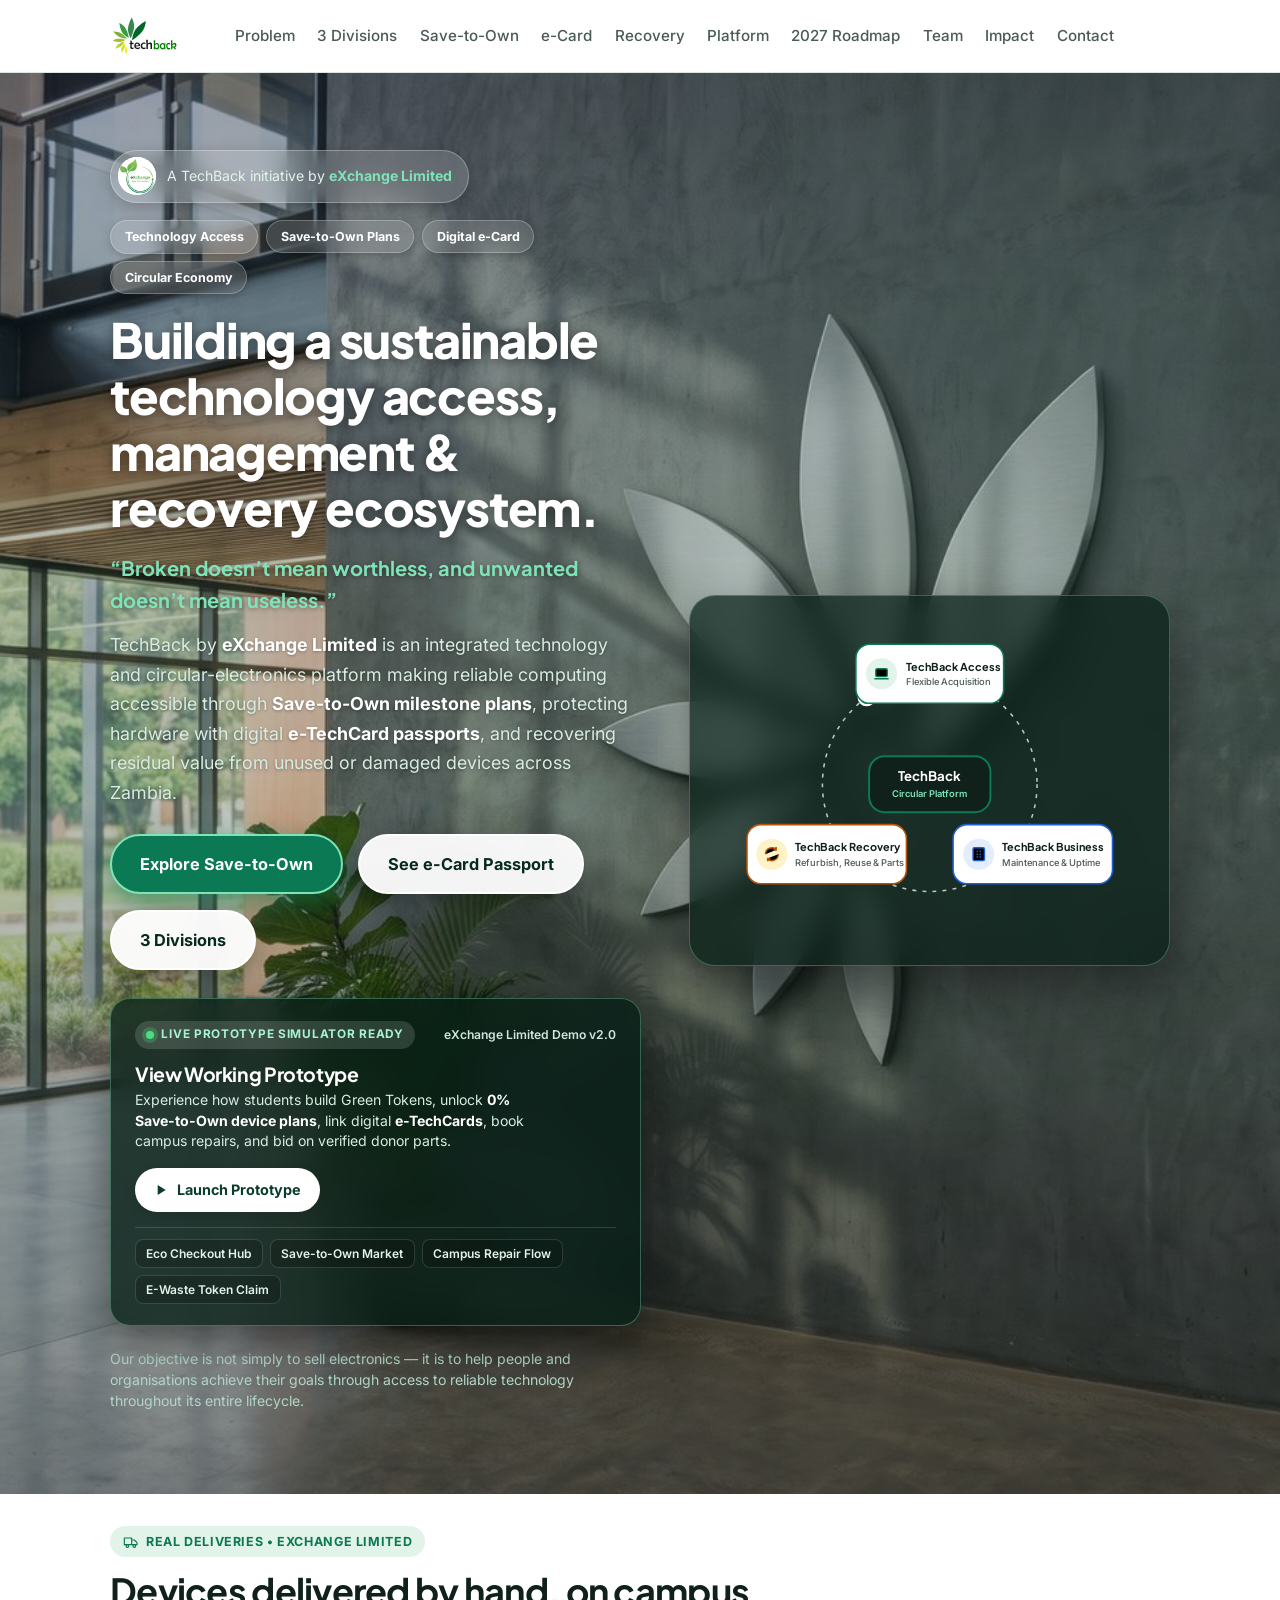
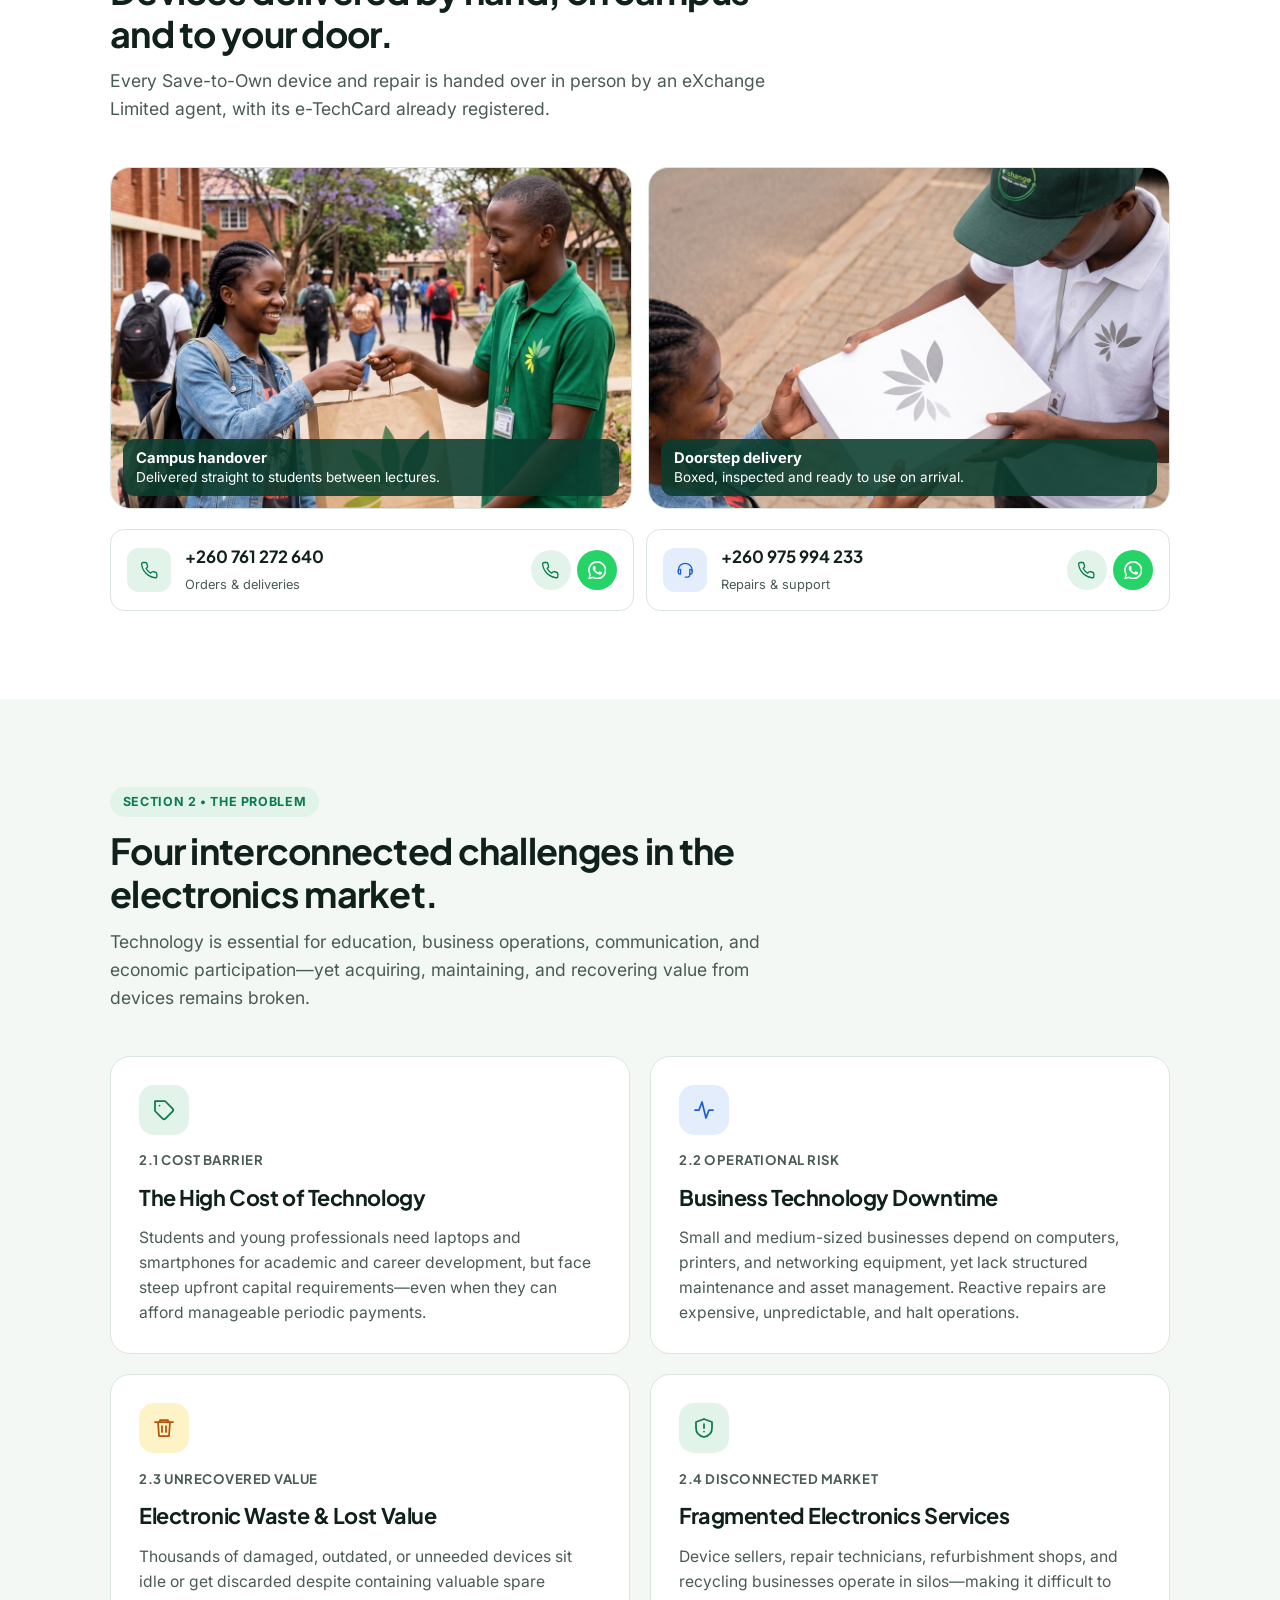
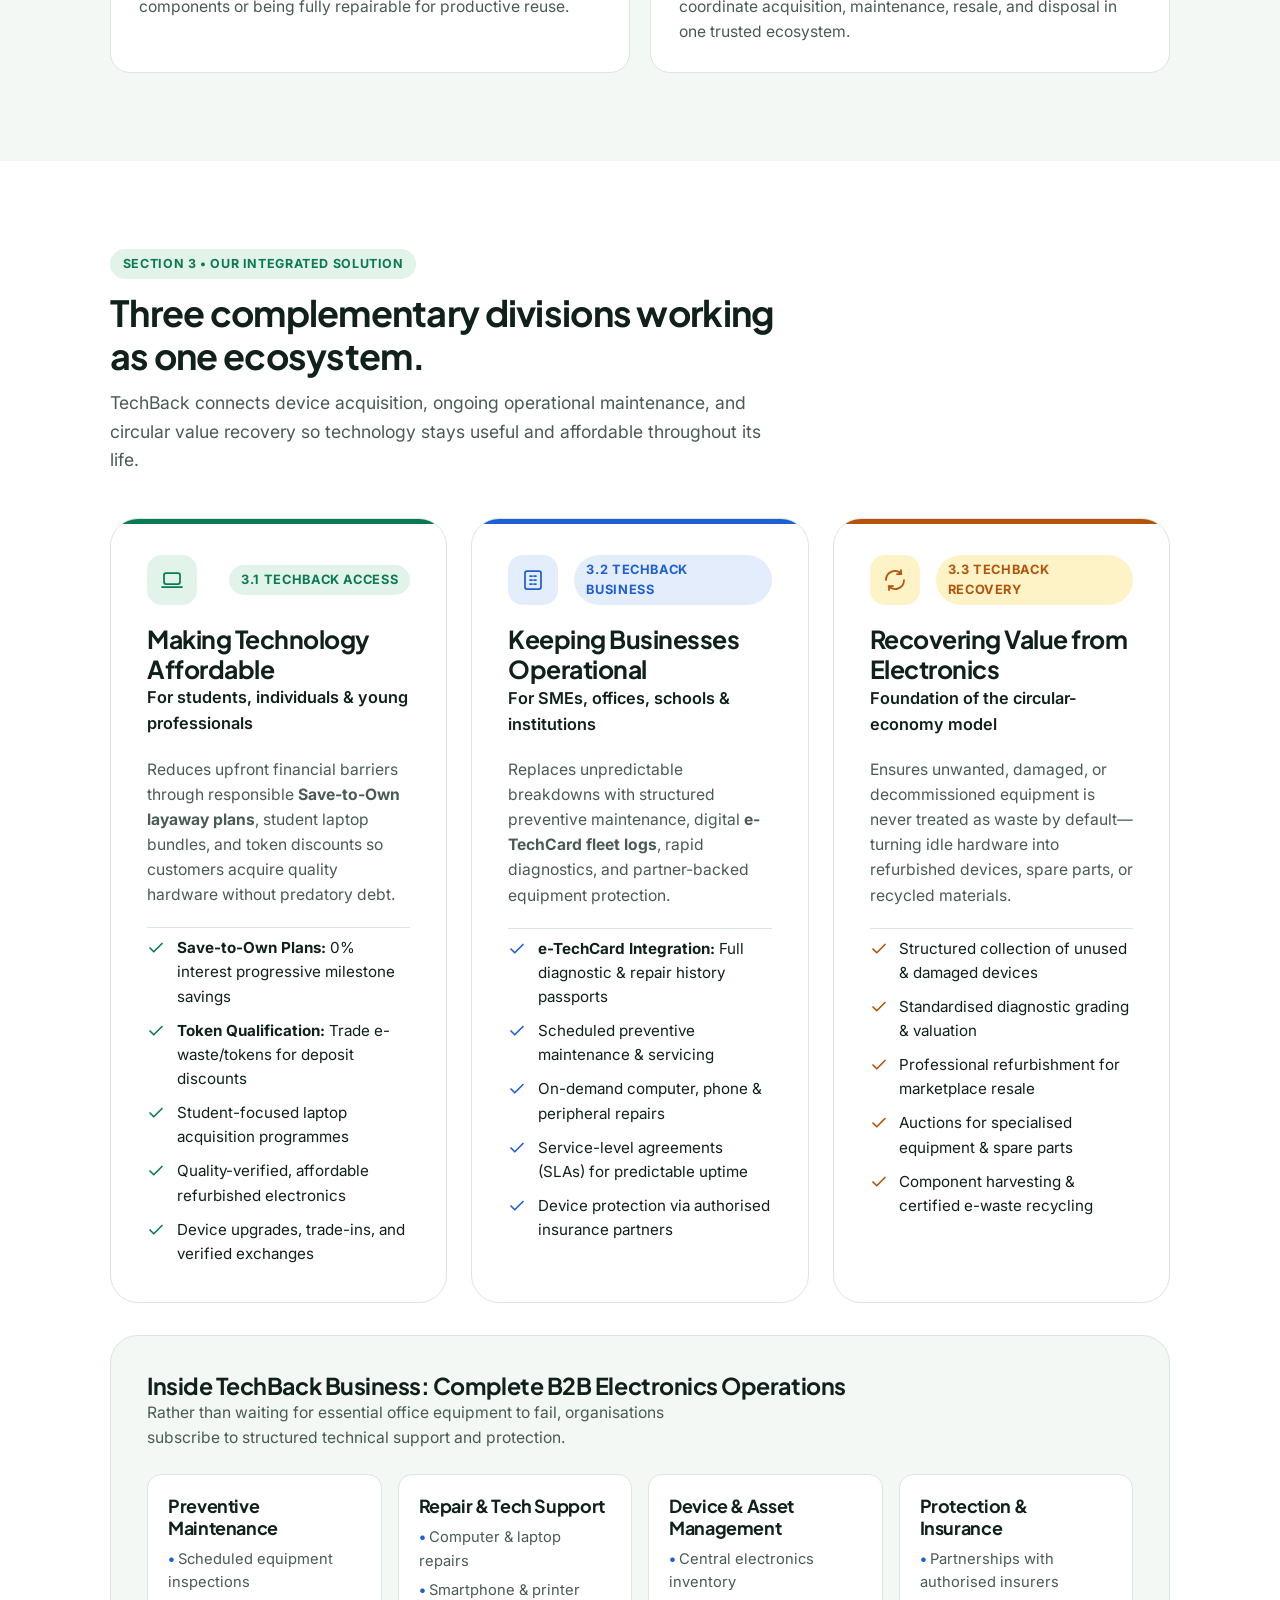
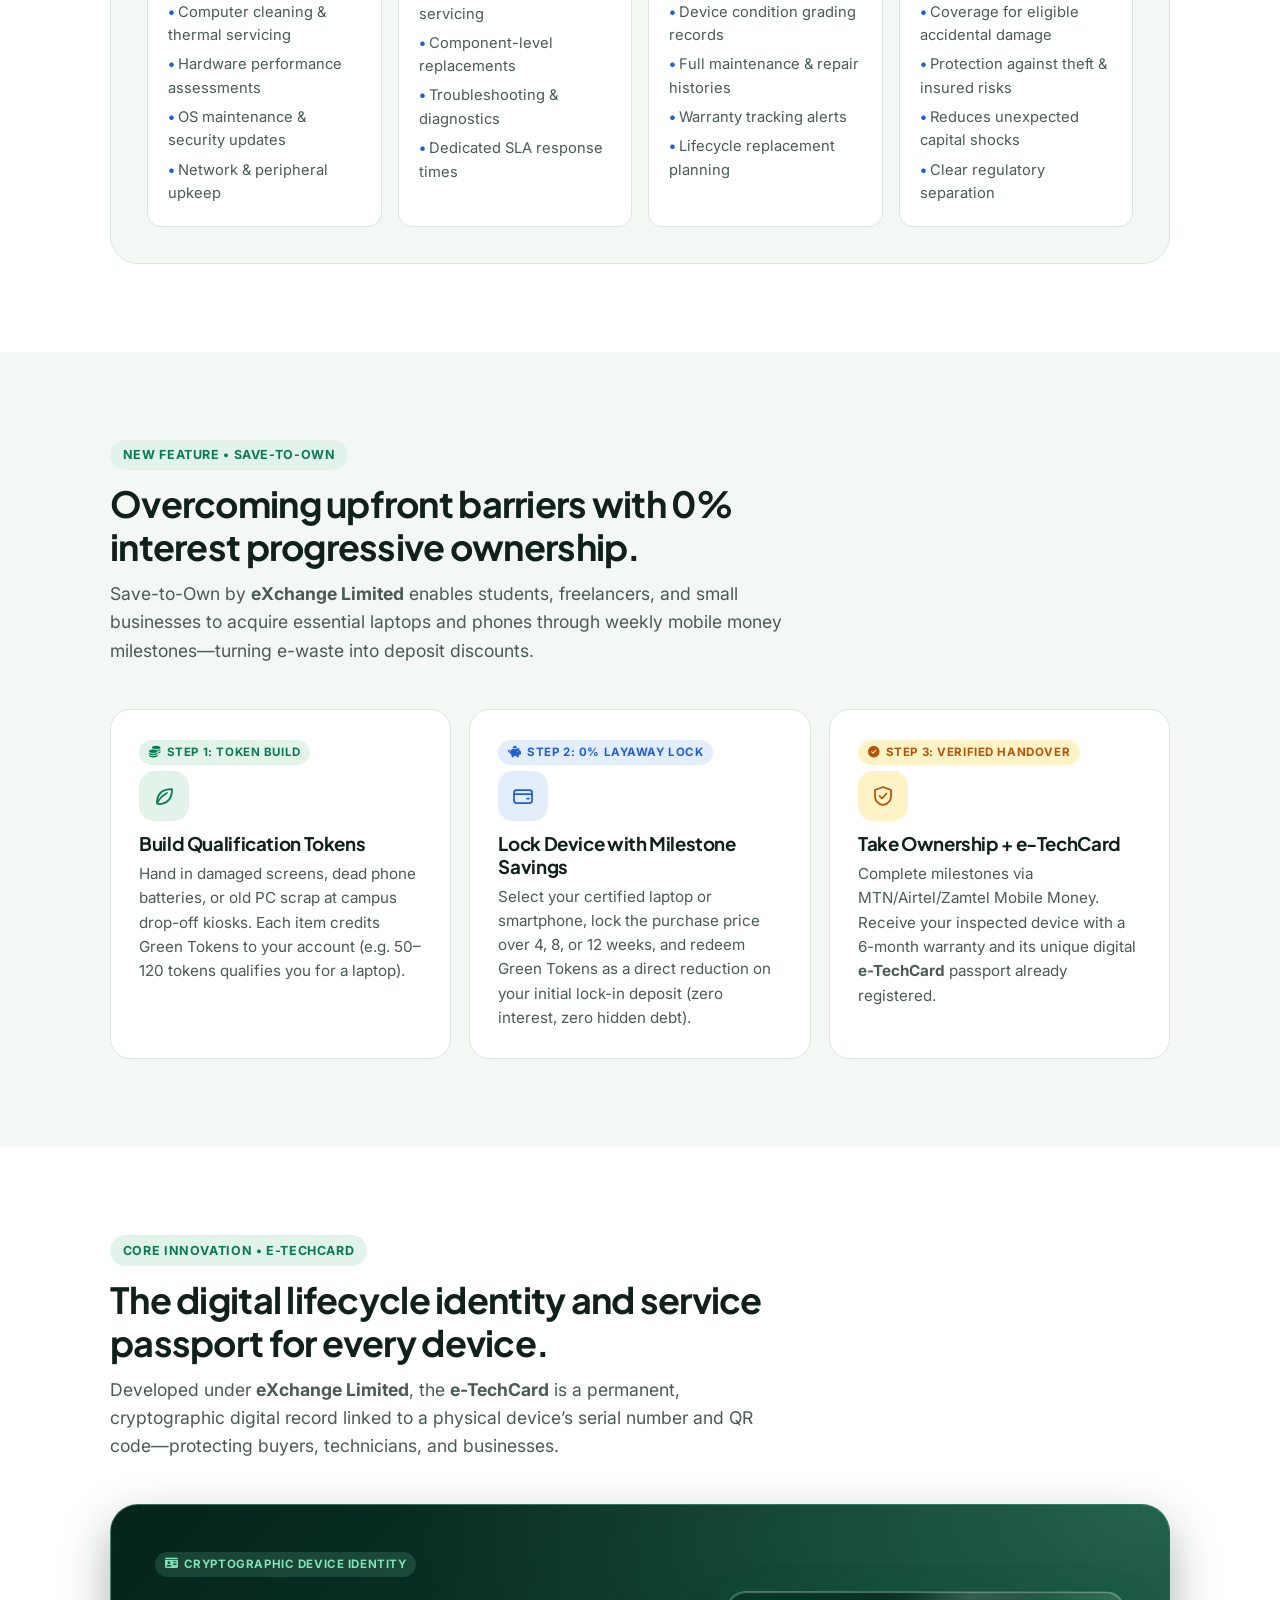
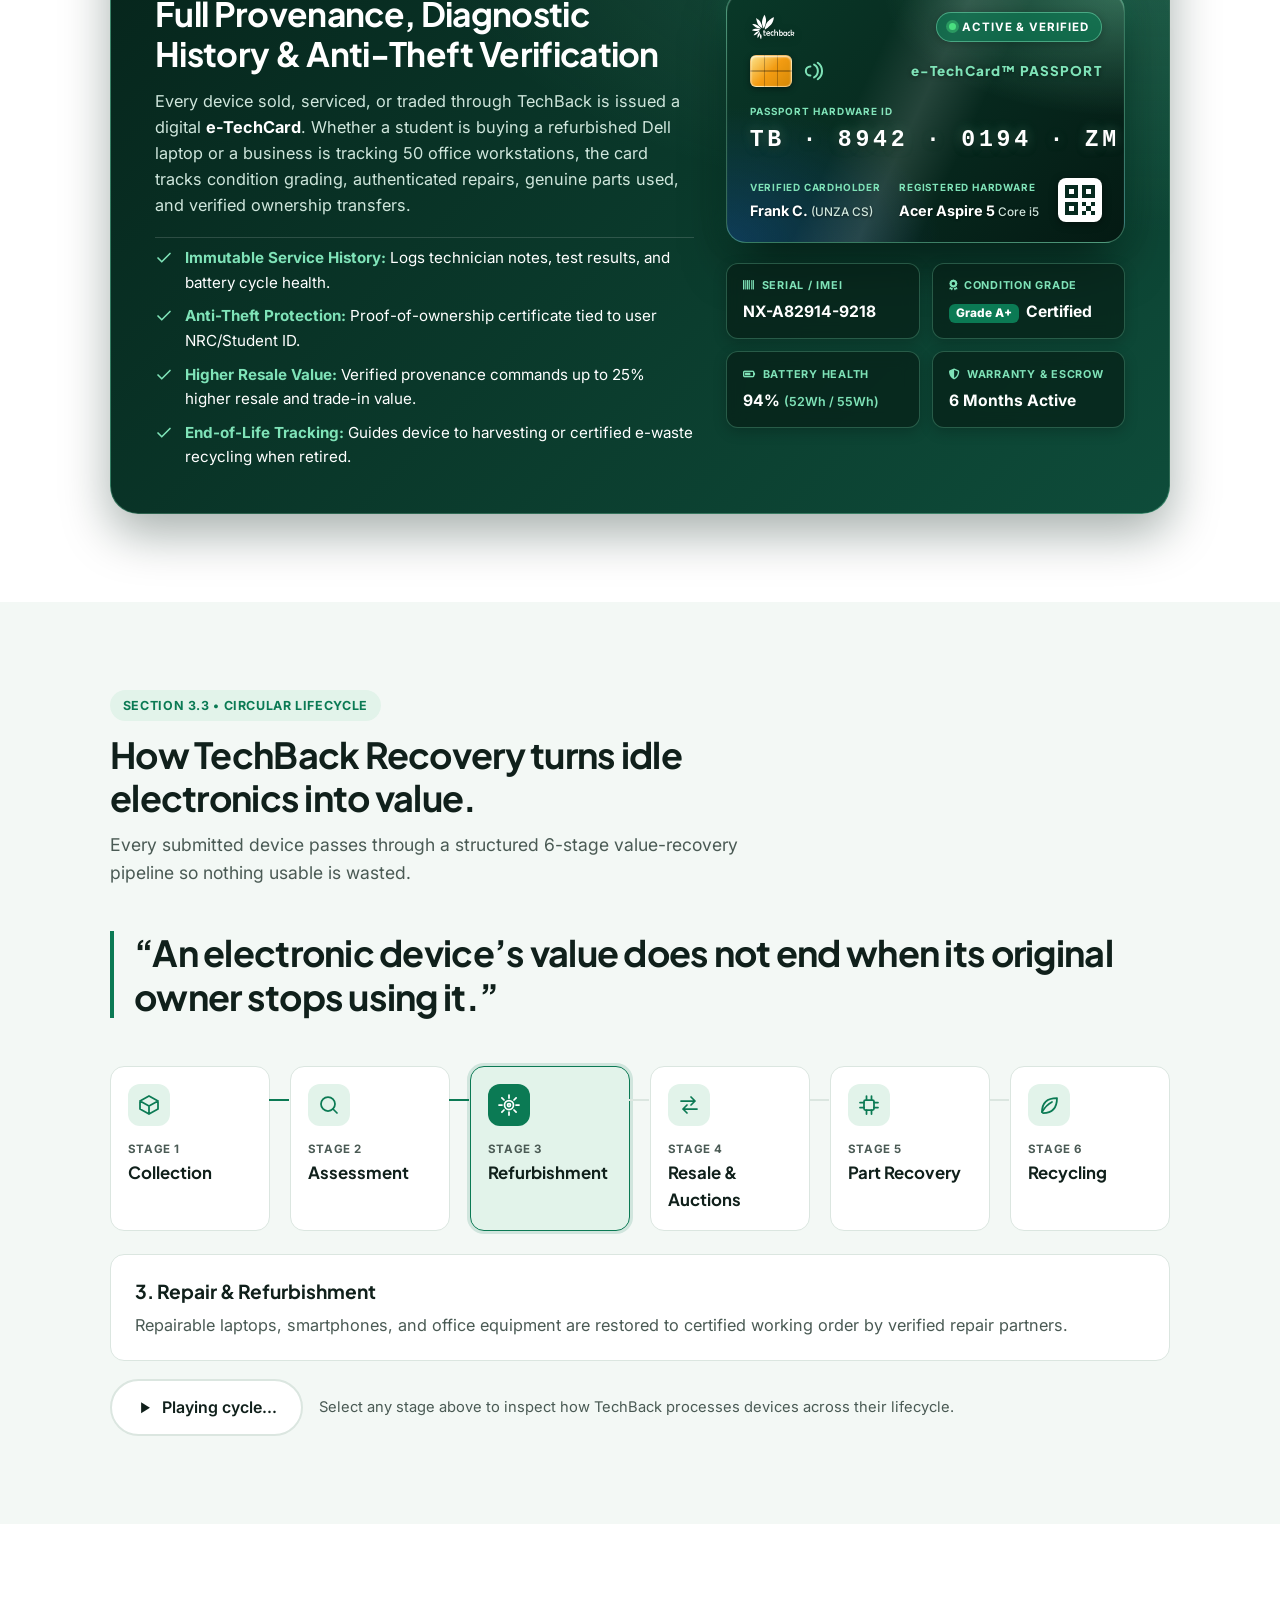
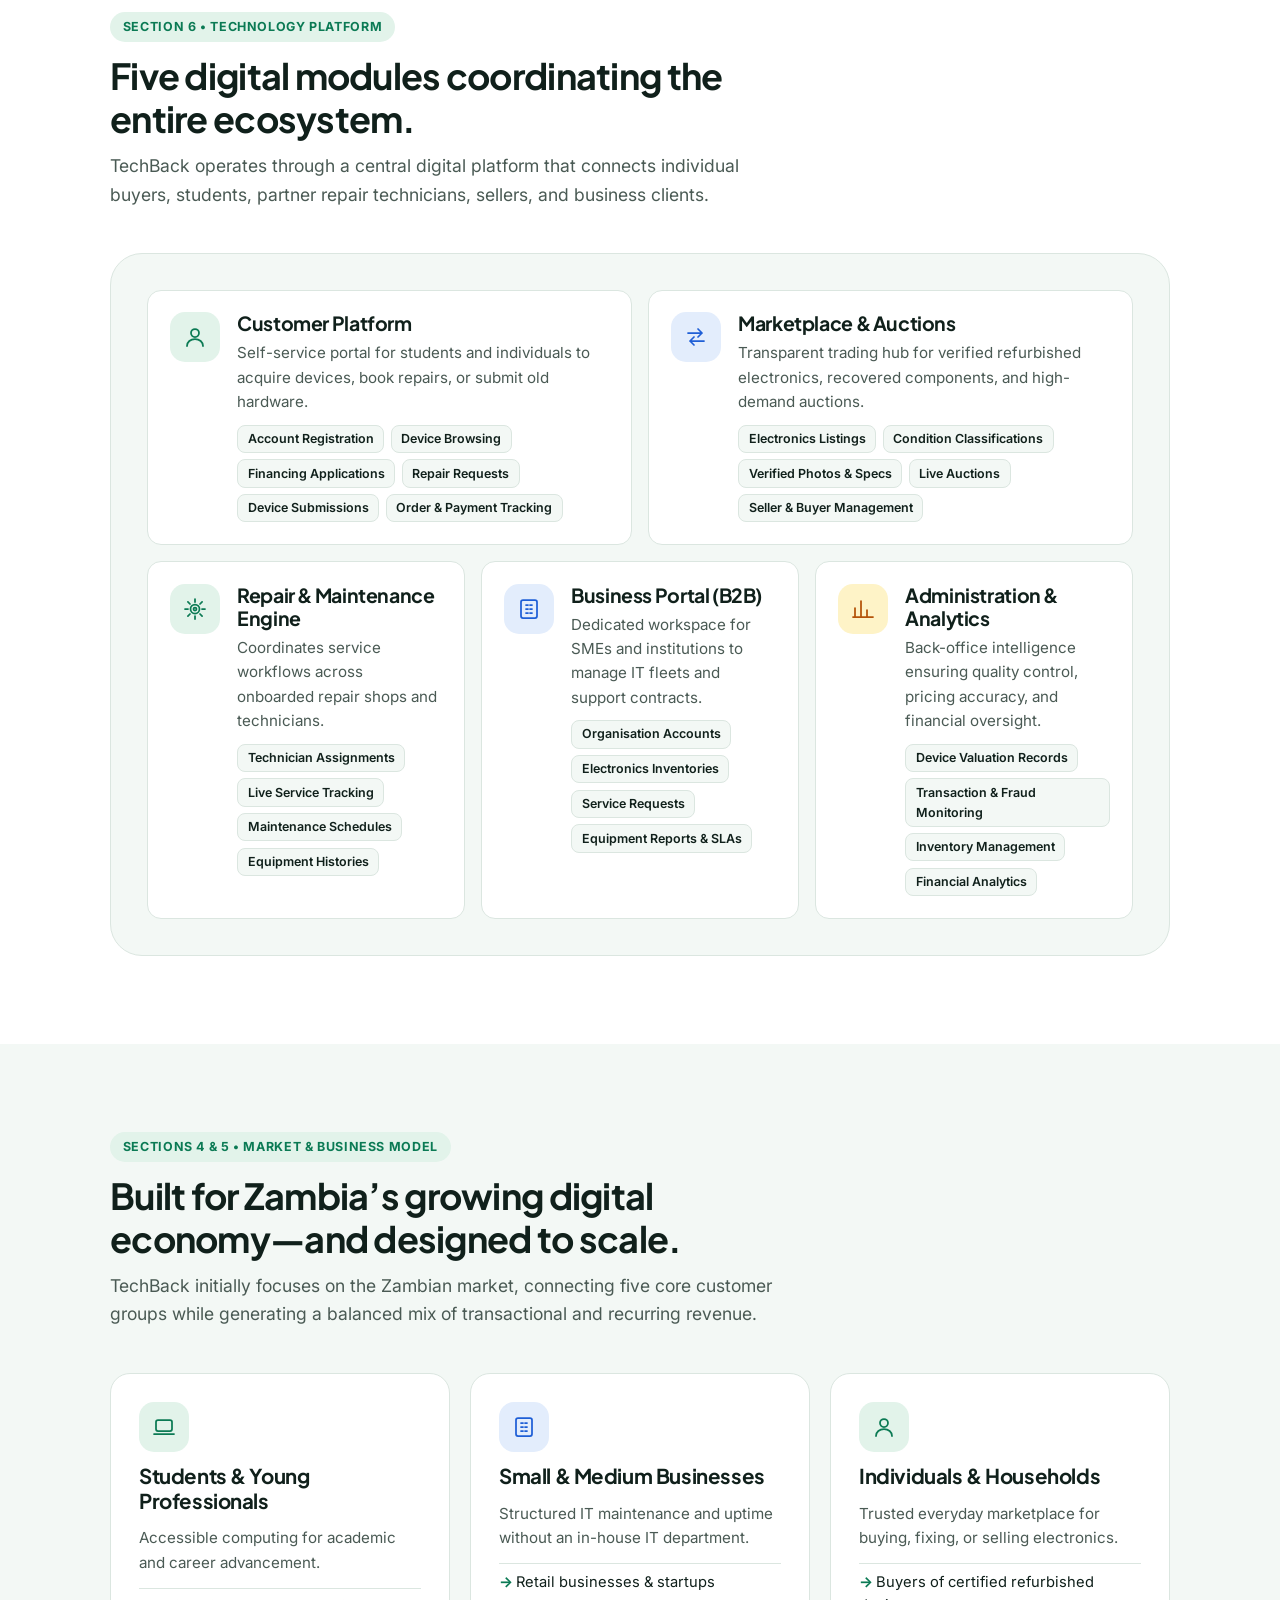
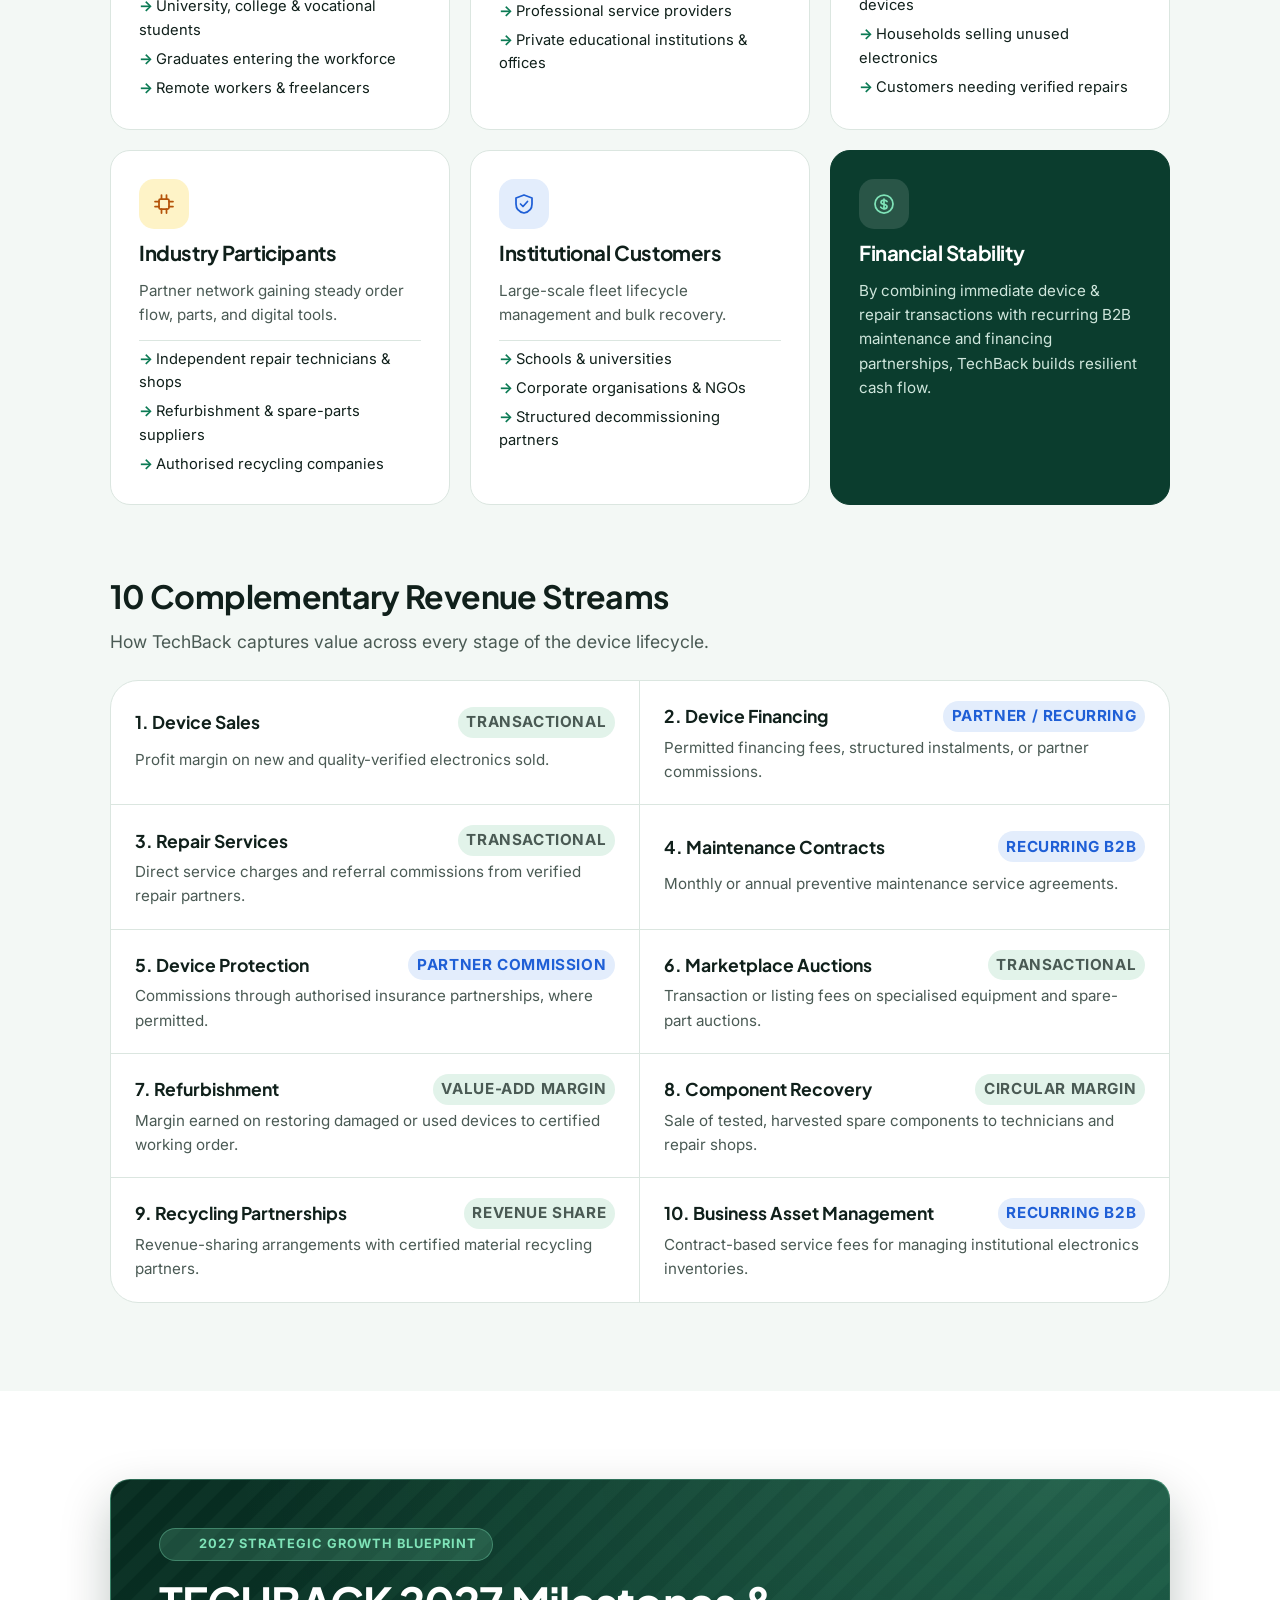
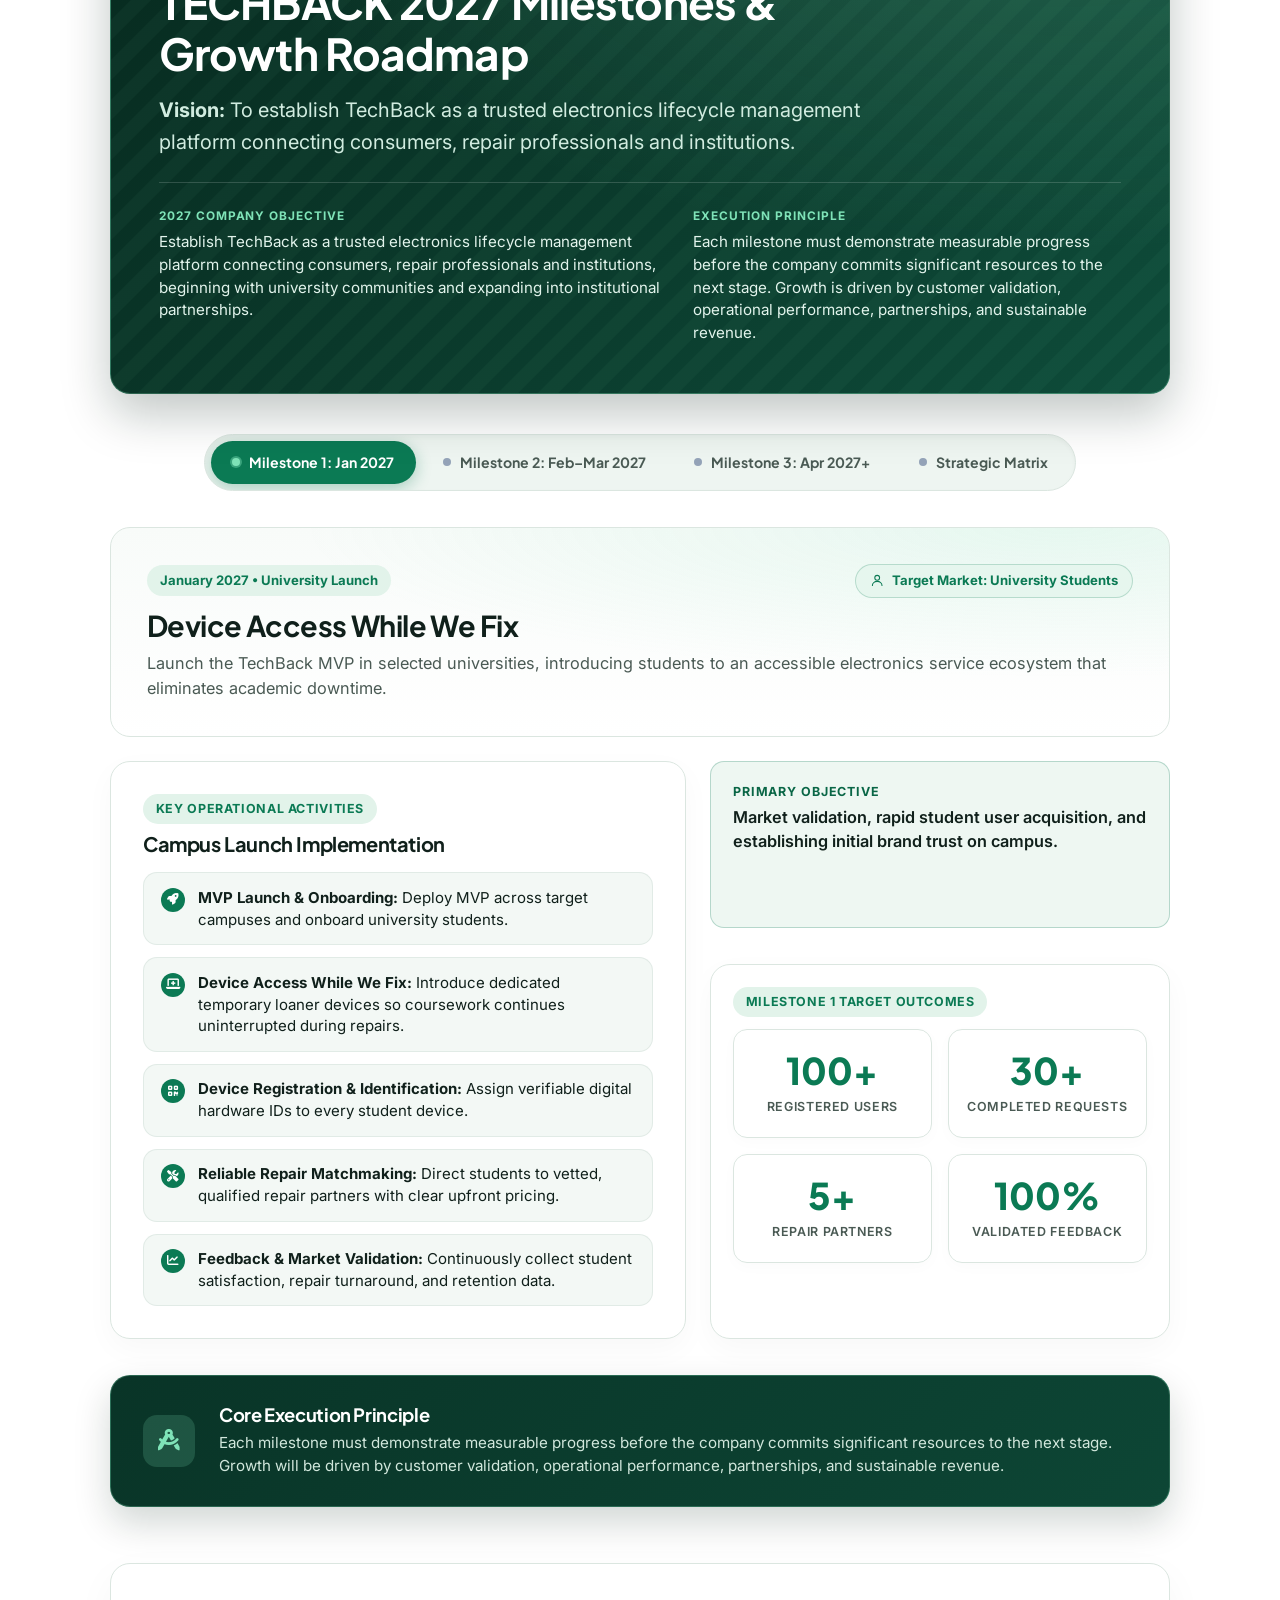
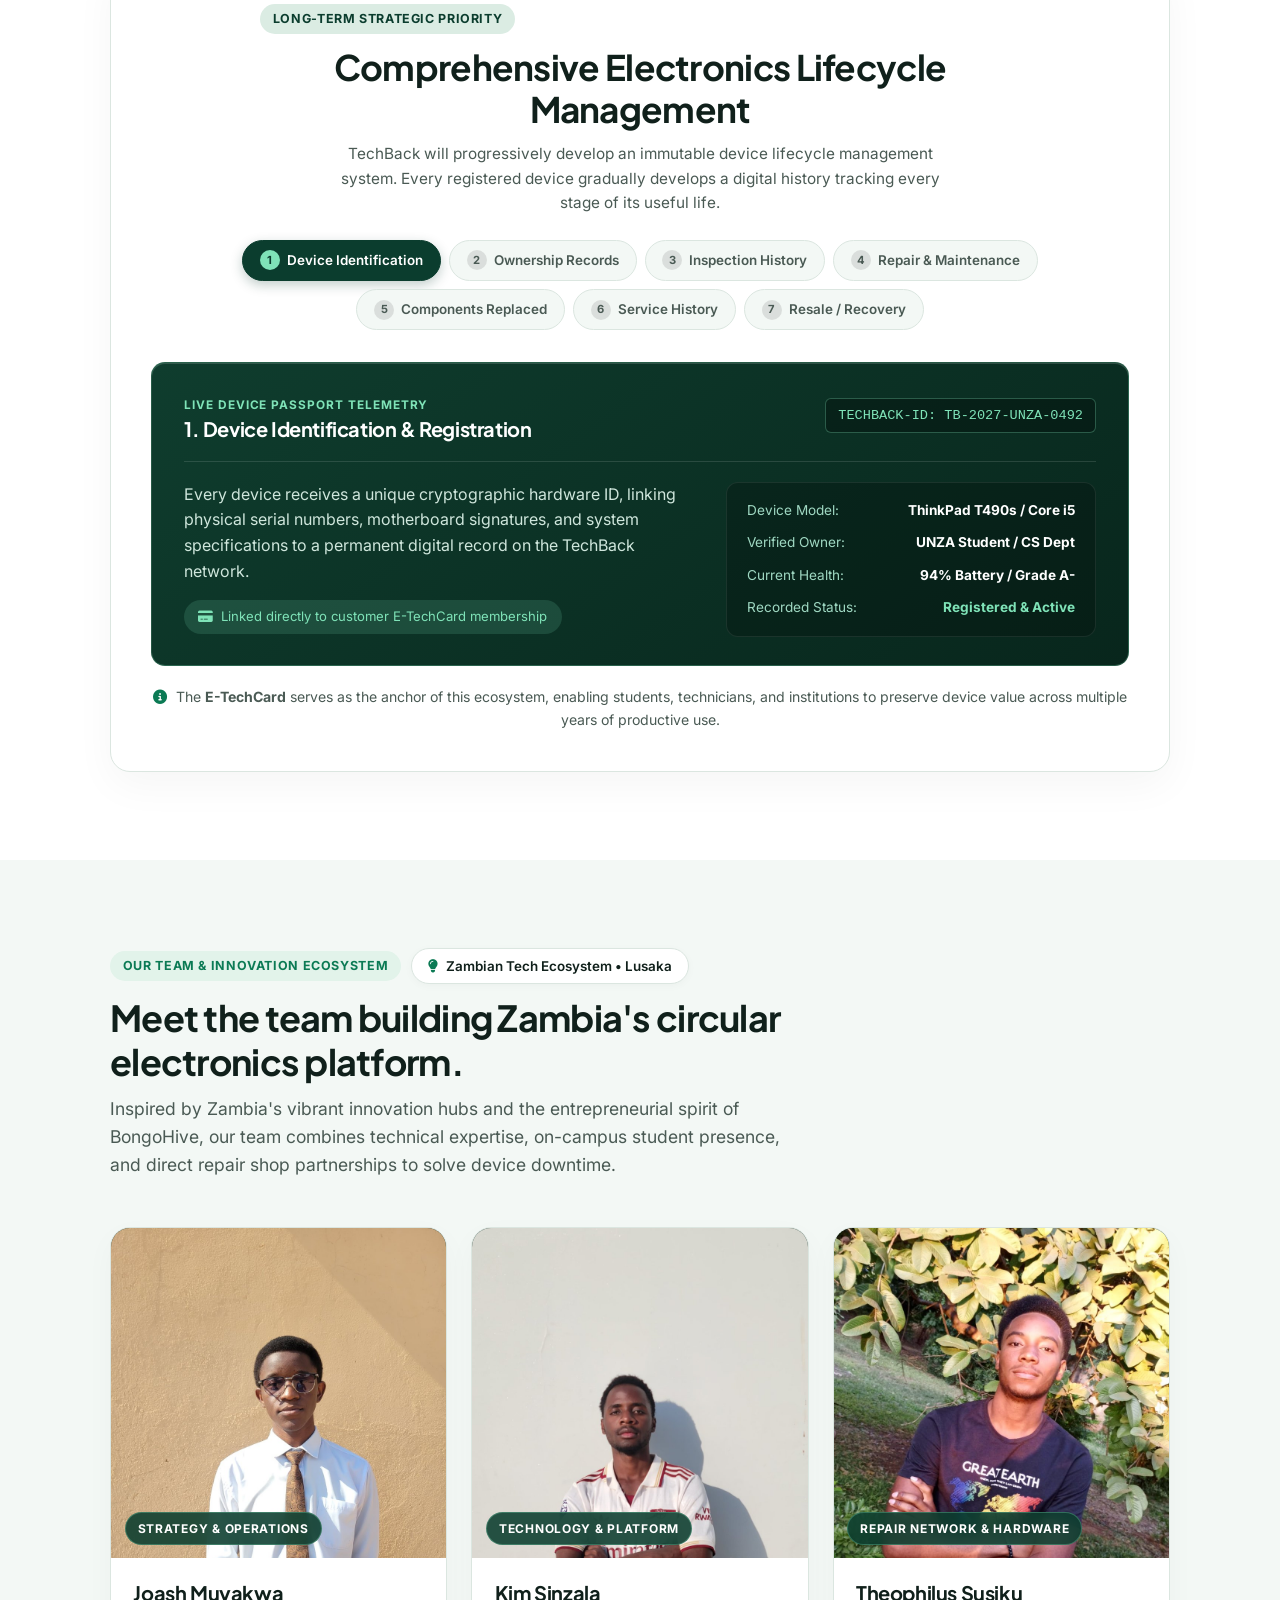
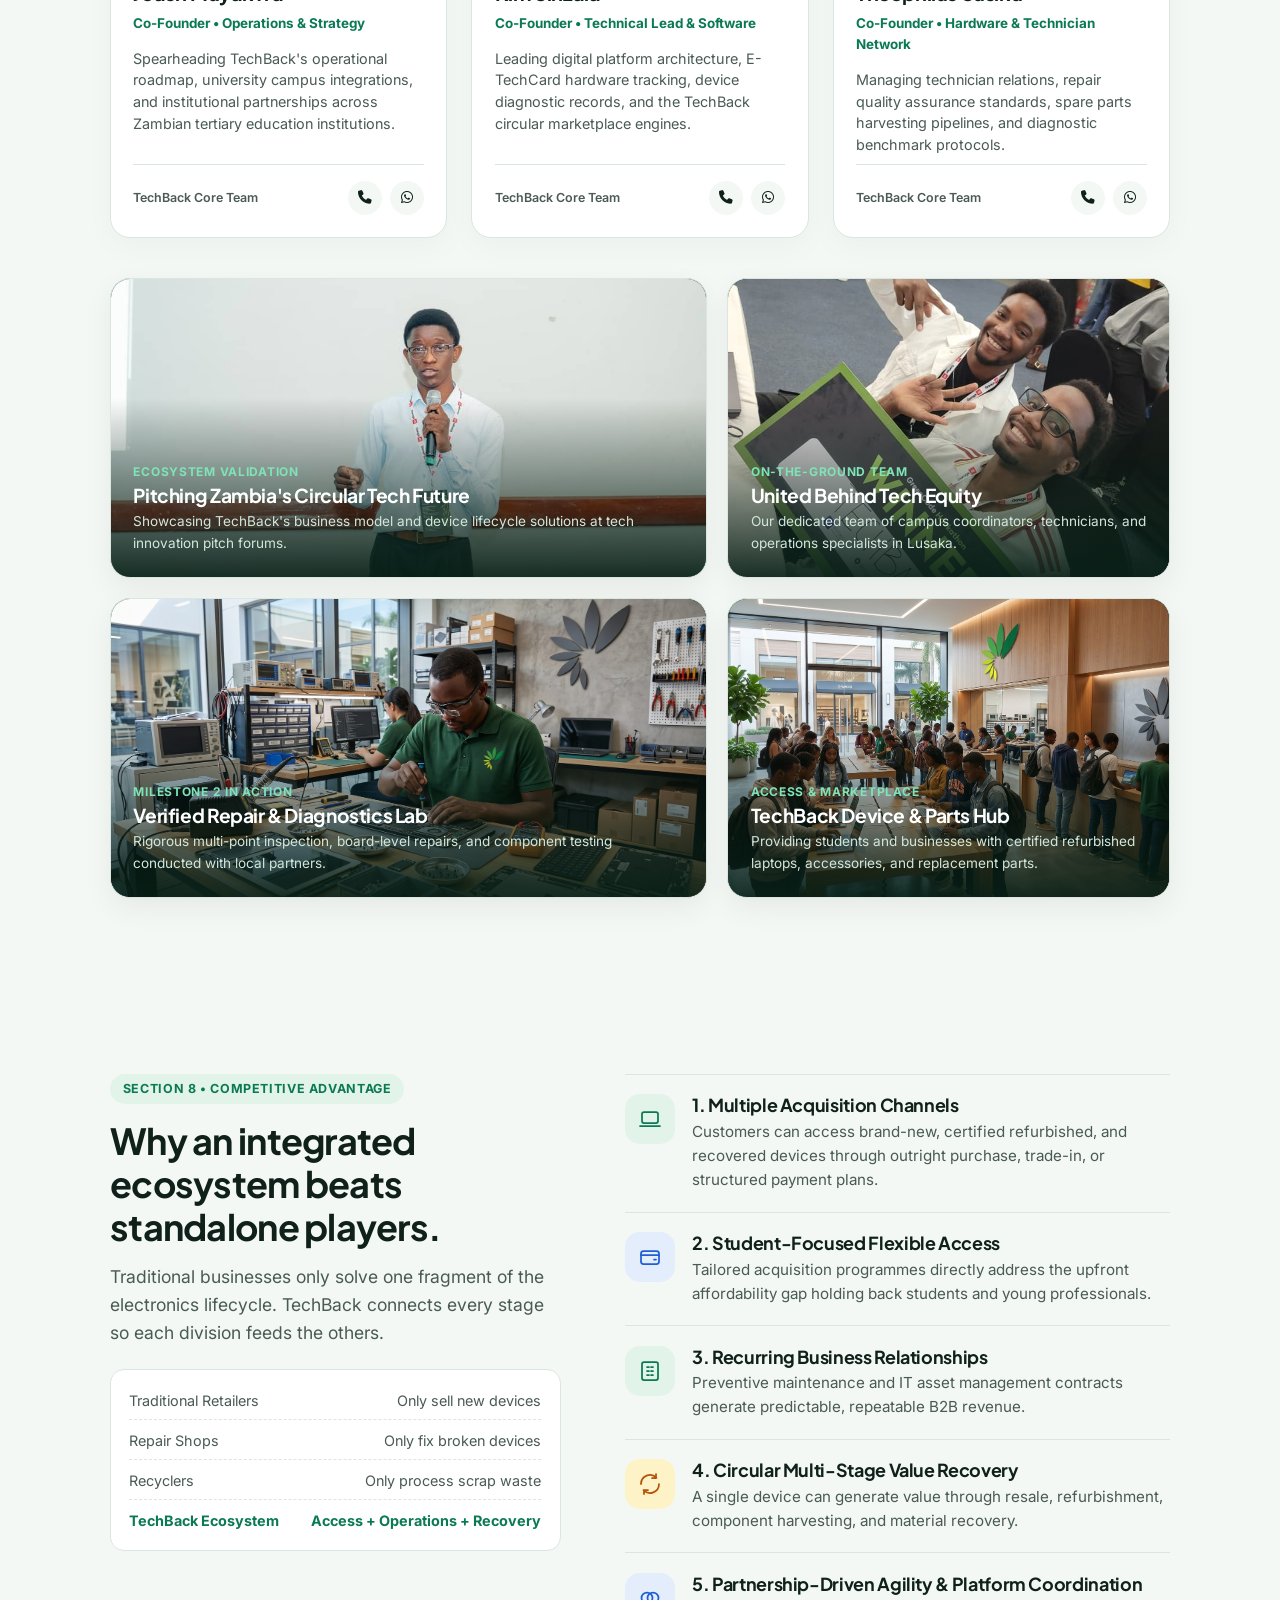
==== commit 03a9e02d: "feat: update to Theophilus Susiku, add official TechBack favicon icons" ====
--- a/web/index.html
+++ b/web/index.html
@@ -6,7 +6,9 @@
 <title>TechBack | Technology Access, Management &amp; Recovery Ecosystem</title>
 <meta name="description" content="TechBack is a technology and circular-electronics platform making reliable technology accessible, keeping businesses operational, and recovering value from every device.">
 <meta name="theme-color" content="#ffffff">
-<link rel="icon" href="data:image/svg+xml,%3Csvg xmlns='http://www.w3.org/2000/svg' viewBox='0 0 32 32'%3E%3Crect width='32' height='32' rx='9' fill='%230B7A54'/%3E%3Cpath d='M8 12h14m-4-4 4 4-4 4M24 20H10m4-4-4 4 4 4' fill='none' stroke='white' stroke-width='2.4' stroke-linecap='round' stroke-linejoin='round'/%3E%3C/svg%3E">
+<link rel="icon" type="image/svg+xml" href="images/favicon.svg">
+<link rel="alternate icon" href="images/favicon.ico">
+<link rel="apple-touch-icon" href="images/favicon.png">
 <link rel="preconnect" href="https://fonts.googleapis.com">
 <link rel="preconnect" href="https://fonts.gstatic.com" crossorigin>
 <link href="https://fonts.googleapis.com/css2?family=Inter:wght@400;500;600;700&family=Plus+Jakarta+Sans:wght@600;700;800&display=swap" rel="stylesheet">
@@ -2827,21 +2829,21 @@
           </div>
         </article>
 
-        <!-- Theophelus -->
+        <!-- Theophilus Susiku -->
         <article class="team-card">
           <div class="team-card-photo-box">
-            <img src="images/team-theophelus.jpg" alt="Theophelus - Co-Founder & Hardware Network" loading="lazy">
+            <img src="images/team-theophilus.jpg" alt="Theophilus Susiku - Co-Founder & Hardware Network" loading="lazy">
             <span class="team-card-badge">Repair Network &amp; Hardware</span>
           </div>
           <div class="team-card-body">
-            <h3>Theophelus</h3>
+            <h3>Theophilus Susiku</h3>
             <span class="team-card-role">Co-Founder • Hardware &amp; Technician Network</span>
             <p class="team-card-bio">Managing technician relations, repair quality assurance standards, spare parts harvesting pipelines, and diagnostic benchmark protocols.</p>
             <div class="team-card-foot">
               <span style="font-size:.78rem; font-weight:600; color:var(--muted);">TechBack Core Team</span>
               <div class="team-social-links">
-                <a href="tel:+260761272640" class="team-social-btn" title="Contact Theophelus"><i class="fa-solid fa-phone"></i></a>
-                <a href="https://wa.me/260761272640" target="_blank" rel="noopener" class="team-social-btn" title="WhatsApp"><i class="fa-brands fa-whatsapp"></i></a>
+                <a href="tel:+260761272640" class="team-social-btn" title="Contact Theophilus Susiku"><i class="fa-solid fa-phone"></i></a>
+                <a href="https://wa.me/260761272640" target="_blank" rel="noopener" class="team-social-btn" title="WhatsApp Theophilus Susiku"><i class="fa-brands fa-whatsapp"></i></a>
               </div>
             </div>
           </div>
